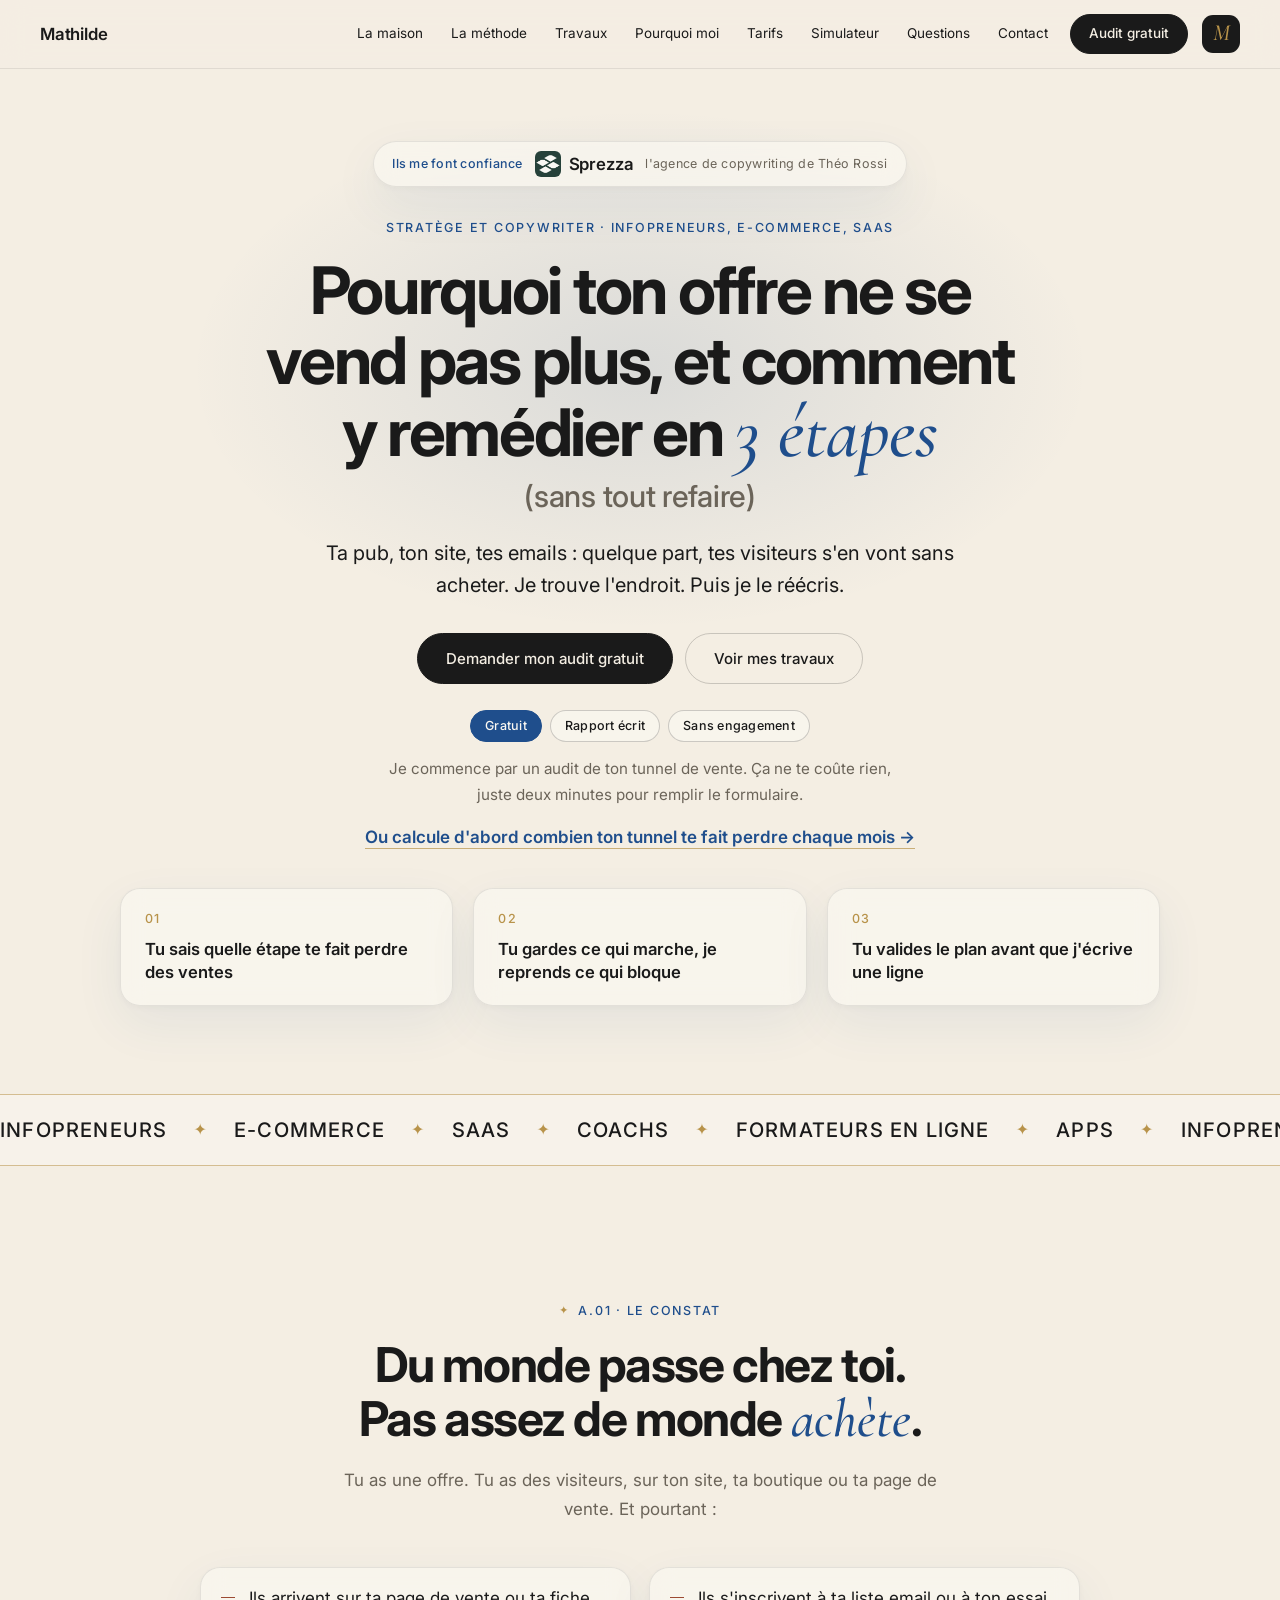
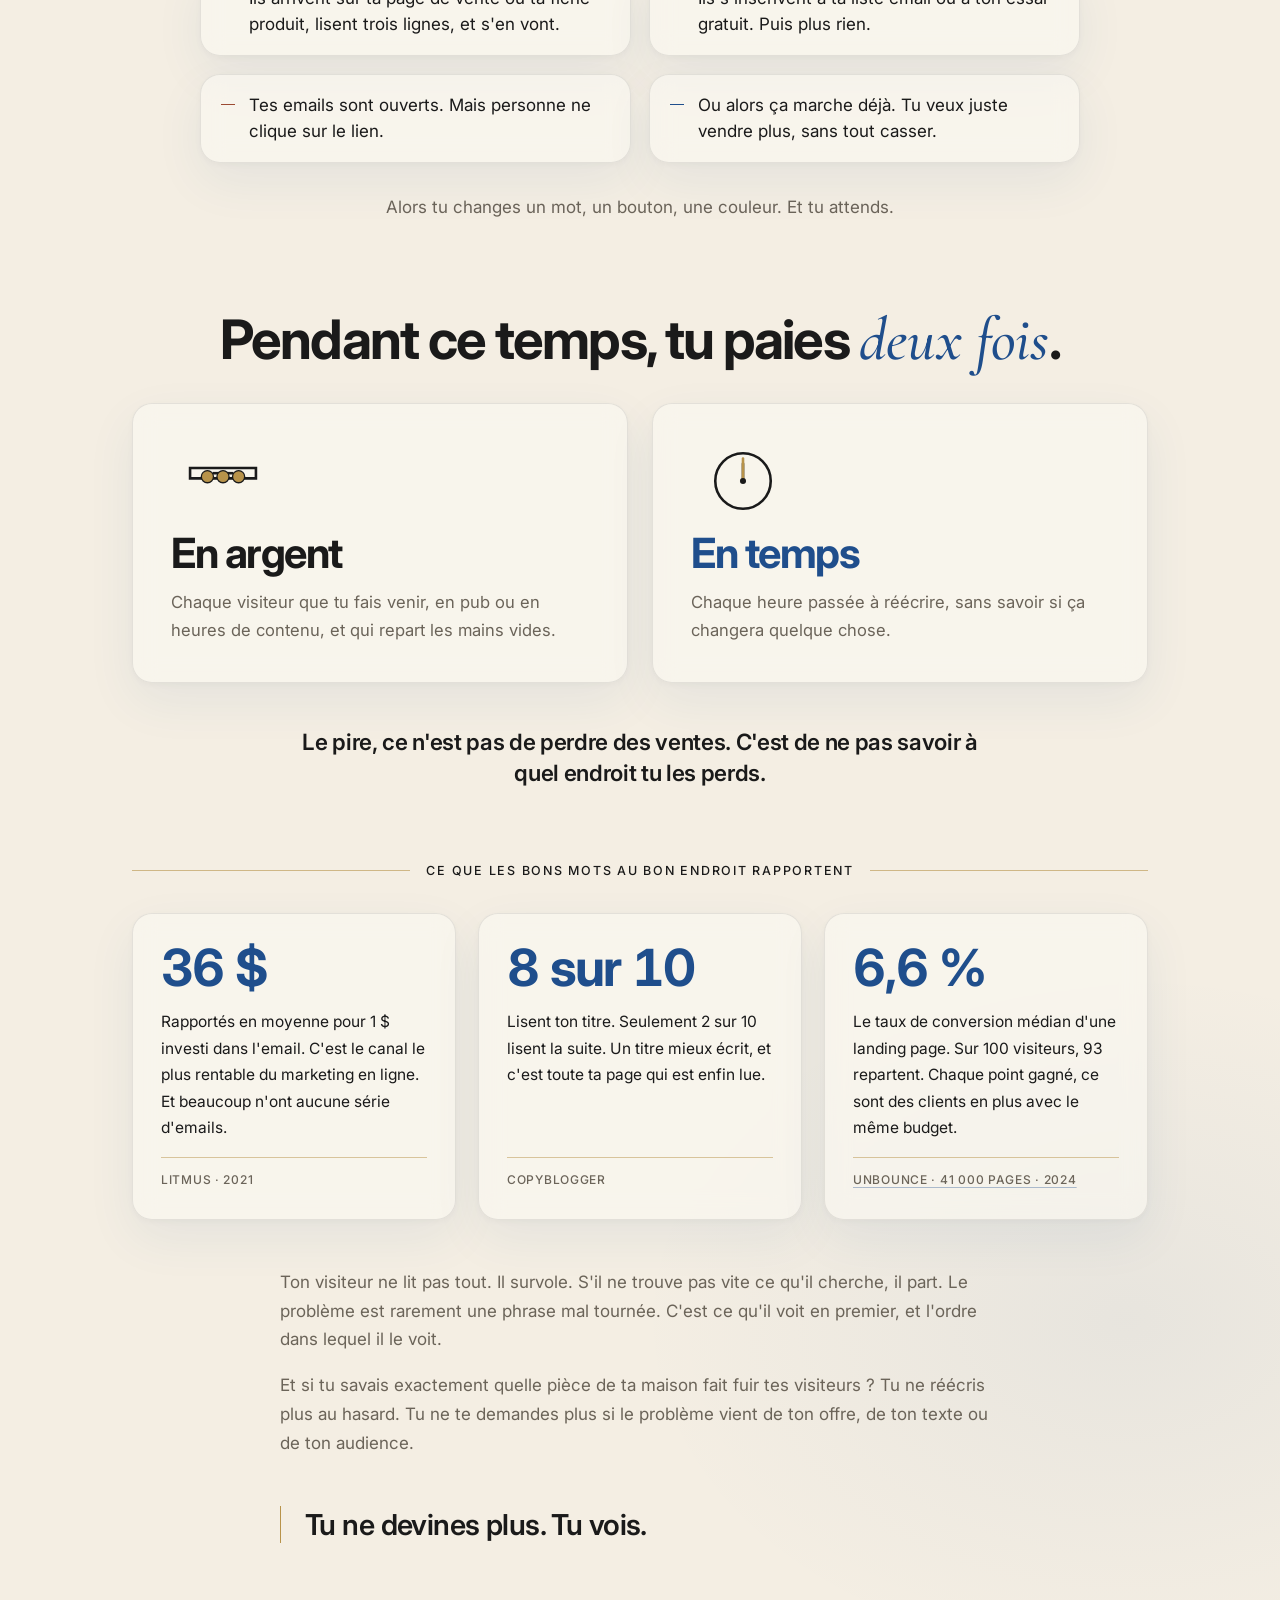
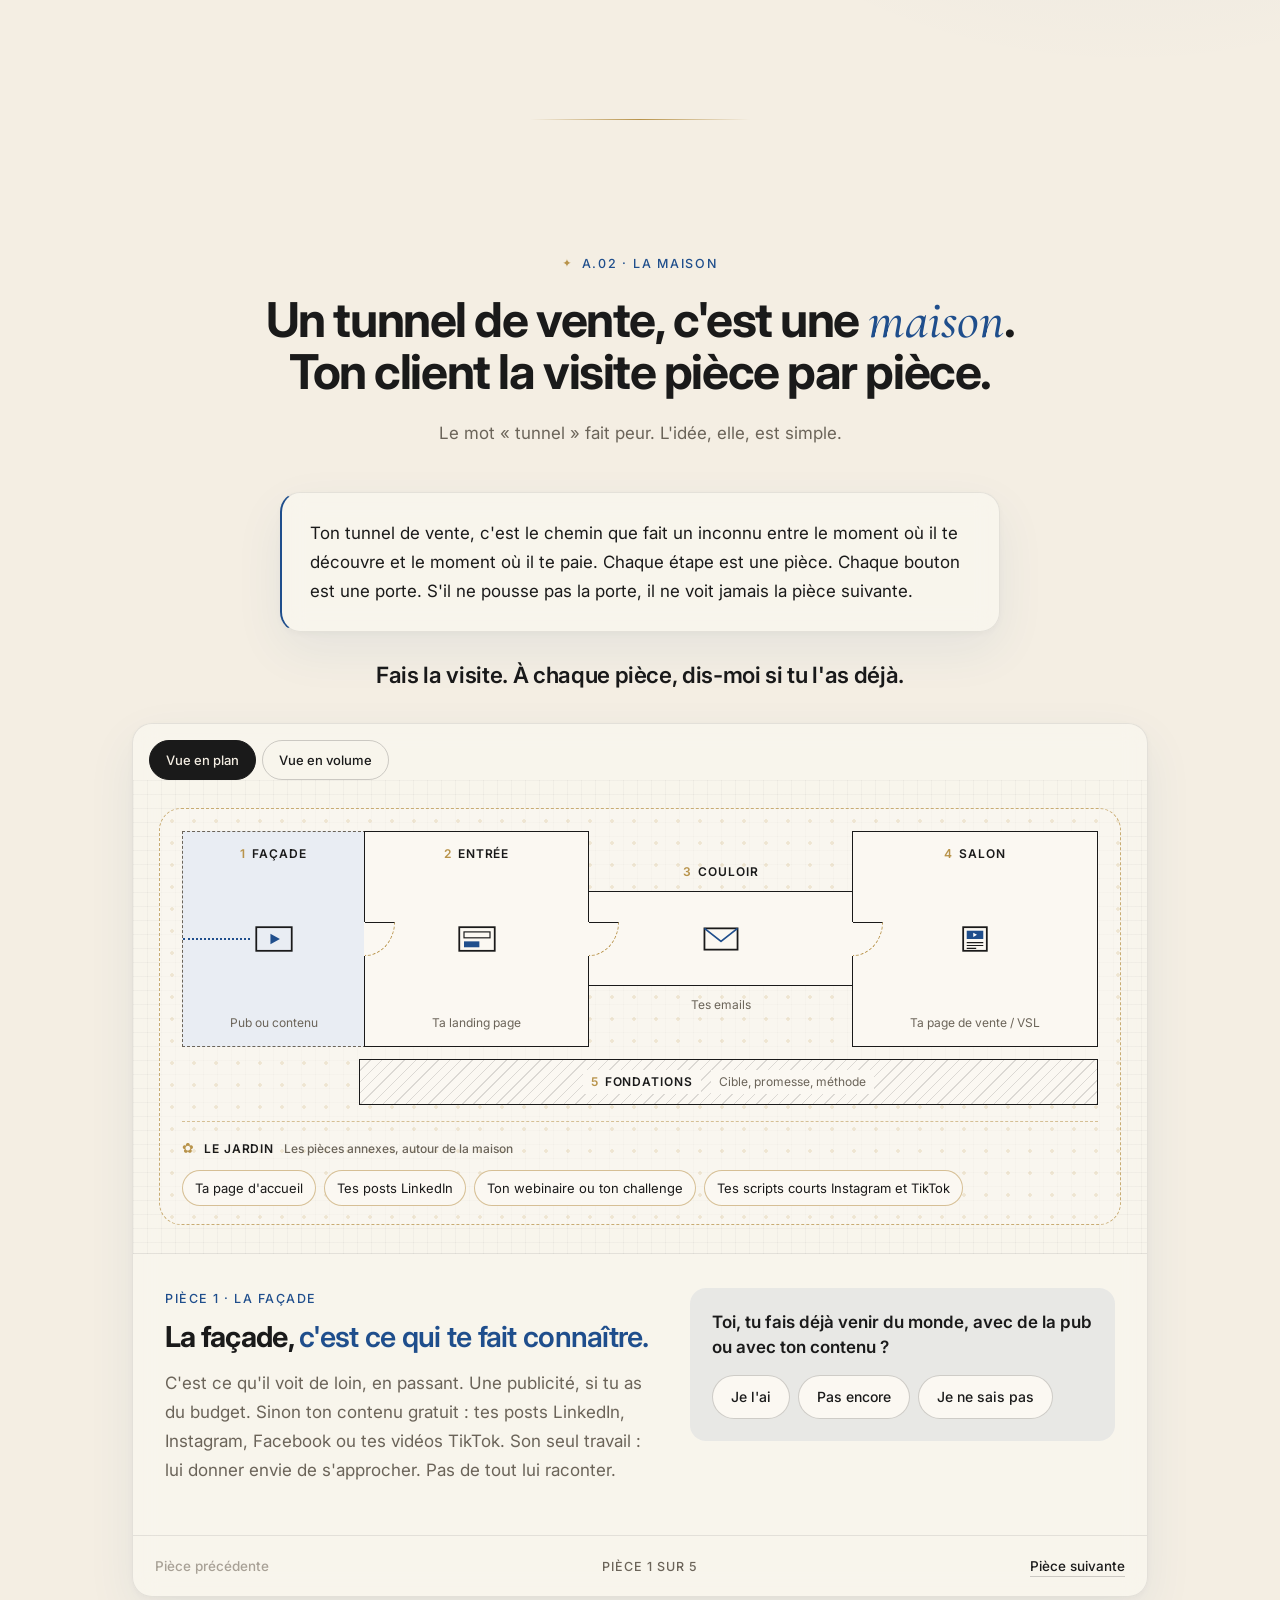
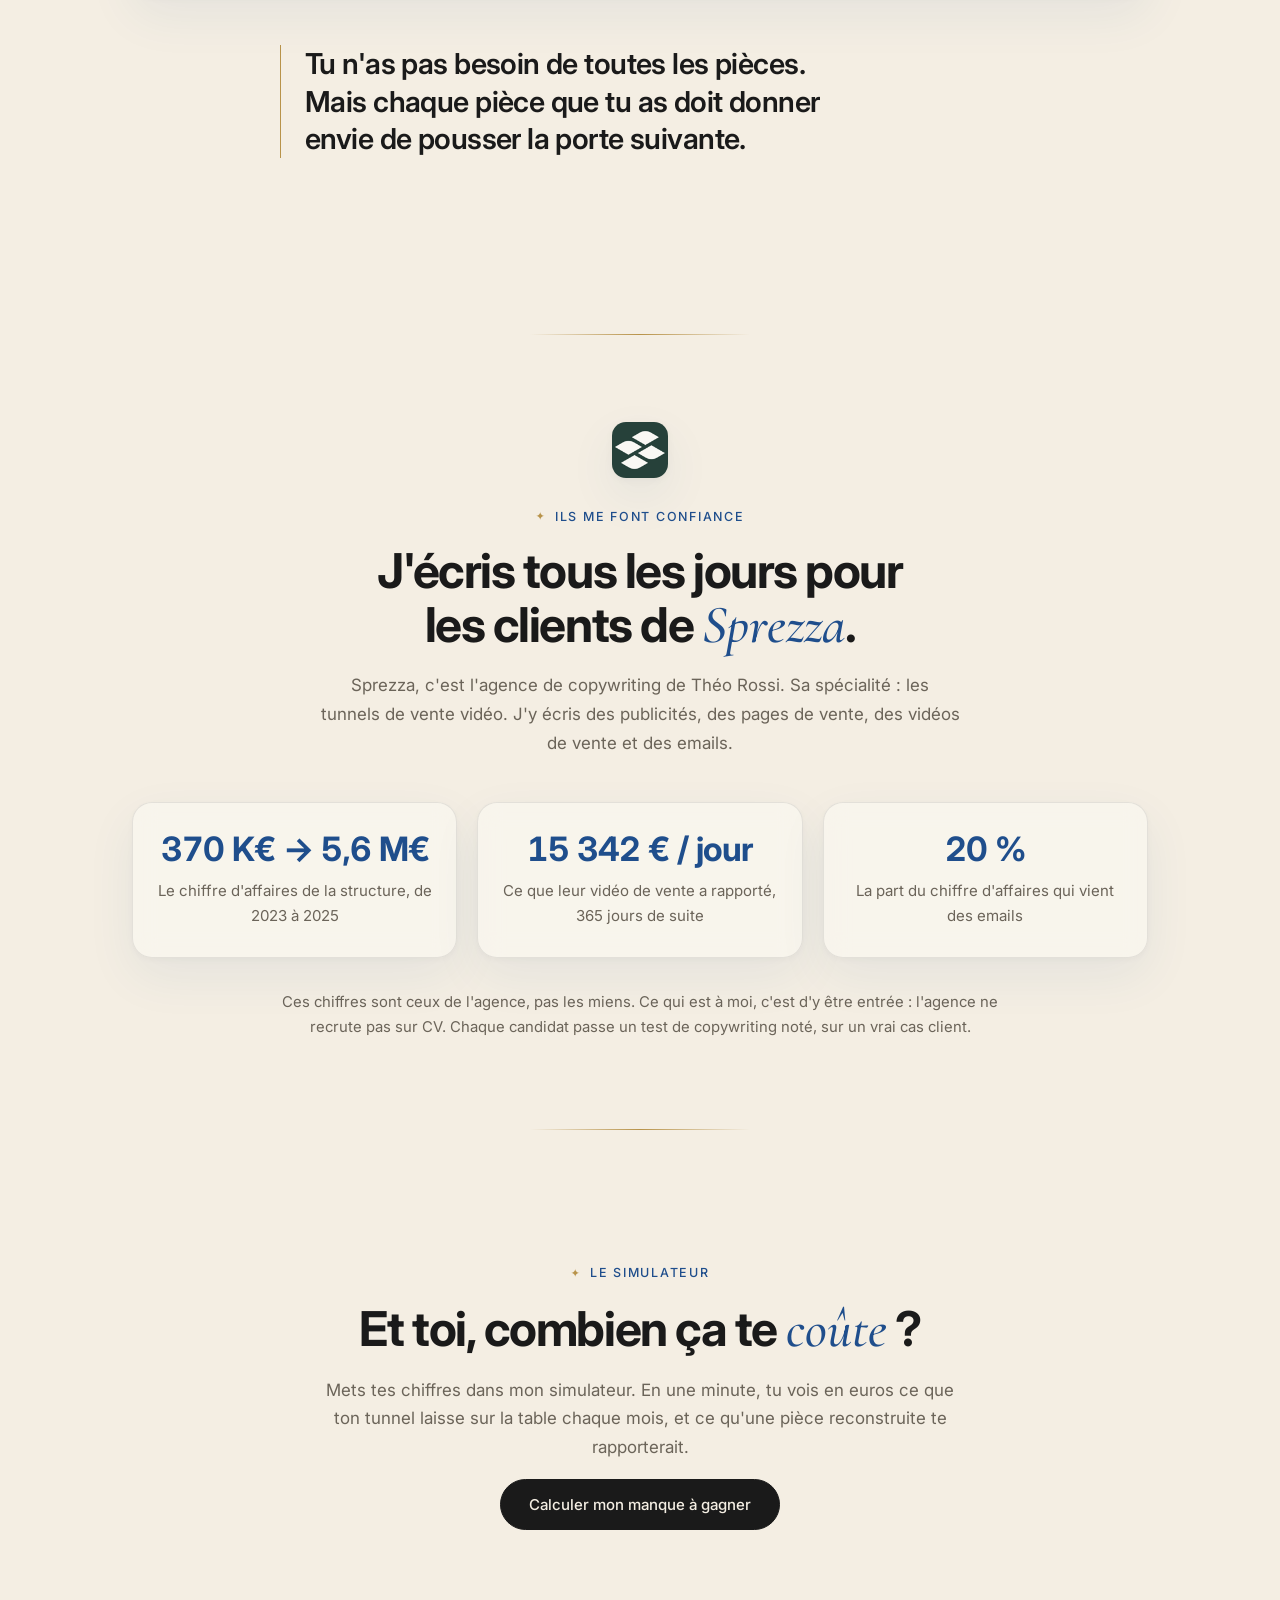
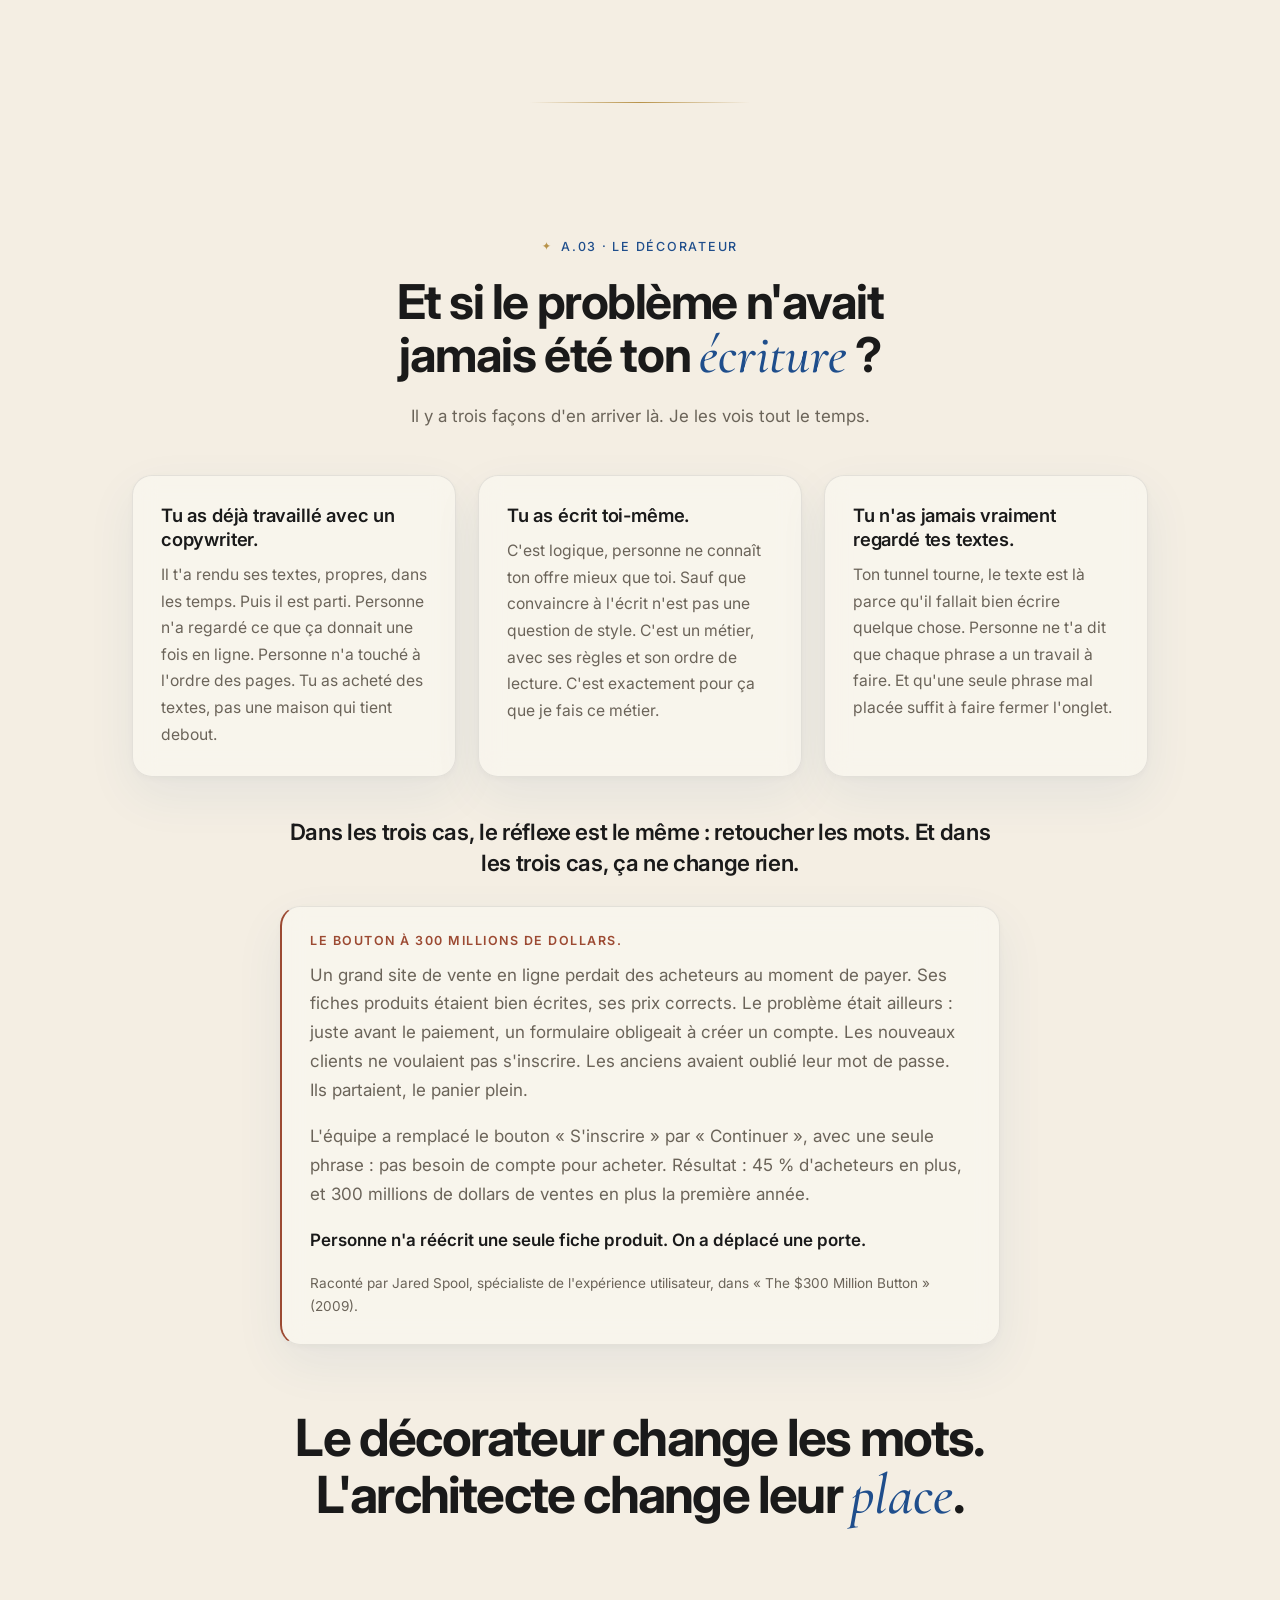
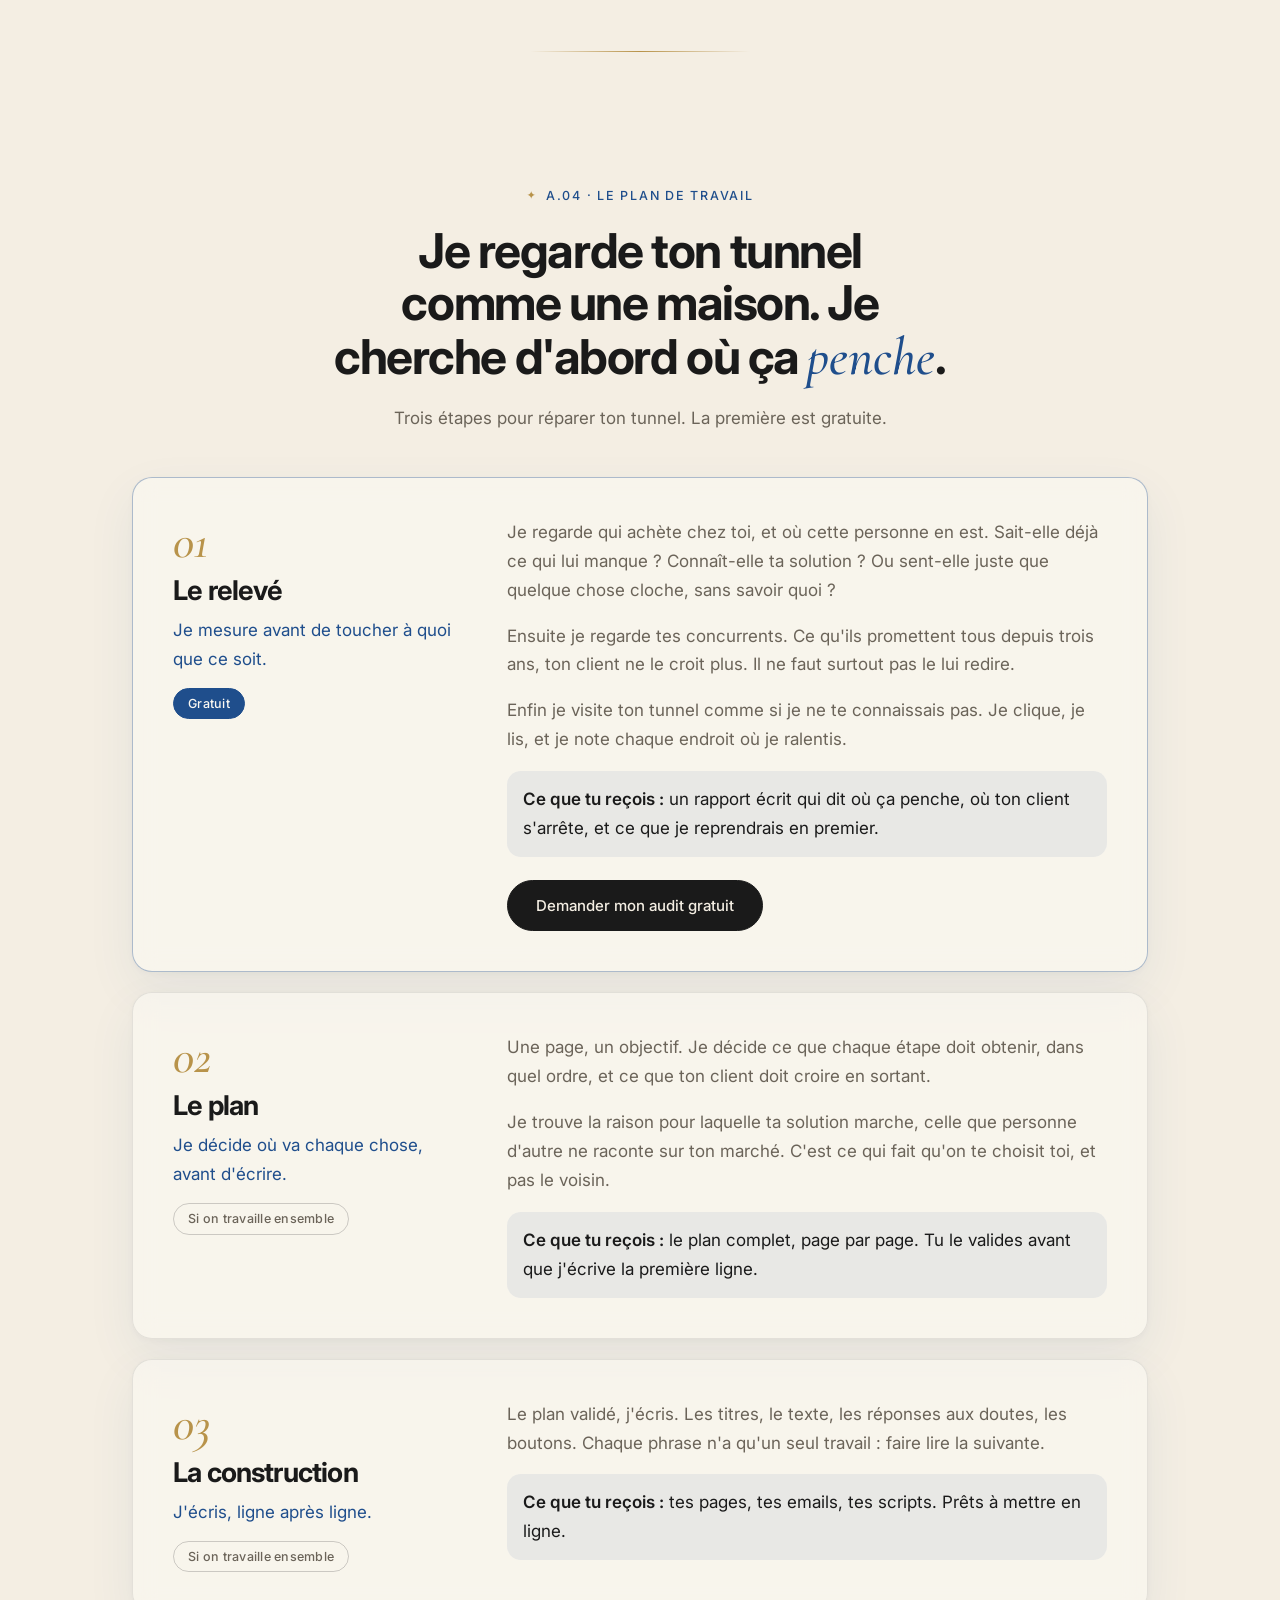
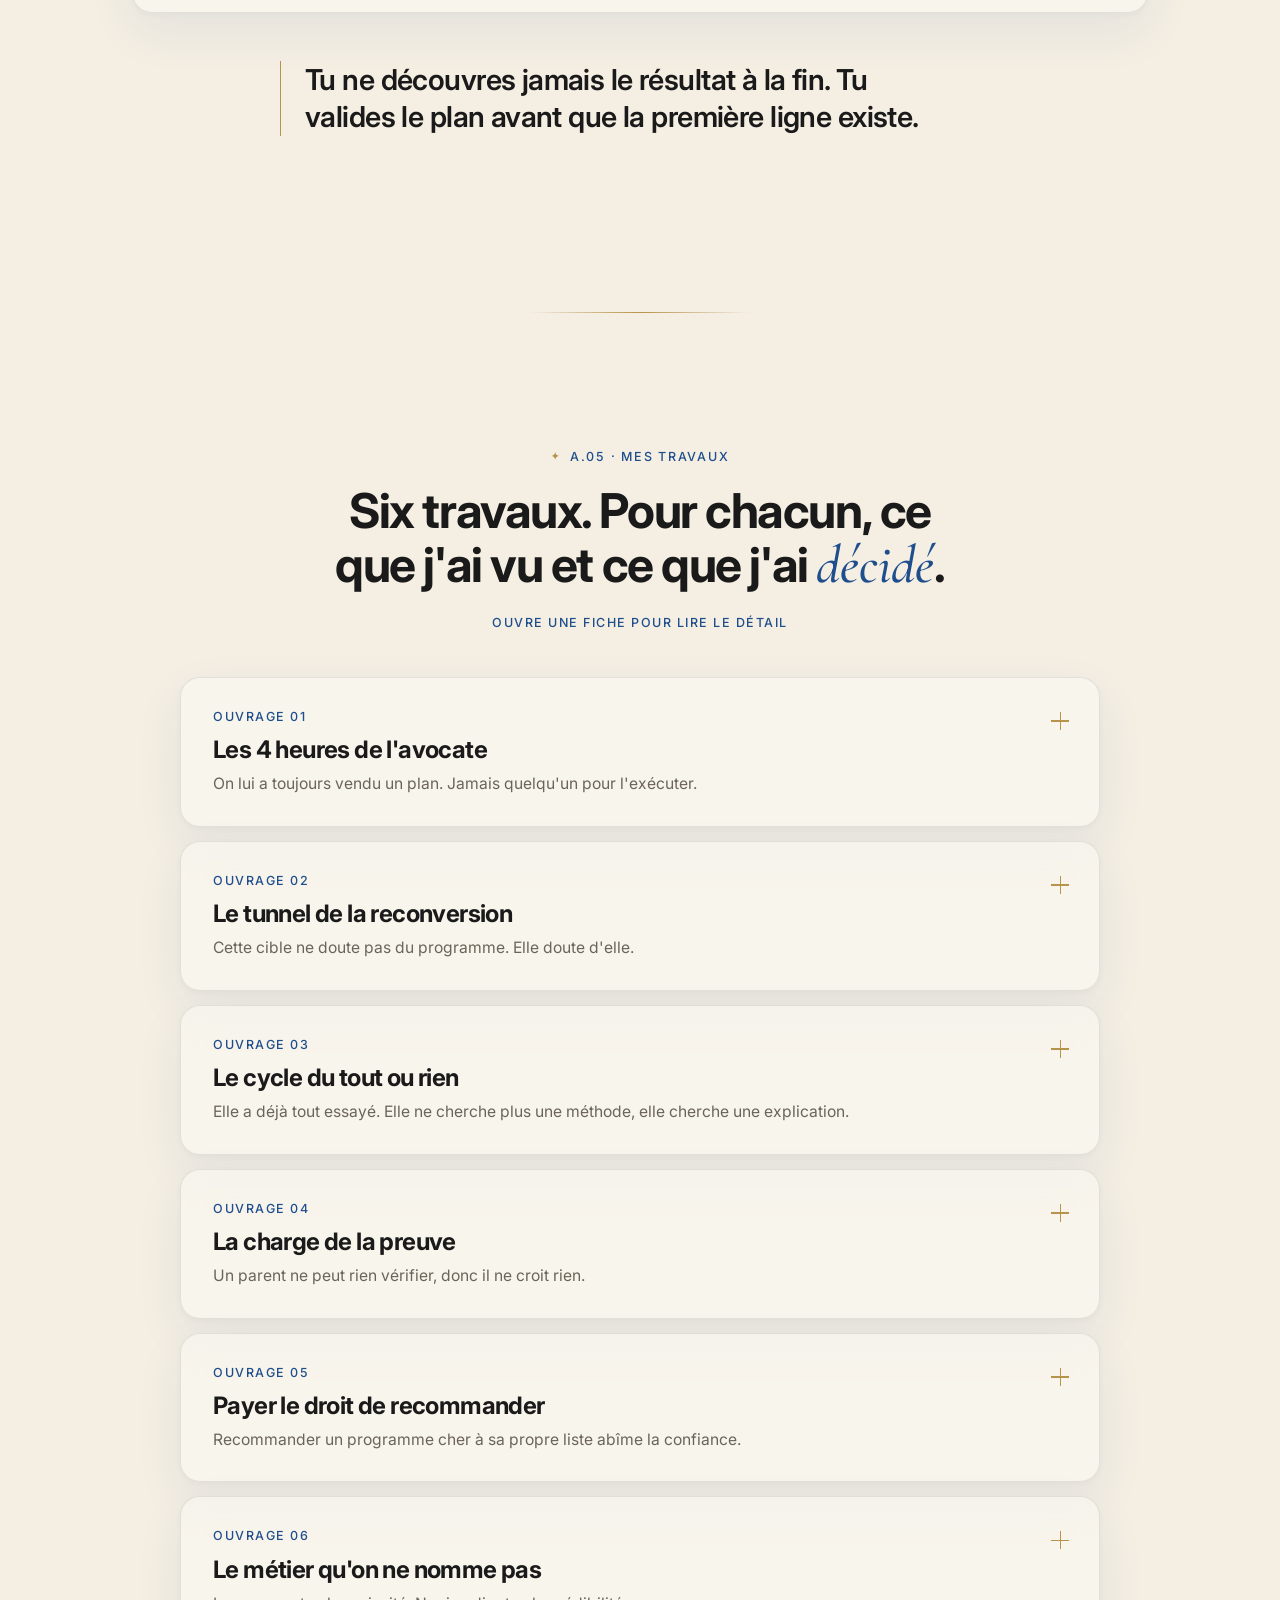
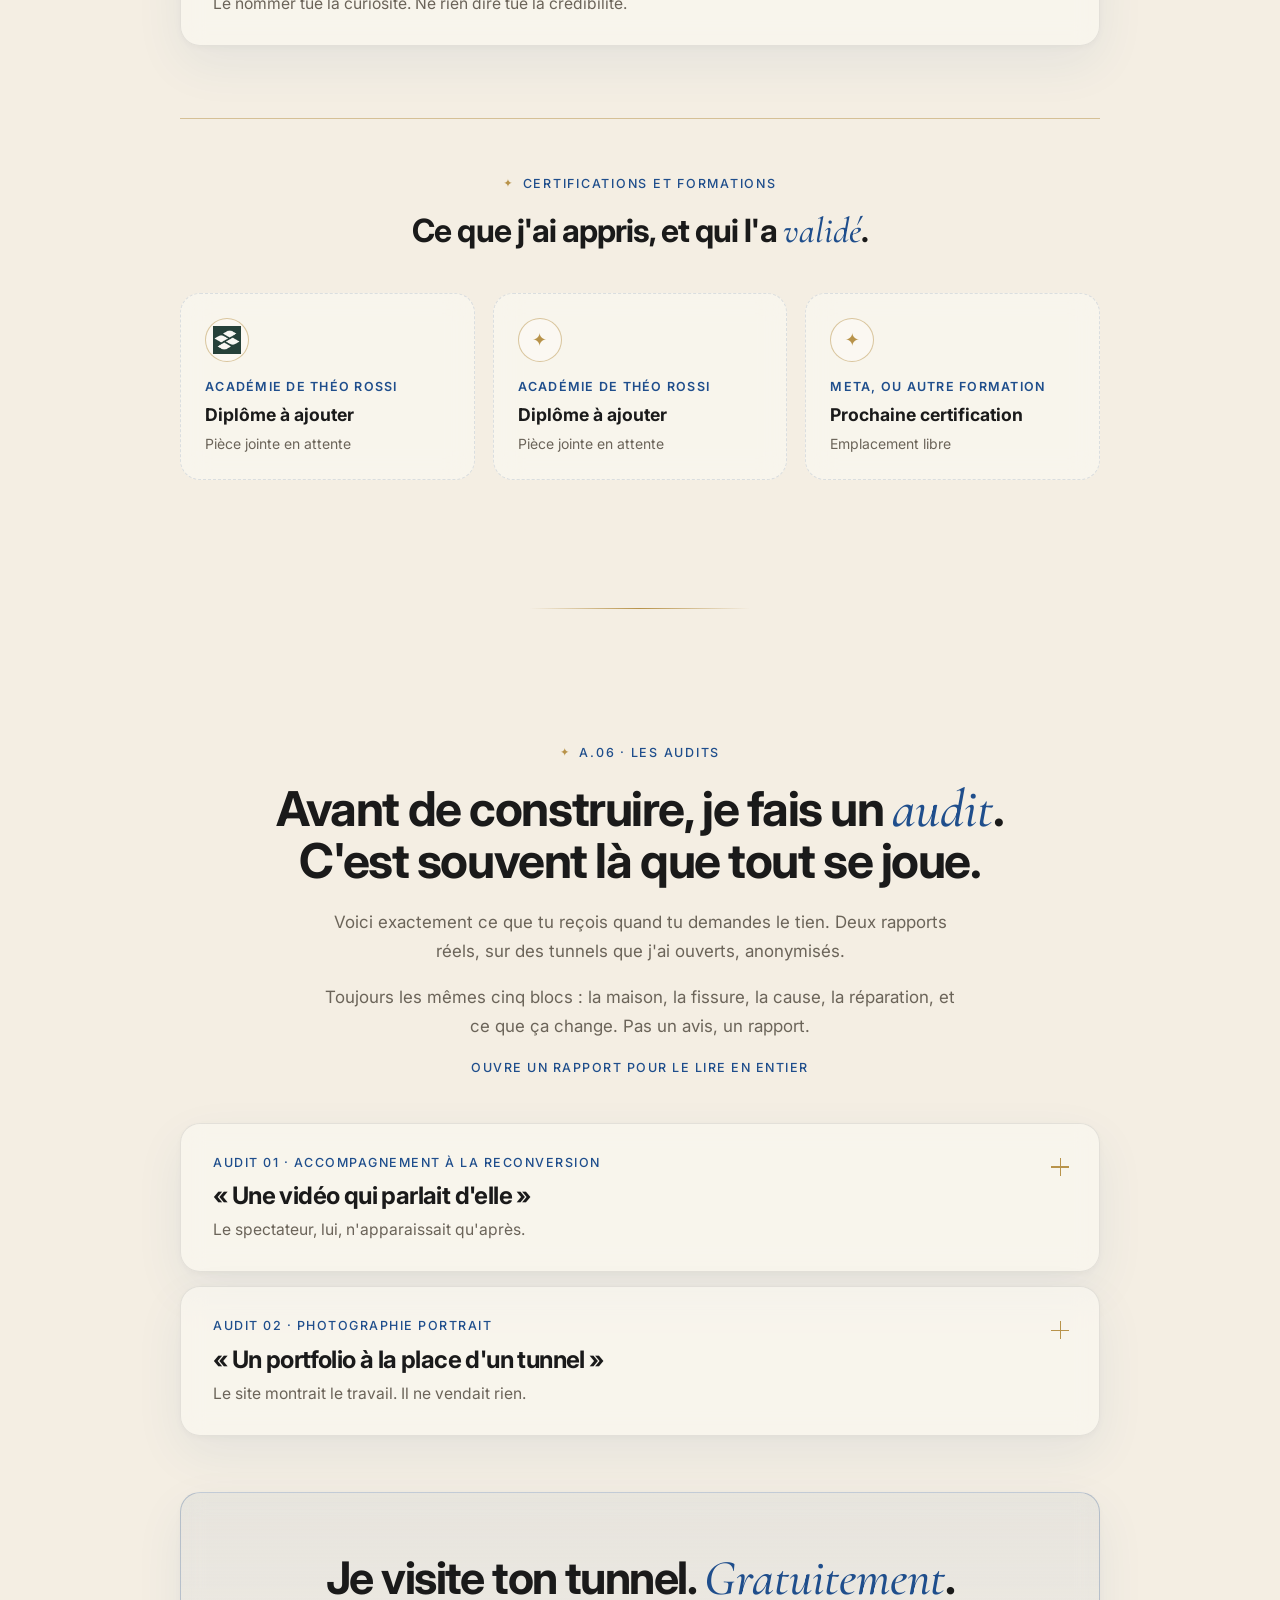
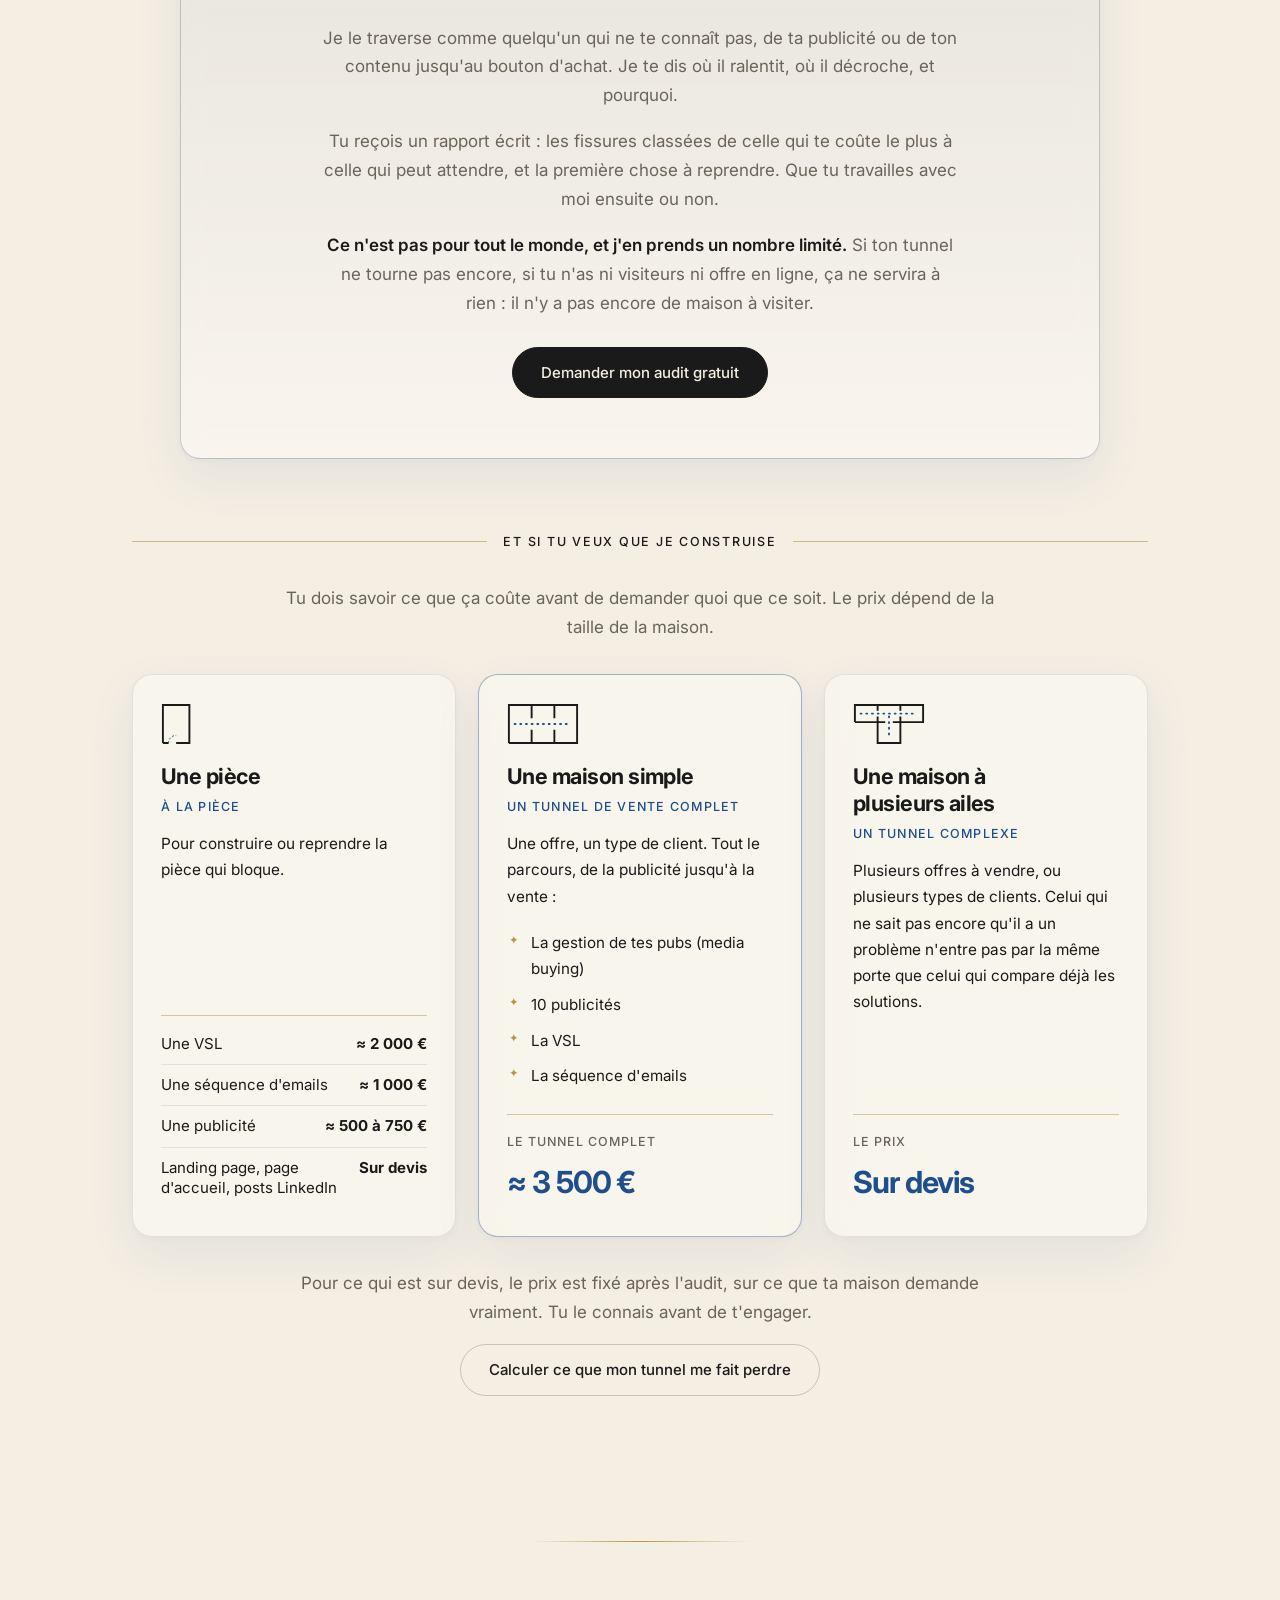
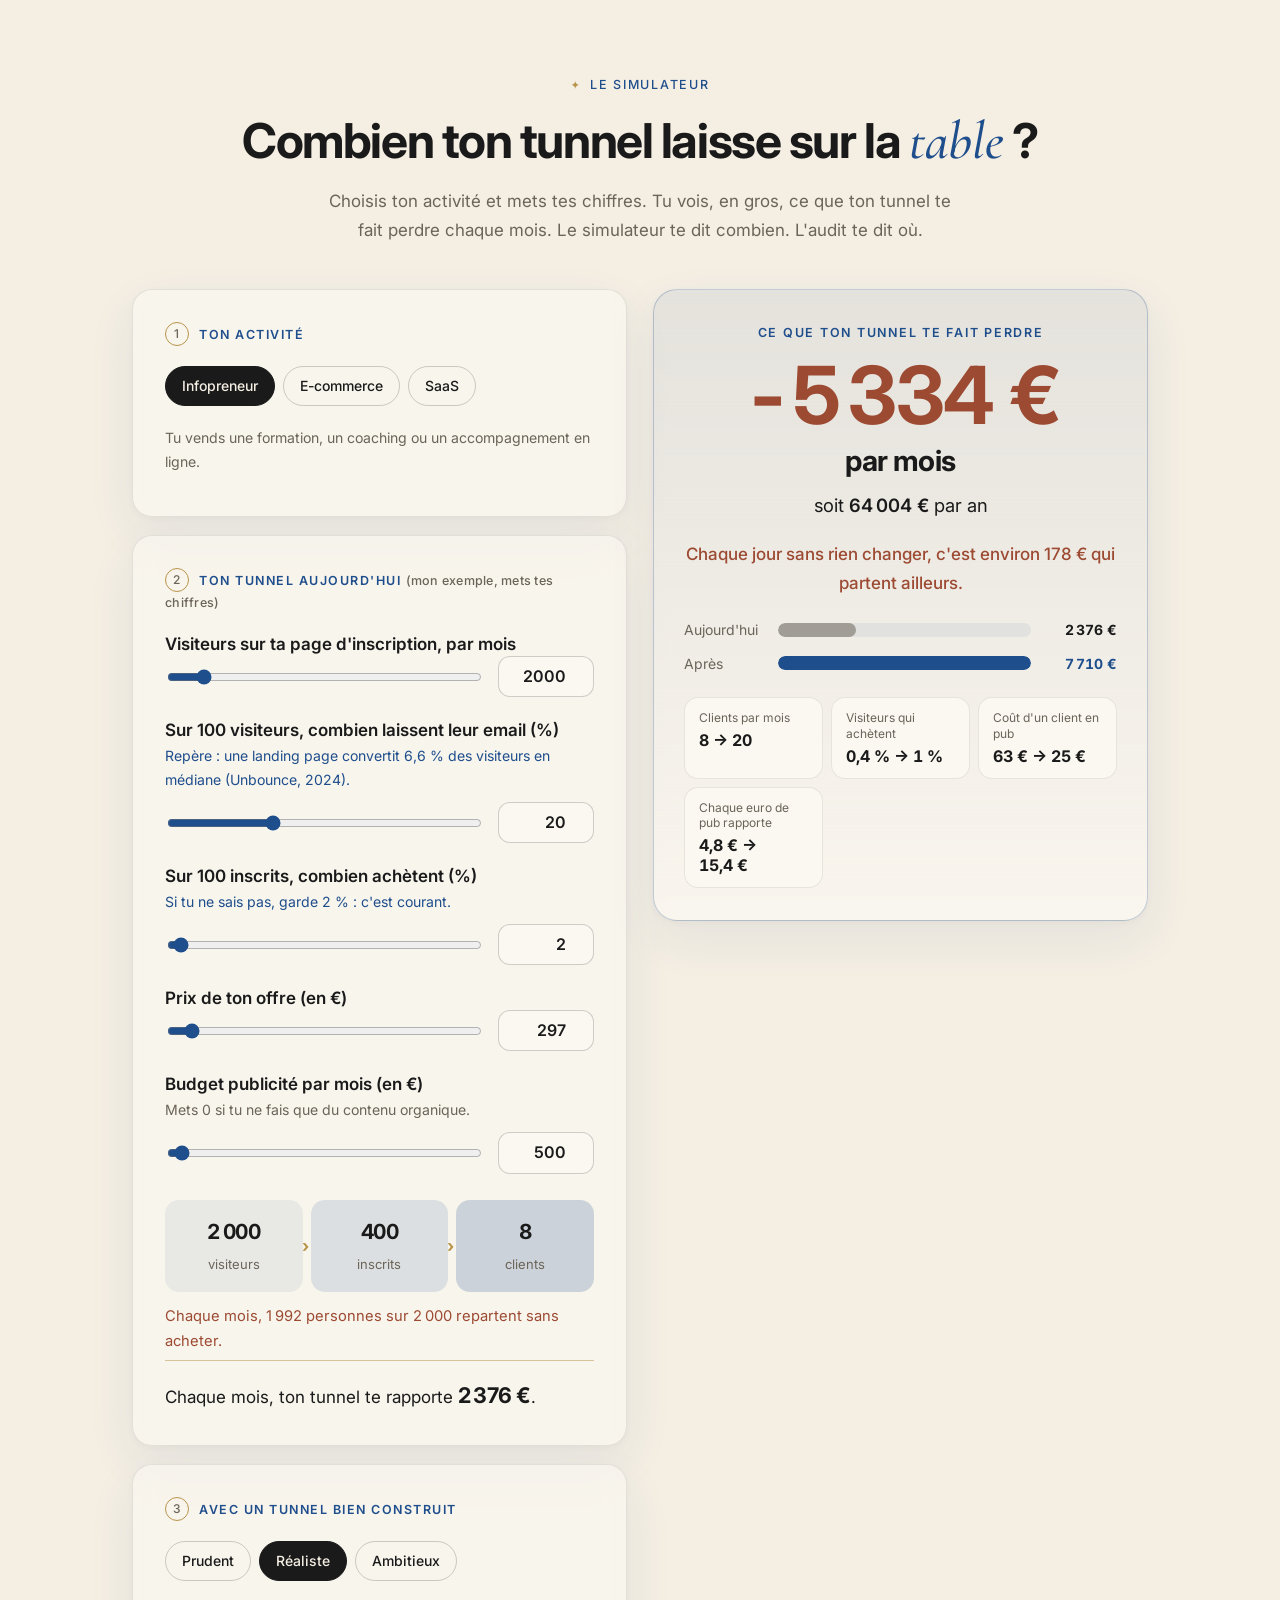
==== index.html @ 577a9fb9 "Retrait du dessin de maison en haut de page (doublon avec le plan) Co-Authored-By: Claude Opus 5.5 <" ====
<!doctype html>
<html lang="fr" class="no-js">
<head>
<meta charset="utf-8">
<meta name="viewport" content="width=device-width, initial-scale=1">
<title>Mathilde · Stratège et copywriter en tunnels de vente</title>
<meta name="description" content="Pourquoi ton offre ne se vend pas plus, et comment y remédier en 3 étapes, sans tout refaire. Je trouve l'endroit où ton tunnel de vente perd ses clients, puis je le réécris. Audit gratuit, sans engagement.">
<meta property="og:title" content="Pourquoi ton offre ne se vend pas plus, et comment y remédier en 3 étapes (sans tout refaire)">
<meta property="og:description" content="Audit gratuit de ton tunnel de vente. Pour les infopreneurs, les e-commerces et les SaaS.">
<meta property="og:type" content="website">
<meta name="theme-color" content="#F4EEE3">
<link rel="icon" href="data:image/svg+xml,%3Csvg xmlns='http://www.w3.org/2000/svg' viewBox='0 0 32 32'%3E%3Crect width='32' height='32' fill='%23FFD23F'/%3E%3Cpath d='M9 27V5h14v22' fill='none' stroke='%2312161D' stroke-width='2.5'/%3E%3Cpath d='M9 27h14' stroke='%231B54D8' stroke-width='2.5'/%3E%3Ccircle cx='19' cy='17' r='1.6' fill='%231B54D8'/%3E%3C/svg%3E">
<script>document.documentElement.className = "js";</script>
<link rel="preconnect" href="https://fonts.googleapis.com">
<link rel="preconnect" href="https://fonts.gstatic.com" crossorigin>
<link href="https://fonts.googleapis.com/css2?family=Inter:wght@400;500;600;700&family=Cormorant+Garamond:ital,wght@1,500&display=swap" rel="stylesheet">
<link rel="stylesheet" href="css/style.css?v=41">
</head>
<body>

<!-- Les mini-illustrations des pièces (aucun logo, aucune marque) -->
<svg width="0" height="0" style="position:absolute" aria-hidden="true" focusable="false">
  <symbol id="ico-pub" viewBox="0 0 32 22">
    <rect x="1" y="1" width="30" height="20" fill="none" stroke="currentColor" stroke-width="1.5"/>
    <path d="M13 6.5v9l8-4.5z" fill="#1F4E8C"/>
  </symbol>
  <symbol id="ico-form" viewBox="0 0 32 22">
    <rect x="1" y="1" width="30" height="20" fill="none" stroke="currentColor" stroke-width="1.5"/>
    <rect x="5" y="5" width="22" height="5" fill="none" stroke="currentColor" stroke-width="1"/>
    <rect x="5" y="13" width="13" height="5" fill="#1F4E8C"/>
  </symbol>
  <symbol id="ico-mail" viewBox="0 0 32 22">
    <rect x="2" y="2" width="28" height="18" fill="none" stroke="currentColor" stroke-width="1.5"/>
    <path d="M2 2l14 11L30 2" fill="none" stroke="#1F4E8C" stroke-width="1.5" stroke-linejoin="round"/>
  </symbol>
  <symbol id="ico-vente" viewBox="0 0 32 22">
    <rect x="6" y="1" width="20" height="20" fill="none" stroke="currentColor" stroke-width="1.5"/>
    <rect x="9" y="4" width="14" height="7" fill="#1F4E8C"/>
    <path d="M14.5 5.7v3.6l3.2-1.8z" fill="#fff"/>
    <path d="M9 14h14M9 16.5h14M9 19h8" stroke="currentColor" stroke-width="1"/>
  </symbol>
  <symbol id="ico-paiement" viewBox="0 0 32 22">
    <rect x="1" y="1" width="30" height="20" fill="none" stroke="currentColor" stroke-width="1.5"/>
    <path d="M5 6h12" stroke="currentColor" stroke-width="1"/>
    <rect x="5" y="10" width="22" height="7" rx="1" fill="#1F4E8C"/>
    <path d="M12 13.5h8" stroke="#fff" stroke-width="1.5"/>
  </symbol>
  <symbol id="ico-fondations" viewBox="0 0 32 22">
    <path d="M2 5h28" stroke="currentColor" stroke-width="1.5"/>
    <path d="M4 19l8-11M11 19l8-11M18 19l8-11" stroke="#1F4E8C" stroke-width="1.5"/>
    <path d="M2 19h28" stroke="currentColor" stroke-width="1"/>
  </symbol>
</svg>

<div class="progression" aria-hidden="true"><span></span></div>

<header class="entete">
  <a class="entete-nom" href="#top">Mathilde</a>
  <nav class="entete-nav" aria-label="Sections">
    <a href="#maison">La maison</a>
    <a href="#plan-de-travail">La méthode</a>
    <a href="#ouvrages">Travaux</a>
    <a href="#architecte">Pourquoi moi</a>
    <a href="#tarifs">Tarifs</a>
    <a href="#simulateur">Simulateur</a>
    <a href="#questions">Questions</a>
    <a href="#contact">Contact</a>
  </nav>
  <a class="btn btn-petit" href="https://docs.google.com/forms/d/e/1FAIpQLSe_-8tRlJAWZYybFKXNjkNFQKwHkvTZKSJkQWs8hOul3v4kxg/viewform" target="_blank" rel="noopener">Audit gratuit</a>
  <a class="monogramme" href="#top" aria-label="Mathilde, retour en haut de page"><span aria-hidden="true">M</span></a>
</header>

<main>

<!-- Hero -->
<section class="hero" id="top">
  <div class="hero-in">
    <p class="confiance-pastille">
      <span>Ils me font confiance</span>
      <b class="logo-mot"><img src="assets/logo-sprezza.png" alt="" width="28" height="28">Sprezza</b>
      <span>l'agence de copywriting de Théo Rossi</span>
    </p>
    <p class="surtitre">Stratège et copywriter · Infopreneurs, e-commerce, SaaS</p>
    <h1>Pourquoi ton offre ne se vend pas plus, et comment y remédier en <span class="accent">3 étapes</span> <span class="h1-fin">(sans tout refaire)</span></h1>
    <p class="chapo">Ta pub, ton site, tes emails : quelque part, tes visiteurs s'en vont sans acheter. Je trouve l'endroit. Puis je le réécris.</p>
    <div class="actions">
      <a class="btn" href="https://docs.google.com/forms/d/e/1FAIpQLSe_-8tRlJAWZYybFKXNjkNFQKwHkvTZKSJkQWs8hOul3v4kxg/viewform" target="_blank" rel="noopener">Demander mon audit gratuit</a>
      <a class="btn btn-ligne" href="#ouvrages">Voir mes travaux</a>
    </div>
    <ul class="etiquettes">
      <li class="etiq etiq-plein">Gratuit</li>
      <li class="etiq">Rapport écrit</li>
      <li class="etiq">Sans engagement</li>
    </ul>
    <p class="hero-note">Je commence par un audit de ton tunnel de vente. Ça ne te coûte rien, juste deux minutes pour remplir le formulaire.</p>
    <p class="hero-simu"><a href="#simulateur">Ou calcule d'abord combien ton tunnel te fait perdre chaque mois <span aria-hidden="true">→</span></a></p>
    <ul class="benefices stagger">
      <li><b>01</b>Tu sais quelle étape te fait perdre des ventes</li>
      <li><b>02</b>Tu gardes ce qui marche, je reprends ce qui bloque</li>
      <li><b>03</b>Tu valides le plan avant que j'écrive une ligne</li>
    </ul>
  </div>
</section>

<!-- Pour qui -->
<div class="defile" aria-label="Pour qui je travaille">
  <ul class="defile-piste">
    <li>Infopreneurs</li>
    <li>E-commerce</li>
    <li>SaaS</li>
    <li>Coachs</li>
    <li>Formateurs en ligne</li>
    <li>Apps</li>
  </ul>
</div>

<!-- A.01 · Le constat -->
<section class="feuille" id="constat">
  <div class="feuille-in">
    <div class="tete">
      <p class="ref">A.01 · Le constat</p>
      <h2>Du monde passe chez toi. Pas assez de monde <span class="accent">achète</span>.</h2>
      <p>Tu as une offre. Tu as des visiteurs, sur ton site, ta boutique ou ta page de vente. Et pourtant :</p>
    </div>
    <ul class="constats stagger">
      <li>Ils arrivent sur ta page de vente ou ta fiche produit, lisent trois lignes, et s'en vont.</li>
      <li>Ils s'inscrivent à ta liste email ou à ton essai gratuit. Puis plus rien.</li>
      <li>Tes emails sont ouverts. Mais personne ne clique sur le lien.</li>
      <li>Ou alors ça marche déjà. Tu veux juste vendre plus, sans tout casser.</li>
    </ul>
    <p class="centre col">Alors tu changes un mot, un bouton, une couleur. Et tu attends.</p>

    <h3 class="titre-geant">Pendant ce temps, tu paies <span class="accent">deux fois</span>.</h3>
    <ul class="double-peine stagger">
      <li class="peine peine-argent">
        <svg viewBox="0 0 120 90" aria-hidden="true">
          <path d="M22 30h76v12H22z" fill="none" stroke="currentColor" stroke-width="3"/>
          <path d="M48 36h24" stroke="currentColor" stroke-width="3"/>
          <circle class="sou s1" cx="42" cy="40" r="7"/><circle class="sou s2" cx="60" cy="40" r="7"/><circle class="sou s3" cx="78" cy="40" r="7"/>
        </svg>
        <strong>En argent</strong>
        <p>Chaque visiteur que tu fais venir, en pub ou en heures de contenu, et qui repart les mains vides.</p>
      </li>
      <li class="peine peine-temps">
        <svg viewBox="0 0 120 90" aria-hidden="true">
          <circle cx="60" cy="45" r="32" fill="none" stroke="currentColor" stroke-width="3"/>
          <path d="M60 45V25" stroke="currentColor" stroke-width="3" stroke-linecap="round"/>
          <path class="aiguille" d="M60 45V19" stroke-width="3" stroke-linecap="round"/>
          <circle cx="60" cy="45" r="3.5" fill="currentColor"/>
        </svg>
        <strong>En temps</strong>
        <p>Chaque heure passée à réécrire, sans savoir si ça changera quelque chose.</p>
      </li>
    </ul>
    <p class="fort centre col">Le pire, ce n'est pas de perdre des ventes. C'est de ne pas savoir à quel endroit tu les perds.</p>

    <p class="sep">Ce que les bons mots au bon endroit rapportent</p>
    <ul class="stats stagger">
      <li class="stat">
        <b><span data-compte="36">36</span> $</b>
        <p>rapportés en moyenne pour 1 $ investi dans l'email. C'est le canal le plus rentable du marketing en ligne. Et beaucoup n'ont aucune série d'emails.</p>
        <p class="source">Litmus · 2021</p>
      </li>
      <li class="stat">
        <b><span data-compte="8">8</span> sur 10</b>
        <p>lisent ton titre. Seulement 2 sur 10 lisent la suite. Un titre mieux écrit, et c'est toute ta page qui est enfin lue.</p>
        <p class="source">Copyblogger</p>
      </li>
      <li class="stat">
        <b><span data-compte="6.6" data-dec="1">6,6</span> %</b>
        <p>le taux de conversion médian d'une landing page. Sur 100 visiteurs, 93 repartent. Chaque point gagné, ce sont des clients en plus avec le même budget.</p>
        <p class="source"><a href="https://marketingprofs.com/charts/2024/52374/landing-page-conversion-benchmarks" target="_blank" rel="noopener">Unbounce · 41 000 pages · 2024</a></p>
      </li>
    </ul>

    <div class="col">
      <p>Ton visiteur ne lit pas tout. Il survole. S'il ne trouve pas vite ce qu'il cherche, il part. Le problème est rarement une phrase mal tournée. C'est ce qu'il voit en premier, et l'ordre dans lequel il le voit.</p>
      <p>Et si tu savais exactement quelle pièce de ta maison fait fuir tes visiteurs ? Tu ne réécris plus au hasard. Tu ne te demandes plus si le problème vient de ton offre, de ton texte ou de ton audience.</p>
      <blockquote class="citation">
        <p>Tu ne devines plus. Tu vois.</p>
      </blockquote>
    </div>
  </div>
</section>

<!-- A.02 · La maison -->
<section class="feuille t-bleu" id="maison">
  <div class="feuille-in">
    <div class="tete">
      <p class="ref">A.02 · La maison</p>
      <h2>Un tunnel de vente, c'est une <span class="accent">maison</span>. Ton client la visite pièce par pièce.</h2>
      <p>Le mot « tunnel » fait peur. L'idée, elle, est simple.</p>
    </div>
    <div class="encadre definition col">
      <p>Ton tunnel de vente, c'est le chemin que fait un inconnu entre le moment où il te découvre et le moment où il te paie. Chaque étape est une pièce. Chaque bouton est une porte. S'il ne pousse pas la porte, il ne voit jamais la pièce suivante.</p>
    </div>
    <p class="fort centre">Fais la visite. À chaque pièce, dis-moi si tu l'as déjà.</p>

    <div class="visite clair" id="visite" data-formulaire="https://docs.google.com/forms/d/e/1FAIpQLSe_-8tRlJAWZYybFKXNjkNFQKwHkvTZKSJkQWs8hOul3v4kxg/viewform">
      <div class="visite-vues" role="group" aria-label="Choisir la vue" hidden>
        <button type="button" class="vue-btn" data-vue="plan" aria-pressed="true">Vue en plan</button>
        <button type="button" class="vue-btn" data-vue="volume" aria-pressed="false">Vue en volume</button>
      </div>

      <div class="visite-cadre">
        <nav class="plan" aria-label="Plan de la maison">
          <div class="jardin">
          <div class="plan-maison">
            <a class="piece p-facade" href="#piece-1" data-piece="0">
              <span class="chemin"></span>
              <span class="p-nom"><b>1</b>Façade</span>
              <svg class="p-ico" viewBox="0 0 32 22" aria-hidden="true"><use href="#ico-pub"/></svg>
              <span class="p-sub">Pub ou contenu<span class="vh p-etat"></span></span>
              <span class="marque" aria-hidden="true"></span>
            </a>
            <a class="piece porte p-entree" href="#piece-2" data-piece="1">
              <span class="chemin"></span>
              <span class="p-nom"><b>2</b>Entrée</span>
              <svg class="p-ico" viewBox="0 0 32 22" aria-hidden="true"><use href="#ico-form"/></svg>
              <span class="p-sub">Ta landing page<span class="vh p-etat"></span></span>
              <span class="marque" aria-hidden="true"></span>
            </a>
            <a class="piece porte p-couloir" href="#piece-3" data-piece="2">
              <span class="chemin"></span>
              <span class="p-nom"><b>3</b>Couloir</span>
              <svg class="p-ico" viewBox="0 0 32 22" aria-hidden="true"><use href="#ico-mail"/></svg>
              <span class="p-sub">Tes emails<span class="vh p-etat"></span></span>
              <span class="marque" aria-hidden="true"></span>
            </a>
            <a class="piece porte p-salon" href="#piece-4" data-piece="3">
              <span class="chemin"></span>
              <span class="p-nom"><b>4</b>Salon</span>
              <svg class="p-ico" viewBox="0 0 32 22" aria-hidden="true"><use href="#ico-vente"/></svg>
              <span class="p-sub">Ta page de vente / VSL<span class="vh p-etat"></span></span>
              <span class="marque" aria-hidden="true"></span>
            </a>
          </div>
          <a class="piece p-fondations" href="#piece-5" data-piece="4">
            <span class="p-nom"><b>5</b>Fondations</span>
            <span class="p-sub">Cible, promesse, méthode<span class="vh p-etat"></span></span>
            <span class="marque" aria-hidden="true"></span>
          </a>
          <div class="jardin-annexes">
            <p class="jardin-titre"><span aria-hidden="true">✿</span> Le jardin <span>Les pièces annexes, autour de la maison</span></p>
            <ul class="jardin-liste">
              <li>Ta page d'accueil</li>
              <li>Tes posts LinkedIn</li>
              <li>Ton webinaire ou ton challenge</li>
              <li>Tes scripts courts Instagram et TikTok</li>
            </ul>
          </div>
          </div>
        </nav>
        <div class="volume" hidden></div>
      </div>

      <div class="panneaux">
        <article class="panneau actif" id="piece-1" data-panneau="0">
          <div class="panneau-grille">
            <div>
              <p class="panneau-kicker">Pièce 1 · La façade</p>
              <h3 tabindex="-1">La façade, <em>c'est ce qui te fait connaître.</em></h3>
              <p>C'est ce qu'il voit de loin, en passant. Une publicité, si tu as du budget. Sinon ton contenu gratuit : tes posts LinkedIn, Instagram, Facebook ou tes vidéos TikTok. Son seul travail : lui donner envie de s'approcher. Pas de tout lui raconter.</p>
            </div>
            <div class="panneau-q">
              <p class="question">Toi, tu fais déjà venir du monde, avec de la pub ou avec ton contenu ?</p>
              <div class="reponses">
                <button type="button" class="rep" data-rep="oui" aria-pressed="false">Je l'ai</button>
                <button type="button" class="rep" data-rep="non" aria-pressed="false">Pas encore</button>
                <button type="button" class="rep" data-rep="nsp" aria-pressed="false">Je ne sais pas</button>
              </div>
            </div>
          </div>
        </article>

        <article class="panneau" id="piece-2" data-panneau="1">
          <div class="panneau-grille">
            <div>
              <p class="panneau-kicker">Pièce 2 · L'entrée</p>
              <h3 tabindex="-1">L'entrée, <em>c'est ta landing page.</em></h3>
              <p>La première pièce où il met les pieds. Il y laisse son email en échange d'un cadeau : un guide, une vidéo, un quiz, un code promo, un essai gratuit. Beaucoup la confondent avec la page de vente. Elle ne vend rien. Elle fait entrer.</p>
            </div>
            <div class="panneau-q">
              <p class="question">Toi, tu as une page où on te laisse son email ?</p>
              <div class="reponses">
                <button type="button" class="rep" data-rep="oui" aria-pressed="false">Je l'ai</button>
                <button type="button" class="rep" data-rep="non" aria-pressed="false">Pas encore</button>
                <button type="button" class="rep" data-rep="nsp" aria-pressed="false">Je ne sais pas</button>
              </div>
            </div>
          </div>
        </article>

        <article class="panneau" id="piece-3" data-panneau="2">
          <div class="panneau-grille">
            <div>
              <p class="panneau-kicker">Pièce 3 · Le couloir</p>
              <h3 tabindex="-1">Le couloir, <em>ce sont tes emails.</em></h3>
              <p>Il t'a laissé son email. Tes emails l'emmènent vers la suite. Ils créent le lien, répondent à ses doutes, et le préparent à acheter. Beaucoup sautent cette pièce. Sans elle, il reste planté dans l'entrée.</p>
            </div>
            <div class="panneau-q">
              <p class="question">Toi, tu envoies une série d'emails automatique à chaque nouvel inscrit ?</p>
              <div class="reponses">
                <button type="button" class="rep" data-rep="oui" aria-pressed="false">Je l'ai</button>
                <button type="button" class="rep" data-rep="non" aria-pressed="false">Pas encore</button>
                <button type="button" class="rep" data-rep="nsp" aria-pressed="false">Je ne sais pas</button>
              </div>
            </div>
          </div>
        </article>

        <article class="panneau" id="piece-4" data-panneau="3">
          <div class="panneau-grille">
            <div>
              <p class="panneau-kicker">Pièce 4 · Le salon</p>
              <h3 tabindex="-1">Le salon, <em>c'est là qu'il décide.</em></h3>
              <p>Ça peut être une page de vente : une longue page qui présente ton offre. Ou une VSL : la même chose en vidéo, tu parles face caméra ou tes slides défilent. C'est là que tout se joue.</p>
            </div>
            <div class="panneau-q">
              <p class="question">Toi, tu as une page de vente ou une VSL ?</p>
              <div class="reponses">
                <button type="button" class="rep" data-rep="oui" aria-pressed="false">Je l'ai</button>
                <button type="button" class="rep" data-rep="non" aria-pressed="false">Pas encore</button>
                <button type="button" class="rep" data-rep="nsp" aria-pressed="false">Je ne sais pas</button>
              </div>
            </div>
          </div>
        </article>

        <article class="panneau" id="piece-5" data-panneau="4">
          <div class="panneau-grille">
            <div>
              <p class="panneau-kicker">Pièce 5 · Les fondations</p>
              <h3 tabindex="-1">Les fondations, <em>personne ne les voit.</em></h3>
              <p>À qui tu parles. Ce que tu lui promets. Et pourquoi ta méthode marche mieux qu'une autre. Si les fondations penchent, toutes les pièces penchent, même les plus jolies.</p>
            </div>
            <div class="panneau-q">
              <p class="question">Toi, tu sais dire en une phrase à qui tu t'adresses, et pourquoi on devrait te choisir toi ?</p>
              <div class="reponses">
                <button type="button" class="rep" data-rep="oui" aria-pressed="false">Oui</button>
                <button type="button" class="rep" data-rep="non" aria-pressed="false">Pas vraiment</button>
                <button type="button" class="rep" data-rep="nsp" aria-pressed="false">Je ne sais pas</button>
              </div>
            </div>
          </div>
        </article>

        <article class="panneau panneau-bilan" id="ma-maison" hidden>
          <div class="bilan-grille">
            <div class="bilan-dessin" aria-hidden="true"></div>
            <div>
              <p class="panneau-kicker">Fin de la visite</p>
              <h3 tabindex="-1">Ta maison, aujourd'hui.</h3>
              <div class="bilan-texte" aria-live="polite"></div>
            </div>
          </div>
        </article>
      </div>

      <div class="visite-nav" hidden>
        <button type="button" class="nav-btn" data-nav="prec">Pièce précédente</button>
        <span class="nav-compteur" aria-live="polite">Pièce 1 sur 5</span>
        <button type="button" class="nav-btn" data-nav="suiv">Pièce suivante</button>
      </div>
    </div>

    <blockquote class="citation col">
      <p>Tu n'as pas besoin de toutes les pièces. Mais chaque pièce que tu as doit donner envie de pousser la porte suivante.</p>
    </blockquote>
  </div>
</section>

<!-- Les chiffres de l'agence -->
<section class="feuille t-encre preuve" aria-labelledby="preuve-titre">
  <div class="feuille-in">
    <div class="tete">
      <img class="logo-preuve" src="assets/logo-sprezza.png" alt="Logo de Sprezza" width="64" height="64">
      <p class="ref">Ils me font confiance</p>
      <h2 id="preuve-titre">J'écris tous les jours pour les clients de <span class="accent">Sprezza</span>.</h2>
      <p>Sprezza, c'est l'agence de copywriting de Théo Rossi. Sa spécialité : les tunnels de vente vidéo. J'y écris des publicités, des pages de vente, des vidéos de vente et des emails.</p>
    </div>
    <ul class="chiffres stagger">
      <li><b>370 K€ → <span data-compte="5.6" data-dec="1">5,6</span> M€</b><span>le chiffre d'affaires de la structure, de 2023 à 2025</span></li>
      <li><b><span data-compte="15342">15 342</span> € / jour</b><span>ce que leur vidéo de vente a rapporté, 365 jours de suite</span></li>
      <li><b><span data-compte="20">20</span> %</b><span>la part du chiffre d'affaires qui vient des emails</span></li>
    </ul>
    <p class="note">Ces chiffres sont ceux de l'agence, pas les miens. Ce qui est à moi, c'est d'y être entrée : l'agence ne recrute pas sur CV. Chaque candidat passe un test de copywriting noté, sur un vrai cas client.</p>
  </div>
</section>

<!-- Aperçu du simulateur -->
<section class="feuille" id="simulateur-apercu">
  <div class="feuille-in">
    <div class="tete">
      <p class="ref">Le simulateur</p>
      <h2>Et toi, combien ça te <span class="accent">coûte</span> ?</h2>
      <p>Mets tes chiffres dans mon simulateur. En une minute, tu vois en euros ce que ton tunnel laisse sur la table chaque mois, et ce qu'une pièce reconstruite te rapporterait.</p>
      <p class="actions"><a class="btn" href="#simulateur">Calculer mon manque à gagner</a></p>
    </div>
  </div>
</section>

<!-- A.03 · Le décorateur -->
<section class="feuille t-rouge" id="decorateur">
  <div class="feuille-in">
    <div class="tete">
      <p class="ref">A.03 · Le décorateur</p>
      <h2>Et si le problème n'avait jamais été ton <span class="accent">écriture</span> ?</h2>
      <p>Il y a trois façons d'en arriver là. Je les vois tout le temps.</p>
    </div>
    <ul class="cas stagger clair">
      <li><strong>Tu as déjà travaillé avec un copywriter.</strong> Il t'a rendu ses textes, propres, dans les temps. Puis il est parti. Personne n'a regardé ce que ça donnait une fois en ligne. Personne n'a touché à l'ordre des pages. Tu as acheté des textes, pas une maison qui tient debout.</li>
      <li><strong>Tu as écrit toi-même.</strong> C'est logique, personne ne connaît ton offre mieux que toi. Sauf que convaincre à l'écrit n'est pas une question de style. C'est un métier, avec ses règles et son ordre de lecture. C'est exactement pour ça que je fais ce métier.</li>
      <li><strong>Tu n'as jamais vraiment regardé tes textes.</strong> Ton tunnel tourne, le texte est là parce qu'il fallait bien écrire quelque chose. Personne ne t'a dit que chaque phrase a un travail à faire. Et qu'une seule phrase mal placée suffit à faire fermer l'onglet.</li>
    </ul>
    <p class="fort centre col">Dans les trois cas, le réflexe est le même : retoucher les mots. Et dans les trois cas, ça ne change rien.</p>
    <div class="encadre exemple clair col">
      <h3>Le bouton à 300 millions de dollars.</h3>
      <p>Un grand site de vente en ligne perdait des acheteurs au moment de payer. Ses fiches produits étaient bien écrites, ses prix corrects. Le problème était ailleurs : juste avant le paiement, un formulaire obligeait à créer un compte. Les nouveaux clients ne voulaient pas s'inscrire. Les anciens avaient oublié leur mot de passe. Ils partaient, le panier plein.</p>
      <p>L'équipe a remplacé le bouton « S'inscrire » par « Continuer », avec une seule phrase : pas besoin de compte pour acheter. Résultat : 45 % d'acheteurs en plus, et 300 millions de dollars de ventes en plus la première année.</p>
      <p><strong>Personne n'a réécrit une seule fiche produit. On a déplacé une porte.</strong></p>
      <p class="source-exemple">Raconté par Jared Spool, spécialiste de l'expérience utilisateur, dans « The $300 Million Button » (2009).</p>
    </div>
    <blockquote class="citation geante">
      <p>Le décorateur change les mots.<br>L'architecte change leur <span class="accent">place</span>.</p>
    </blockquote>
  </div>
</section>

<!-- A.04 · Le plan de travail -->
<section class="feuille" id="plan-de-travail">
  <div class="feuille-in">
    <div class="tete">
      <p class="ref">A.04 · Le plan de travail</p>
      <h2>Je regarde ton tunnel comme une maison. Je cherche d'abord où ça <span class="accent">penche</span>.</h2>
      <p>Trois étapes pour réparer ton tunnel. La première est gratuite.</p>
    </div>

    <ol class="etapes">
      <li class="etape">
        <div>
          <span class="etape-num">01</span>
          <h3>Le relevé</h3>
          <p class="etape-sous">Je mesure avant de toucher à quoi que ce soit.</p>
          <span class="etiq etiq-plein">Gratuit</span>
        </div>
        <div class="etape-corps">
          <p>Je regarde qui achète chez toi, et où cette personne en est. Sait-elle déjà ce qui lui manque ? Connaît-elle ta solution ? Ou sent-elle juste que quelque chose cloche, sans savoir quoi ?</p>
          <p>Ensuite je regarde tes concurrents. Ce qu'ils promettent tous depuis trois ans, ton client ne le croit plus. Il ne faut surtout pas le lui redire.</p>
          <p>Enfin je visite ton tunnel comme si je ne te connaissais pas. Je clique, je lis, et je note chaque endroit où je ralentis.</p>
          <p class="recu"><strong>Ce que tu reçois :</strong> un rapport écrit qui dit où ça penche, où ton client s'arrête, et ce que je reprendrais en premier.</p>
          <p><a class="btn" href="https://docs.google.com/forms/d/e/1FAIpQLSe_-8tRlJAWZYybFKXNjkNFQKwHkvTZKSJkQWs8hOul3v4kxg/viewform" target="_blank" rel="noopener">Demander mon audit gratuit</a></p>
        </div>
      </li>
      <li class="etape">
        <div>
          <span class="etape-num">02</span>
          <h3>Le plan</h3>
          <p class="etape-sous">Je décide où va chaque chose, avant d'écrire.</p>
          <span class="etiq etiq-gris">Si on travaille ensemble</span>
        </div>
        <div class="etape-corps">
          <p>Une page, un objectif. Je décide ce que chaque étape doit obtenir, dans quel ordre, et ce que ton client doit croire en sortant.</p>
          <p>Je trouve la raison pour laquelle ta solution marche, celle que personne d'autre ne raconte sur ton marché. C'est ce qui fait qu'on te choisit toi, et pas le voisin.</p>
          <p class="recu"><strong>Ce que tu reçois :</strong> le plan complet, page par page. Tu le valides avant que j'écrive la première ligne.</p>
        </div>
      </li>
      <li class="etape">
        <div>
          <span class="etape-num">03</span>
          <h3>La construction</h3>
          <p class="etape-sous">J'écris, ligne après ligne.</p>
          <span class="etiq etiq-gris">Si on travaille ensemble</span>
        </div>
        <div class="etape-corps">
          <p>Le plan validé, j'écris. Les titres, le texte, les réponses aux doutes, les boutons. Chaque phrase n'a qu'un seul travail : faire lire la suivante.</p>
          <p class="recu"><strong>Ce que tu reçois :</strong> tes pages, tes emails, tes scripts. Prêts à mettre en ligne.</p>
        </div>
      </li>
    </ol>
    <blockquote class="citation col">
      <p>Tu ne découvres jamais le résultat à la fin. Tu valides le plan avant que la première ligne existe.</p>
    </blockquote>
  </div>
</section>

<!-- A.05 · Les ouvrages -->
<section class="feuille t-encre" id="ouvrages">
  <div class="feuille-in">
    <div class="tete">
      <p class="ref">A.05 · Mes travaux</p>
      <h2>Six travaux. Pour chacun, ce que j'ai vu et ce que j'ai <span class="accent">décidé</span>.</h2>
      <p class="indice">Ouvre une fiche pour lire le détail</p>
    </div>
    <div class="fiches clair">
      <details class="fiche">
        <summary>
          <span class="fiche-num">Ouvrage 01</span>
          <span class="fiche-titre">Les 4 heures de l'avocate</span>
          <span class="fiche-accroche">On lui a toujours vendu un plan. Jamais quelqu'un pour l'exécuter.</span>
          <span class="plus" aria-hidden="true"></span>
        </summary>
        <div class="fiche-corps">
          <p class="fiche-liens">
            <a class="btn btn-ligne" href="pieces/strategie-tunnel-acquisition.html">Lire la stratégie</a>
            <a class="btn btn-ligne" href="pieces/concepts-publicitaires-acquisition.html">Lire les publicités</a>
          </p>
          <dl class="blocs">
            <dt>Le contexte</dt>
            <dd>Une experte du service, autour de 300 000 euros de chiffre d'affaires, vend un accompagnement en acquisition à 30 000 euros. Un marché arrivé au stade où « plus de clients » et « un système d'acquisition » ne font plus réagir personne.</dd>
            <dt class="rouge">Le problème</dt>
            <dd class="rouge">Trois offres au catalogue, une seule qui se vend. Et les pages de capture ne parlent pas à la même personne que le site : l'une vise un lecteur de newsletter, l'autre des consultants, alors que la cliente type est avocate ou architecte. En organique, le contenu rattrape ce décalage. En publicité, c'est la page de capture qui encaisse chaque euro.</dd>
            <dt>La décision</dt>
            <dd>Ne mettre de budget que sur l'offre qui s'est déjà vendue et qui a produit ses preuves. En publicité on amplifie une preuve, on ne l'invente pas. L'offre haute reste en ancrage pendant l'appel, l'offre basse sort du tunnel : baisser le ticket ne baisse pas le coût d'acquisition, ça baisse la qualité du lead. Et un mécanisme nommé, parce qu'à ce stade de sophistication une promesse ne suffit plus : quatre heures de studio par trimestre, et une équipe produit tout le reste. Le problème de cette cliente n'a jamais été de savoir quoi faire. C'est de ne pas avoir une heure pour le faire.</dd>
            <dt>Ce que j'ai construit</dt>
            <dd>Le diagnostic, l'arbitrage des trois offres, le mécanisme, la croyance unique qui tient tout le tunnel, la big idea, et l'architecture complète étape par étape avec les relances placées sur chaque point de décrochage. Puis cinq concepts publicitaires déclinés de cette même croyance, et le concept retenu rédigé en entier : trois hooks, le corps, et deux appels à l'action à tester.</dd>
          </dl>
          <div class="cartouche">
            <div>Ouvrage n°</div><div>01</div>
            <div>Marché</div><div>Accompagnement B2B</div>
            <div>Pièces</div><div>Stratégie de tunnel &amp; ads</div>
          </div>
        </div>
      </details>

      <details class="fiche">
        <summary>
          <span class="fiche-num">Ouvrage 02</span>
          <span class="fiche-titre">Le tunnel de la reconversion</span>
          <span class="fiche-accroche">Cette cible ne doute pas du programme. Elle doute d'elle.</span>
          <span class="plus" aria-hidden="true"></span>
        </summary>
        <div class="fiche-corps">
          <p class="fiche-liens">
            <a class="btn btn-ligne" href="pieces/sequence-bienvenue-reconversion.html">Lire la séquence</a>
            <a class="btn btn-ligne" href="pieces/scripts-publicitaires-reconversion.html">Lire les scripts</a>
          </p>
          <dl class="blocs">
            <dt>Le contexte</dt>
            <dd>Un programme de reconversion vers les métiers du digital, pour des salariés de 30 à 45 ans. Entrée par un quiz d'orientation.</dd>
            <dt class="rouge">Le problème</dt>
            <dd class="rouge">Cette cible ne doute pas du programme. Elle doute d'elle. « Trop tard », « trop vieux », « j'ai déjà essayé et j'ai abandonné ». Une séquence qui pitche trop tôt se heurte à une croyance, pas à une objection de prix.</dd>
            <dt>La décision</dt>
            <dd>Couper la séquence en deux. Cinq emails pour déplacer les croyances avant qu'il soit question d'acheter : l'histoire, le mensonge sur l'âge, la peur de se reconvertir pour rien, la projection. Puis quatre emails de prévente à dates fixes. Le pitch arrive en sixième position, jamais en deuxième.</dd>
            <dt>Ce que j'ai construit</dt>
            <dd>Le plan des neuf emails avec objectif, angle et boucle ouverte pour chacun. L'email de bascule rédigé en entier. Et en amont du tunnel, trois scripts publicitaires plus dix concepts de déclinaison.</dd>
          </dl>
          <div class="cartouche">
            <div>Ouvrage n°</div><div>02</div>
            <div>Marché</div><div>Formation en ligne</div>
            <div>Pièces</div><div>Séquence email &amp; scripts</div>
          </div>
        </div>
      </details>

      <details class="fiche">
        <summary>
          <span class="fiche-num">Ouvrage 03</span>
          <span class="fiche-titre">Le cycle du tout ou rien</span>
          <span class="fiche-accroche">Elle a déjà tout essayé. Elle ne cherche plus une méthode, elle cherche une explication.</span>
          <span class="plus" aria-hidden="true"></span>
        </summary>
        <div class="fiche-corps">
          <p class="fiche-liens">
            <a class="btn btn-ligne" href="pieces/page-de-vente-meraki.html">Ouvrir la page de vente</a>
          </p>
          <dl class="blocs">
            <dt>Le contexte</dt>
            <dd>Un programme de perte de poids, pour des femmes qui ont enchaîné les régimes pendant des années.</dd>
            <dt class="rouge">Le problème</dt>
            <dd class="rouge">Sur ce marché, promettre une perte de poids ne convainc plus. La lectrice a déjà tout essayé. Elle ne cherche plus une méthode, elle cherche une explication à ses échecs.</dd>
            <dt>La décision</dt>
            <dd>Ne pas vendre la perte de poids. Nommer d'abord le mécanisme de l'échec, le cycle du tout ou rien : règles strictes, petit écart, culpabilité, craquage, abandon, reprise. La responsabilité change de camp. Ce n'est plus un manque de volonté, c'est un modèle mental. Le produit n'apparaît qu'une fois cette bascule faite.</dd>
            <dt>Ce que j'ai construit</dt>
            <dd>La page complète, du lead à la garantie : douleur, projection, démontage des croyances, mécanisme unique, offre, empilement de valeur, preuves, choix binaire final.</dd>
          </dl>
          <div class="cartouche">
            <div>Ouvrage n°</div><div>03</div>
            <div>Marché</div><div>Santé &amp; nutrition</div>
            <div>Pièces</div><div>Page de vente longue</div>
          </div>
        </div>
      </details>

      <details class="fiche">
        <summary>
          <span class="fiche-num">Ouvrage 04</span>
          <span class="fiche-titre">La charge de la preuve</span>
          <span class="fiche-accroche">Un parent ne peut rien vérifier, donc il ne croit rien.</span>
          <span class="plus" aria-hidden="true"></span>
        </summary>
        <div class="fiche-corps">
          <p class="fiche-liens">
            <a class="btn btn-ligne" href="pieces/email-prepa-sante.html">Ouvrir l'email</a>
          </p>
          <dl class="blocs">
            <dt>Le contexte</dt>
            <dd>Une prépa aux études de santé. Le lecteur n'est pas l'étudiant, c'est son parent.</dd>
            <dt class="rouge">Le problème</dt>
            <dd class="rouge">Toutes les prépas se ressemblent sur le papier, et toutes annoncent d'excellents résultats. Un parent ne peut rien vérifier, donc il ne croit rien.</dd>
            <dt>La décision</dt>
            <dd>Renverser la charge de la preuve. Au lieu de promettre, donner au parent les trois questions à poser à n'importe quelle prépa. Puis y répondre avec des chiffres sourcés, page par page, dans la brochure officielle. Aucun chiffre extrapolé.</dd>
            <dt>Ce que j'ai construit</dt>
            <dd>L'email complet, son tableau de preuves sourcées, et un post-scriptum écrit pour le parent plutôt que pour l'élève.</dd>
          </dl>
          <div class="cartouche">
            <div>Ouvrage n°</div><div>04</div>
            <div>Marché</div><div>Enseignement supérieur</div>
            <div>Pièces</div><div>Email d'acquisition</div>
          </div>
        </div>
      </details>

      <details class="fiche">
        <summary>
          <span class="fiche-num">Ouvrage 05</span>
          <span class="fiche-titre">Payer le droit de recommander</span>
          <span class="fiche-accroche">Recommander un programme cher à sa propre liste abîme la confiance.</span>
          <span class="plus" aria-hidden="true"></span>
        </summary>
        <div class="fiche-corps">
          <p class="fiche-liens">
            <a class="btn btn-ligne" href="pieces/email-cooptation.html">Ouvrir l'email</a>
          </p>
          <dl class="blocs">
            <dt>Le contexte</dt>
            <dd>Un email de recommandation vers un programme à 2 200 dollars par mois, envoyé à une liste qui n'attend aucune promotion.</dd>
            <dt class="rouge">Le problème</dt>
            <dd class="rouge">Recommander un programme cher à sa propre liste abîme la confiance dès qu'on le fait comme une promotion.</dd>
            <dt>La décision</dt>
            <dd>Payer le droit de recommander avant de recommander. L'email s'ouvre sur ce que l'expéditeur ne fait jamais, raconte une scène précise et datée, puis disqualifie ouvertement une partie des lecteurs avant de qualifier les autres. L'appel à l'action n'est pas un bouton d'achat, c'est une réponse en deux lignes.</dd>
            <dt>Ce que j'ai construit</dt>
            <dd>L'email complet, le double bloc « pas pour toi si » et « fait pour toi si », et le post-scriptum.</dd>
          </dl>
          <div class="cartouche">
            <div>Ouvrage n°</div><div>05</div>
            <div>Marché</div><div>Accompagnement haut de gamme</div>
            <div>Pièces</div><div>Email de cooptation</div>
          </div>
        </div>
      </details>

      <details class="fiche">
        <summary>
          <span class="fiche-num">Ouvrage 06</span>
          <span class="fiche-titre">Le métier qu'on ne nomme pas</span>
          <span class="fiche-accroche">Le nommer tue la curiosité. Ne rien dire tue la crédibilité.</span>
          <span class="plus" aria-hidden="true"></span>
        </summary>
        <div class="fiche-corps">
          <p class="fiche-liens">
            <a class="btn btn-ligne" href="pieces/landing-opt-in.html">Ouvrir la landing page</a>
          </p>
          <dl class="blocs">
            <dt>Le contexte</dt>
            <dd>Une page d'entrée vers un dossier gratuit sur un métier du digital.</dd>
            <dt class="rouge">Le problème</dt>
            <dd class="rouge">Le lecteur ignore que ce métier existe. Le nommer tout de suite tue la curiosité. Ne rien donner tue la crédibilité.</dd>
            <dt>La décision</dt>
            <dd>Ne jamais écrire le nom du métier. Le décrire par six caractéristiques assez précises pour qu'il devienne désirable, assez ouvertes pour qu'il reste introuvable. Le nom devient la récompense de l'inscription.</dd>
            <dt>Ce que j'ai construit</dt>
            <dd>La page complète, ses six arguments de curiosité, un témoignage court, et un encadré qui dit exactement ce que contient le dossier.</dd>
          </dl>
          <div class="cartouche">
            <div>Ouvrage n°</div><div>06</div>
            <div>Marché</div><div>Formation en ligne</div>
            <div>Pièces</div><div>Landing page d'opt-in</div>
          </div>
        </div>
      </details>
    </div>

    <div class="certifs" id="certifications">
      <div class="tete">
        <p class="ref">Certifications et formations</p>
        <h3 class="certifs-titre">Ce que j'ai appris, et qui l'a <span class="accent">validé</span>.</h3>
      </div>
      <ul class="certifs-liste stagger">
        <li class="certif a-venir">
          <span class="certif-icone" aria-hidden="true"><img src="assets/logo-sprezza.png" alt="" width="40" height="40"></span>
          <span class="certif-emetteur">Académie de Théo Rossi</span>
          <strong class="certif-titre">Diplôme à ajouter</strong>
          <span class="certif-detail">Pièce jointe en attente</span>
        </li>
        <li class="certif a-venir">
          <span class="certif-icone" aria-hidden="true">✦</span>
          <span class="certif-emetteur">Académie de Théo Rossi</span>
          <strong class="certif-titre">Diplôme à ajouter</strong>
          <span class="certif-detail">Pièce jointe en attente</span>
        </li>
        <li class="certif a-venir">
          <span class="certif-icone" aria-hidden="true">✦</span>
          <span class="certif-emetteur">Meta, ou autre formation</span>
          <strong class="certif-titre">Prochaine certification</strong>
          <span class="certif-detail">Emplacement libre</span>
        </li>
      </ul>
    </div>
  </div>
</section>

<!-- A.06 · Les audits -->
<section class="feuille" id="expertise">
  <div class="feuille-in">
    <div class="tete">
      <p class="ref">A.06 · Les audits</p>
      <h2>Avant de construire, je fais un <span class="accent">audit</span>. C'est souvent là que tout se joue.</h2>
      <p>Voici exactement ce que tu reçois quand tu demandes le tien. Deux rapports réels, sur des tunnels que j'ai ouverts, anonymisés.</p>
      <p>Toujours les mêmes cinq blocs : la maison, la fissure, la cause, la réparation, et ce que ça change. Pas un avis, un rapport.</p>
      <p class="indice">Ouvre un rapport pour le lire en entier</p>
    </div>
    <div class="fiches">
      <details class="fiche">
        <summary>
          <span class="fiche-num">Audit 01 · Accompagnement à la reconversion</span>
          <span class="fiche-titre">« Une vidéo qui parlait d'elle »</span>
          <span class="fiche-accroche">Le spectateur, lui, n'apparaissait qu'après.</span>
          <span class="plus" aria-hidden="true"></span>
        </summary>
        <div class="fiche-corps">
          <dl class="blocs">
            <dt>La maison</dt>
            <dd>Un programme pour des enseignants qui veulent quitter l'Éducation nationale. Une vidéo de vente, puis une page de vente.</dd>
            <dt class="rouge">La fissure</dt>
            <dd class="rouge">La vidéo s'ouvre sur elle. Son parcours, sa légitimité, son histoire. Le spectateur n'apparaît qu'après. Et la production ne rattrape rien : l'image, le son et le débit trahissent une lecture de script.</dd>
            <dt>La cause</dt>
            <dd>Les deux problèmes n'en font qu'un. Une vidéo qui commence par la personne qui vend demande au spectateur d'être déjà intéressé par elle à la seconde zéro. Le trafic froid ne l'est jamais. Et une production imparfaite ne se pardonne que si le script a donné une raison de rester : on accepte une image moyenne quand on veut savoir la suite. Ici, rien ne retenait, donc chaque défaut devenait visible.</dd>
            <dt>La réparation</dt>
            <dd>Inverser les trente premières secondes. Ouvrir sur ce que le prof vit un dimanche soir, pas sur le parcours de celle qui vend. La légitimité vient après, quand elle sert à rendre la solution crédible, pas avant, quand elle ne sert qu'à se présenter. Puis reconstruire la page de vente dans l'ordre du doute : ce qu'il croit, ce qui l'a déjà fait renoncer, pourquoi cette fois c'est différent, et seulement là ce que contient l'offre.</dd>
            <dt>Ce que ça change</dt>
            <dd>Le spectateur reste au-delà des premières secondes parce qu'on lui parle de lui. Et la production cesse d'être un problème : on ne juge pas l'image d'une vidéo qu'on a envie de finir.</dd>
          </dl>
        </div>
      </details>

      <details class="fiche">
        <summary>
          <span class="fiche-num">Audit 02 · Photographie portrait</span>
          <span class="fiche-titre">« Un portfolio à la place d'un tunnel »</span>
          <span class="fiche-accroche">Le site montrait le travail. Il ne vendait rien.</span>
          <span class="plus" aria-hidden="true"></span>
        </summary>
        <div class="fiche-corps">
          <dl class="blocs">
            <dt>La maison</dt>
            <dd>Une photographe portrait. Un site vitrine soigné, un compte Instagram actif, des demandes qui arrivent en message privé.</dd>
            <dt class="rouge">La fissure</dt>
            <dd class="rouge">Aucune page ne s'adresse aux particulières. Le site parle aux professionnels, et la cliente qui veut un portrait d'elle n'a nulle part où atterrir. Nulle part non plus la promesse ni le déroulé d'une séance. Et aucun avant/après.</dd>
            <dt>La cause</dt>
            <dd>Le site a été construit comme un portfolio, pas comme un tunnel. Il montre le travail, il ne vend pas une transformation. Or ce qu'une cliente achète, dans un portrait, ce n'est pas une photo : c'est de se voir autrement. Rien sur le site ne le nomme.</dd>
            <dt>La réparation</dt>
            <dd>Une page dédiée aux particulières, dans cet ordre : la promesse, le déroulé de la séance, les avant/après, la prise de contact. Le déroulé avant la preuve, parce que la peur d'être mal à l'aise devant l'objectif arrive avant le doute sur le résultat.</dd>
            <dt>Ce que ça change</dt>
            <dd>La demande cesse d'arriver en message privé sans cadre. Elle arrive sur une page qui a déjà répondu au prix, au déroulé et à la gêne.</dd>
          </dl>
        </div>
      </details>
    </div>

    <div class="offre t-bleu">
      <h3>Je visite ton tunnel. <span class="accent">Gratuitement</span>.</h3>
      <p>Je le traverse comme quelqu'un qui ne te connaît pas, de ta publicité ou de ton contenu jusqu'au bouton d'achat. Je te dis où il ralentit, où il décroche, et pourquoi.</p>
      <p>Tu reçois un rapport écrit : les fissures classées de celle qui te coûte le plus à celle qui peut attendre, et la première chose à reprendre. Que tu travailles avec moi ensuite ou non.</p>
      <p><strong>Ce n'est pas pour tout le monde, et j'en prends un nombre limité.</strong> Si ton tunnel ne tourne pas encore, si tu n'as ni visiteurs ni offre en ligne, ça ne servira à rien : il n'y a pas encore de maison à visiter.</p>
      <a class="btn" href="https://docs.google.com/forms/d/e/1FAIpQLSe_-8tRlJAWZYybFKXNjkNFQKwHkvTZKSJkQWs8hOul3v4kxg/viewform" target="_blank" rel="noopener">Demander mon audit gratuit</a>
    </div>

    <div id="tarifs">
      <p class="sep">Et si tu veux que je construise</p>
      <p class="centre col">Tu dois savoir ce que ça coûte avant de demander quoi que ce soit. Le prix dépend de la taille de la maison.</p>
      <ul class="tarifs stagger">
        <li class="tarif">
          <svg viewBox="0 0 76 44" fill="none" stroke="currentColor" stroke-width="2" aria-hidden="true"><path d="M2 42V2h28v40H16M2 42h6"/><path d="M8 42a8 8 0 0 1 8-8" stroke="#1F4E8C" stroke-width="1" stroke-dasharray="2 2"/></svg>
          <h3>Une pièce</h3>
          <p class="tarif-sous">À la pièce</p>
          <p class="tarif-texte">Pour construire ou reprendre la pièce qui bloque.</p>
          <ul class="tarif-liste">
            <li><span>Une VSL</span><strong data-prix="vsl">≈ 2 000 €</strong></li>
            <li><span>Une séquence d'emails</span><strong data-prix="emails">≈ 1 000 €</strong></li>
            <li><span>Une publicité</span><strong data-prix="ads">≈ 500 à 750 €</strong></li>
            <li><span>Landing page, page d'accueil, posts LinkedIn</span><strong>Sur devis</strong></li>
          </ul>
        </li>
        <li class="tarif tarif-milieu">
          <svg viewBox="0 0 76 44" fill="none" stroke="currentColor" stroke-width="2" aria-hidden="true"><path d="M2 42V2h72v40H2"/><path d="M26 2v14M26 28v14M50 2v14M50 28v14"/><path d="M8 22h60" stroke="#1F4E8C" stroke-width="2" stroke-dasharray="1 5" stroke-linecap="round"/></svg>
          <h3>Une maison simple</h3>
          <p class="tarif-sous">Un tunnel de vente complet</p>
          <p class="tarif-texte">Une offre, un type de client. Tout le parcours, de la publicité jusqu'à la vente :</p>
          <ul class="tarif-inclus">
            <li>La gestion de tes pubs (media buying)</li>
            <li>10 publicités</li>
            <li>La VSL</li>
            <li>La séquence d'emails</li>
          </ul>
          <p class="tarif-prix">Le tunnel complet <strong data-prix="maisonSimple">≈ 3 500 €</strong></p>
        </li>
        <li class="tarif">
          <svg viewBox="0 0 76 44" fill="none" stroke="currentColor" stroke-width="2" aria-hidden="true"><path d="M2 20V2h72v18H50v22H26V20H2"/><path d="M26 2v6M26 14v6M50 2v6M50 14v6M26 20h8M42 20h8"/><path d="M8 11h60M38 14v24" stroke="#1F4E8C" stroke-width="2" stroke-dasharray="1 5" stroke-linecap="round"/></svg>
          <h3>Une maison à plusieurs ailes</h3>
          <p class="tarif-sous">Un tunnel complexe</p>
          <p class="tarif-texte">Plusieurs offres à vendre, ou plusieurs types de clients. Celui qui ne sait pas encore qu'il a un problème n'entre pas par la même porte que celui qui compare déjà les solutions.</p>
          <p class="tarif-prix">Le prix <strong data-prix="maisonAiles">Sur devis</strong></p>
        </li>
      </ul>
      <p class="centre col">Pour ce qui est sur devis, le prix est fixé après l'audit, sur ce que ta maison demande vraiment. Tu le connais avant de t'engager.</p>
      <p class="centre"><a class="btn btn-ligne" href="#simulateur">Calculer ce que mon tunnel me fait perdre</a></p>
    </div>
  </div>
</section>

<!-- Le simulateur -->
<section class="feuille" id="simulateur">
  <div class="feuille-in">
    <div class="tete">
      <p class="ref">Le simulateur</p>
      <h2>Combien ton tunnel laisse sur la <span class="accent">table</span> ?</h2>
      <p>Choisis ton activité et mets tes chiffres. Tu vois, en gros, ce que ton tunnel te fait perdre chaque mois. Le simulateur te dit combien. L'audit te dit où.</p>
    </div>

    <div class="simx">
      <div class="simx-reglages">

        <div class="sim-bloc">
          <p class="sim-titre"><span class="simx-num">1</span>Ton activité</p>
          <div class="sim-scenarios" role="group" aria-label="Ton activité">
            <button type="button" class="sim-scenario" data-profil="info" aria-pressed="true">Infopreneur</button>
            <button type="button" class="sim-scenario" data-profil="ecom" aria-pressed="false">E-commerce</button>
            <button type="button" class="sim-scenario" data-profil="saas" aria-pressed="false">SaaS</button>
          </div>
          <p class="sim-aide" data-texte="profil-aide">Tu vends une formation, un coaching ou un accompagnement en ligne.</p>
        </div>

        <div class="sim-bloc">
          <p class="sim-titre"><span class="simx-num">2</span>Ton tunnel aujourd'hui <span>(mon exemple, mets tes chiffres)</span></p>
          <div class="sim-champ">
            <label for="sim-visiteurs" data-texte="l-visiteurs">Visiteurs sur ta page d'entrée, par mois</label>
            <div class="sim-saisie">
              <input type="range" data-curseur="visiteurs" min="100" max="20000" step="100" value="2000" aria-label="Visiteurs par mois, curseur">
              <input type="number" id="sim-visiteurs" data-champ="visiteurs" min="10" max="1000000" step="10" value="2000" inputmode="numeric">
            </div>
          </div>
          <div class="sim-champ">
            <label for="sim-etape1" data-texte="l-etape1">Sur 100 visiteurs, combien laissent leur email (%)</label>
            <p class="sim-aide simx-repere" data-texte="r-etape1">Repère : une landing page convertit 6,6 % des visiteurs en médiane (Unbounce, 2024).</p>
            <div class="sim-saisie">
              <input type="range" data-curseur="etape1" min="0.5" max="60" step="0.5" value="20" aria-label="Première étape, curseur">
              <input type="number" id="sim-etape1" data-champ="etape1" min="0.1" max="100" step="0.1" value="20" inputmode="decimal">
            </div>
          </div>
          <div class="sim-champ">
            <label for="sim-etape2" data-texte="l-etape2">Sur 100 inscrits, combien achètent (%)</label>
            <p class="sim-aide simx-repere" data-texte="r-etape2">Si tu ne sais pas, garde 2 % : c'est courant.</p>
            <div class="sim-saisie">
              <input type="range" data-curseur="etape2" min="0.5" max="80" step="0.5" value="2" aria-label="Deuxième étape, curseur">
              <input type="number" id="sim-etape2" data-champ="etape2" min="0.1" max="100" step="0.1" value="2" inputmode="decimal">
            </div>
          </div>
          <div class="sim-champ">
            <label for="sim-panier" data-texte="l-panier">Prix de ton offre (en €)</label>
            <div class="sim-saisie">
              <input type="range" data-curseur="panier" min="5" max="5000" step="1" value="297" aria-label="Prix, curseur">
              <input type="number" id="sim-panier" data-champ="panier" min="1" max="100000" step="1" value="297" inputmode="numeric">
            </div>
          </div>
          <div class="sim-champ">
            <label for="sim-pub">Budget publicité par mois (en €)</label>
            <p class="sim-aide">Mets 0 si tu ne fais que du contenu organique.</p>
            <div class="sim-saisie">
              <input type="range" data-curseur="pub" min="0" max="20000" step="50" value="500" aria-label="Budget publicité, curseur">
              <input type="number" id="sim-pub" data-champ="pub" min="0" max="1000000" step="10" value="500" inputmode="numeric">
            </div>
          </div>

          <ol class="simx-entonnoir" aria-label="Ton tunnel aujourd'hui">
            <li><strong data-sortie="f-visiteurs">2 000</strong><span data-texte="n-visiteurs">visiteurs</span></li>
            <li><strong data-sortie="f-prospects">400</strong><span data-texte="n-prospects">inscrits</span></li>
            <li><strong data-sortie="f-clients">8</strong><span data-texte="n-clients">clients</span></li>
          </ol>
          <p class="simx-perte" data-sortie="perte"></p>
          <p class="sim-total">Chaque mois, ton tunnel te rapporte <strong data-sortie="auj">2 376 €</strong>.</p>
        </div>

        <div class="sim-bloc">
          <p class="sim-titre"><span class="simx-num">3</span>Avec un tunnel bien construit</p>
          <div class="sim-scenarios" role="group" aria-label="Choisir un scénario">
            <button type="button" class="sim-scenario" data-scenario="prudent" aria-pressed="false">Prudent</button>
            <button type="button" class="sim-scenario" data-scenario="realiste" aria-pressed="true">Réaliste</button>
            <button type="button" class="sim-scenario" data-scenario="ambitieux" aria-pressed="false">Ambitieux</button>
          </div>
          <p class="sim-aide" data-texte="scenario-aide">Le milieu des fourchettes publiées.</p>
          <ol class="simx-leviers">
            <li><span class="simx-levier-nom" data-texte="v-etape1">Plus de visiteurs laissent leur email</span><span class="simx-levier-val"><span data-sortie="e1-avant">20 %</span> → <strong data-sortie="e1-apres">26 %</strong></span></li>
            <li><span class="simx-levier-nom" data-texte="v-etape2">Plus d'inscrits achètent</span><span class="simx-levier-val"><span data-sortie="e2-avant">2 %</span> → <strong data-sortie="e2-apres">3,8 %</strong></span></li>
            <li><span class="simx-levier-nom" data-texte="v-panier">Chaque vente rapporte un peu plus</span><span class="simx-levier-val"><span data-sortie="p-avant">297 €</span> → <strong data-sortie="p-apres">386 €</strong></span></li>
          </ol>
          <p class="sim-aide">À trafic égal : je ne compte aucun visiteur en plus.</p>
        </div>

        <a class="simx-mini" href="#simx-resultat"><span>Ce que ton tunnel te fait perdre</span><strong data-sortie="gain-mois">+5 037 €</strong><em>par mois · voir le détail ↓</em></a>
      </div>

      <div class="simx-resultats" id="simx-resultat" aria-live="polite">
        <div class="sim-resultat">
          <p class="sim-resultat-label">Ce que ton tunnel te fait perdre</p>
          <p class="sim-resultat-chiffre"><span data-sortie="gain-mois">+5 037 €</span> par mois</p>
          <p class="sim-resultat-an">soit <strong data-sortie="gain-an">60 444 €</strong> par an</p>
          <p class="simx-jour" data-sortie="jour"></p>

          <div class="simx-barres">
            <div class="simx-barre"><span>Aujourd'hui</span><i><em data-barre="avant"></em></i><b data-sortie="auj">2 376 €</b></div>
            <div class="simx-barre simx-barre-apres"><span>Après</span><i><em data-barre="apres"></em></i><b data-sortie="avec">7 413 €</b></div>
          </div>

          <dl class="simx-kpis">
            <div><dt data-texte="k-clients">Clients par mois</dt><dd data-sortie="k-clients">8 → 20</dd></div>
            <div><dt>Visiteurs qui achètent</dt><dd data-sortie="k-taux">0,4 % → 1 %</dd></div>
            <div data-si-pub><dt>Coût d'un client en pub</dt><dd data-sortie="k-cac">63 € → 25 €</dd></div>
            <div data-si-pub><dt>Chaque euro de pub rapporte</dt><dd data-sortie="k-roas">4,8 € → 15,4 €</dd></div>
          </dl>

        </div>
      </div>
    </div>

    <div class="simx-suite">
      <figure class="simx-courbe">
        <figcaption data-legende-courbe>Ce que tu perds, mois après mois, si rien ne change</figcaption>
        <svg data-courbe viewBox="0 0 600 220" role="img" aria-label="Courbe des pertes cumulées sur 12 mois"></svg>
      </figure>
      <div class="simx-suite-texte">
        <p class="simx-reco" data-sortie="reco"></p>
        <p class="simx-eco">Ce chiffre est une estimation. Il ne te dit pas quelle pièce répare quoi, ni par où commencer. C'est exactement le travail de l'audit.</p>
        <div class="actions">
          <a class="btn" href="https://docs.google.com/forms/d/e/1FAIpQLSe_-8tRlJAWZYybFKXNjkNFQKwHkvTZKSJkQWs8hOul3v4kxg/viewform" target="_blank" rel="noopener">Savoir où je perds ces ventes</a>
          <a class="btn btn-ligne" href="#simx-calcul">Comment tu calcules ?</a>
        </div>
      </div>
    </div>

    <details class="fiche simx-calcul" id="simx-calcul">
      <summary>
        <span class="fiche-titre">Comment je calcule</span>
        <span class="fiche-accroche">Et pourquoi je ne promets jamais 100 %.</span>
        <span class="plus" aria-hidden="true"></span>
      </summary>
      <div class="fiche-corps">
        <p><strong>Ton chiffre d'aujourd'hui.</strong> Visiteurs × première étape × deuxième étape × panier. Avec l'exemple : 2 000 visiteurs × 20 % qui laissent leur email × 2 % qui achètent × 297 € = 2 376 € par mois.</p>
        <p><strong>Le tunnel bien construit.</strong> Je n'ajoute aucun visiteur. Je multiplie seulement tes taux par les fourchettes publiées : la page d'inscription (Leadpages), la série d'emails (Mailchimp et Experian), l'offre au moment de l'achat (systeme.io), la relance de panier (Klaviyo). Prudent prend le bas de la fourchette, Réaliste le milieu, Ambitieux le haut.</p>
        <p><strong>Pourquoi jamais 100 %.</strong> Personne ne convertit tout le monde. Alors j'ai mis deux freins :</p>
        <ul class="simx-calcul-liste">
          <li>Plus ton taux est déjà bon, moins il reste à gagner. À 2 %, le scénario Réaliste te fait presque doubler. À 10 %, beaucoup moins.</li>
          <li>Chaque étape a un plafond. Au-delà, je ne compte plus aucun gain. Par exemple, sur 100 inscrits, je ne compte jamais plus de 25 acheteurs.</li>
        </ul>
        <p>Si 100 personnes découvrent ton offre et que 10 achètent déjà, le simulateur ne te dira jamais que tu passeras à 100. Il te montrera quelques ventes de plus, pas un miracle.</p>
      </div>
    </details>

    <div class="simx-stats">
      <div class="tete">
        <p class="ref">Les chiffres derrière le simulateur</p>
        <h3 class="certifs-titre">Ce que disent les <span class="accent">études</span>.</h3>
        <p class="sim-aide">Ceux qui concernent ton activité sont mis en avant.</p>
      </div>
      <ul class="simx-stats-liste">
        <li data-profils="ecom"><strong>70,22 %</strong><p>des paniers en ligne sont abandonnés avant le paiement.</p><cite>Baymard Institute, moyenne de 50 études, 2025</cite></li>
        <li data-profils="ecom"><strong>3,33 %</strong><p>des personnes qui reçoivent une relance de panier abandonné finissent par commander. 7,69 % chez les meilleures marques.</p><cite>Klaviyo, 143 000 séquences, 2023</cite></li>
        <li data-profils="ecom info"><strong>41 %</strong><p>du chiffre d'affaires des emails vient des emails automatiques. Ils ne pèsent que 5,3 % des envois.</p><cite>Klaviyo, benchmarks email</cite></li>
        <li data-profils="info saas"><strong>6,6 %</strong><p>des visiteurs passent à l'action sur une landing page, en médiane. 3,8 % en SaaS.</p><cite>Unbounce, 41 000 pages, 2024</cite></li>
        <li data-profils="ecom"><strong>1,4 %</strong><p>des visiteurs d'une boutique Shopify achètent, en moyenne. Le top 20 % dépasse 3,2 %.</p><cite>Littledata, environ 2 800 boutiques</cite></li>
        <li data-profils="info saas"><strong>84 %</strong><p>des marketeurs qui utilisent la vidéo disent qu'elle a directement augmenté leurs ventes.</p><cite>Wyzowl, 2025</cite></li>
        <li data-profils="ecom info"><strong>+270 %</strong><p>de probabilité d'achat quand un produit affiche des avis, par rapport à aucun avis.</p><cite>Spiegel Research Center, Northwestern, 2017</cite></li>
        <li data-profils="info saas"><strong>27,66 $</strong><p>coût moyen d'un prospect en publicité Facebook. +21 % en un an.</p><cite>WordStream et LocaliQ, 2025</cite></li>
        <li data-profils="info ecom saas"><strong>20 %</strong><p>du texte d'une page web est réellement lu, en moyenne. Le reste est survolé.</p><cite>Nielsen Norman Group, 2008</cite></li>
      </ul>
    </div>

    <p class="sim-note">Ce sont des estimations, pas des promesses. Leviers sourcés : séquence de bienvenue (Mailchimp et Experian), page d'inscription (Leadpages), offre au moment de l'achat (systeme.io), relance de panier (Klaviyo). Pour les emails en SaaS et pour les plafonds, il n'existe pas d'étude publique fiable : j'ai pris des hypothèses prudentes. Rien de ce que tu tapes n'est envoyé : tout reste dans ton navigateur.</p>
  </div>
</section>

<!-- A.07 · L'architecte -->
<section class="feuille t-jaune" id="architecte">
  <div class="feuille-in">
    <div class="tete">
      <p class="ref">A.07 · L'architecte</p>
      <h2 class="h2-geant">Pourquoi <span class="accent">me payer</span>, alors qu'une IA écrit gratuitement ?</h2>
      <p>Parce qu'un texte qui vend, ce n'est pas une suite de jolies phrases. C'est une science. Avant d'écrire un seul mot, il faut répondre à des questions qu'aucune IA ne se pose.</p>
    </div>

    <ul class="sciences stagger" aria-label="Ce qu'il faut maîtriser avant d'écrire">
      <li>Psychologie de l'acheteur</li>
      <li>Niveau de conscience</li>
      <li>Sophistication du marché</li>
      <li>Mécanisme unique</li>
      <li>Ordre de lecture</li>
      <li>Parcours du client</li>
    </ul>

    <p class="sep">Mon métier : la stratégie, puis les mots</p>
    <ol class="raisons stagger">
      <li><b>01</b><div><span class="raison-tag">Niveau de conscience</span><strong>Je sais où en est ton client.</strong><p>Certains ne savent même pas qu'ils ont un problème. D'autres comparent déjà les offres. On ne leur parle pas du tout pareil. Une page qui se trompe de niveau parle dans le vide, même bien écrite.</p></div></li>
      <li><b>02</b><div><span class="raison-tag">Sophistication du marché</span><strong>Je sais ce que ton marché a déjà entendu.</strong><p>Si tes concurrents promettent tous la même chose depuis trois ans, ton client ne les croit plus. Il ne te croira pas non plus si tu lui redis pareil. Je trouve l'angle que personne n'a encore pris.</p></div></li>
      <li><b>03</b><div><span class="raison-tag">Mécanisme unique</span><strong>Je trouve ce qui rend ton offre différente.</strong><p>La raison précise pour laquelle ta méthode, ton produit ou ton logiciel marche. Celle que personne d'autre ne raconte. C'est ce qui fait qu'on te choisit toi, et pas le voisin.</p></div></li>
      <li><b>04</b><div><span class="raison-tag">Stratégie de tunnel</span><strong>Je pense le parcours entier, pas une page.</strong><p>Ce que ta pub promet, ta page doit le tenir. Ce que ta page ne dit pas, tes emails le rattrapent. Je décide ce que chaque pièce doit obtenir avant d'écrire la première ligne.</p></div></li>
      <li><b>05</b><div><span class="raison-tag">Parcours du client</span><strong>Je lis ton tunnel comme ton client le lit.</strong><p>Quand j'ouvre un tunnel pour la première fois, je ne lis pas le texte. Je le traverse comme ton prospect : je note où je ralentis, où j'hésite, où j'aurais fermé l'onglet. Le texte, je le lis après.</p></div></li>
      <li><b>06</b><div><span class="raison-tag">Suivi</span><strong>Je reste après la mise en ligne.</strong><p>Un tunnel n'est jamais fini. Ton offre évolue, ton marché bouge, il y a toujours une pièce à ajouter. Je ne pose pas une page avant de disparaître. Je reste pour la suite du chantier.</p></div></li>
    </ol>

    <p class="sep">Une IA ou une stratège ?</p>
    <div class="versus clair" role="table" aria-label="Ce que fait une IA, ce que je fais">
      <div class="versus-tete" role="row"><span role="columnheader">Une IA</span><span role="columnheader">Moi</span></div>
      <div class="versus-ligne" role="row"><span role="cell">Elle écrit ce qu'elle a lu ailleurs.</span><span role="cell">J'écris à partir de ton client : ses mots, ses doutes, ce qu'il a déjà essayé.</span></div>
      <div class="versus-ligne" role="row"><span role="cell">Elle ne sait pas où en est ton lecteur.</span><span role="cell">Je sais s'il découvre son problème ou s'il compare déjà les offres.</span></div>
      <div class="versus-ligne" role="row"><span role="cell">Elle répète ce que tes concurrents disent déjà.</span><span role="cell">Je cherche l'angle que personne n'a encore pris sur ton marché.</span></div>
      <div class="versus-ligne" role="row"><span role="cell">Elle écrit une page.</span><span role="cell">Je construis un parcours, de la pub jusqu'à l'achat.</span></div>
      <div class="versus-ligne" role="row"><span role="cell">Elle ne voit pas où ton visiteur ferme l'onglet.</span><span role="cell">Je traverse ton tunnel pour trouver cet endroit.</span></div>
    </div>
    <blockquote class="citation geante">
      <p>Une IA écrit vite. Elle ne décide pas où va chaque pièce de ta maison. C'est ce travail-là que tu me confies.</p>
    </blockquote>

    <div class="archi">
      <figure class="portrait">
        <!-- La photo : déposer le fichier assets/portrait.jpg (format portrait 4/5, 800 px de large suffit) -->
        <div class="portrait-cadre" role="img" aria-label="Portrait de Mathilde">
          <span style="background-image:url('assets/portrait.jpg')"></span>
        </div>
        <figcaption>Mathilde · Stratège et copywriter</figcaption>
      </figure>
      <div>
        <div class="encadre clair agence">
          <h3>Formée au rythme d'une agence</h3>
          <p>Je travaille au quotidien avec <strong>Sprezza</strong>, l'agence de copywriting de Théo Rossi, spécialisée dans les tunnels de vente vidéo.</p>
          <p>L'agence applique chez ses clients le système qu'elle fait tourner sur ses propres offres.</p>
          <p>Je suis de près les dernières techniques de vente en ligne, en particulier celles du marché américain, qui a souvent une longueur d'avance sur le nôtre. Et je les applique au quotidien chez les clients de l'agence.</p>
        </div>
        <p><a class="btn" href="https://docs.google.com/forms/d/e/1FAIpQLSe_-8tRlJAWZYybFKXNjkNFQKwHkvTZKSJkQWs8hOul3v4kxg/viewform" target="_blank" rel="noopener">Demander mon audit gratuit</a></p>
        <!-- Signature manuscrite : déposer le fichier signature.png à la racine du site (fond transparent, environ 280 px de large) -->
        <img class="signature" src="/signature.png" alt="Signature de Mathilde" width="140" loading="lazy" onerror="this.hidden=true">
      </div>
    </div>
  </div>
</section>

<!-- A.08 · Les questions -->
<section class="feuille" id="questions">
  <div class="feuille-in">
    <div class="tete">
      <p class="ref">A.08 · Les questions</p>
      <h2>Les <span class="accent">questions</span> qu'on me pose</h2>
    </div>
    <div class="fiches faq">
      <details class="fiche">
        <summary><span class="fiche-titre">« Tu es déjà en agence, pourquoi tu cherches des clients ? »</span><span class="plus" aria-hidden="true"></span></summary>
        <div class="fiche-corps"><p>Parce que l'agence ne prend que des entreprises qui font déjà 20 à 30 000 € par mois, et uniquement pour des accompagnements complets. En direct, je travaille avec des structures plus petites, sur une seule page ou un seul tunnel. Ce ne sont ni les mêmes budgets, ni les mêmes besoins.</p></div>
      </details>
      <details class="fiche">
        <summary><span class="fiche-titre">« Tu travailles avec qui ? »</span><span class="plus" aria-hidden="true"></span></summary>
        <div class="fiche-corps"><p>Surtout avec des infopreneurs, des boutiques en ligne et des SaaS. Des gens qui ont déjà une offre et des visiteurs, et qui veulent en faire plus de clients.</p></div>
      </details>
      <details class="fiche">
        <summary><span class="fiche-titre">« Tu ne fais que de la stratégie ? »</span><span class="plus" aria-hidden="true"></span></summary>
        <div class="fiche-corps"><p>Non. Je dessine le plan, et je construis : titres, pages, emails, scripts. Un architecte qui ne sait pas ce qu'une phrase peut porter dessine des plans qui ne tiennent pas.</p></div>
      </details>
      <details class="fiche">
        <summary><span class="fiche-titre">« Il faut tout refaire ? »</span><span class="plus" aria-hidden="true"></span></summary>
        <div class="fiche-corps"><p>Presque jamais. La plupart du temps, deux ou trois changements déplacent l'essentiel. C'est précisément ce que l'audit sert à trouver.</p></div>
      </details>
      <details class="fiche">
        <summary><span class="fiche-titre">« Combien de temps avant de voir quelque chose ? »</span><span class="plus" aria-hidden="true"></span></summary>
        <div class="fiche-corps"><p>Dès que je reçois ta demande, je te donne la date à laquelle tu recevras ton audit. Pour la construction, la date de remise est fixée noir sur blanc avant de commencer, selon le nombre de pièces à reprendre.</p></div>
      </details>
      <details class="fiche">
        <summary><span class="fiche-titre">« C'est combien ? »</span><span class="plus" aria-hidden="true"></span></summary>
        <div class="fiche-corps"><p>Les prix sont affichés <a href="#tarifs">plus haut</a> : environ 500 € pour une publicité, environ 3 500 € pour un tunnel complet. Pour un tunnel à plusieurs offres ou une pièce sur devis, je te donne le prix après l'audit, avant que tu t'engages.</p></div>
      </details>
      <details class="fiche">
        <summary><span class="fiche-titre">« Pourquoi c'est gratuit ? »</span><span class="plus" aria-hidden="true"></span></summary>
        <div class="fiche-corps"><p>Parce que c'est la garantie de l'honnêteté de mon travail. Tu juges sur pièces, avant de payer quoi que ce soit. Et si je ne trouve rien à réparer, je te le dis : tu n'auras aucune raison de me payer.</p></div>
      </details>
      <details class="fiche">
        <summary><span class="fiche-titre">« C'est une façon de récupérer mon email ? »</span><span class="plus" aria-hidden="true"></span></summary>
        <div class="fiche-corps"><p>Non. Tu reçois ton rapport, et c'est toi qui décides si tu veux aller plus loin. Je ne t'inscris à aucune newsletter.</p></div>
      </details>
    </div>
  </div>
</section>

<!-- Imagine -->
<section class="feuille t-bleu final" id="imagine">
  <div class="feuille-in">
    <div class="tete">
      <h2 class="h2-geant">Imagine.</h2>
    </div>
    <ol class="escalier stagger clair">
      <li class="marche"><strong>Dans une semaine</strong><span>tu lis ton audit et tu vois, noir sur blanc, la page où tes visiteurs repartent. Le paragraphe. La phrase. Le dimanche soir, tu ne te demandes plus ce qui cloche : tu le sais.</span></li>
      <li class="marche"><strong>Dans un mois</strong><span>la pièce qui bloquait est reconstruite. Ton téléphone vibre : une vente. Puis une autre. Ce jour-là, tu n'as rien posté et tu n'as pas mis un euro de plus en publicité.</span></li>
      <li class="marche"><strong>Dans six mois</strong><span>tu lances ta prochaine offre sans repartir de zéro. La page, les emails et les pubs existent déjà : tu ajoutes une pièce. Et quand tu fermes ton ordinateur pour une semaine, ton tunnel, lui, continue de vendre.</span></li>
    </ol>
    <div class="col centre">
      <p class="libre">Tu es <span class="accent">libre</span>.</p>
      <div class="choix-duo">
        <div class="choix-carte">
          <p class="choix-label">Option 1 · Tu continues seul</p>
          <p>Tu changes encore un titre. Tu relances une pub. Tu attends la fin du mois en espérant que ce soit le bon. Et dans six mois, tu regardes les mêmes chiffres en te demandant ce qui cloche.</p>
        </div>
        <div class="choix-carte choix-oui">
          <p class="choix-label">Option 2 · Tu me laisses visiter ta maison</p>
          <p>Je parcours ton tunnel en entier, pièce par pièce. Tu reçois un plan écrit : la pièce à reprendre en premier, ce qu'elle te fait perdre aujourd'hui, et ce que tu peux y gagner. Ça ne te coûte rien.</p>
        </div>
      </div>
      <p><a class="btn btn-grand" href="https://docs.google.com/forms/d/e/1FAIpQLSe_-8tRlJAWZYybFKXNjkNFQKwHkvTZKSJkQWs8hOul3v4kxg/viewform" target="_blank" rel="noopener">Demander mon audit gratuit</a></p>
      <p class="ps"><strong>P.S.</strong> L'audit est gratuit et sans engagement. Le nombre que j'en prends, lui, est limité : chacun demande de visiter ton tunnel en entier avant d'écrire la première ligne.</p>
      <p class="contact-renvoi"><a href="#contact">Une question avant l'audit ? Écris-moi <span aria-hidden="true">↓</span></a></p>
    </div>
  </div>
</section>

<!-- Me contacter -->
<section class="feuille" id="contact">
  <div class="feuille-in">
    <div class="tete">
      <p class="ref">Me contacter</p>
      <h2>Une question ? <span class="accent">Écris-moi</span>.</h2>
      <p>Par email, ou là où tu me suis déjà. Je réponds moi-même à chaque message.</p>
    </div>
    <ul class="contact-liste stagger">
        <li><a class="contact-carte" href="mailto:m.romani.contact@gmail.com"><span class="contact-ico" aria-hidden="true"><svg viewBox="0 0 24 24" width="22" height="22" fill="none" stroke="currentColor" stroke-width="1.8" stroke-linecap="round" stroke-linejoin="round"><rect x="3" y="5" width="18" height="14" rx="2.5"/><path d="M4 7l8 6 8-6"/></svg></span><span class="contact-texte"><strong>Email</strong><span>m.romani.contact@gmail.com</span></span><span class="contact-fleche" aria-hidden="true">↗</span></a></li>
        <li><a class="contact-carte" href="https://www.instagram.com/mathildecopy/" target="_blank" rel="noopener"><span class="contact-ico" aria-hidden="true"><svg viewBox="0 0 24 24" width="22" height="22" fill="none" stroke="currentColor" stroke-width="1.8" stroke-linecap="round" stroke-linejoin="round"><rect x="3.5" y="3.5" width="17" height="17" rx="5"/><circle cx="12" cy="12" r="4"/><circle cx="17.2" cy="6.8" r=".6" fill="currentColor"/></svg></span><span class="contact-texte"><strong>Instagram</strong><span>@mathildecopy</span></span><span class="contact-fleche" aria-hidden="true">↗</span></a></li>
        <li><a class="contact-carte" href="https://www.linkedin.com/in/mathilde-romani83000/" target="_blank" rel="noopener"><span class="contact-ico" aria-hidden="true"><svg viewBox="0 0 24 24" width="22" height="22" fill="none" stroke="currentColor" stroke-width="1.8" stroke-linecap="round" stroke-linejoin="round"><rect x="3.5" y="3.5" width="17" height="17" rx="3"/><path d="M8 10.5V16M8 7.8v.1M11.5 16v-5.5M11.5 12.8c0-1.4 1-2.4 2.3-2.4s2.2.9 2.2 2.4V16"/></svg></span><span class="contact-texte"><strong>LinkedIn</strong><span>Mathilde Romani</span></span><span class="contact-fleche" aria-hidden="true">↗</span></a></li>
        <li><a class="contact-carte" href="https://www.youtube.com/@mathilderomani" target="_blank" rel="noopener"><span class="contact-ico" aria-hidden="true"><svg viewBox="0 0 24 24" width="22" height="22" fill="none" stroke="currentColor" stroke-width="1.8" stroke-linecap="round" stroke-linejoin="round"><rect x="2.5" y="5.5" width="19" height="13" rx="4"/><path d="M10 9.2v5.6l4.8-2.8z" fill="currentColor"/></svg></span><span class="contact-texte"><strong>YouTube</strong><span>@mathilderomani</span></span><span class="contact-fleche" aria-hidden="true">↗</span></a></li>
        <li><a class="contact-carte" href="https://www.facebook.com/profile.php?id=61596089023900" target="_blank" rel="noopener"><span class="contact-ico" aria-hidden="true"><svg viewBox="0 0 24 24" width="22" height="22" fill="none" stroke="currentColor" stroke-width="1.8" stroke-linecap="round" stroke-linejoin="round"><circle cx="12" cy="12" r="9"/><path d="M13.2 20.8v-7.3h2.4l.4-2.8h-2.8V9c0-.8.3-1.4 1.4-1.4H16V5.2c-.3 0-1.1-.1-2-.1-2 0-3.4 1.2-3.4 3.5v2.1H8.3v2.8h2.3v7.3"/></svg></span><span class="contact-texte"><strong>Facebook</strong><span>Ma page Facebook</span></span><span class="contact-fleche" aria-hidden="true">↗</span></a></li>
        <li><a class="contact-carte" href="https://www.tiktok.com/@mathilderomani" target="_blank" rel="noopener"><span class="contact-ico" aria-hidden="true"><svg viewBox="0 0 24 24" width="22" height="22" fill="none" stroke="currentColor" stroke-width="1.8" stroke-linecap="round" stroke-linejoin="round"><path d="M14 3.5v11.2a3.7 3.7 0 1 1-3.2-3.7"/><path d="M14 3.5c.4 2.6 2.2 4.4 5 4.6"/></svg></span><span class="contact-texte"><strong>TikTok</strong><span>@mathilderomani</span></span><span class="contact-fleche" aria-hidden="true">↗</span></a></li>
    </ul>
    <p class="contact-copier"><button type="button" class="btn btn-ligne" data-copier="m.romani.contact@gmail.com">Copier mon adresse email</button></p>
  </div>
</section>

</main>

<footer class="pied">
  <span>Mathilde · Architecte de tunnels de vente</span>
  <span>Plan A · Feuille 1/1</span>
</footer>

<script src="js/maison.js?v=41"></script>
<script src="js/site.js?v=41"></script>
<script src="js/visite.js?v=41"></script>
<script src="js/simulateur.js?v=41"></script>
</body>
</html>
---- css/style.css ----
/* Mathilde · Direction artistique « Cléopâtre moderne »
   Old money, lumineux, épuré. Le bleu lapis porte l'identité, l'or reste rare.
   Toutes les couleurs et les typos sont définies ici, puis utilisées partout. */

:root {
  /* La palette */
  --creme: #F4EEE3;        /* fond principal */
  --blanc: #FBF8F2;        /* cartes, surfaces */
  --lapis: #1F4E8C;        /* couleur signature, liens, mots accentués */
  --or: #B8934A;           /* accents fins uniquement : filets, icônes, soulignés, hover */
  --noir: #1A1A1A;         /* texte principal */
  --gris: #6B6459;         /* texte secondaire */

  /* Nuances dérivées de la palette */
  --lapis-voile: rgba(31, 78, 140, .07);
  --lapis-clair: rgba(31, 78, 140, .14);
  --verre: rgba(251, 248, 242, .62);
  --trait: rgba(26, 26, 26, .09);
  --trait-fort: rgba(26, 26, 26, .2);
  --terre: #9C4A32;        /* repère discret pour « le problème » et « pas encore » */

  /* Les typos */
  --f-sans: "Inter", system-ui, -apple-system, "Segoe UI", sans-serif;
  --f-serif: "Cormorant Garamond", "Times New Roman", serif;

  /* Formes et ombres */
  --rayon: 20px;
  --ombre: 0 18px 50px rgba(31, 78, 140, .07), 0 2px 8px rgba(26, 26, 26, .04);
  --ombre-hover: 0 24px 60px rgba(31, 78, 140, .12), 0 2px 8px rgba(26, 26, 26, .05);

  /* Alias utilisés par les composants de la visite */
  --ink: var(--noir); --sheet: var(--blanc); --blue: var(--lapis); --blue-ink: var(--lapis);
  --wash: var(--lapis-voile); --graphite: var(--gris); --rule: var(--trait-fort); --rule-soft: #EAE3D6;
  --red: var(--terre); --red-ink: var(--terre); --grid: rgba(26, 26, 26, .035);
  --f-mono: var(--f-sans); --f-titre: var(--f-sans); --f-texte: var(--f-sans);
}

*, *::before, *::after { box-sizing: border-box; }
[hidden] { display: none !important; }

html { scroll-behavior: smooth; -webkit-text-size-adjust: 100%; scroll-padding-top: 84px; }
body {
  margin: 0;
  background-color: var(--creme);
  background-image:
    radial-gradient(1100px 700px at 50% -8%, rgba(31, 78, 140, .13), transparent 68%),
    radial-gradient(700px 500px at 88% 12%, rgba(31, 78, 140, .06), transparent 70%);
  background-repeat: no-repeat;
  color: var(--gris);
  font-family: var(--f-sans);
  font-size: 17px;
  line-height: 1.7;
  -webkit-font-smoothing: antialiased;
  overflow-x: hidden;
}

h1, h2, h3, h4 { font-family: var(--f-sans); color: var(--noir); margin: 0; text-wrap: balance; }
p { margin: 0 0 1em; }
strong { color: var(--noir); font-weight: 600; }
a { color: var(--lapis); text-decoration-color: rgba(31, 78, 140, .35); text-underline-offset: 3px; }
a:hover { text-decoration-color: var(--or); }
ul, ol { margin: 0; padding: 0; list-style: none; }
svg { display: block; }

:focus-visible { outline: 2px solid var(--lapis); outline-offset: 3px; border-radius: 6px; }
::selection { background: var(--lapis); color: var(--blanc); }

.vh { position: absolute; width: 1px; height: 1px; overflow: hidden; clip: rect(0 0 0 0); white-space: nowrap; }
.centre { text-align: center; }
.col { max-width: 720px; margin-left: auto; margin-right: auto; }

/* Mots d'accent : 1 ou 2 mots par titre, jamais un titre entier */
.accent {
  font-family: var(--f-serif); font-style: italic; font-weight: 500; color: var(--lapis);
  letter-spacing: 0; font-size: 1.12em; line-height: 1;
}

/* Les anciens thèmes de section deviennent tous clairs */
.t-bleu, .t-encre, .t-rouge, .t-jaune, .clair { color: var(--gris); }

/* Barre de progression */
.progression { position: fixed; inset: 0 0 auto 0; height: 2px; z-index: 60; }
.progression span {
  display: block; height: 100%; background: linear-gradient(90deg, var(--lapis), var(--or));
  transform: scaleX(0); transform-origin: left;
}

/* En-tête */
.entete {
  position: sticky; top: 0; z-index: 50;
  display: flex; align-items: center; gap: 14px;
  padding: 12px 20px; background: rgba(244, 238, 227, .78);
  -webkit-backdrop-filter: blur(14px); backdrop-filter: blur(14px);
  border-bottom: 1px solid var(--trait);
}
.entete-nom { font-weight: 600; font-size: 1.05rem; letter-spacing: -.01em; color: var(--noir); text-decoration: none; margin-right: auto; }
.entete-nav { display: none; gap: 28px; margin-right: 8px; }
.entete-nav a { font-size: 13.5px; color: var(--noir); text-decoration: none; padding: 6px 0; border-bottom: 1px solid transparent; transition: border-color .25s; }
.entete-nav a:hover { border-color: var(--or); }
.monogramme {
  display: grid; place-items: center; flex: none; width: 38px; height: 38px; border-radius: 11px;
  background: var(--noir); color: var(--or); text-decoration: none;
  font-family: var(--f-serif); font-style: italic; font-weight: 500; font-size: 1.45rem; line-height: 1;
}
@media (min-width: 960px) { .entete { padding: 14px 40px; } .entete-nav { display: flex; } }

/* Boutons en pilule : un plein noir doux, un clair */
.btn {
  display: inline-flex; align-items: center; justify-content: center; gap: 8px;
  padding: 15px 28px; border: 1px solid var(--noir); border-radius: 999px;
  background: var(--noir); color: var(--creme);
  font-family: var(--f-sans); font-size: 15px; font-weight: 500; letter-spacing: 0; line-height: 1.3;
  text-decoration: none; text-align: center; cursor: pointer;
  transition: transform .3s ease, box-shadow .3s ease, background .3s ease, border-color .3s ease;
}
.btn:hover { transform: translateY(-2px); box-shadow: 0 12px 28px rgba(26, 26, 26, .16); }
.btn:active { transform: none; }
.btn-ligne { background: transparent; color: var(--noir); border-color: var(--trait-fort); }
.btn-ligne:hover { border-color: var(--or); box-shadow: none; }
.btn-petit { padding: 10px 18px; font-size: 13.5px; white-space: nowrap; }
.btn-grand { padding: 18px 34px; font-size: 16px; }

/* Étiquettes */
.etiq {
  display: inline-block; padding: 6px 14px; border: 1px solid var(--trait-fort); border-radius: 999px;
  background: var(--verre); color: var(--noir);
  font-size: 12.5px; font-weight: 500; letter-spacing: .02em; line-height: 1.4;
}
.etiq-plein { background: var(--lapis); border-color: var(--lapis); color: var(--blanc); }
.etiq-gris { background: transparent; color: var(--gris); }

/* Cartes en verre dépoli */
.benefices li, .confiance-pastille, .encadre, .fiche, .stat, .cas li, .etape, .tarif, .raisons li, .versus,
.marche, .visite, .constats li, .chiffres li, .peine, .offre, .sciences li {
  background: var(--verre);
  -webkit-backdrop-filter: blur(12px); backdrop-filter: blur(12px);
  border: 1px solid var(--trait); border-radius: var(--rayon); box-shadow: var(--ombre);
}

/* Hero */
.hero { padding: 48px 0 64px; text-align: center; position: relative; }
.hero::before {
  content: ""; position: absolute; left: 50%; top: 40px; width: min(900px, 120vw); height: 520px; transform: translateX(-50%);
  background: radial-gradient(closest-side, rgba(31, 78, 140, .12), transparent); pointer-events: none; z-index: -1;
}
.hero-in { max-width: 1080px; margin: 0 auto; padding: 0 20px; }
.confiance-pastille {
  display: inline-flex; flex-wrap: wrap; align-items: center; justify-content: center; gap: 6px 12px;
  padding: 8px 18px; margin-bottom: 30px; border-radius: 999px;
  font-size: 12.5px; letter-spacing: .02em; color: var(--gris);
}
.confiance-pastille span:first-child { color: var(--lapis); font-weight: 500; }
.logo-mot { display: inline-flex; align-items: center; gap: 8px; font-weight: 600; font-size: 1.05rem; color: var(--noir); letter-spacing: -.01em; }
.logo-mot img { width: 26px; height: 26px; border-radius: 6px; }
.surtitre { font-size: 12.5px; font-weight: 500; letter-spacing: .14em; text-transform: uppercase; color: var(--lapis); margin-bottom: 18px; }
h1 {
  font-size: clamp(2.15rem, 5.6vw, 4.1rem); font-weight: 700; line-height: 1.06; letter-spacing: -.035em;
  max-width: 940px; margin: 0 auto 24px;
}
h1 .accent { font-size: 1.14em; }
.h1-fin { display: block; margin-top: .35em; font-size: .46em; font-weight: 500; letter-spacing: -.01em; color: var(--gris); }
.chapo { font-size: clamp(1.08rem, 2vw, 1.25rem); line-height: 1.6; color: var(--noir); max-width: 640px; margin: 0 auto 32px; }
.actions { display: flex; flex-wrap: wrap; justify-content: center; gap: 12px; margin-bottom: 26px; }
.etiquettes { display: flex; flex-wrap: wrap; justify-content: center; gap: 8px; margin-bottom: 14px; }
.hero-note { font-size: .95rem; max-width: 520px; margin: 0 auto; }
.hero-dessin { max-width: 700px; margin: 36px auto 0; }
.no-js .hero-dessin { display: none; }
.benefices { display: grid; gap: 16px; margin-top: 36px; text-align: left; }
.benefices li { padding: 22px 24px; font-weight: 600; font-size: 1.04rem; line-height: 1.35; color: var(--noir); }
.benefices b { display: block; font-weight: 500; font-size: 12.5px; letter-spacing: .1em; color: var(--or); margin-bottom: 10px; }
@media (min-width: 820px) {
  .hero { padding: 72px 0 88px; }
  .benefices { grid-template-columns: repeat(3, 1fr); gap: 20px; }
}

/* Bandeau défilant : pour qui */
.defile { overflow: hidden; border-top: 1px solid rgba(184, 147, 74, .55); border-bottom: 1px solid rgba(184, 147, 74, .55); padding: 18px 0; background: rgba(251, 248, 242, .5); }
.defile-piste { display: flex; flex-wrap: wrap; justify-content: center; gap: 8px 0; }
.defile-piste li { display: flex; align-items: center; white-space: nowrap; font-size: clamp(1rem, 2.2vw, 1.25rem); font-weight: 500; letter-spacing: .06em; text-transform: uppercase; color: var(--noir); }
.defile-piste li::after { content: "✦"; margin: 0 26px; color: var(--or); font-size: .8em; }
.defile.anime .defile-piste { flex-wrap: nowrap; justify-content: flex-start; width: max-content; animation: defiler 40s linear infinite; }
.defile.anime:hover .defile-piste { animation-play-state: paused; }
@keyframes defiler { to { transform: translateX(-50%); } }

/* Sections */
.feuille { padding: 88px 0; position: relative; }
.feuille + .feuille::before {
  content: ""; position: absolute; top: 0; left: 50%; width: min(220px, 50vw); height: 1px; transform: translateX(-50%);
  background: linear-gradient(90deg, transparent, var(--or), transparent);
}
.feuille-in { max-width: 1080px; margin: 0 auto; padding: 0 20px; }
.tete { max-width: 820px; margin: 0 auto 44px; text-align: center; }
.tete > p:not(.ref):not(.indice) { max-width: 640px; margin-left: auto; margin-right: auto; font-size: 1.06rem; }
.tete > :last-child { margin-bottom: 0; }
.ref { display: inline-flex; align-items: center; gap: 10px; font-size: 12.5px; font-weight: 500; letter-spacing: .14em; text-transform: uppercase; color: var(--lapis); margin-bottom: 18px; }
.ref::before { content: "✦"; color: var(--or); font-size: .9em; letter-spacing: 0; }
h2 { font-size: clamp(1.85rem, 4.2vw, 3rem); font-weight: 700; line-height: 1.1; letter-spacing: -.03em; margin-bottom: 20px; }
.h2-geant { font-size: clamp(2.4rem, 7vw, 4.8rem); line-height: 1.02; letter-spacing: -.04em; }
h3 { font-size: 1.25rem; font-weight: 600; line-height: 1.25; letter-spacing: -.01em; }
@media (min-width: 900px) { .feuille { padding: 128px 0; } .feuille-in { padding: 0 32px; } }

/* Apparitions douces au défilement */
.js .reveal { opacity: 0; transform: translateY(18px); transition: opacity .8s ease, transform .8s ease; }
.js .reveal.vu { opacity: 1; transform: none; }
.js .stagger > * { opacity: 0; transform: translateY(18px); transition: opacity .7s ease, transform .7s ease; transition-delay: calc(var(--i, 0) * 90ms); }
.js .stagger.vu > * { opacity: 1; transform: none; }

/* Encadrés, citations, séparateurs */
.encadre { padding: 26px 28px; margin: 28px 0; }
.encadre.col { margin-left: auto; margin-right: auto; }
.encadre > :last-child { margin-bottom: 0; }
.definition { color: var(--noir); font-size: 1.06rem; border-left: 2px solid var(--lapis); }
.exemple { border-left: 2px solid var(--terre); }
.exemple h3, .sombre h3, .agence h3 { font-size: 12.5px; font-weight: 600; letter-spacing: .12em; text-transform: uppercase; margin-bottom: 12px; }
.exemple h3 { color: var(--terre); }
.agence h3, .sombre h3 { color: var(--lapis); }
.sombre { background: var(--verre); color: var(--gris); }
.citation { margin: 48px auto; padding: 0 0 0 24px; border-left: 1px solid var(--or); }
.citation p { margin: 0; font-weight: 600; color: var(--noir); font-size: clamp(1.3rem, 2.8vw, 1.8rem); line-height: 1.3; letter-spacing: -.02em; text-wrap: balance; }
.citation.geante { border: 0; padding: 0; margin: 64px auto 0; text-align: center; max-width: 860px; }
.citation.geante p { font-weight: 700; font-size: clamp(1.8rem, 4.8vw, 3.2rem); line-height: 1.12; letter-spacing: -.035em; }
.sep { display: flex; align-items: center; gap: 16px; margin: 72px 0 32px; font-size: 12.5px; font-weight: 500; letter-spacing: .14em; text-transform: uppercase; color: var(--noir); text-align: center; }
.sep::before, .sep::after { content: ""; flex: 1; height: 1px; background: rgba(184, 147, 74, .6); }
.indice { font-size: 12.5px; font-weight: 500; letter-spacing: .12em; text-transform: uppercase; color: var(--lapis); }
.fort { font-weight: 600; color: var(--noir); font-size: clamp(1.15rem, 2.4vw, 1.4rem); line-height: 1.35; letter-spacing: -.015em; }
.note { font-size: .93rem; max-width: 760px; margin: 0 auto; text-align: center; }

/* Les chiffres de l'agence */
.preuve { padding-top: 88px; padding-bottom: 88px; }
.logo-preuve { display: block; width: 56px; height: 56px; margin: 0 auto 22px; border-radius: 14px; box-shadow: var(--ombre); }
.chiffres { display: grid; gap: 16px; margin: 0 0 32px; }
.chiffres li { padding: 28px 22px; text-align: center; }
.chiffres b { display: block; font-weight: 700; color: var(--lapis); font-size: clamp(1.5rem, 2.9vw, 2.1rem); line-height: 1.1; letter-spacing: -.03em; margin-bottom: 10px; font-variant-numeric: tabular-nums; white-space: nowrap; }
.chiffres li > span { display: block; font-size: .94rem; }
.chiffres li > span::first-letter { text-transform: uppercase; }
@media (min-width: 820px) { .chiffres { grid-template-columns: repeat(3, 1fr); gap: 20px; } }

/* A.01 · La visite */
.visite { margin: 32px 0 8px; overflow: hidden; }
.visite-vues { display: flex; gap: 6px; padding: 16px 16px 0; }
.vue-btn {
  font-family: var(--f-sans); font-size: 13px; font-weight: 500;
  padding: 9px 16px; min-height: 40px; border: 1px solid var(--trait-fort); border-radius: 999px;
  background: transparent; color: var(--noir); cursor: pointer; transition: border-color .25s, background .25s;
}
.vue-btn:hover { border-color: var(--or); }
.vue-btn[aria-pressed="true"] { background: var(--noir); border-color: var(--noir); color: var(--creme); }
.visite-cadre {
  border-bottom: 1px solid var(--trait);
  background-image:
    linear-gradient(var(--grid) 1px, transparent 1px),
    linear-gradient(90deg, var(--grid) 1px, transparent 1px);
  background-size: 14px 14px;
  padding: 18px 14px;
}
.volume svg { width: 100%; height: auto; max-width: 620px; margin: 0 auto; }

/* Le plan vu de dessus : empilé sur mobile, en enfilade sur grand écran */
.plan-maison { display: flex; flex-direction: column; align-items: center; }
.piece {
  position: relative; display: flex; align-items: center; justify-content: space-between;
  width: 100%; height: 74px; padding: 0 14px; margin-top: -1.5px;
  border: 1.5px solid var(--noir); background: var(--blanc);
  color: var(--noir); text-decoration: none; transition: background .3s;
}
.piece:focus-visible { z-index: 5; border-radius: 0; }
.piece:hover { background: #fff; }
.piece.actif { background: #E9EDF3; }
.p-facade { margin-top: 0; border: 1.5px dashed var(--gris); background: transparent; }
.p-couloir { width: 46%; }
.p-nom { font-size: 12px; font-weight: 600; letter-spacing: .08em; text-transform: uppercase; position: relative; z-index: 3; }
.p-nom b { color: var(--or); font-weight: 600; margin-right: 6px; }
.p-sub { font-size: 12px; color: var(--gris); position: relative; z-index: 3; }
.p-couloir .p-nom { position: absolute; right: calc(100% + 10px); white-space: nowrap; }
.p-couloir .p-sub { position: absolute; left: calc(100% + 10px); white-space: nowrap; }
.p-ico {
  position: absolute; left: 50%; top: 50%; width: 46px; height: 32px; padding: 3px;
  transform: translate(-50%, -50%); background: var(--blanc); z-index: 3;
}
.piece.actif .p-ico { background: #E9EDF3; }
.chemin {
  position: absolute; left: 50%; top: 0; bottom: 0; margin-left: -1px;
  border-left: 2px dotted var(--lapis); opacity: 0; z-index: 1; transition: opacity .4s;
}
.piece.passe .chemin { opacity: 1; }
.piece.actif .chemin { opacity: 1; bottom: 50%; }
/* Les portes : un vide dans le mur, le battant et son arc d'ouverture */
.porte::before {
  content: ""; position: absolute; left: calc(50% - 17px); top: -1.5px; width: 34px; height: 1.5px;
  background: var(--blanc); z-index: 2;
}
.porte::after {
  content: ""; position: absolute; left: calc(50% - 17px); top: 0; width: 34px; height: 30px;
  border-left: 1.5px solid var(--noir); border-right: 1px dashed var(--or); border-bottom: 1px dashed var(--or);
  border-bottom-right-radius: 100%; z-index: 2; pointer-events: none;
}
.p-fondations {
  justify-content: center; gap: 10px; height: 52px; margin-top: 10px;
  background: repeating-linear-gradient(135deg, transparent 0 7px, rgba(26, 26, 26, .14) 7px 8px), var(--blanc);
}
.p-fondations .p-nom, .p-fondations .p-sub { background: var(--blanc); padding: 2px 8px; }
.p-fondations.actif { background: repeating-linear-gradient(135deg, transparent 0 7px, rgba(31, 78, 140, .3) 7px 8px), #E9EDF3; }
.p-fondations.actif .p-nom, .p-fondations.actif .p-sub { background: #E9EDF3; }
.marque {
  position: absolute; top: 6px; right: 6px; width: 20px; height: 20px; border-radius: 50%;
  display: grid; place-items: center; z-index: 4;
  font-size: 12px; font-weight: 600; line-height: 1; color: #fff;
  transform: scale(0); transition: transform .3s;
}
.r-oui .marque { background: var(--lapis); transform: scale(1); }
.r-oui .marque::before { content: "✓"; }
.r-non .marque { background: var(--terre); transform: scale(1); }
.r-non .marque::before { content: "×"; font-size: 15px; }
.r-nsp .marque { background: var(--gris); transform: scale(1); }
.r-nsp .marque::before { content: "?"; }
.piece.r-non { border-color: var(--terre); border-style: dashed; }

@media (min-width: 760px) {
  .visite-cadre { padding: 28px 26px; }
  .plan-maison { flex-direction: row; height: 216px; }
  .piece {
    flex: 1 1 0; width: auto; height: 100%; margin: 0 0 0 -1.5px; padding: 12px 8px;
    flex-direction: column; justify-content: space-between;
  }
  .p-facade { flex-grow: .8; margin-left: 0; }
  .p-entree { flex-grow: 1; }
  .p-couloir { flex-grow: 1.2; width: auto; height: 44%; }
  .p-salon { flex-grow: 1.1; }
  .p-couloir .p-nom { right: auto; bottom: calc(100% + 10px); }
  .p-couloir .p-sub { left: auto; top: calc(100% + 10px); }
  .chemin { left: 0; right: 0; top: 50%; bottom: auto; margin: -1px 0 0; border-left: 0; border-top: 2px dotted var(--lapis); }
  .piece.actif .chemin { bottom: auto; right: 50%; }
  .porte::before { left: -1.5px; top: calc(50% - 17px); width: 1.5px; height: 34px; }
  .porte::after { left: 0; top: calc(50% - 17px); width: 30px; height: 34px; border-left: 0; border-top: 1.5px solid var(--noir); }
  .p-fondations { flex: none; flex-direction: row; justify-content: center; height: 46px; margin: 12px 0 0 19.3%; width: auto; }
}

/* Les panneaux de la visite */
.panneau { padding: 26px 20px; }
.js .panneau:not(.actif) { display: none; }
.panneau-kicker { font-size: 12.5px; font-weight: 500; letter-spacing: .12em; text-transform: uppercase; color: var(--lapis); margin-bottom: 10px; }
.panneau h3 { font-size: clamp(1.4rem, 3vw, 1.8rem); font-weight: 700; letter-spacing: -.025em; margin-bottom: 14px; }
.panneau h3:focus { outline: none; }
.panneau h3 em { font-style: normal; font-weight: 600; color: var(--lapis); }
.panneau-q { background: var(--lapis-voile); border-radius: 16px; padding: 18px; }
.question { color: var(--noir); font-weight: 600; margin-bottom: 14px; line-height: 1.5; }
.reponses { display: flex; flex-wrap: wrap; gap: 8px; }
.no-js .reponses { display: none; }
.rep {
  font-family: var(--f-sans); font-size: 14px; font-weight: 500;
  min-height: 44px; padding: 10px 18px; border: 1px solid var(--trait-fort); border-radius: 999px;
  background: var(--blanc); color: var(--noir); cursor: pointer; transition: border-color .25s, background .25s, color .25s;
}
.rep:hover { border-color: var(--or); }
.rep[aria-pressed="true"][data-rep="oui"] { background: var(--lapis); border-color: var(--lapis); color: var(--blanc); }
.rep[aria-pressed="true"][data-rep="non"] { background: var(--terre); border-color: var(--terre); color: var(--blanc); }
.rep[aria-pressed="true"][data-rep="nsp"] { background: var(--gris); border-color: var(--gris); color: var(--blanc); }
.bilan-texte p { margin-bottom: .7em; }
.bilan-texte .btn { margin-top: 10px; }
.panneau-bilan { background: var(--lapis-voile); }
.bilan-dessin svg { width: 100%; height: auto; }
.visite-nav { display: flex; align-items: center; justify-content: space-between; gap: 8px; border-top: 1px solid var(--trait); padding: 10px 12px; }
.nav-btn {
  font-family: var(--f-sans); font-size: 13.5px; font-weight: 500;
  min-height: 40px; padding: 8px 10px; border: 0; background: transparent; color: var(--noir); cursor: pointer;
  text-decoration: underline; text-underline-offset: 5px; text-decoration-color: var(--trait-fort);
}
.nav-btn:hover { color: var(--lapis); text-decoration-color: var(--or); }
.nav-btn:disabled { color: #A8A196; cursor: default; text-decoration: none; }
.nav-compteur { font-size: 12.5px; font-weight: 500; letter-spacing: .08em; text-transform: uppercase; color: var(--gris); text-align: center; }
@media (min-width: 860px) {
  .panneau { padding: 34px 32px; }
  .panneau-grille { display: grid; grid-template-columns: 1.15fr 1fr; gap: 36px; align-items: start; }
  .panneau-q { padding: 22px; }
  .bilan-grille { display: grid; grid-template-columns: 1fr 1fr; gap: 36px; align-items: center; }
}

/* La maison en volume (SVG généré par js/maison.js) */
.iso { overflow: visible; }
.iso .dalle { fill: #EAE3D6; stroke: var(--trait-fort); stroke-width: 1; }
.iso .sol { fill: var(--blanc); stroke: var(--noir); stroke-width: 1.3; stroke-linejoin: round; }
.iso .mur { fill: rgba(251, 248, 242, .9); stroke: var(--noir); stroke-width: 1.3; stroke-linejoin: round; }
.iso .terrain { fill: rgba(251, 248, 242, .5); stroke: var(--gris); stroke-width: 1.1; stroke-dasharray: 5 5; }
.iso .fond-face { fill: var(--blanc); stroke: var(--noir); stroke-width: 1.3; stroke-linejoin: round; }
.iso .hach { stroke: var(--or); stroke-width: 1; }
.iso .ch { fill: none; stroke: var(--lapis); stroke-width: 3; stroke-dasharray: .1 7; stroke-linecap: round; opacity: 0; transition: opacity .4s; }
.iso.complet .ch, .iso .passe .ch, .iso .actif .ch.a { opacity: 1; }
.iso .pin { stroke: var(--or); stroke-width: 1; }
.iso .carte { color: var(--noir); }
.iso .carte rect { fill: var(--blanc); stroke: var(--noir); stroke-width: 1.1; }
.iso .mk { opacity: 0; }
.iso .mk text { font-family: var(--f-sans); font-size: 11px; font-weight: 600; fill: #fff; text-anchor: middle; }
.iso .r-oui .mk, .iso .r-non .mk, .iso .r-nsp .mk { opacity: 1; }
.iso .r-oui .mk circle { fill: var(--lapis); }
.iso .r-non .mk circle { fill: var(--terre); }
.iso .r-nsp .mk circle { fill: var(--gris); }
.iso .actif .sol, .iso .actif .fond-face { fill: #E9EDF3; stroke: var(--lapis); }
.iso .actif .mur { stroke: var(--lapis); }
.iso .carte.actif rect { fill: #E9EDF3; stroke: var(--lapis); stroke-width: 1.8; }
.iso .r-oui .sol, .iso .r-oui .fond-face { fill: #E9EDF3; }
.iso .r-non .sol, .iso .r-non .mur, .iso .r-non .fond-face, .iso .r-non .terrain { fill: rgba(156, 74, 50, .05); stroke: var(--terre); stroke-dasharray: 6 5; }
.iso .r-non .hach { stroke: var(--terre); }
.iso .r-nsp .sol, .iso .r-nsp .fond-face { fill: #EAE3D6; }
.iso .r-nsp .sol, .iso .r-nsp .mur { stroke: var(--gris); }
.iso.interactif .carte { cursor: pointer; outline: none; }
.iso.interactif .carte:focus-visible rect { stroke: var(--lapis); stroke-width: 3; }
.iso.interactif [data-piece] { cursor: pointer; }
.iso.trace .t {
  stroke-dasharray: 1; stroke-dashoffset: 1; fill-opacity: 0;
  animation: trace 1.1s ease forwards, remplir .8s ease forwards;
  animation-delay: calc(var(--d) * 90ms), calc(var(--d) * 90ms + 650ms);
}
.iso.trace .f { opacity: 0; animation: apparaitre .7s ease forwards; animation-delay: calc(var(--d) * 90ms); }
@keyframes trace { to { stroke-dashoffset: 0; } }
@keyframes remplir { to { fill-opacity: 1; } }
@keyframes apparaitre { to { opacity: 1; } }

/* A.02 · Le constat */
.constats { display: grid; gap: 14px; max-width: 880px; margin: 0 auto 30px; }
.constats li { position: relative; padding: 18px 20px 18px 48px; color: var(--noir); line-height: 1.5; }
.constats li::before { content: ""; position: absolute; left: 20px; top: 29px; width: 14px; height: 1px; background: var(--terre); }
.constats li:last-child::before { background: var(--lapis); }
@media (min-width: 720px) { .constats { grid-template-columns: 1fr 1fr; gap: 18px; } }
.titre-geant { font-size: clamp(1.9rem, 5vw, 3.4rem); font-weight: 700; line-height: 1.1; letter-spacing: -.035em; text-align: center; margin: 88px 0 32px; }
.double-peine { display: grid; gap: 18px; margin: 0 0 44px; }
.peine { padding: 30px 28px; }
.peine svg { width: 104px; height: 78px; margin-bottom: 12px; color: var(--noir); }
.peine strong { display: block; font-weight: 700; font-size: clamp(1.8rem, 4.2vw, 2.6rem); line-height: 1.05; letter-spacing: -.035em; margin-bottom: 12px; }
.peine p { margin: 0; font-size: 1.04rem; }
.peine-argent strong { color: var(--noir); }
.peine-temps strong { color: var(--lapis); }
.sou { fill: var(--or); stroke: var(--noir); stroke-width: 1.5; animation: tomber 3s ease-in infinite; }
.sou.s2 { animation-delay: .7s; } .sou.s3 { animation-delay: 1.4s; }
@keyframes tomber { 0% { transform: translateY(-4px); opacity: 0; } 15% { opacity: 1; } 80% { transform: translateY(44px); opacity: 1; } 100% { transform: translateY(48px); opacity: 0; } }
.aiguille { stroke: var(--or); transform-origin: 60px 45px; animation: tourner 8s linear infinite; }
@keyframes tourner { to { transform: rotate(360deg); } }
@media (min-width: 760px) { .double-peine { grid-template-columns: 1fr 1fr; gap: 24px; } .peine { padding: 38px; } }

.stats { display: grid; gap: 18px; margin: 0 0 48px; }
.stat { padding: 28px; display: flex; flex-direction: column; }
.stat b { display: block; font-weight: 700; color: var(--lapis); font-size: clamp(2.4rem, 4.6vw, 3.2rem); line-height: 1; letter-spacing: -.04em; margin-bottom: 16px; font-variant-numeric: tabular-nums; }
.stat p { font-size: .97rem; margin-bottom: 16px; color: var(--noir); }
.stat p::first-letter { text-transform: uppercase; }
.stat .source { margin: auto 0 0; padding-top: 12px; border-top: 1px solid rgba(184, 147, 74, .5); font-size: 12px; font-weight: 500; letter-spacing: .06em; text-transform: uppercase; color: var(--gris); }
.source a { color: var(--gris); }
@media (min-width: 820px) { .stats { grid-template-columns: repeat(3, 1fr); gap: 22px; } }

/* A.03 · Les trois cas */
.cas { display: grid; gap: 18px; margin: 0 0 40px; }
.cas li { padding: 28px; font-size: .98rem; }
.cas strong { display: block; font-weight: 600; font-size: 1.15rem; line-height: 1.3; margin-bottom: 10px; letter-spacing: -.01em; }
@media (min-width: 900px) { .cas { grid-template-columns: repeat(3, 1fr); gap: 22px; } }

/* A.04 · Les étapes */
.etapes { margin: 0 0 40px; display: grid; gap: 20px; }
.etape { padding: 28px 24px; }
.etape:first-child { border-color: rgba(31, 78, 140, .35); }
.etape-num { font-family: var(--f-serif); font-style: italic; font-weight: 500; font-size: 3rem; line-height: 1; color: var(--or); }
.etape h3 { font-size: 1.7rem; font-weight: 700; letter-spacing: -.03em; margin: 8px 0; }
.etape-sous { color: var(--lapis); margin-bottom: 14px; }
.etape-corps p:last-child { margin-bottom: 0; }
.recu { background: var(--lapis-voile); border-radius: 14px; padding: 14px 16px; color: var(--noir); }
.etape .btn { margin-top: 6px; }
@media (min-width: 860px) { .etape { display: grid; grid-template-columns: 290px minmax(0, 1fr); gap: 44px; padding: 40px; } }

/* Fiches dépliables (ouvrages, audits, questions) */
.fiches { max-width: 920px; margin: 0 auto; }
.fiche { margin-bottom: 14px; transition: transform .35s ease, box-shadow .35s ease, border-color .35s ease; }
.fiche:not([open]):hover { transform: translateY(-2px); box-shadow: var(--ombre-hover); border-color: rgba(184, 147, 74, .5); }
.fiche[open] { border-color: rgba(31, 78, 140, .3); }
.fiche summary { list-style: none; cursor: pointer; padding: 22px 60px 22px 22px; position: relative; border-radius: var(--rayon); }
.fiche summary::-webkit-details-marker { display: none; }
.fiche-num { display: block; font-size: 12.5px; font-weight: 500; letter-spacing: .12em; text-transform: uppercase; color: var(--lapis); margin-bottom: 8px; }
.fiche-titre { display: block; font-weight: 700; color: var(--noir); font-size: clamp(1.2rem, 2.6vw, 1.5rem); line-height: 1.25; letter-spacing: -.025em; }
.fiche-accroche { display: block; margin-top: 6px; font-size: .98rem; }
.plus { position: absolute; right: 22px; top: 26px; width: 18px; height: 18px; transition: transform .35s ease; }
.plus::before, .plus::after { content: ""; position: absolute; background: var(--or); }
.plus::before { left: 0; right: 0; top: 8.5px; height: 1.5px; }
.plus::after { top: 0; bottom: 0; left: 8.5px; width: 1.5px; }
.fiche[open] .plus { transform: rotate(45deg); }
.fiche-corps { padding: 4px 22px 0; border-top: 1px solid var(--trait); }
.fiche-liens { display: flex; flex-wrap: wrap; gap: 10px; padding: 20px 0 6px; margin: 0; }
.fiche-liens .btn { padding: 11px 20px; font-size: 14px; }
.blocs { margin: 0; }
.blocs:last-child { padding-bottom: 26px; }
.blocs dt { font-size: 12.5px; font-weight: 600; letter-spacing: .1em; text-transform: uppercase; color: var(--noir); margin: 20px 0 6px; }
.blocs dd { margin: 0; font-size: .98rem; }
.blocs .rouge { color: var(--terre); }
.blocs dd.rouge { color: var(--gris); padding-left: 14px; border-left: 1px solid var(--terre); }
.cartouche { display: grid; grid-template-columns: auto 1fr; margin: 24px -22px 0; border-top: 1px solid var(--trait); font-size: 12px; font-weight: 500; letter-spacing: .05em; text-transform: uppercase; }
.cartouche div { padding: 10px 22px; border-bottom: 1px solid var(--trait); }
.cartouche div:nth-child(odd) { color: var(--gris); border-right: 1px solid var(--trait); }
.cartouche div:nth-child(even) { color: var(--noir); }
.cartouche div:nth-last-child(-n+2) { border-bottom: 0; }
@media (min-width: 760px) {
  .fiche summary { padding: 28px 70px 28px 32px; }
  .plus { right: 30px; top: 34px; }
  .fiche-corps { padding: 4px 32px 0; }
  .blocs { display: grid; grid-template-columns: 190px minmax(0, 1fr); gap: 0 28px; }
  .blocs dt { margin: 20px 0 0; padding-top: 3px; }
  .blocs dd { margin: 20px 0 0; }
  .cartouche { margin: 28px -32px 0; grid-template-columns: auto auto auto auto auto 1fr; }
  .cartouche div { padding: 12px 16px; border-bottom: 0; border-right: 1px solid var(--trait); }
  .cartouche div:first-child { padding-left: 32px; }
  .cartouche div:last-child { border-right: 0; }
}
.faq { max-width: 820px; }
.faq .fiche-titre { font-size: 1.1rem; font-weight: 600; letter-spacing: -.01em; }
.faq .fiche-corps { padding-top: 18px; padding-bottom: 6px; }
.faq .plus { top: 24px; }
@media (min-width: 760px) { .faq .plus { top: 31px; } }

/* A.06 · Offre et tarifs */
.offre { padding: 36px 24px; margin: 56px auto 0; max-width: 920px; text-align: center; border-color: rgba(31, 78, 140, .25); background: linear-gradient(180deg, rgba(31, 78, 140, .06), rgba(251, 248, 242, .7)); }
.offre h3 { font-size: clamp(1.8rem, 4.4vw, 2.8rem); font-weight: 700; letter-spacing: -.035em; line-height: 1.1; margin-bottom: 20px; }
.offre p { max-width: 640px; margin-left: auto; margin-right: auto; }
.offre .btn { margin-top: 12px; }
@media (min-width: 760px) { .offre { padding: 60px 56px; } }
.tarifs { display: grid; gap: 18px; margin: 32px 0; }
.tarif { padding: 28px; display: flex; flex-direction: column; transition: transform .35s ease, box-shadow .35s ease; }
.tarif:hover { transform: translateY(-3px); box-shadow: var(--ombre-hover); }
.tarif-milieu { border-color: rgba(31, 78, 140, .4); }
.tarif svg { width: 72px; height: 42px; margin-bottom: 18px; color: var(--noir); }
.tarif h3 { font-size: 1.35rem; font-weight: 700; letter-spacing: -.025em; }
.tarif-sous { font-size: 12.5px; font-weight: 500; letter-spacing: .1em; text-transform: uppercase; color: var(--lapis); margin: 6px 0 14px; }
.tarif-texte { font-size: .96rem; color: var(--noir); }
.tarif-liste { margin-top: auto; padding-top: 8px; border-top: 1px solid rgba(184, 147, 74, .5); }
.tarif-liste li { display: flex; justify-content: space-between; align-items: baseline; gap: 12px; padding: 10px 0; border-bottom: 1px solid var(--trait); color: var(--noir); font-size: .94rem; line-height: 1.35; }
.tarif-liste li:last-child { border-bottom: 0; }
.tarif-liste strong { font-weight: 700; white-space: nowrap; }
.tarif-inclus { margin: 0 0 20px; }
.tarif-inclus li { position: relative; padding: 5px 0 5px 24px; color: var(--noir); font-size: .95rem; }
.tarif-inclus li::before { content: "✦"; position: absolute; left: 2px; top: 6px; color: var(--or); font-size: .75em; }
.tarif-prix { margin: auto 0 0; padding-top: 16px; border-top: 1px solid rgba(184, 147, 74, .5); font-size: 12.5px; font-weight: 500; letter-spacing: .08em; text-transform: uppercase; color: var(--gris); }
.tarif-prix strong { display: block; font-size: 1.9rem; font-weight: 700; letter-spacing: -.035em; text-transform: none; color: var(--lapis); margin-top: 4px; }
@media (min-width: 900px) { .tarifs { grid-template-columns: repeat(3, 1fr); gap: 22px; } }

/* A.07 · Pourquoi moi */
.sciences { display: flex; flex-wrap: wrap; justify-content: center; gap: 10px; max-width: 860px; margin: 0 auto; }
.sciences li { padding: 9px 18px; border-radius: 999px; color: var(--noir); font-size: 13.5px; font-weight: 500; box-shadow: none; }
.raisons { display: grid; gap: 18px; margin-bottom: 44px; }
.raisons li { display: flex; gap: 18px; padding: 26px; color: var(--gris); transition: transform .35s ease, box-shadow .35s ease; }
.raisons li:hover { transform: translateY(-2px); box-shadow: var(--ombre-hover); }
.raisons b { font-family: var(--f-serif); font-style: italic; font-weight: 500; font-size: 2.6rem; line-height: .9; color: var(--or); }
.raison-tag { display: inline-block; margin-bottom: 10px; padding: 4px 12px; border-radius: 999px; background: var(--lapis-voile); color: var(--lapis); font-size: 12px; font-weight: 500; letter-spacing: .04em; }
.raisons strong { display: block; font-weight: 700; font-size: 1.2rem; line-height: 1.25; letter-spacing: -.02em; margin-bottom: 8px; }
.raisons p { margin: 0; font-size: .97rem; }
@media (min-width: 820px) { .raisons { grid-template-columns: 1fr 1fr; gap: 22px; } .raisons li { padding: 32px; } }
@media (min-width: 1000px) { .raisons { grid-template-columns: repeat(3, 1fr); } .raisons li { flex-direction: column; gap: 12px; } }
.versus { max-width: 920px; margin: 0 auto; overflow: hidden; padding: 0; }
.versus-tete, .versus-ligne { display: grid; grid-template-columns: 1fr 1fr; }
.versus-tete span { padding: 18px 22px; font-weight: 700; font-size: clamp(1.15rem, 2.6vw, 1.5rem); letter-spacing: -.025em; }
.versus-tete span:first-child { color: var(--gris); }
.versus-tete span:last-child { color: var(--lapis); background: var(--lapis-voile); }
.versus-ligne span { padding: 16px 22px; border-top: 1px solid var(--trait); font-size: .96rem; line-height: 1.5; }
.versus-ligne span:first-child { color: var(--gris); text-decoration: line-through; text-decoration-color: rgba(156, 74, 50, .5); text-decoration-thickness: 1px; }
.versus-ligne span:last-child { color: var(--noir); font-weight: 500; background: var(--lapis-voile); }
.versus-tete span + span, .versus-ligne span + span { border-left: 1px solid var(--trait); }
#architecte .citation.geante { margin: 64px auto 72px; }
.archi { display: grid; gap: 32px; }
.archi .encadre { margin: 0 0 24px; }
.portrait { margin: 0 auto; width: 100%; max-width: 380px; }
.portrait-cadre { position: relative; aspect-ratio: 4 / 5; border-radius: 24px; overflow: hidden; background: var(--blanc); border: 1px solid var(--trait); box-shadow: var(--ombre); }
.portrait-cadre span { position: absolute; inset: 0; background-size: cover; background-position: center 30%; }
.portrait figcaption { font-size: 12.5px; font-weight: 500; letter-spacing: .1em; text-transform: uppercase; padding: 16px 0 0; color: var(--gris); text-align: center; }
.signature { display: block; width: 140px; height: auto; margin: 8px 0 0; opacity: .82; }
@media (min-width: 900px) { .archi { grid-template-columns: 360px minmax(0, 1fr); gap: 56px; align-items: start; } }

/* Imagine */
.escalier { display: grid; gap: 14px; margin: 0 0 64px; }
.marche { padding: 26px; }
.marche strong { display: block; font-weight: 700; font-size: 1.6rem; line-height: 1.1; letter-spacing: -.03em; margin-bottom: 10px; }
.marche span { display: block; }
.marche span::first-letter { text-transform: uppercase; }
.marche:nth-child(2) { margin-left: 16px; }
.marche:nth-child(3) { margin-left: 32px; border-color: rgba(31, 78, 140, .35); }
.marche:nth-child(3) strong { color: var(--lapis); }
@media (min-width: 860px) {
  .escalier { grid-template-columns: repeat(3, 1fr); align-items: end; gap: 22px; }
  .marche { margin: 0 !important; padding: 30px; }
  .marche:nth-child(1) { min-height: 170px; }
  .marche:nth-child(2) { min-height: 235px; }
  .marche:nth-child(3) { min-height: 300px; }
}
.libre { font-weight: 700; color: var(--noir); font-size: clamp(2rem, 5vw, 3.2rem); letter-spacing: -.04em; line-height: 1.05; margin-bottom: 26px; }
.choix { padding: 28px 26px; margin: 0 0 36px; text-align: left; }
.choix p { font-weight: 500; font-size: clamp(1.1rem, 2.4vw, 1.35rem); line-height: 1.4; color: var(--gris); margin: 0; }
.choix p + p { color: var(--noir); font-weight: 600; margin-top: 14px; padding-top: 14px; border-top: 1px solid rgba(184, 147, 74, .5); }
.ps { margin-top: 40px; font-size: .97rem; text-align: left; }
.contact { margin-top: 32px; padding-top: 20px; border-top: 1px solid var(--trait); font-size: 14px; display: grid; gap: 6px; }
.contact strong { font-weight: 600; user-select: all; overflow-wrap: anywhere; }

/* Pied de page */
.pied {
  position: relative; padding: 26px 20px 34px; display: flex; flex-wrap: wrap; justify-content: space-between; gap: 6px 20px;
  font-size: 12.5px; letter-spacing: .06em; text-transform: uppercase; color: var(--gris); border-top: 1px solid rgba(184, 147, 74, .5);
}
@media (min-width: 900px) { .pied { padding: 28px 40px 36px; } }

/* Pages de travaux (dossier pieces/) */
.retour { display: inline-block; margin: 24px 20px; font-size: 13px; }
.page-piece { max-width: 760px; margin: 0 auto; padding: 0 20px 80px; }
.page-piece h1 { font-size: clamp(2rem, 5vw, 3rem); margin-left: 0; }

@media (prefers-reduced-motion: reduce) {
  html { scroll-behavior: auto; }
  .js .reveal, .js .stagger > * { opacity: 1; transform: none; transition: none; }
  .sou, .aiguille, .defile.anime .defile-piste { animation: none; }
  .defile.anime .defile-piste { flex-wrap: wrap; justify-content: center; width: auto; }
  .iso.trace .t { animation: none; stroke-dasharray: none; fill-opacity: 1; }
  .iso.trace .f { animation: none; opacity: 1; }
  .btn, .fiche, .tarif, .raisons li, .plus, .marque, .chemin, .iso .ch { transition: none; }
}

/* Le simulateur */
.sim { display: grid; gap: 18px; }
.sim-bloc { background: var(--verre); -webkit-backdrop-filter: blur(12px); backdrop-filter: blur(12px); border: 1px solid var(--trait); border-radius: var(--rayon); box-shadow: var(--ombre); padding: 26px 22px; display: flex; flex-direction: column; }
.sim-leviers { border-color: rgba(31, 78, 140, .3); }
.sim-titre { font-size: 12.5px; font-weight: 600; letter-spacing: .12em; text-transform: uppercase; color: var(--lapis); margin-bottom: 20px; }
.sim-titre span { font-weight: 500; letter-spacing: .02em; text-transform: none; color: var(--gris); }
.sim-champ { margin-bottom: 22px; }
.sim-champ label { display: block; font-weight: 600; color: var(--noir); line-height: 1.35; }
.sim-aide { font-size: .88rem; margin: 2px 0 10px; }
.sim-saisie { display: flex; align-items: center; gap: 14px; }
.sim-saisie input[type="number"] {
  width: 96px; flex: none; padding: 10px 12px; border: 1px solid var(--trait-fort); border-radius: 12px;
  background: var(--blanc); color: var(--noir); font: 600 16px/1.2 var(--f-sans); text-align: right;
}
.sim-saisie input[type="number"]:focus { outline: 2px solid var(--lapis); outline-offset: 1px; }
.sim input[type="range"] { flex: 1; min-width: 0; height: 32px; accent-color: var(--lapis); cursor: pointer; }
.sim-total { margin: auto 0 0; padding-top: 16px; border-top: 1px solid rgba(184, 147, 74, .5); color: var(--noir); }
.sim-total strong { font-size: 1.35rem; font-weight: 700; letter-spacing: -.02em; }
.sim-leviers .sim-total strong { color: var(--lapis); }
.sim-scenarios { display: flex; flex-wrap: wrap; gap: 8px; margin-bottom: 18px; }
.sim-scenario {
  min-height: 40px; padding: 8px 16px; border: 1px solid var(--trait-fort); border-radius: 999px;
  background: transparent; color: var(--noir); font: 500 14px/1.2 var(--f-sans); cursor: pointer; transition: border-color .25s, background .25s;
}
.sim-scenario:hover { border-color: var(--or); }
.sim-scenario[aria-pressed="true"] { background: var(--noir); border-color: var(--noir); color: var(--creme); }
.sim-liste { display: grid; gap: 14px; margin-bottom: 18px; }
.sim-liste li { padding: 16px; border-radius: 14px; background: var(--lapis-voile); }
.sim-liste p { margin: 0; font-size: .92rem; }
.sim-levier { display: flex; align-items: center; gap: 10px; font-weight: 600; color: var(--noir); font-size: 1rem !important; }
.sim-levier span { display: grid; place-items: center; width: 24px; height: 24px; border-radius: 50%; border: 1px solid var(--or); color: var(--or); font-size: 12px; flex: none; }
.sim-levier b { margin-left: auto; font-weight: 700; color: var(--lapis); }
.sim-chiffres { color: var(--noir); margin: 4px 0 8px !important; font-variant-numeric: tabular-nums; }
.sim-chiffres strong { color: var(--lapis); }
.sim-resultat {
  margin-top: 22px; padding: 34px 22px; text-align: center; border-radius: 24px;
  background: linear-gradient(180deg, rgba(31, 78, 140, .07), rgba(251, 248, 242, .75));
  border: 1px solid rgba(31, 78, 140, .25); box-shadow: var(--ombre);
}
.sim-resultat-label { font-size: 12.5px; font-weight: 600; letter-spacing: .14em; text-transform: uppercase; color: var(--lapis); margin-bottom: 10px; }
.sim-resultat-chiffre { font-weight: 700; color: var(--noir); font-size: clamp(1.4rem, 3vw, 1.8rem); letter-spacing: -.02em; margin-bottom: 4px; }
.sim-resultat-chiffre span { display: block; font-size: clamp(2.8rem, 9vw, 5rem); line-height: 1.05; letter-spacing: -.045em; color: var(--lapis); font-variant-numeric: tabular-nums; }
.sim-resultat-an { font-size: 1.15rem; color: var(--noir); }
.sim-rembourse { max-width: 560px; margin: 0 auto 24px; }
.sim-note { max-width: 760px; margin: 22px auto 0; font-size: .86rem; text-align: center; }
@media (min-width: 900px) {
  .sim { grid-template-columns: 1fr 1.15fr; gap: 22px; }
  .sim-bloc { padding: 32px; }
  .sim-resultat { padding: 48px 40px; }
}

/* Certifications et formations (dans Mes travaux) */
.certifs { max-width: 920px; margin: 72px auto 0; padding-top: 48px; border-top: 1px solid rgba(184, 147, 74, .5); }
.certifs-titre { font-weight: 700; font-size: clamp(1.4rem, 3.4vw, 2rem); line-height: 1.15; letter-spacing: -.03em; }
.certifs-liste { list-style: none; padding: 0; margin: 28px 0 0; display: grid; gap: 14px; }
@media (min-width: 760px) { .certifs-liste { grid-template-columns: repeat(3, 1fr); gap: 18px; } }
.certif {
  display: flex; flex-direction: column; gap: 6px; padding: 24px; text-align: left;
  background: var(--verre); border: 1px solid rgba(31, 78, 140, .14); border-radius: var(--rayon);
  -webkit-backdrop-filter: blur(14px); backdrop-filter: blur(14px); box-shadow: var(--ombre);
}
.certif-icone { width: 44px; height: 44px; display: grid; place-items: center; border-radius: 50%; background: var(--blanc); border: 1px solid rgba(184, 147, 74, .5); color: var(--or); font-size: 18px; margin-bottom: 8px; overflow: hidden; }
.certif-icone img { width: 28px; height: 28px; object-fit: contain; }
.certif-emetteur { font-size: 12.5px; font-weight: 600; letter-spacing: .1em; text-transform: uppercase; color: var(--lapis); }
.certif-titre { font-size: 1.1rem; font-weight: 700; color: var(--noir); line-height: 1.25; }
.certif-detail { font-size: 14px; color: var(--gris); }
.certif.a-venir { border-style: dashed; box-shadow: none; }

/* Imagine : les deux options */
.choix-duo { display: grid; gap: 14px; margin: 0 0 36px; text-align: left; }
@media (min-width: 760px) { .choix-duo { grid-template-columns: 1fr 1fr; gap: 18px; } }
.choix-carte { padding: 26px; border-radius: var(--rayon); background: var(--verre); border: 1px solid rgba(107, 100, 89, .2); }
.choix-carte p { margin: 0; line-height: 1.55; color: var(--gris); }
.choix-carte .choix-label { font-size: 12.5px; font-weight: 600; letter-spacing: .1em; text-transform: uppercase; margin-bottom: 12px; color: var(--gris); }
.choix-oui { background: var(--blanc); border-color: rgba(184, 147, 74, .6); box-shadow: var(--ombre); }
.choix-oui p { color: var(--noir); }
.choix-oui .choix-label { color: var(--lapis); }

/* Le simulateur complet */
.simx { display: grid; gap: 22px; align-items: start; }
.simx-reglages { display: grid; gap: 18px; min-width: 0; }
.simx-resultats { min-width: 0; scroll-margin-top: 80px; }
.simx-resultats .sim-resultat { margin-top: 0; }
@media (min-width: 1000px) {
  .simx { grid-template-columns: minmax(0, 1fr) minmax(0, 1fr); gap: 26px; }
  .simx-resultats { position: sticky; top: 84px; }
  .simx-resultats .sim-resultat { padding: 32px 30px; }
}
.simx-num {
  display: inline-grid; place-items: center; width: 24px; height: 24px; margin-right: 10px; border-radius: 50%;
  border: 1px solid var(--or); color: var(--or); font-size: 12px; letter-spacing: 0; vertical-align: 1px;
}
.simx-titre-scenario { margin: 26px 0 14px; padding-top: 22px; border-top: 1px solid rgba(184, 147, 74, .5); }
.simx-repere { color: var(--lapis); }

/* Le tunnel d'aujourd'hui */
.simx-entonnoir { list-style: none; padding: 0; margin: 4px 0 12px; display: grid; grid-template-columns: repeat(3, 1fr); gap: 8px; counter-reset: none; }
.simx-entonnoir li { position: relative; padding: 14px 8px; text-align: center; border-radius: 14px; background: var(--lapis-voile); }
.simx-entonnoir li:nth-child(2) { background: rgba(31, 78, 140, .12); }
.simx-entonnoir li:nth-child(3) { background: rgba(31, 78, 140, .2); }
.simx-entonnoir li + li::before { content: "›"; position: absolute; left: -9px; top: 50%; transform: translateY(-50%); color: var(--or); font-weight: 700; }
.simx-entonnoir strong { display: block; font-size: 1.3rem; font-weight: 700; color: var(--noir); letter-spacing: -.02em; font-variant-numeric: tabular-nums; }
.simx-entonnoir span { font-size: 13px; color: var(--gris); }
.simx-perte { font-size: .92rem; color: var(--terre); margin: 0 0 6px; }

/* Les pièces */
.simx-pieces { list-style: none; padding: 0; margin: 0; display: grid; gap: 10px; }
.simx-piece {
  display: grid; grid-template-columns: auto 1fr auto; gap: 12px; align-items: start; padding: 14px 16px;
  border: 1px solid var(--trait-fort); border-radius: 14px; background: var(--blanc); cursor: pointer;
  transition: border-color .25s, background .25s, box-shadow .25s;
}
.simx-piece:hover { border-color: var(--or); }
.simx-piece:has(input:checked) { border-color: var(--lapis); background: rgba(31, 78, 140, .05); }
.simx-piece input[type="checkbox"] { width: 20px; height: 20px; margin: 2px 0 0; accent-color: var(--lapis); cursor: pointer; }
.simx-piece-corps strong { display: block; color: var(--noir); font-weight: 600; line-height: 1.3; }
.simx-piece-corps > span { display: block; font-size: .88rem; color: var(--gris); line-height: 1.4; margin-top: 2px; }
.simx-piece b { font-weight: 700; color: var(--lapis); white-space: nowrap; font-size: .95rem; text-align: right; }
.simx-piece-complet { border-color: rgba(184, 147, 74, .7); box-shadow: var(--ombre); }
.simx-piece-complet strong::after { content: " ✦"; color: var(--or); font-size: .8em; }
.simx-inclus { opacity: .55; cursor: default; }
.simx-inclus b { text-decoration: line-through; text-decoration-color: var(--or); }
.simx-nb { display: flex !important; align-items: center; gap: 8px; margin-top: 8px !important; }
.simx-nb select {
  padding: 6px 10px; border: 1px solid var(--trait-fort); border-radius: 10px; background: var(--blanc);
  font: 600 15px/1.2 var(--f-sans); color: var(--noir);
}
@media (max-width: 420px) {
  .simx-piece { grid-template-columns: auto 1fr; }
  .simx-piece b { grid-column: 2; text-align: left; }
}

/* La barre de résultat qui suit sur mobile */
.simx-mini {
  position: sticky; bottom: 12px; z-index: 5; display: flex; flex-wrap: wrap; align-items: baseline; justify-content: center; gap: 2px 10px;
  padding: 12px 18px; border-radius: 18px; text-decoration: none; text-align: center;
  background: rgba(26, 26, 26, .92); color: var(--creme); box-shadow: 0 10px 30px rgba(26, 26, 26, .25);
  -webkit-backdrop-filter: blur(10px); backdrop-filter: blur(10px);
}
.simx-mini span { width: 100%; font-size: 11.5px; letter-spacing: .12em; text-transform: uppercase; opacity: .75; }
.simx-mini strong { font-size: 1.35rem; font-weight: 700; letter-spacing: -.02em; }
.simx-mini em { font-style: normal; font-size: 13px; opacity: .8; }
@media (min-width: 1000px) { .simx-mini { display: none; } }

/* Les résultats */
.simx-jour { margin: 8px auto 20px; max-width: 460px; color: var(--terre); font-weight: 500; }
.simx-barres { display: grid; gap: 10px; margin: 0 0 22px; text-align: left; }
.simx-barre { display: grid; grid-template-columns: 84px 1fr auto; gap: 10px; align-items: center; font-size: 14px; }
.simx-barre i { display: block; height: 14px; border-radius: 999px; background: var(--lapis-voile); overflow: hidden; }
.simx-barre em { display: block; height: 100%; border-radius: 999px; background: var(--gris); opacity: .55; transition: width .5s ease; }
.simx-barre-apres em { background: var(--lapis); opacity: 1; }
.simx-barre b { font-weight: 700; color: var(--noir); font-variant-numeric: tabular-nums; min-width: 76px; text-align: right; }
.simx-barre-apres b { color: var(--lapis); }
.simx-kpis { display: grid; grid-template-columns: repeat(2, 1fr); gap: 8px; margin: 0 0 22px; text-align: left; }
@media (min-width: 560px) { .simx-kpis { grid-template-columns: repeat(3, 1fr); } }
.simx-kpis > div { padding: 12px 14px; border-radius: 14px; background: var(--blanc); border: 1px solid var(--trait); }
.simx-kpis dt { font-size: 12px; color: var(--gris); line-height: 1.3; margin-bottom: 4px; }
.simx-kpis dd { margin: 0; font-weight: 700; color: var(--noir); font-size: 1rem; line-height: 1.25; font-variant-numeric: tabular-nums; }
.simx-courbe { margin: 0 0 18px; padding: 14px 12px 6px; border-radius: 16px; background: var(--blanc); border: 1px solid var(--trait); }
.simx-courbe figcaption { font-size: 13px; color: var(--gris); text-align: left; margin: 0 4px 6px; }
.simx-courbe svg { display: block; width: 100%; height: auto; font-family: var(--f-sans); }
.simx-reco { font-weight: 600; color: var(--noir); max-width: 520px; margin: 0 auto 8px; }
.simx-reco:empty, .simx-eco:empty { display: none; }
.simx-eco { font-size: .92rem; max-width: 520px; margin: 0 auto 22px; }

/* Les chiffres derrière le simulateur */
.simx-stats { margin-top: 64px; padding-top: 48px; border-top: 1px solid rgba(184, 147, 74, .5); }
.simx-stats-liste { list-style: none; padding: 0; margin: 28px 0 0; display: grid; gap: 12px; }
@media (min-width: 700px) { .simx-stats-liste { grid-template-columns: repeat(2, 1fr); } }
@media (min-width: 1000px) { .simx-stats-liste { grid-template-columns: repeat(3, 1fr); gap: 16px; } }
.simx-stats-liste li {
  padding: 22px; border-radius: var(--rayon); background: var(--verre); border: 1px solid var(--trait);
  transition: opacity .35s, border-color .35s, box-shadow .35s; opacity: .55;
}
.simx-stats-liste li.simx-stat-active { opacity: 1; border-color: rgba(31, 78, 140, .3); box-shadow: var(--ombre); }
.simx-stats-liste strong { display: block; font-size: 2rem; font-weight: 700; letter-spacing: -.04em; color: var(--lapis); line-height: 1.1; margin-bottom: 6px; font-variant-numeric: tabular-nums; }
.simx-stats-liste p { margin: 0 0 10px; color: var(--noir); line-height: 1.45; font-size: .95rem; }
.simx-stats-liste cite { font-style: normal; font-size: 12.5px; color: var(--gris); }
.simx input[type="range"] { flex: 1; min-width: 0; height: 32px; accent-color: var(--lapis); cursor: pointer; }
.simx-mini strong, .simx-mini span, .simx-mini em { color: var(--creme); }
.simx-kpis { margin-bottom: 0; }
.simx-suite {
  display: grid; gap: 22px; align-items: center; margin-top: 22px; padding: 26px 22px; border-radius: 24px;
  background: var(--verre); border: 1px solid rgba(31, 78, 140, .2); box-shadow: var(--ombre);
}
.simx-suite .simx-courbe { margin: 0; }
.simx-suite-texte { text-align: center; }
.simx-suite-texte .simx-reco { font-size: 1.1rem; line-height: 1.45; }
@media (min-width: 1000px) {
  .simx-suite { grid-template-columns: 1.2fr 1fr; padding: 32px; gap: 34px; }
  .simx-suite-texte { text-align: left; }
  .simx-suite-texte .simx-reco, .simx-suite-texte .simx-eco { margin-left: 0; }
  .simx-suite-texte .actions { justify-content: flex-start; }
}
.hero-simu { margin: 16px 0 0; }
.hero-simu a { color: var(--lapis); font-weight: 600; text-decoration: underline; text-underline-offset: 5px; text-decoration-color: rgba(184, 147, 74, .7); }
.hero-simu a:hover { text-decoration-color: var(--lapis); }

/* Me contacter */
.contact-renvoi { margin-top: 28px; }
.contact-renvoi a { color: var(--lapis); font-weight: 600; text-decoration: underline; text-underline-offset: 5px; text-decoration-color: rgba(184, 147, 74, .7); }
.contact-liste { list-style: none; padding: 0; margin: 0 auto; max-width: 920px; display: grid; gap: 12px; }
@media (min-width: 640px) { .contact-liste { grid-template-columns: repeat(2, 1fr); } }
@media (min-width: 960px) { .contact-liste { grid-template-columns: repeat(3, 1fr); gap: 16px; } }
.contact-carte {
  display: flex; align-items: center; gap: 14px; padding: 18px 20px; border-radius: var(--rayon); text-decoration: none; color: var(--noir);
  background: var(--verre); border: 1px solid var(--trait); box-shadow: var(--ombre);
  -webkit-backdrop-filter: blur(12px); backdrop-filter: blur(12px);
  transition: transform .3s ease, border-color .3s ease;
}
.contact-carte:hover { transform: translateY(-3px); border-color: var(--or); }
.contact-carte:focus-visible { outline: 2px solid var(--lapis); outline-offset: 3px; }
.contact-ico { flex: none; width: 46px; height: 46px; display: grid; place-items: center; border-radius: 50%; background: var(--blanc); border: 1px solid rgba(184, 147, 74, .55); color: var(--lapis); }
.contact-texte { min-width: 0; display: flex; flex-direction: column; }
.contact-texte strong { font-weight: 700; font-size: 1.02rem; }
.contact-texte span { font-size: 14px; color: var(--gris); overflow-wrap: anywhere; }
.contact-fleche { margin-left: auto; color: var(--or); font-size: 18px; }
.contact-copier { text-align: center; margin: 26px 0 0; }

/* Le jardin autour de la maison : les pièces annexes */
.jardin {
  position: relative; padding: 16px 14px 14px; border: 1.5px dashed rgba(184, 147, 74, .75); border-radius: 22px;
  background: radial-gradient(circle at 12px 12px, rgba(184, 147, 74, .18) 1.5px, transparent 2px) 0 0 / 22px 22px, rgba(251, 248, 242, .5);
}
.jardin-annexes { margin-top: 16px; padding-top: 14px; border-top: 1px dashed rgba(184, 147, 74, .55); }
.jardin-titre { display: flex; flex-wrap: wrap; align-items: baseline; gap: 4px 10px; margin: 0 0 10px; font-size: 12px; font-weight: 600; letter-spacing: .08em; text-transform: uppercase; color: var(--noir); }
.jardin-titre > span:first-child { color: var(--or); font-size: 14px; letter-spacing: 0; }
.jardin-titre span + span, .jardin-titre > span:last-child { font-size: 12px; font-weight: 500; letter-spacing: 0; text-transform: none; color: var(--gris); }
.jardin-liste { list-style: none; padding: 0; margin: 0; display: flex; flex-wrap: wrap; gap: 8px; }
.jardin-liste li { padding: 6px 12px; border-radius: 999px; font-size: 13px; color: var(--noir); background: var(--blanc); border: 1px solid rgba(184, 147, 74, .55); }
@media (min-width: 760px) { .jardin { padding: 22px 22px 18px; } }
.source-exemple { font-size: .85rem; color: var(--gris); margin-top: 10px; }

/* Simulateur : les trois leviers et l'explication du calcul */
.simx-leviers { list-style: none; padding: 0; margin: 16px 0 10px; display: grid; gap: 8px; }
.simx-leviers li { display: flex; flex-wrap: wrap; align-items: baseline; justify-content: space-between; gap: 4px 12px; padding: 12px 14px; border-radius: 14px; background: var(--lapis-voile); }
.simx-levier-nom { font-weight: 600; color: var(--noir); font-size: .95rem; }
.simx-levier-val { font-variant-numeric: tabular-nums; color: var(--gris); white-space: nowrap; }
.simx-levier-val strong { color: var(--lapis); }
.simx-resultats .sim-resultat-chiffre span { color: var(--terre); }
.simx-calcul { max-width: 920px; margin: 18px auto 0; }
.simx-calcul .fiche-corps p { margin: 14px 0; }
.simx-calcul-liste { margin: 0 0 14px; padding-left: 20px; display: grid; gap: 8px; }
/* Le halo du haut de page ne doit jamais dépasser l'écran sur mobile */
.hero { overflow-x: hidden; overflow-x: clip; }
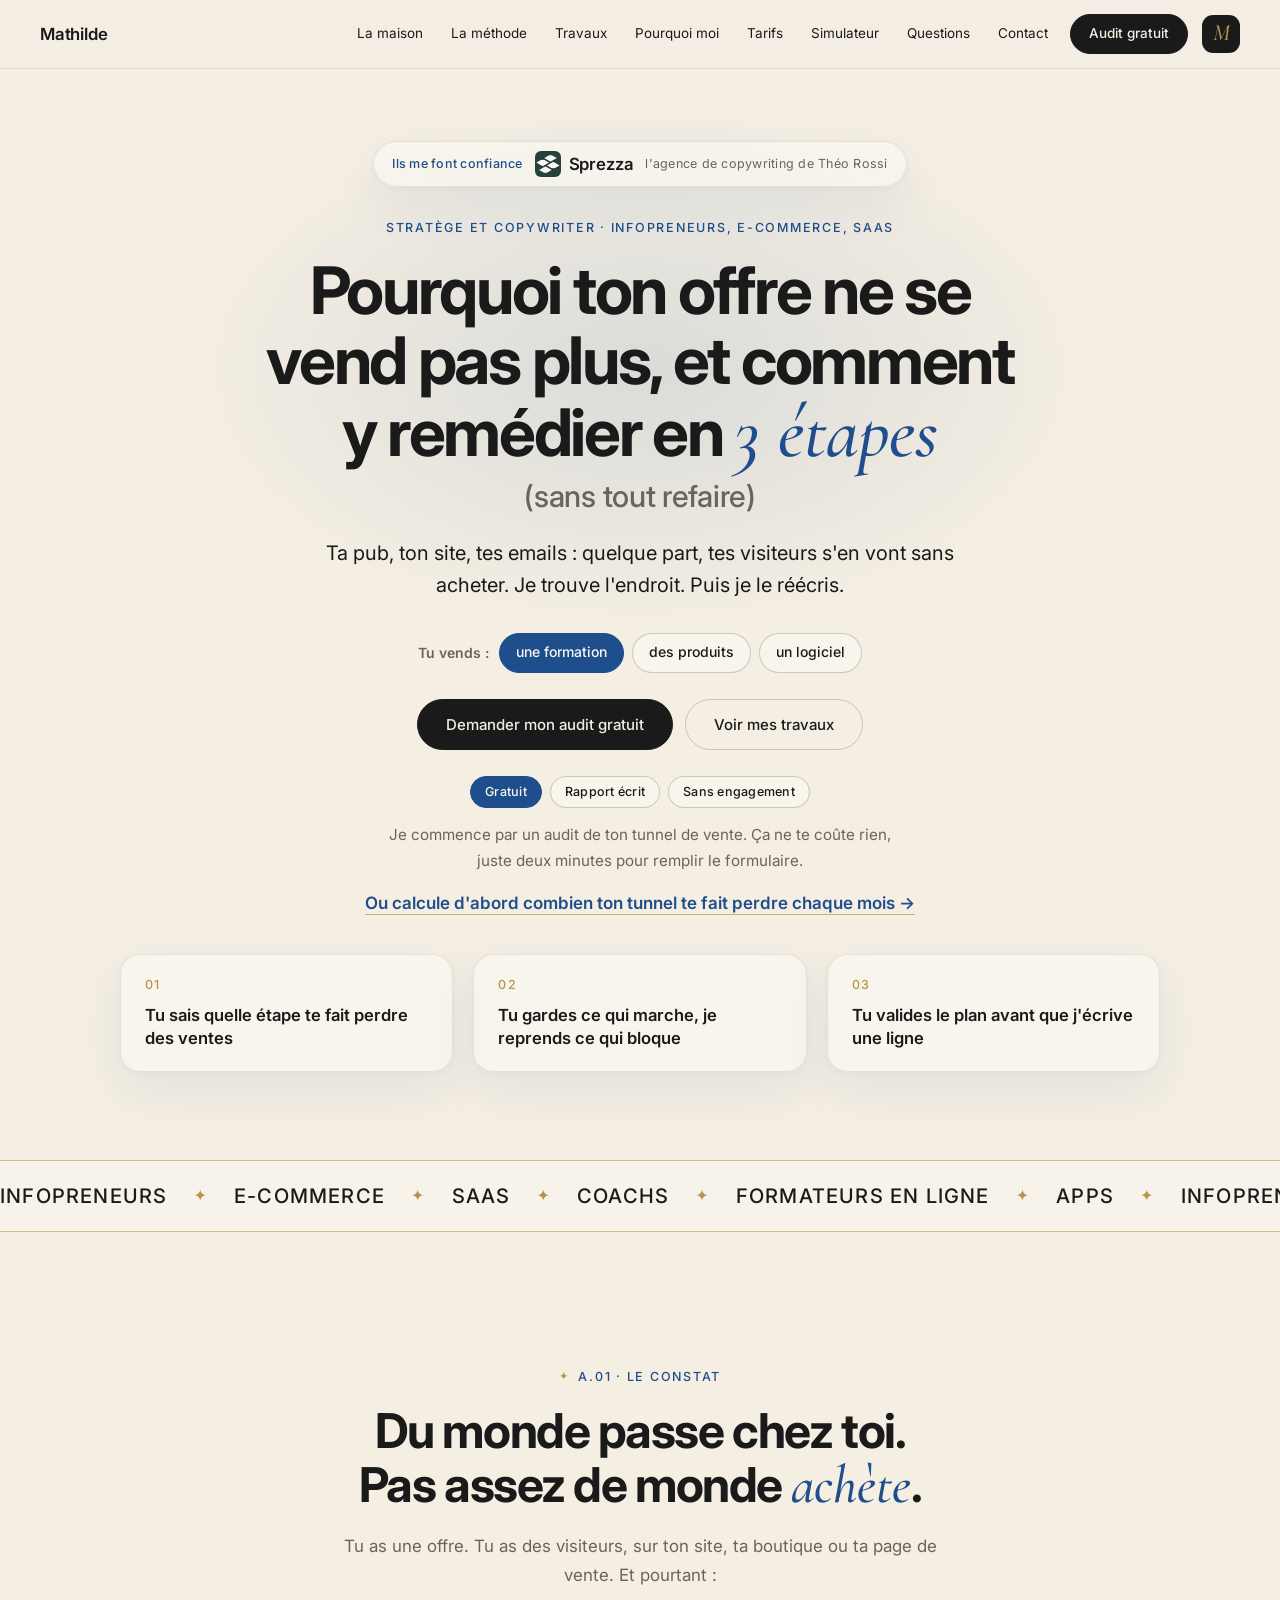
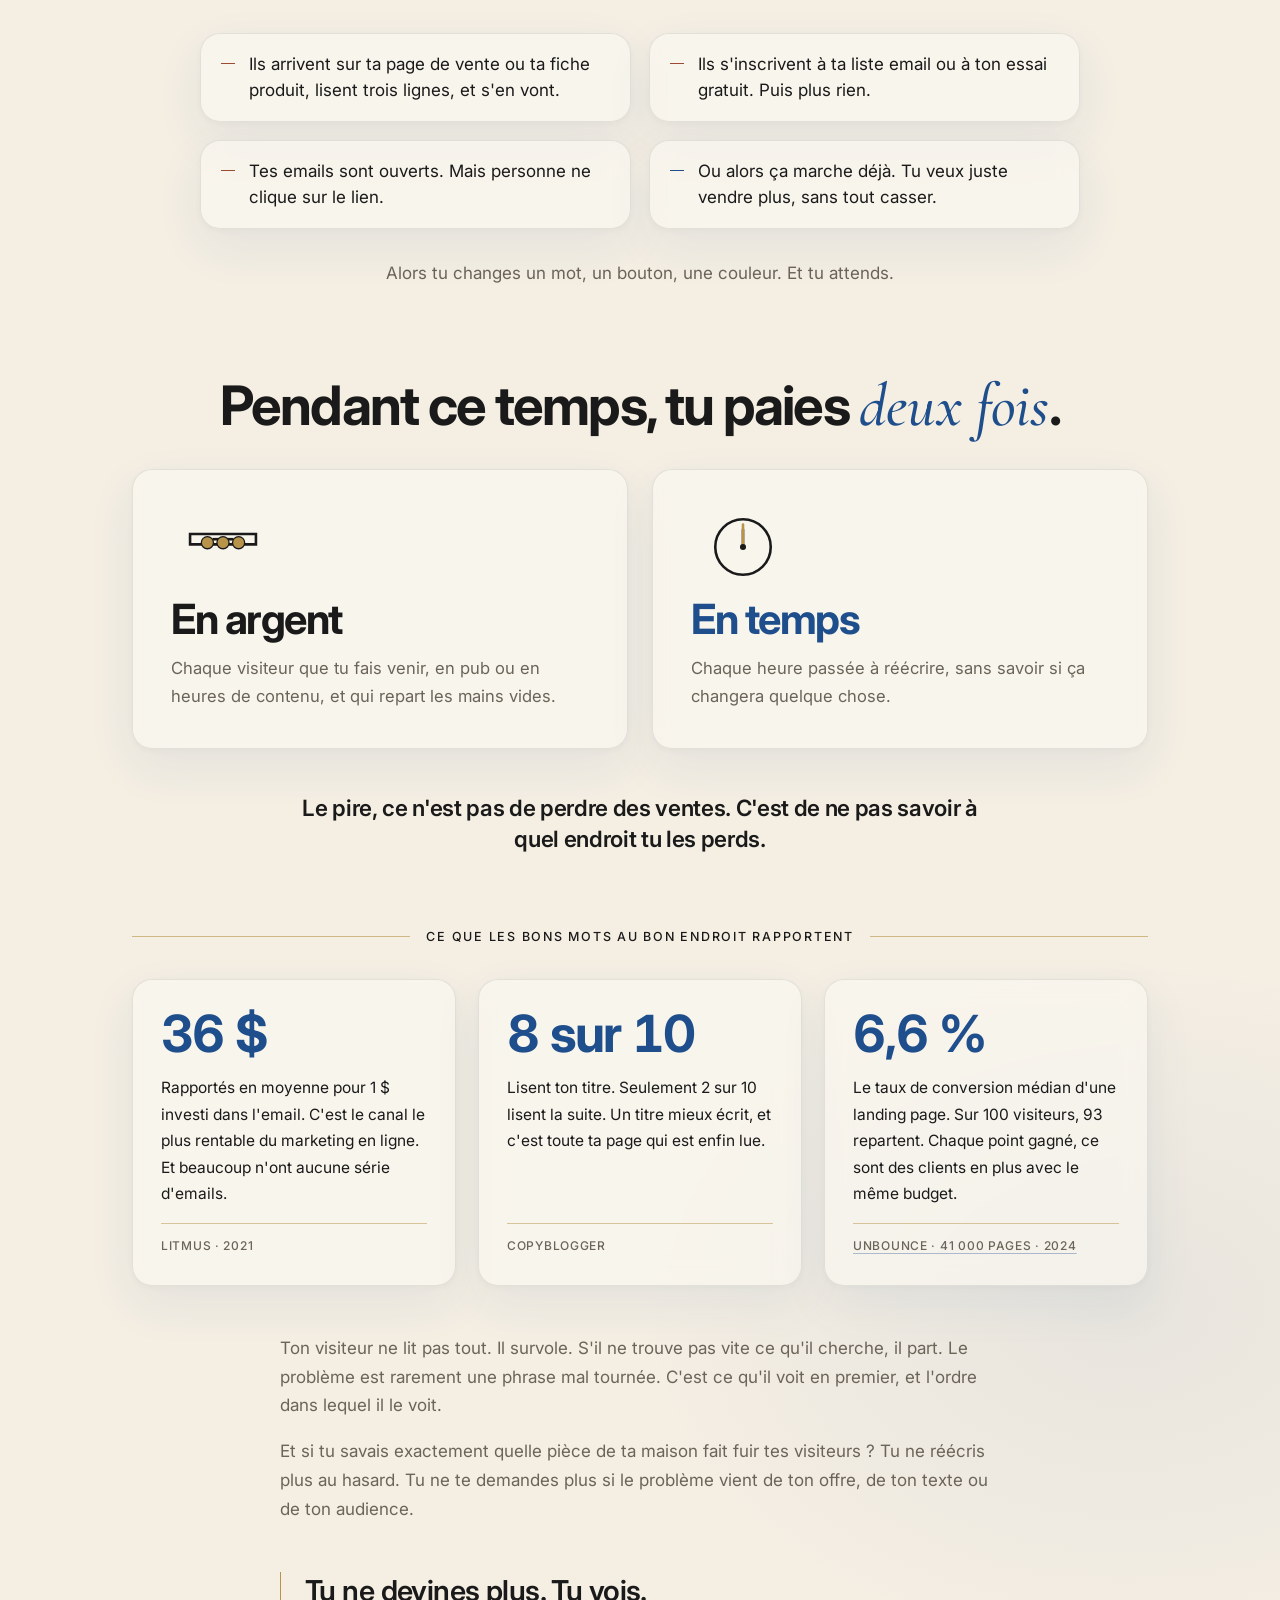
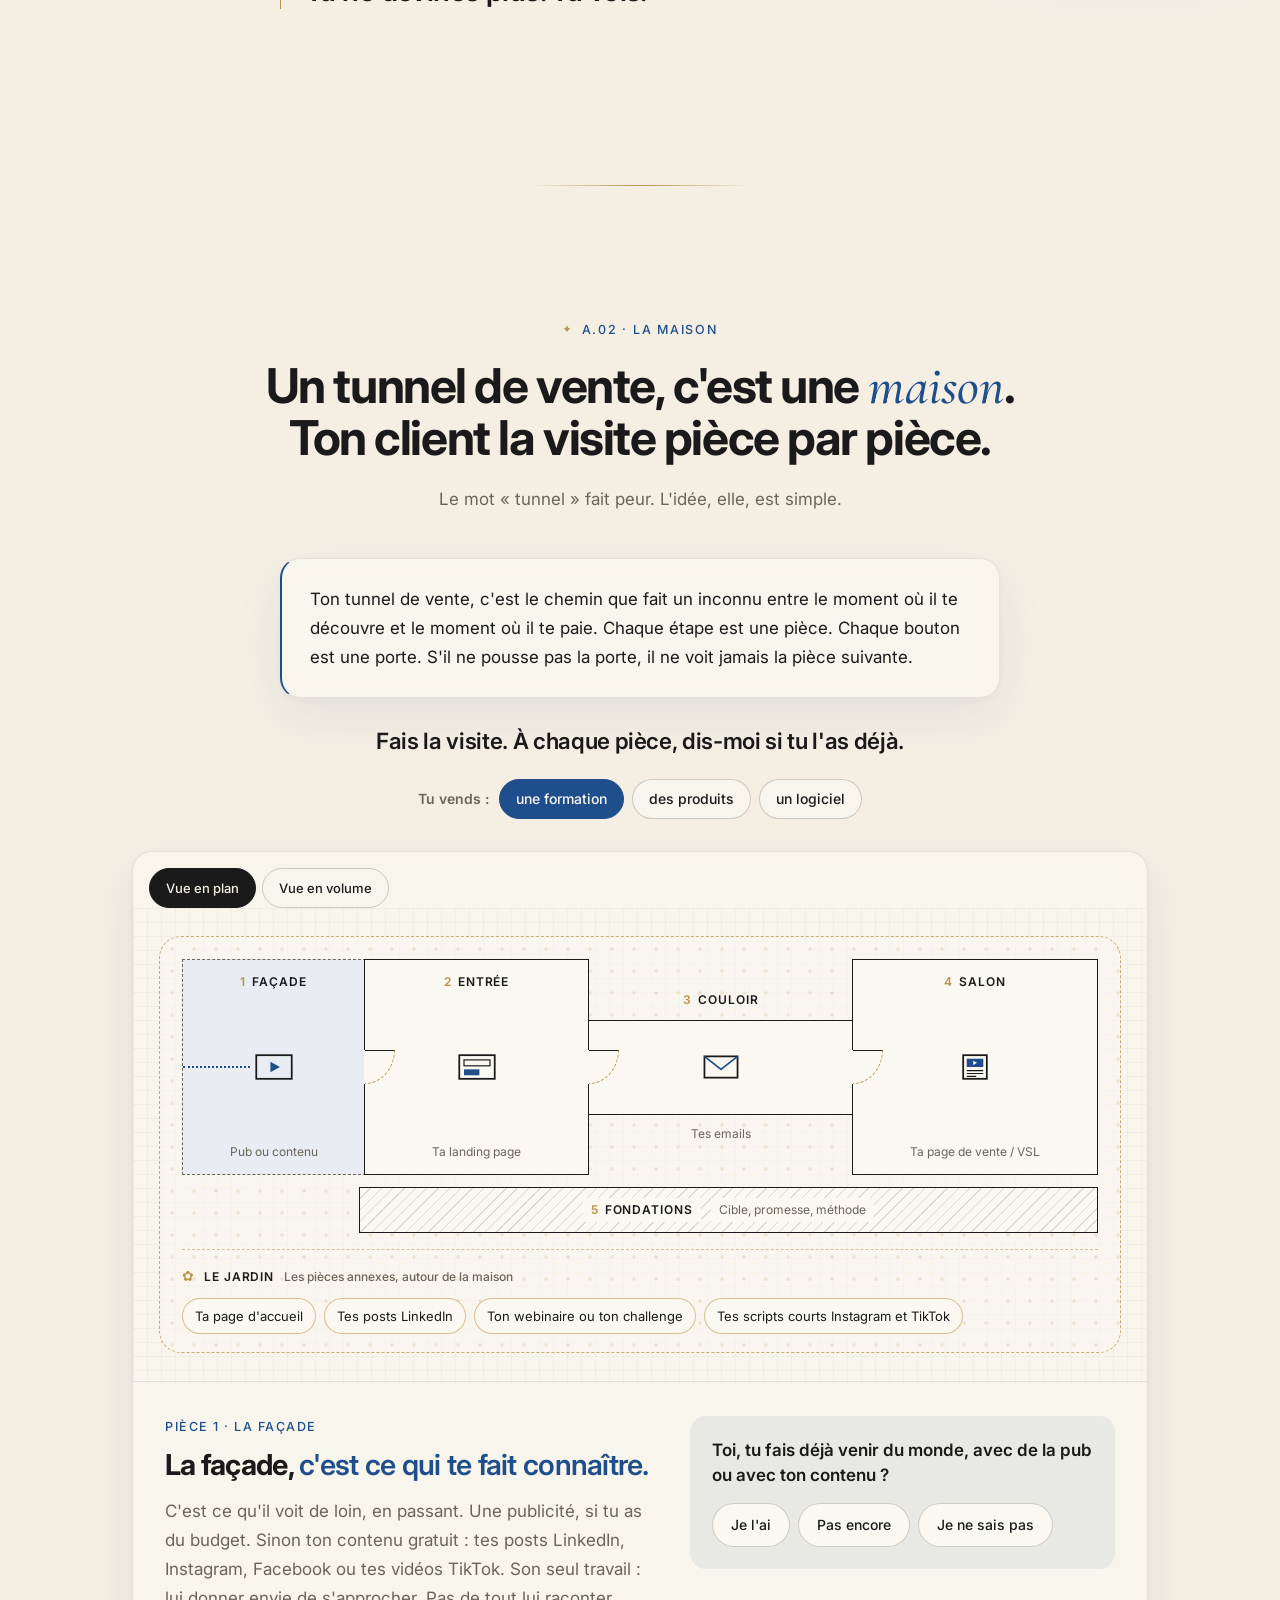
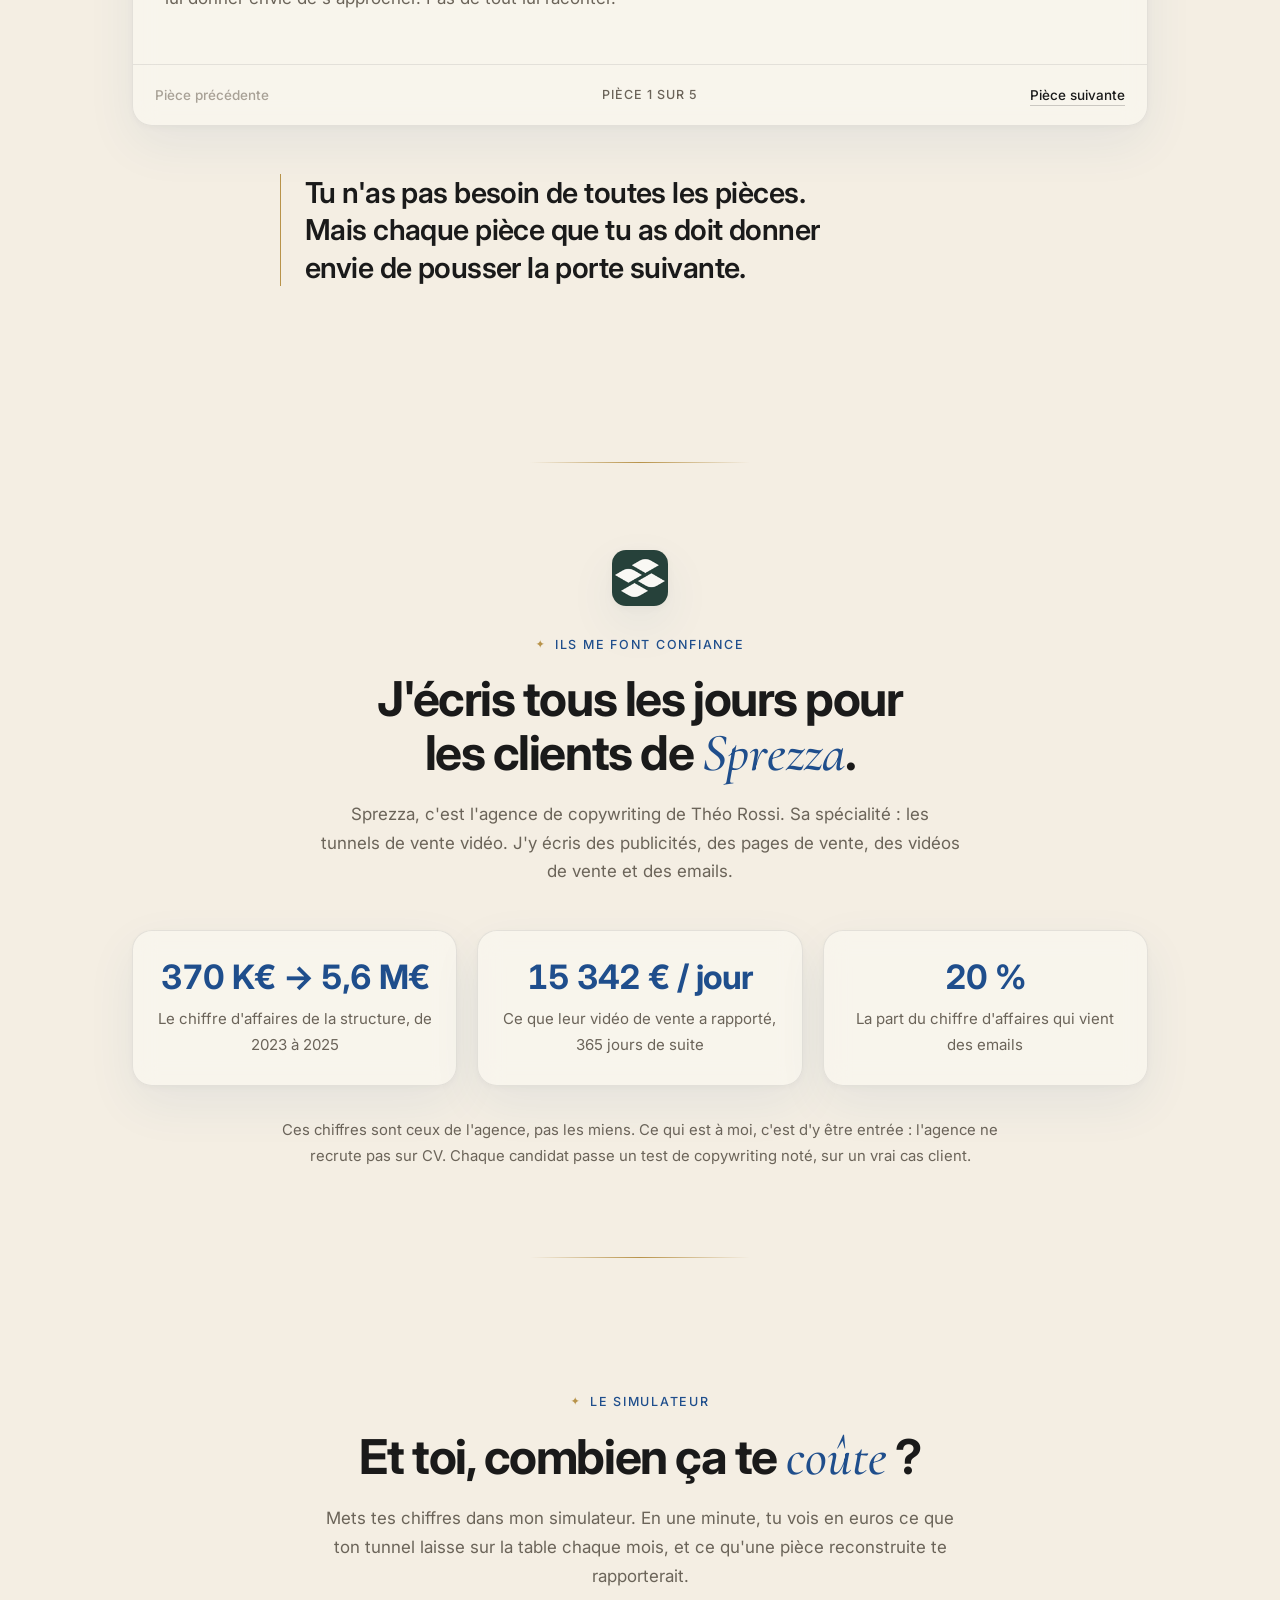
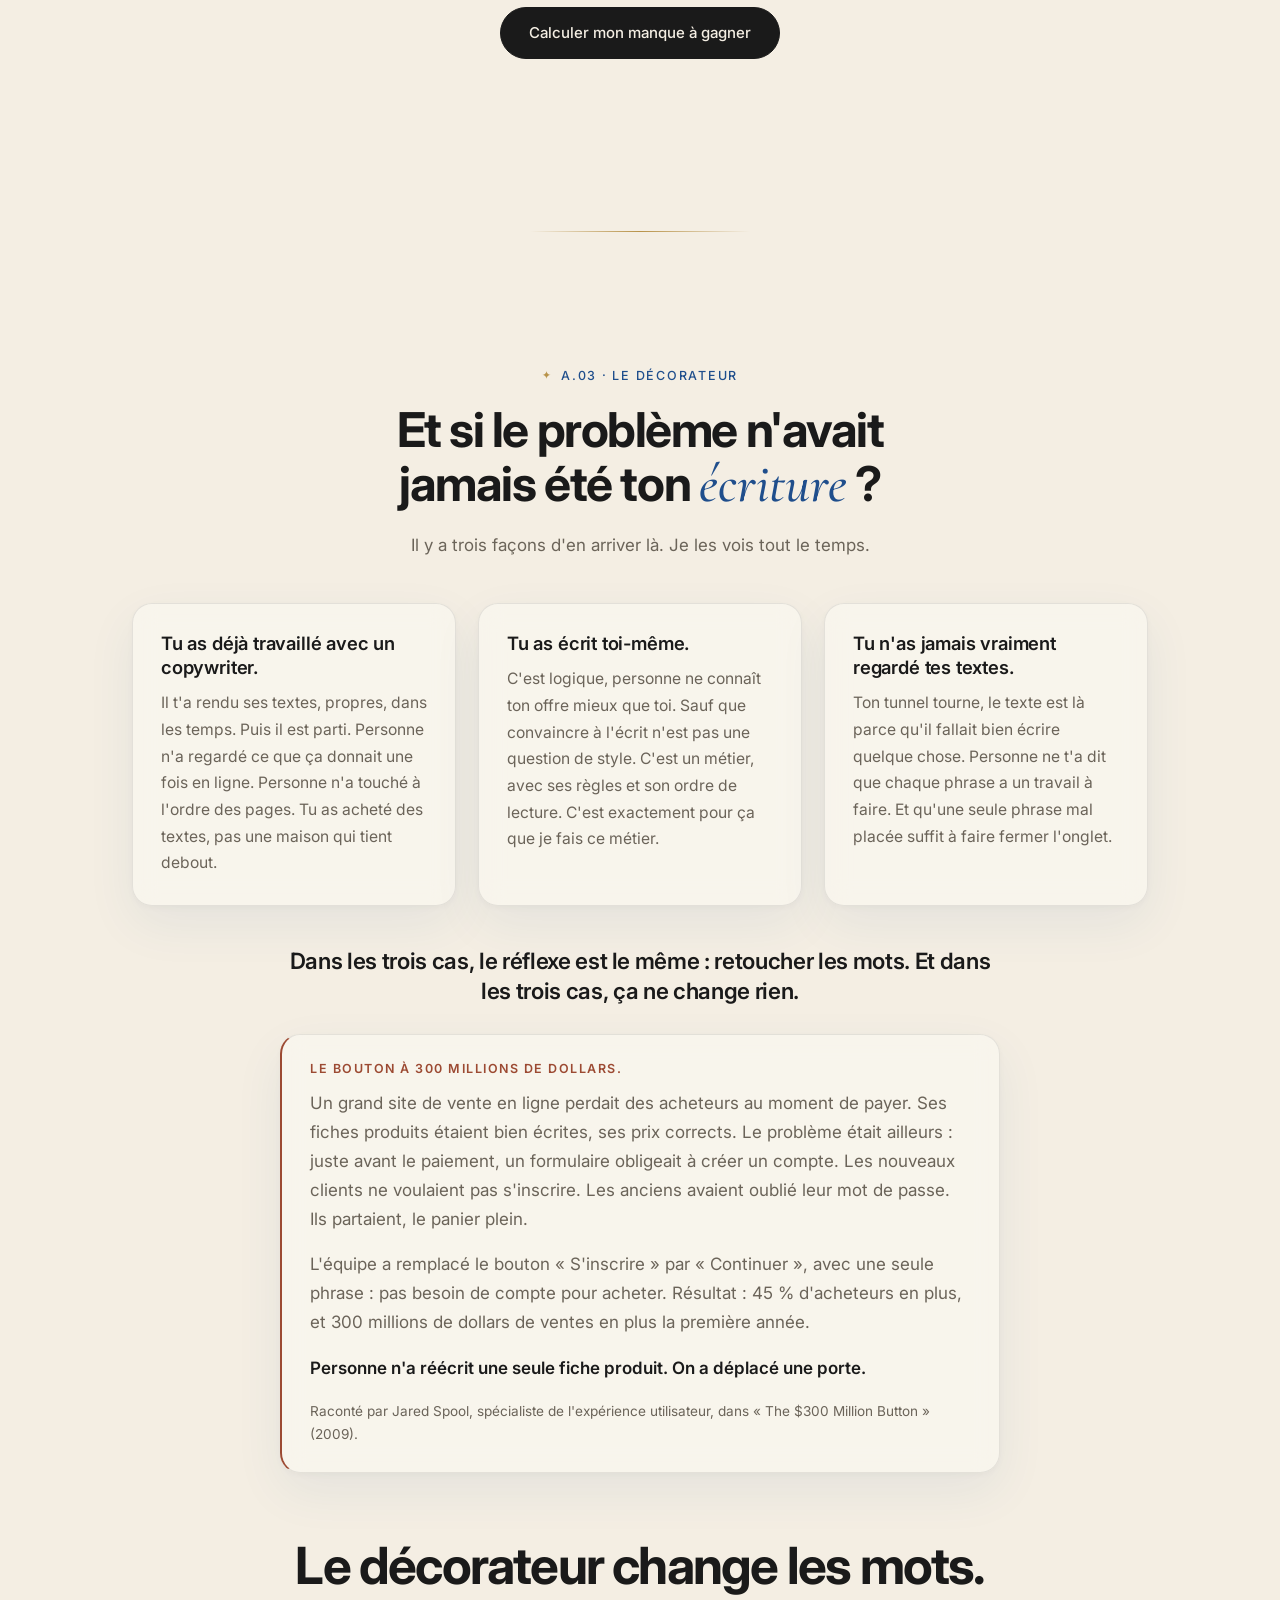
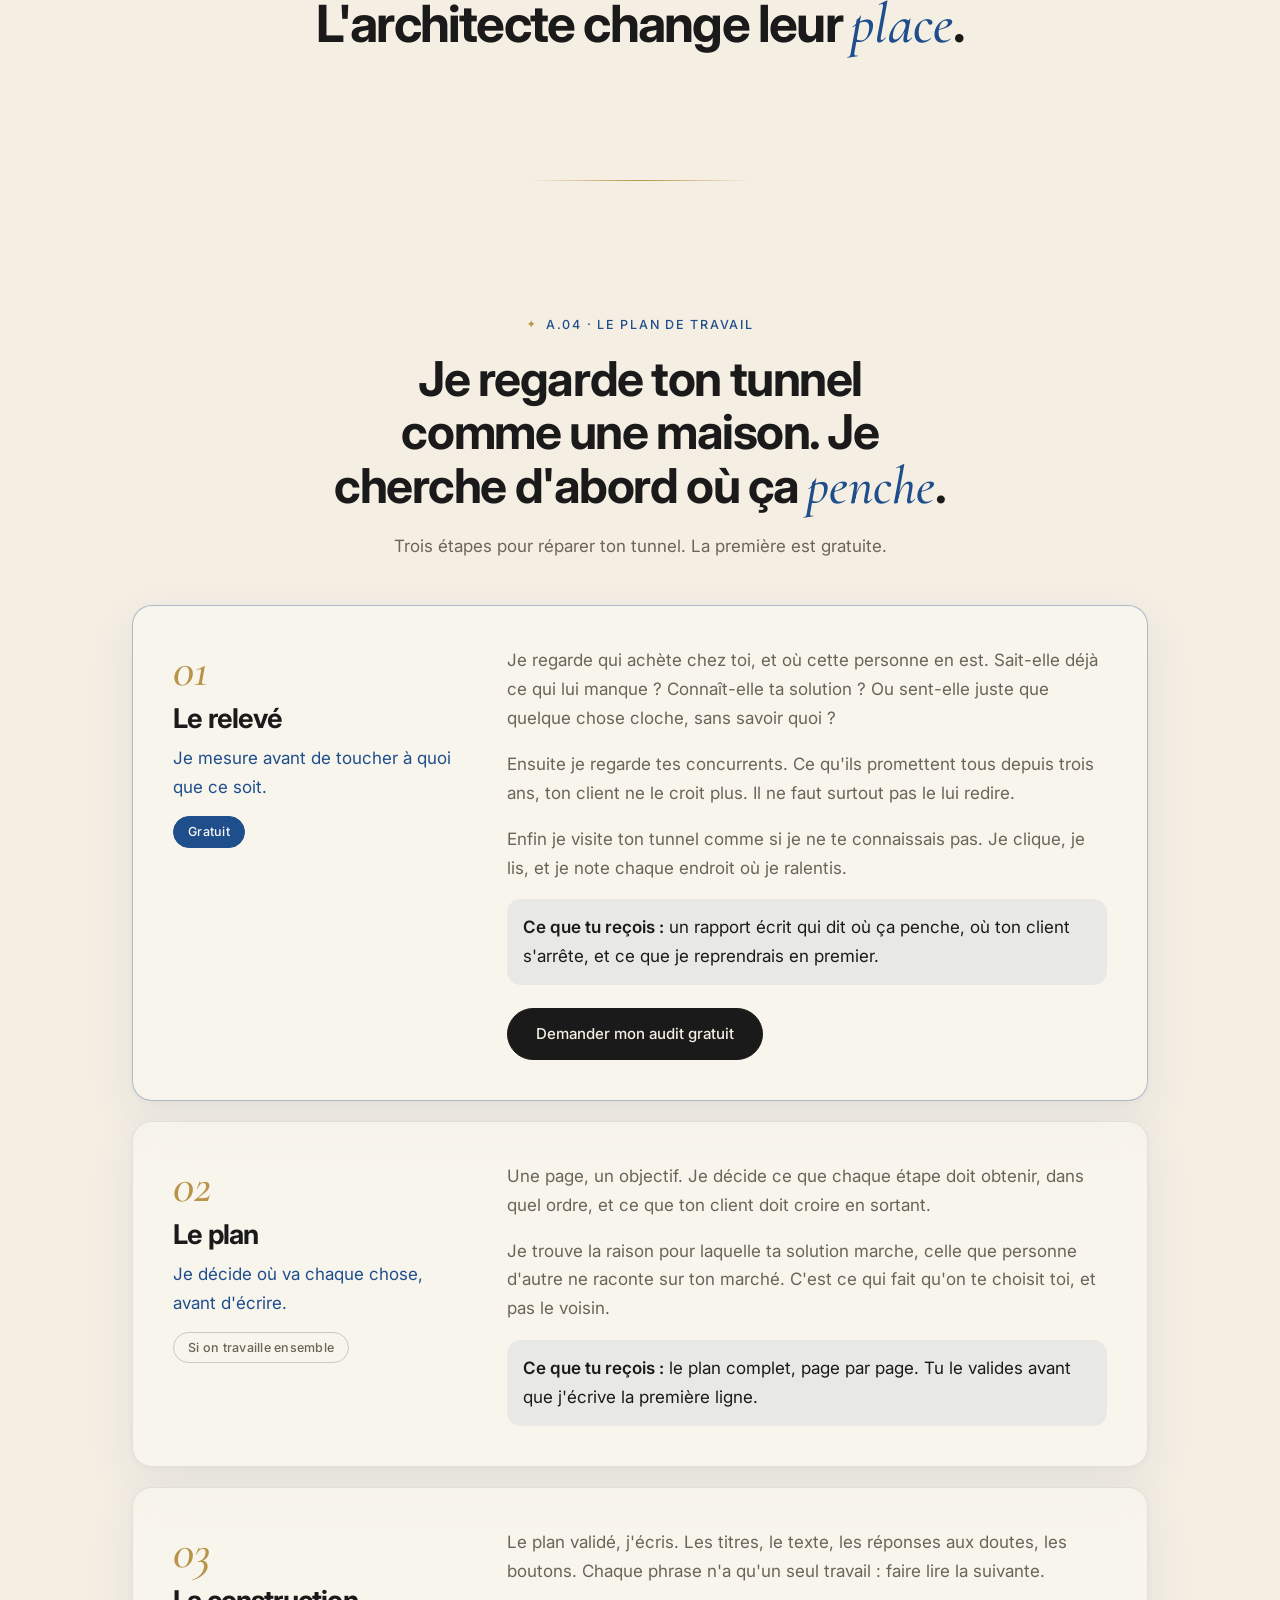
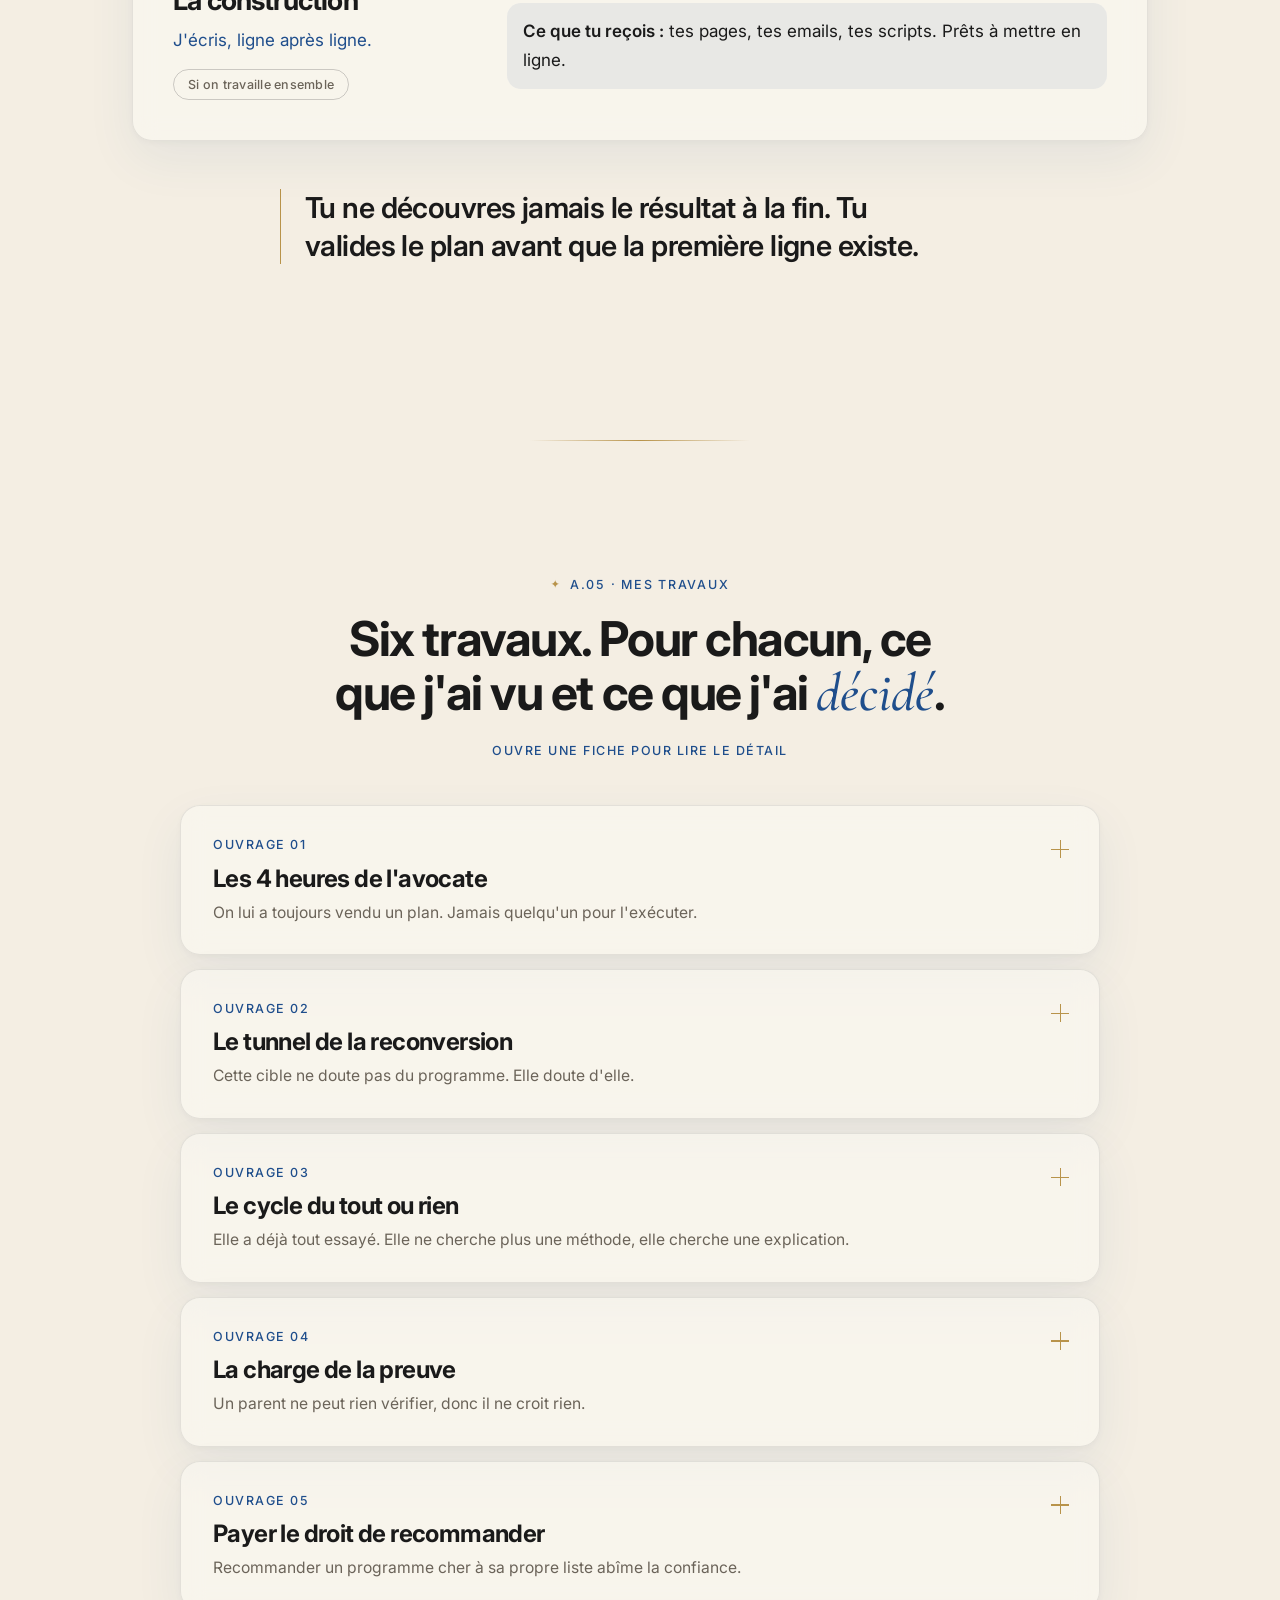
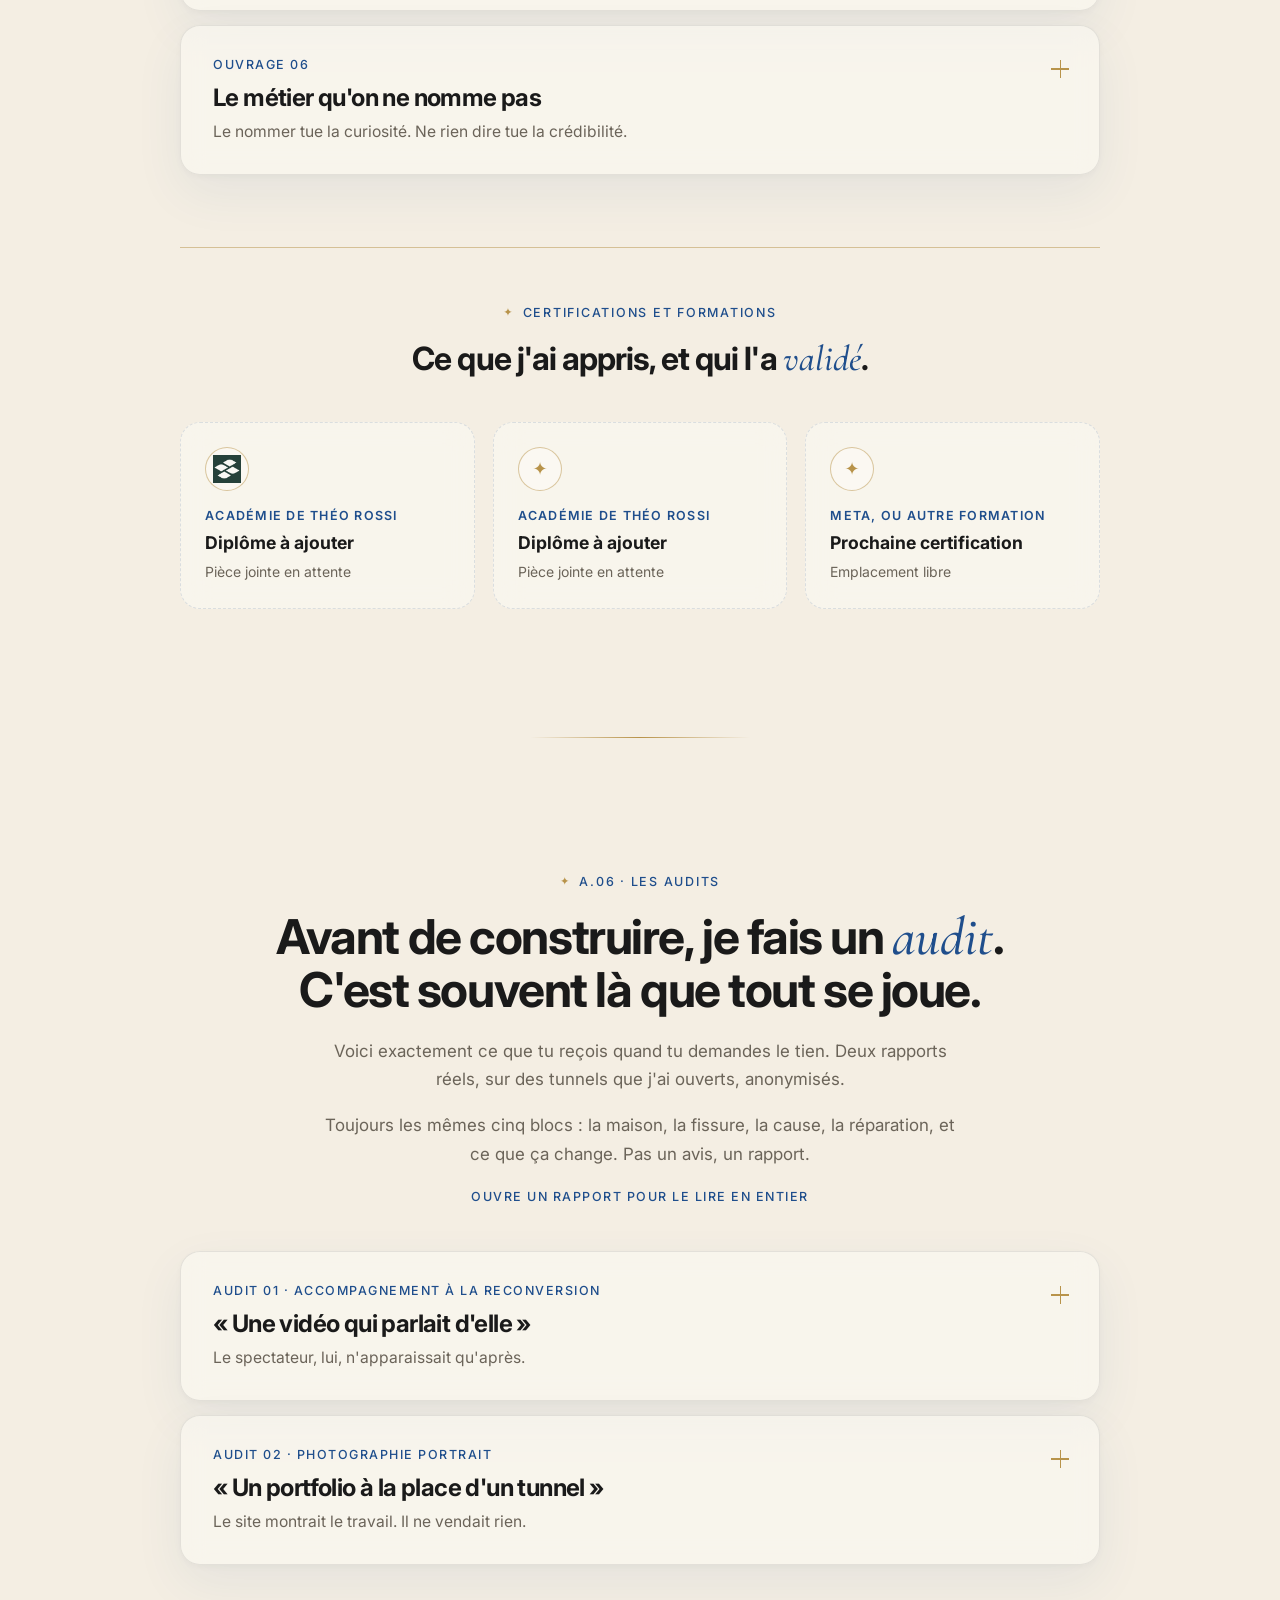
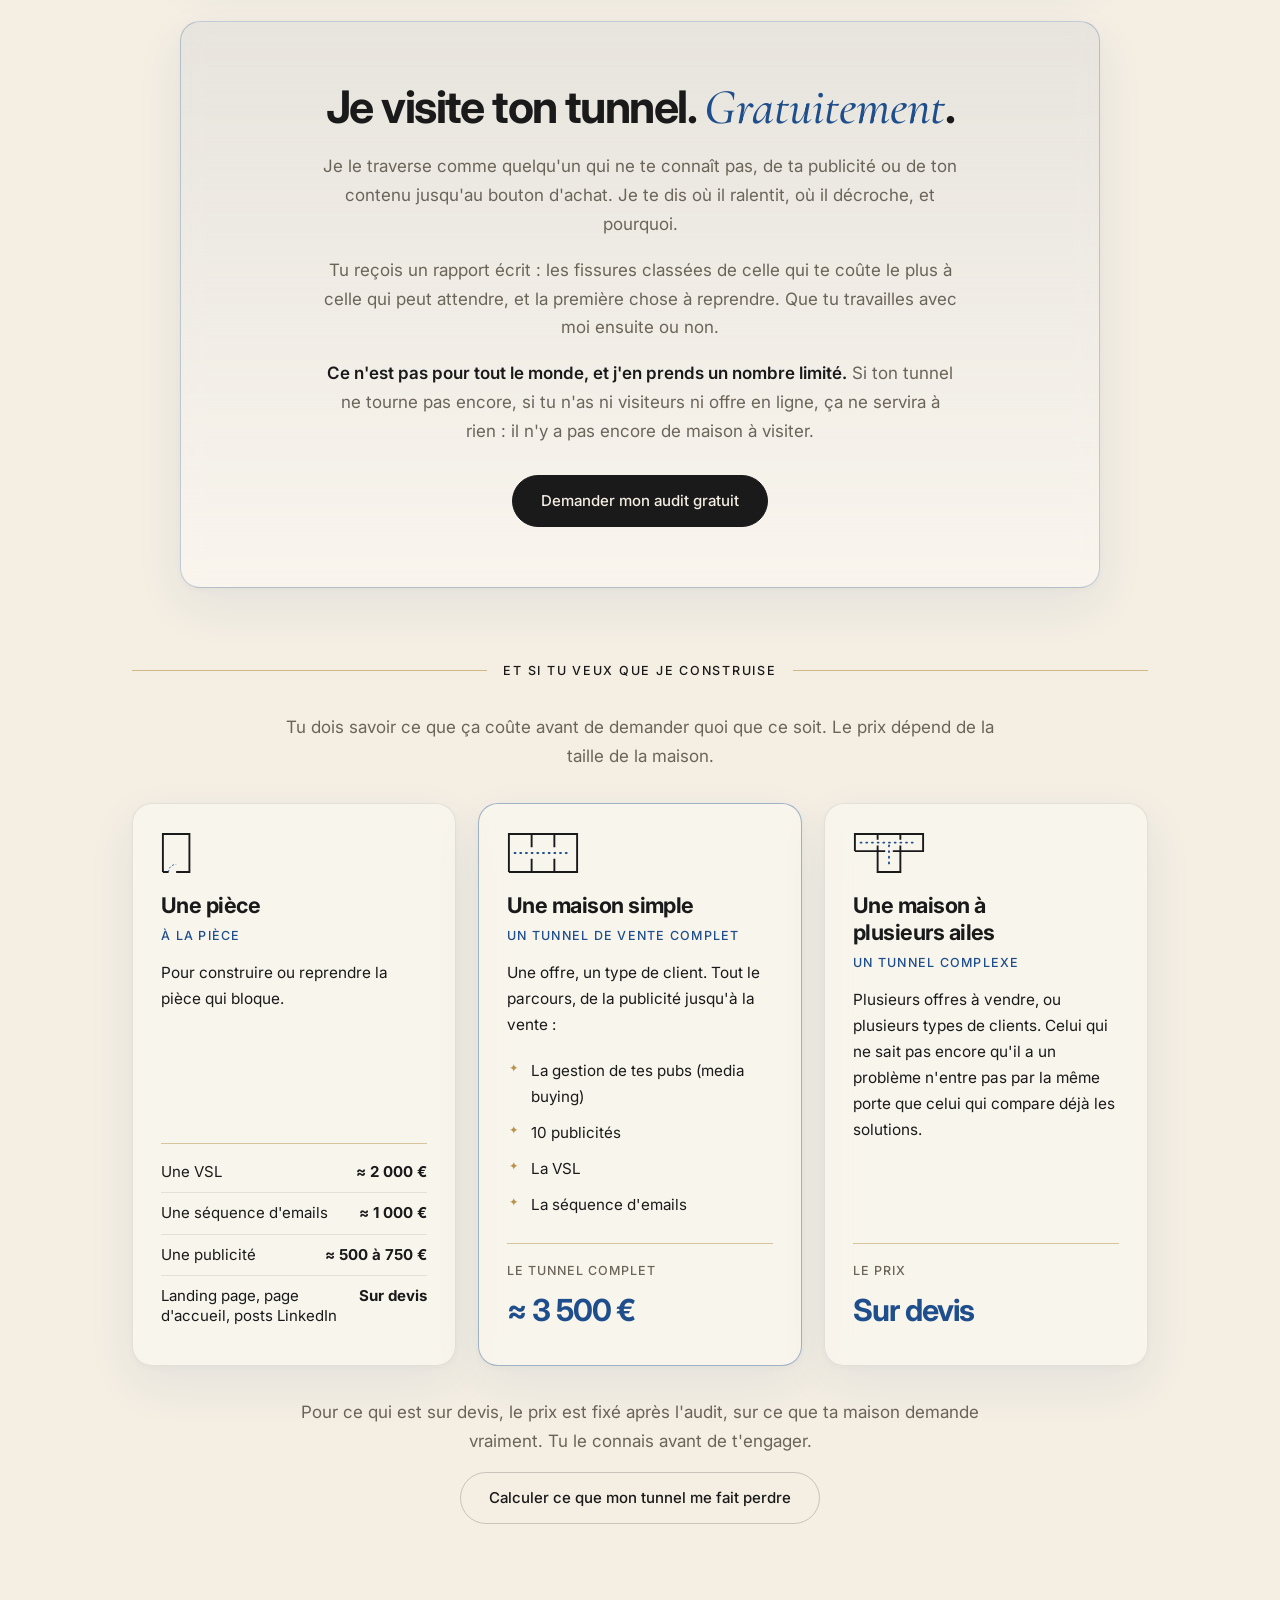
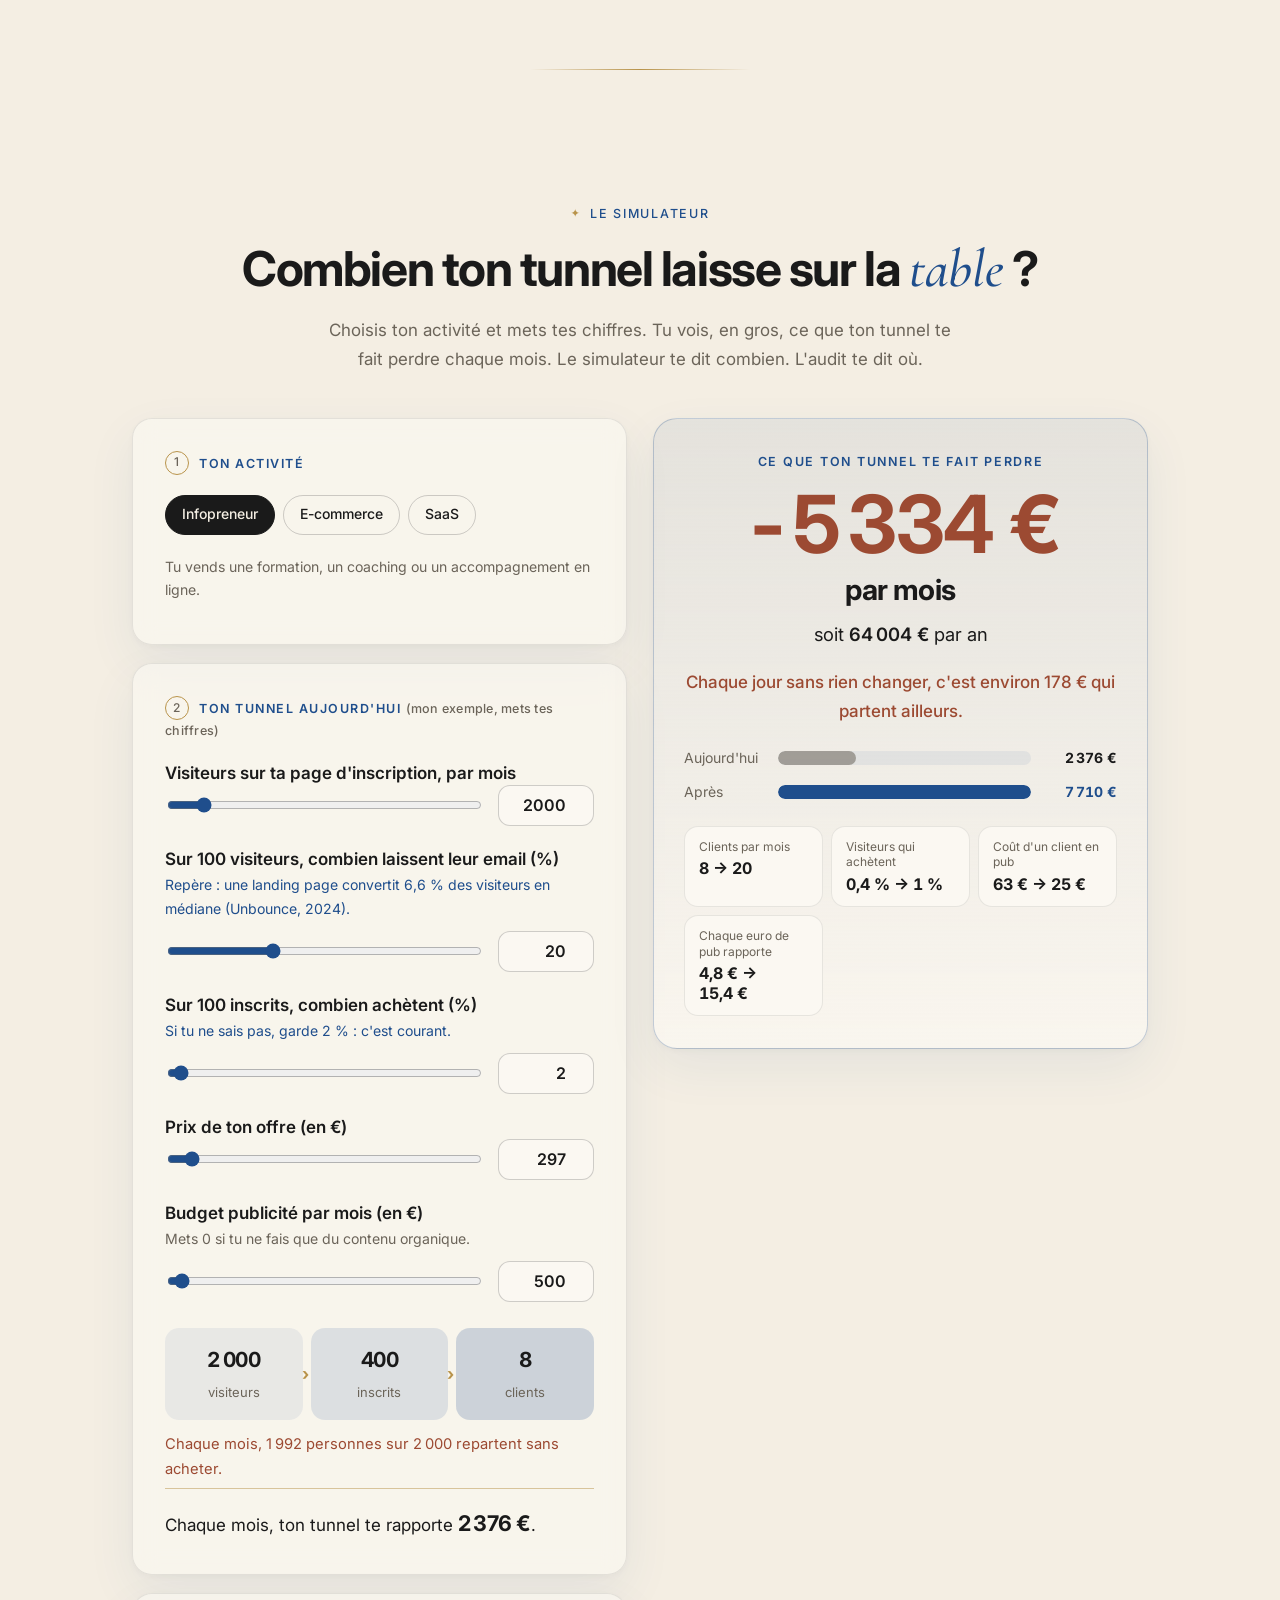
==== commit 61de34f5: "Choix du profil (formation, produits, logiciel) : maison, jardin, simulateur et statistiques adaptés" ====
--- a/index.html
+++ b/index.html
@@ -14,7 +14,7 @@
 <link rel="preconnect" href="https://fonts.googleapis.com">
 <link rel="preconnect" href="https://fonts.gstatic.com" crossorigin>
 <link href="https://fonts.googleapis.com/css2?family=Inter:wght@400;500;600;700&family=Cormorant+Garamond:ital,wght@1,500&display=swap" rel="stylesheet">
-<link rel="stylesheet" href="css/style.css?v=41">
+<link rel="stylesheet" href="css/style.css?v=45">
 </head>
 <body>
 
@@ -83,6 +83,12 @@
     <p class="surtitre">Stratège et copywriter · Infopreneurs, e-commerce, SaaS</p>
     <h1>Pourquoi ton offre ne se vend pas plus, et comment y remédier en <span class="accent">3 étapes</span> <span class="h1-fin">(sans tout refaire)</span></h1>
     <p class="chapo">Ta pub, ton site, tes emails : quelque part, tes visiteurs s'en vont sans acheter. Je trouve l'endroit. Puis je le réécris.</p>
+    <div class="profil-choix" role="group" aria-label="Ce que tu vends">
+      <span class="profil-label">Tu vends :</span>
+      <button type="button" class="profil-btn" data-choix-profil="info" aria-pressed="true">une formation</button>
+      <button type="button" class="profil-btn" data-choix-profil="ecom" aria-pressed="false">des produits</button>
+      <button type="button" class="profil-btn" data-choix-profil="saas" aria-pressed="false">un logiciel</button>
+    </div>
     <div class="actions">
       <a class="btn" href="https://docs.google.com/forms/d/e/1FAIpQLSe_-8tRlJAWZYybFKXNjkNFQKwHkvTZKSJkQWs8hOul3v4kxg/viewform" target="_blank" rel="noopener">Demander mon audit gratuit</a>
       <a class="btn btn-ligne" href="#ouvrages">Voir mes travaux</a>
@@ -195,6 +201,12 @@
       <p>Ton tunnel de vente, c'est le chemin que fait un inconnu entre le moment où il te découvre et le moment où il te paie. Chaque étape est une pièce. Chaque bouton est une porte. S'il ne pousse pas la porte, il ne voit jamais la pièce suivante.</p>
     </div>
     <p class="fort centre">Fais la visite. À chaque pièce, dis-moi si tu l'as déjà.</p>
+    <div class="centre profil-maison"><div class="profil-choix" role="group" aria-label="Ta maison selon ce que tu vends">
+      <span class="profil-label">Tu vends :</span>
+      <button type="button" class="profil-btn" data-choix-profil="info" aria-pressed="true">une formation</button>
+      <button type="button" class="profil-btn" data-choix-profil="ecom" aria-pressed="false">des produits</button>
+      <button type="button" class="profil-btn" data-choix-profil="saas" aria-pressed="false">un logiciel</button>
+    </div></div>
 
     <div class="visite clair" id="visite" data-formulaire="https://docs.google.com/forms/d/e/1FAIpQLSe_-8tRlJAWZYybFKXNjkNFQKwHkvTZKSJkQWs8hOul3v4kxg/viewform">
       <div class="visite-vues" role="group" aria-label="Choisir la vue" hidden>
@@ -210,43 +222,43 @@
               <span class="chemin"></span>
               <span class="p-nom"><b>1</b>Façade</span>
               <svg class="p-ico" viewBox="0 0 32 22" aria-hidden="true"><use href="#ico-pub"/></svg>
-              <span class="p-sub">Pub ou contenu<span class="vh p-etat"></span></span>
+              <span class="p-sub"><span data-p="sub0">Pub ou contenu</span><span class="vh p-etat"></span></span>
               <span class="marque" aria-hidden="true"></span>
             </a>
             <a class="piece porte p-entree" href="#piece-2" data-piece="1">
               <span class="chemin"></span>
               <span class="p-nom"><b>2</b>Entrée</span>
               <svg class="p-ico" viewBox="0 0 32 22" aria-hidden="true"><use href="#ico-form"/></svg>
-              <span class="p-sub">Ta landing page<span class="vh p-etat"></span></span>
+              <span class="p-sub"><span data-p="sub1">Ta landing page</span><span class="vh p-etat"></span></span>
               <span class="marque" aria-hidden="true"></span>
             </a>
             <a class="piece porte p-couloir" href="#piece-3" data-piece="2">
               <span class="chemin"></span>
               <span class="p-nom"><b>3</b>Couloir</span>
               <svg class="p-ico" viewBox="0 0 32 22" aria-hidden="true"><use href="#ico-mail"/></svg>
-              <span class="p-sub">Tes emails<span class="vh p-etat"></span></span>
+              <span class="p-sub"><span data-p="sub2">Tes emails</span><span class="vh p-etat"></span></span>
               <span class="marque" aria-hidden="true"></span>
             </a>
             <a class="piece porte p-salon" href="#piece-4" data-piece="3">
               <span class="chemin"></span>
               <span class="p-nom"><b>4</b>Salon</span>
               <svg class="p-ico" viewBox="0 0 32 22" aria-hidden="true"><use href="#ico-vente"/></svg>
-              <span class="p-sub">Ta page de vente / VSL<span class="vh p-etat"></span></span>
+              <span class="p-sub"><span data-p="sub3">Ta page de vente / VSL</span><span class="vh p-etat"></span></span>
               <span class="marque" aria-hidden="true"></span>
             </a>
           </div>
           <a class="piece p-fondations" href="#piece-5" data-piece="4">
             <span class="p-nom"><b>5</b>Fondations</span>
-            <span class="p-sub">Cible, promesse, méthode<span class="vh p-etat"></span></span>
+            <span class="p-sub"><span data-p="sub4">Cible, promesse, méthode</span><span class="vh p-etat"></span></span>
             <span class="marque" aria-hidden="true"></span>
           </a>
           <div class="jardin-annexes">
             <p class="jardin-titre"><span aria-hidden="true">✿</span> Le jardin <span>Les pièces annexes, autour de la maison</span></p>
             <ul class="jardin-liste">
-              <li>Ta page d'accueil</li>
-              <li>Tes posts LinkedIn</li>
-              <li>Ton webinaire ou ton challenge</li>
-              <li>Tes scripts courts Instagram et TikTok</li>
+              <li data-p="j0">Ta page d'accueil</li>
+              <li data-p="j1">Tes posts LinkedIn</li>
+              <li data-p="j2">Ton webinaire ou ton challenge</li>
+              <li data-p="j3">Tes scripts courts Instagram et TikTok</li>
             </ul>
           </div>
           </div>
@@ -259,11 +271,11 @@
           <div class="panneau-grille">
             <div>
               <p class="panneau-kicker">Pièce 1 · La façade</p>
-              <h3 tabindex="-1">La façade, <em>c'est ce qui te fait connaître.</em></h3>
-              <p>C'est ce qu'il voit de loin, en passant. Une publicité, si tu as du budget. Sinon ton contenu gratuit : tes posts LinkedIn, Instagram, Facebook ou tes vidéos TikTok. Son seul travail : lui donner envie de s'approcher. Pas de tout lui raconter.</p>
+              <h3 tabindex="-1">La façade, <em data-p="em0">c'est ce qui te fait connaître.</em></h3>
+              <p data-p="desc0">C'est ce qu'il voit de loin, en passant. Une publicité, si tu as du budget. Sinon ton contenu gratuit : tes posts LinkedIn, Instagram, Facebook ou tes vidéos TikTok. Son seul travail : lui donner envie de s'approcher. Pas de tout lui raconter.</p>
             </div>
             <div class="panneau-q">
-              <p class="question">Toi, tu fais déjà venir du monde, avec de la pub ou avec ton contenu ?</p>
+              <p class="question" data-p="q0">Toi, tu fais déjà venir du monde, avec de la pub ou avec ton contenu ?</p>
               <div class="reponses">
                 <button type="button" class="rep" data-rep="oui" aria-pressed="false">Je l'ai</button>
                 <button type="button" class="rep" data-rep="non" aria-pressed="false">Pas encore</button>
@@ -277,11 +289,11 @@
           <div class="panneau-grille">
             <div>
               <p class="panneau-kicker">Pièce 2 · L'entrée</p>
-              <h3 tabindex="-1">L'entrée, <em>c'est ta landing page.</em></h3>
-              <p>La première pièce où il met les pieds. Il y laisse son email en échange d'un cadeau : un guide, une vidéo, un quiz, un code promo, un essai gratuit. Beaucoup la confondent avec la page de vente. Elle ne vend rien. Elle fait entrer.</p>
+              <h3 tabindex="-1">L'entrée, <em data-p="em1">c'est ta landing page.</em></h3>
+              <p data-p="desc1">La première pièce où il met les pieds. Il y laisse son email en échange d'un cadeau : un guide, une vidéo, un quiz, un code promo, un essai gratuit. Beaucoup la confondent avec la page de vente. Elle ne vend rien. Elle fait entrer.</p>
             </div>
             <div class="panneau-q">
-              <p class="question">Toi, tu as une page où on te laisse son email ?</p>
+              <p class="question" data-p="q1">Toi, tu as une page où on te laisse son email ?</p>
               <div class="reponses">
                 <button type="button" class="rep" data-rep="oui" aria-pressed="false">Je l'ai</button>
                 <button type="button" class="rep" data-rep="non" aria-pressed="false">Pas encore</button>
@@ -295,11 +307,11 @@
           <div class="panneau-grille">
             <div>
               <p class="panneau-kicker">Pièce 3 · Le couloir</p>
-              <h3 tabindex="-1">Le couloir, <em>ce sont tes emails.</em></h3>
-              <p>Il t'a laissé son email. Tes emails l'emmènent vers la suite. Ils créent le lien, répondent à ses doutes, et le préparent à acheter. Beaucoup sautent cette pièce. Sans elle, il reste planté dans l'entrée.</p>
+              <h3 tabindex="-1">Le couloir, <em data-p="em2">ce sont tes emails.</em></h3>
+              <p data-p="desc2">Il t'a laissé son email. Tes emails l'emmènent vers la suite. Ils créent le lien, répondent à ses doutes, et le préparent à acheter. Beaucoup sautent cette pièce. Sans elle, il reste planté dans l'entrée.</p>
             </div>
             <div class="panneau-q">
-              <p class="question">Toi, tu envoies une série d'emails automatique à chaque nouvel inscrit ?</p>
+              <p class="question" data-p="q2">Toi, tu envoies une série d'emails automatique à chaque nouvel inscrit ?</p>
               <div class="reponses">
                 <button type="button" class="rep" data-rep="oui" aria-pressed="false">Je l'ai</button>
                 <button type="button" class="rep" data-rep="non" aria-pressed="false">Pas encore</button>
@@ -313,11 +325,11 @@
           <div class="panneau-grille">
             <div>
               <p class="panneau-kicker">Pièce 4 · Le salon</p>
-              <h3 tabindex="-1">Le salon, <em>c'est là qu'il décide.</em></h3>
-              <p>Ça peut être une page de vente : une longue page qui présente ton offre. Ou une VSL : la même chose en vidéo, tu parles face caméra ou tes slides défilent. C'est là que tout se joue.</p>
+              <h3 tabindex="-1">Le salon, <em data-p="em3">c'est là qu'il décide.</em></h3>
+              <p data-p="desc3">Ça peut être une page de vente : une longue page qui présente ton offre. Ou une VSL : la même chose en vidéo, tu parles face caméra ou tes slides défilent. C'est là que tout se joue.</p>
             </div>
             <div class="panneau-q">
-              <p class="question">Toi, tu as une page de vente ou une VSL ?</p>
+              <p class="question" data-p="q3">Toi, tu as une page de vente ou une VSL ?</p>
               <div class="reponses">
                 <button type="button" class="rep" data-rep="oui" aria-pressed="false">Je l'ai</button>
                 <button type="button" class="rep" data-rep="non" aria-pressed="false">Pas encore</button>
@@ -331,11 +343,11 @@
           <div class="panneau-grille">
             <div>
               <p class="panneau-kicker">Pièce 5 · Les fondations</p>
-              <h3 tabindex="-1">Les fondations, <em>personne ne les voit.</em></h3>
-              <p>À qui tu parles. Ce que tu lui promets. Et pourquoi ta méthode marche mieux qu'une autre. Si les fondations penchent, toutes les pièces penchent, même les plus jolies.</p>
+              <h3 tabindex="-1">Les fondations, <em data-p="em4">personne ne les voit.</em></h3>
+              <p data-p="desc4">À qui tu parles. Ce que tu lui promets. Et pourquoi ta méthode marche mieux qu'une autre. Si les fondations penchent, toutes les pièces penchent, même les plus jolies.</p>
             </div>
             <div class="panneau-q">
-              <p class="question">Toi, tu sais dire en une phrase à qui tu t'adresses, et pourquoi on devrait te choisir toi ?</p>
+              <p class="question" data-p="q4">Toi, tu sais dire en une phrase à qui tu t'adresses, et pourquoi on devrait te choisir toi ?</p>
               <div class="reponses">
                 <button type="button" class="rep" data-rep="oui" aria-pressed="false">Oui</button>
                 <button type="button" class="rep" data-rep="non" aria-pressed="false">Pas vraiment</button>
@@ -959,17 +971,21 @@
       <div class="tete">
         <p class="ref">Les chiffres derrière le simulateur</p>
         <h3 class="certifs-titre">Ce que disent les <span class="accent">études</span>.</h3>
-        <p class="sim-aide">Ceux qui concernent ton activité sont mis en avant.</p>
+        <p class="sim-aide">Seulement ceux qui concernent ton activité.</p>
       </div>
       <ul class="simx-stats-liste">
         <li data-profils="ecom"><strong>70,22 %</strong><p>des paniers en ligne sont abandonnés avant le paiement.</p><cite>Baymard Institute, moyenne de 50 études, 2025</cite></li>
         <li data-profils="ecom"><strong>3,33 %</strong><p>des personnes qui reçoivent une relance de panier abandonné finissent par commander. 7,69 % chez les meilleures marques.</p><cite>Klaviyo, 143 000 séquences, 2023</cite></li>
-        <li data-profils="ecom info"><strong>41 %</strong><p>du chiffre d'affaires des emails vient des emails automatiques. Ils ne pèsent que 5,3 % des envois.</p><cite>Klaviyo, benchmarks email</cite></li>
-        <li data-profils="info saas"><strong>6,6 %</strong><p>des visiteurs passent à l'action sur une landing page, en médiane. 3,8 % en SaaS.</p><cite>Unbounce, 41 000 pages, 2024</cite></li>
+        <li data-profils="ecom"><strong>41 %</strong><p>du chiffre d'affaires des emails vient des emails automatiques. Ils ne pèsent que 5,3 % des envois.</p><cite>Klaviyo, benchmarks email</cite></li>
+        <li data-profils="info"><strong>6,6 %</strong><p>des visiteurs passent à l'action sur une landing page, en médiane. Sur 100 visiteurs, 93 repartent.</p><cite>Unbounce, 41 000 pages, 2024</cite></li>
+        <li data-profils="saas"><strong>3,8 %</strong><p>des visiteurs passent à l'action sur la page d'un logiciel, en médiane. C'est presque deux fois moins que la moyenne tous secteurs (6,6 %).</p><cite>Unbounce, 41 000 pages, 2024</cite></li>
         <li data-profils="ecom"><strong>1,4 %</strong><p>des visiteurs d'une boutique Shopify achètent, en moyenne. Le top 20 % dépasse 3,2 %.</p><cite>Littledata, environ 2 800 boutiques</cite></li>
         <li data-profils="info saas"><strong>84 %</strong><p>des marketeurs qui utilisent la vidéo disent qu'elle a directement augmenté leurs ventes.</p><cite>Wyzowl, 2025</cite></li>
-        <li data-profils="ecom info"><strong>+270 %</strong><p>de probabilité d'achat quand un produit affiche des avis, par rapport à aucun avis.</p><cite>Spiegel Research Center, Northwestern, 2017</cite></li>
+        <li data-profils="ecom"><strong>+270 %</strong><p>de probabilité d'achat quand un produit affiche des avis, par rapport à aucun avis.</p><cite>Spiegel Research Center, Northwestern, 2017</cite></li>
         <li data-profils="info saas"><strong>27,66 $</strong><p>coût moyen d'un prospect en publicité Facebook. +21 % en un an.</p><cite>WordStream et LocaliQ, 2025</cite></li>
+        <li data-profils="ecom"><strong>78 %</strong><p>des visites sur les boutiques en ligne viennent d'un téléphone. Ta page produit se juge d'abord sur un petit écran.</p><cite>Salesforce Shopping Index, 2024</cite></li>
+        <li data-profils="ecom"><strong>3,09 %</strong><p>des visiteurs laissent leur email dans un popup, en moyenne. 9,28 % pour les meilleurs.</p><cite>Sumo, 1,7 milliard de popups, 2016</cite></li>
+        <li data-profils="info saas"><strong>13,5 %</strong><p>de conversion pour une landing page avec un seul appel à l'action, contre 10,5 % quand il y en a trois.</p><cite>Unbounce, 18 639 pages</cite></li>
         <li data-profils="info ecom saas"><strong>20 %</strong><p>du texte d'une page web est réellement lu, en moyenne. Le reste est survolé.</p><cite>Nielsen Norman Group, 2008</cite></li>
       </ul>
     </div>
@@ -1143,9 +1159,10 @@
   <span>Plan A · Feuille 1/1</span>
 </footer>
 
-<script src="js/maison.js?v=41"></script>
-<script src="js/site.js?v=41"></script>
-<script src="js/visite.js?v=41"></script>
-<script src="js/simulateur.js?v=41"></script>
+<script src="js/maison.js?v=45"></script>
+<script src="js/site.js?v=45"></script>
+<script src="js/visite.js?v=45"></script>
+<script src="js/simulateur.js?v=45"></script>
+<script src="js/profil.js?v=45"></script>
 </body>
 </html>
--- a/css/style.css
+++ b/css/style.css
@@ -857,3 +857,16 @@
 .simx-calcul-liste { margin: 0 0 14px; padding-left: 20px; display: grid; gap: 8px; }
 /* Le halo du haut de page ne doit jamais dépasser l'écran sur mobile */
 .hero { overflow-x: hidden; overflow-x: clip; }
+
+/* « Tu vends : une formation · des produits · un logiciel » */
+.profil-choix { display: flex; flex-wrap: wrap; align-items: center; justify-content: center; gap: 8px; margin: 4px 0 26px; }
+.profil-label { font-size: 14px; font-weight: 600; color: var(--gris); margin-right: 2px; }
+.profil-btn {
+  min-height: 40px; padding: 8px 16px; border-radius: 999px; border: 1px solid var(--trait-fort);
+  background: var(--verre); color: var(--noir); font: 500 14px/1.2 var(--f-sans); cursor: pointer;
+  transition: border-color .25s, background .25s, color .25s;
+}
+.profil-btn:hover { border-color: var(--or); }
+.profil-btn[aria-pressed="true"] { background: var(--lapis); border-color: var(--lapis); color: var(--blanc); }
+.profil-btn:focus-visible { outline: 2px solid var(--lapis); outline-offset: 2px; }
+.profil-maison .profil-choix { margin: 0 0 22px; }
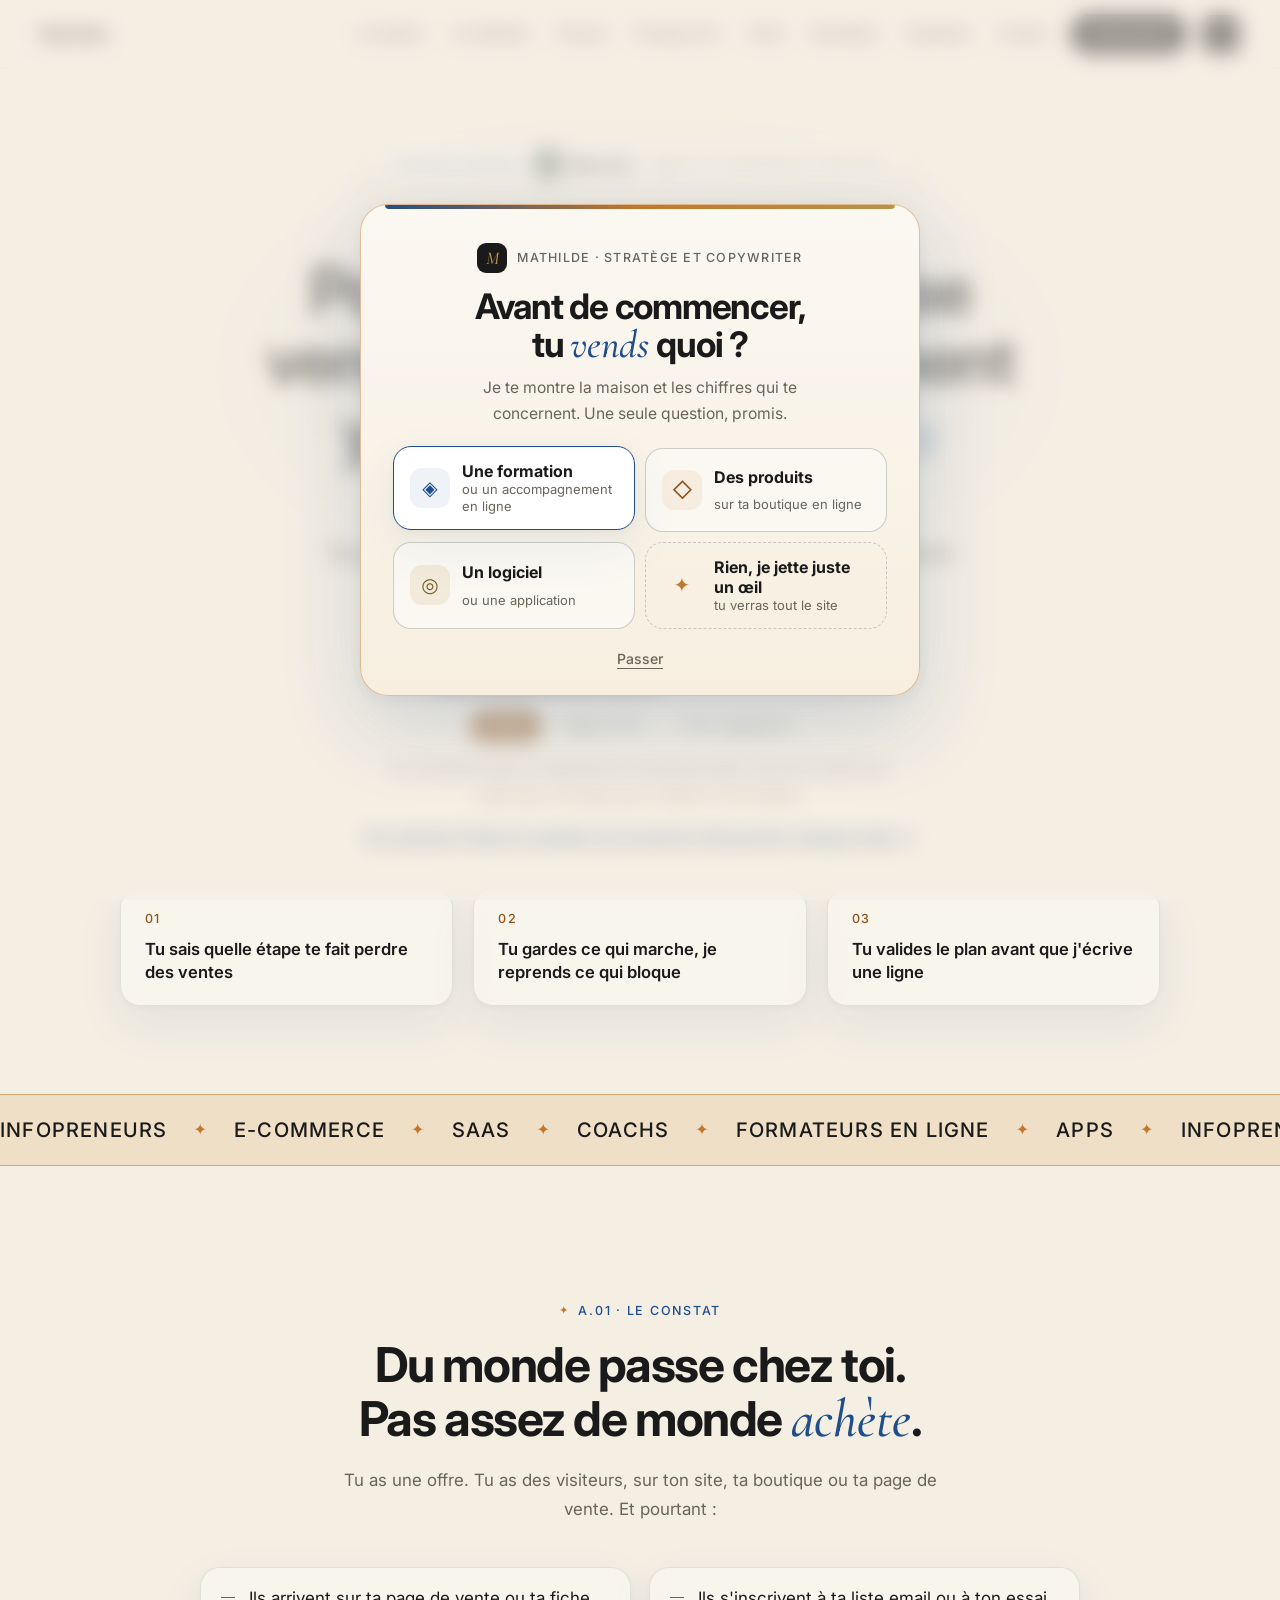
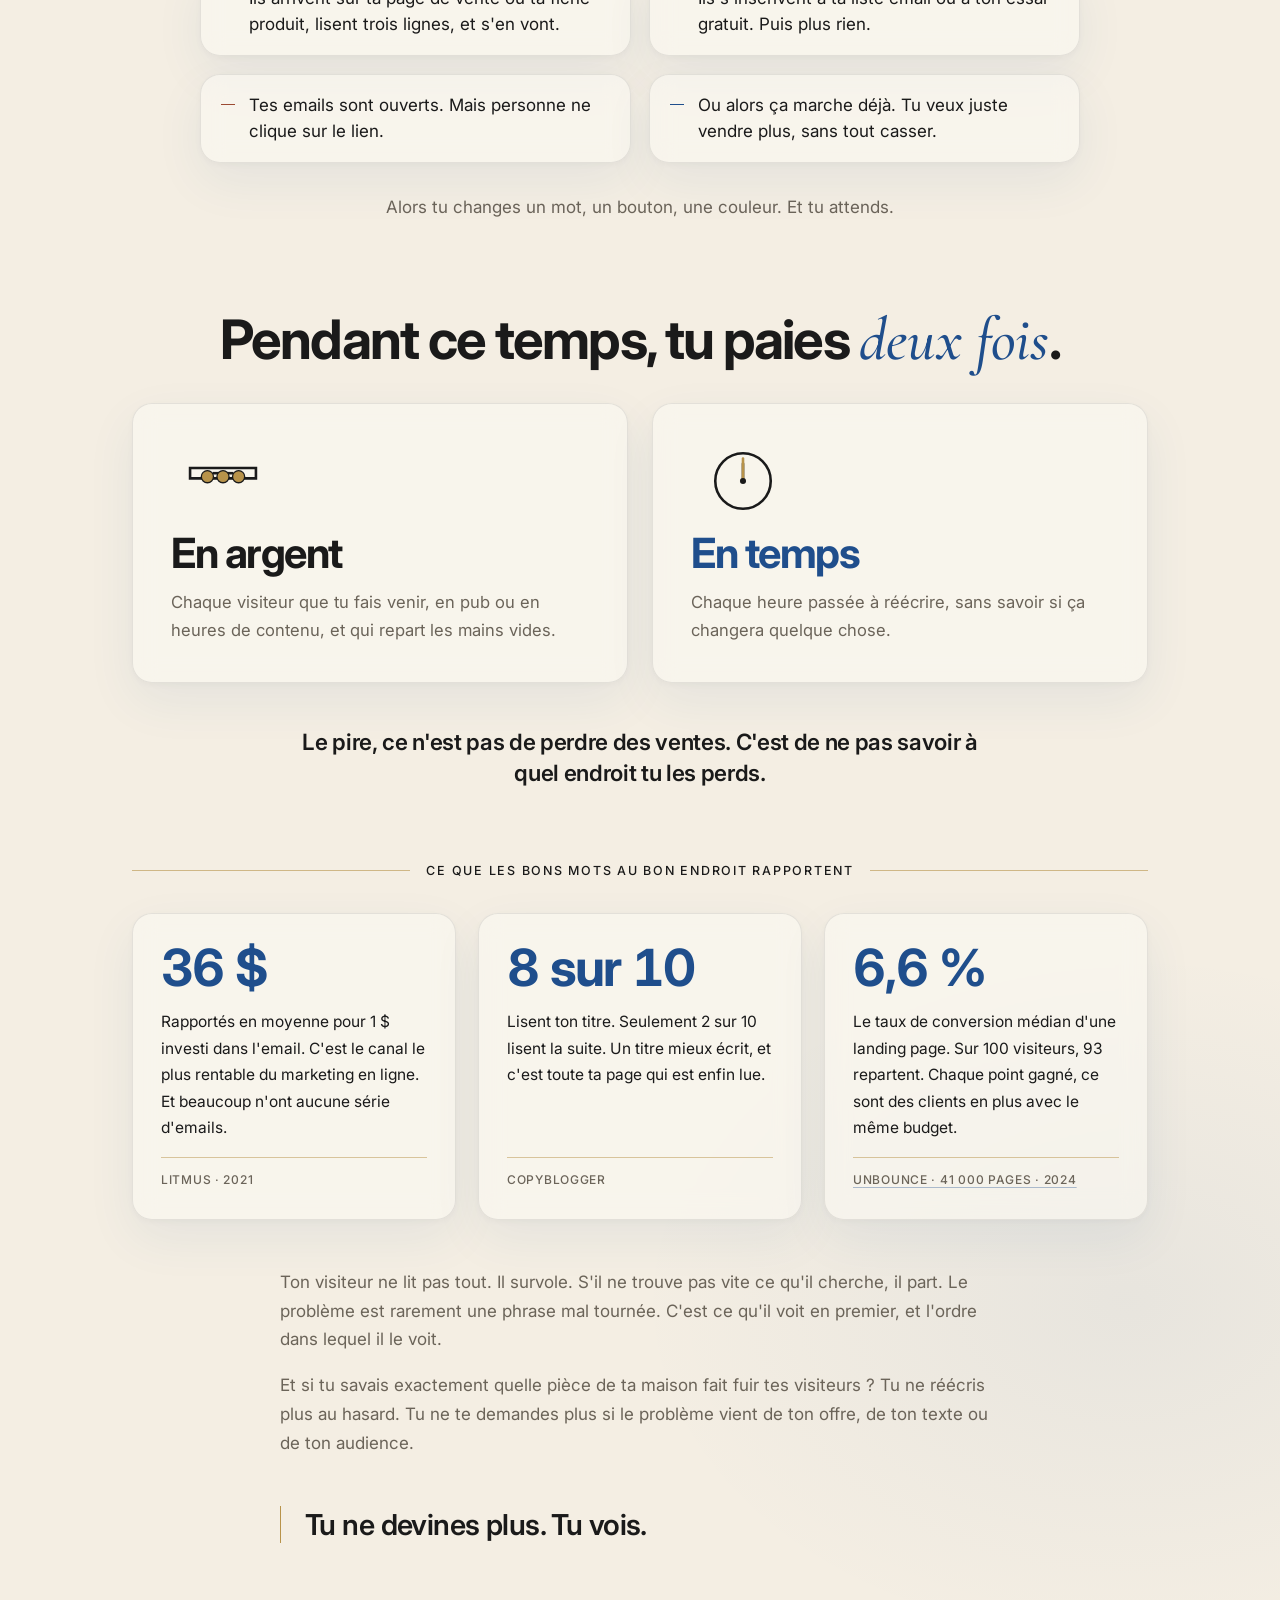
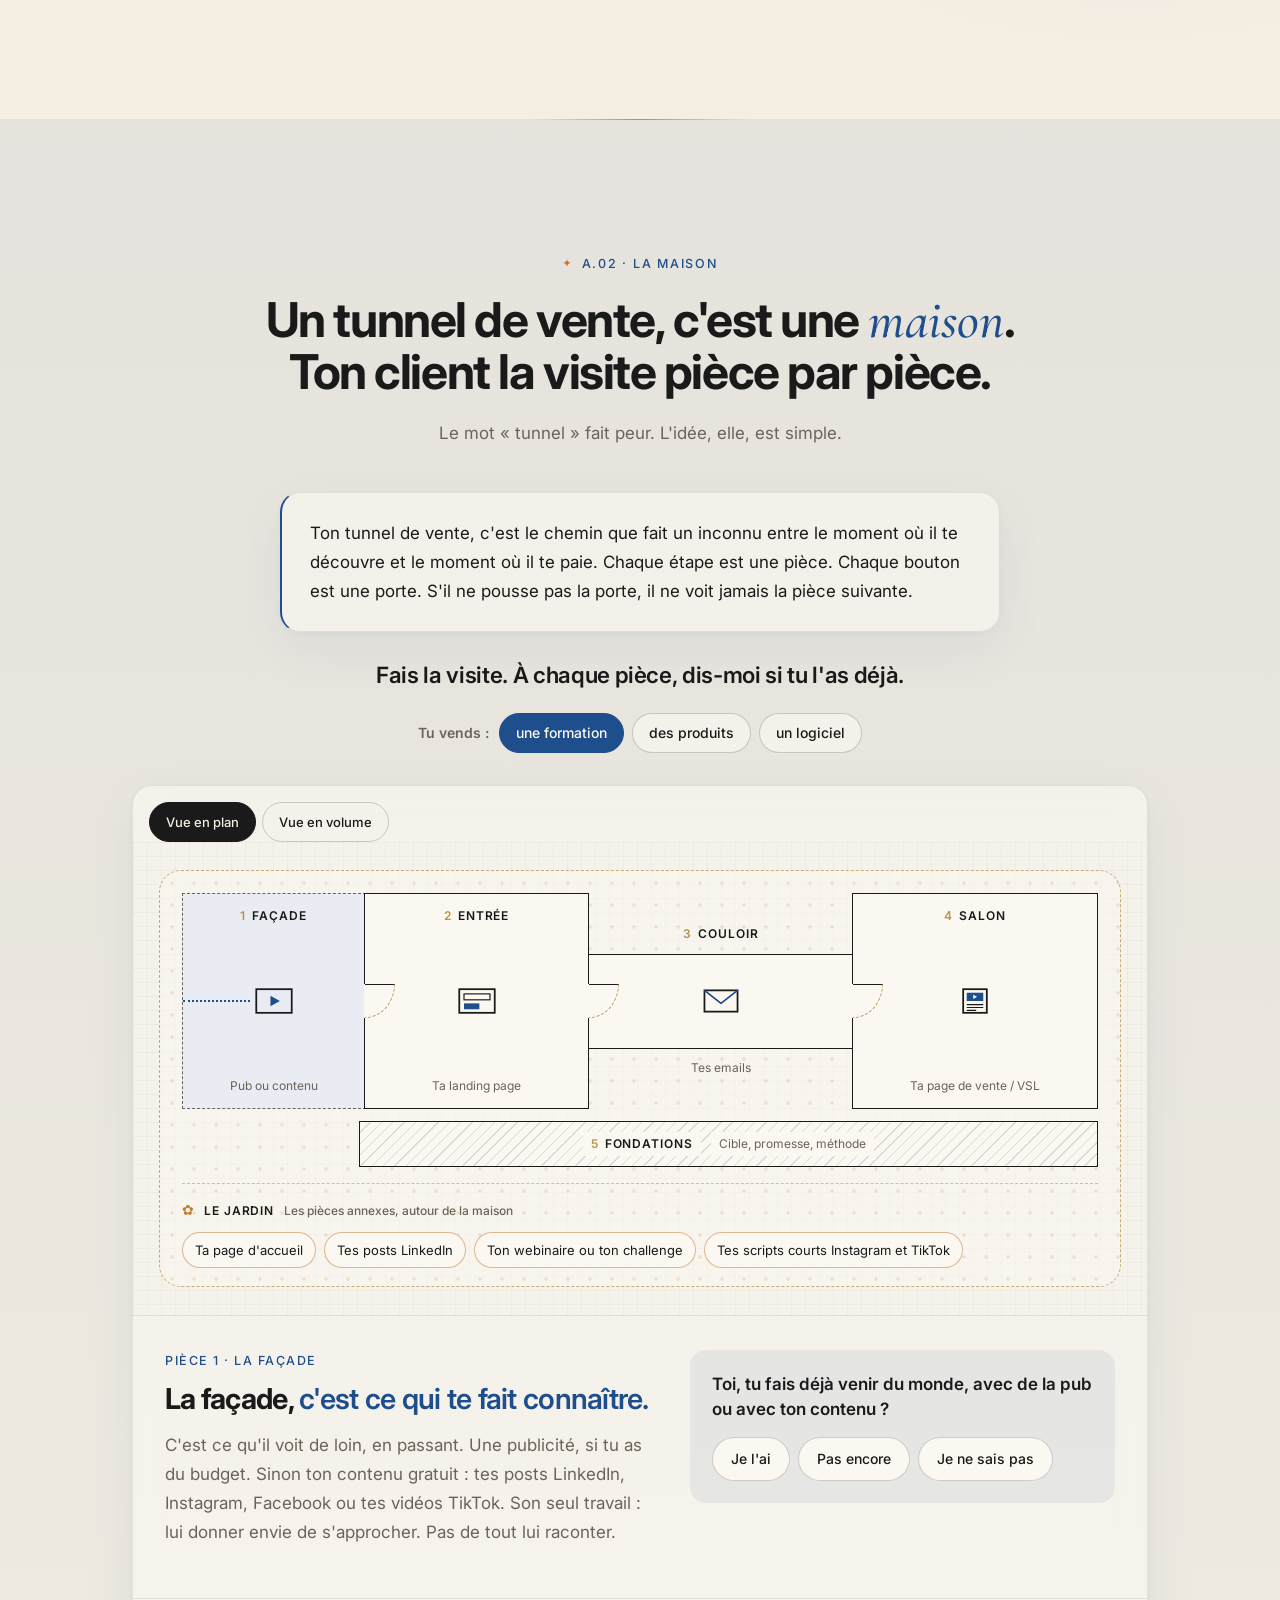
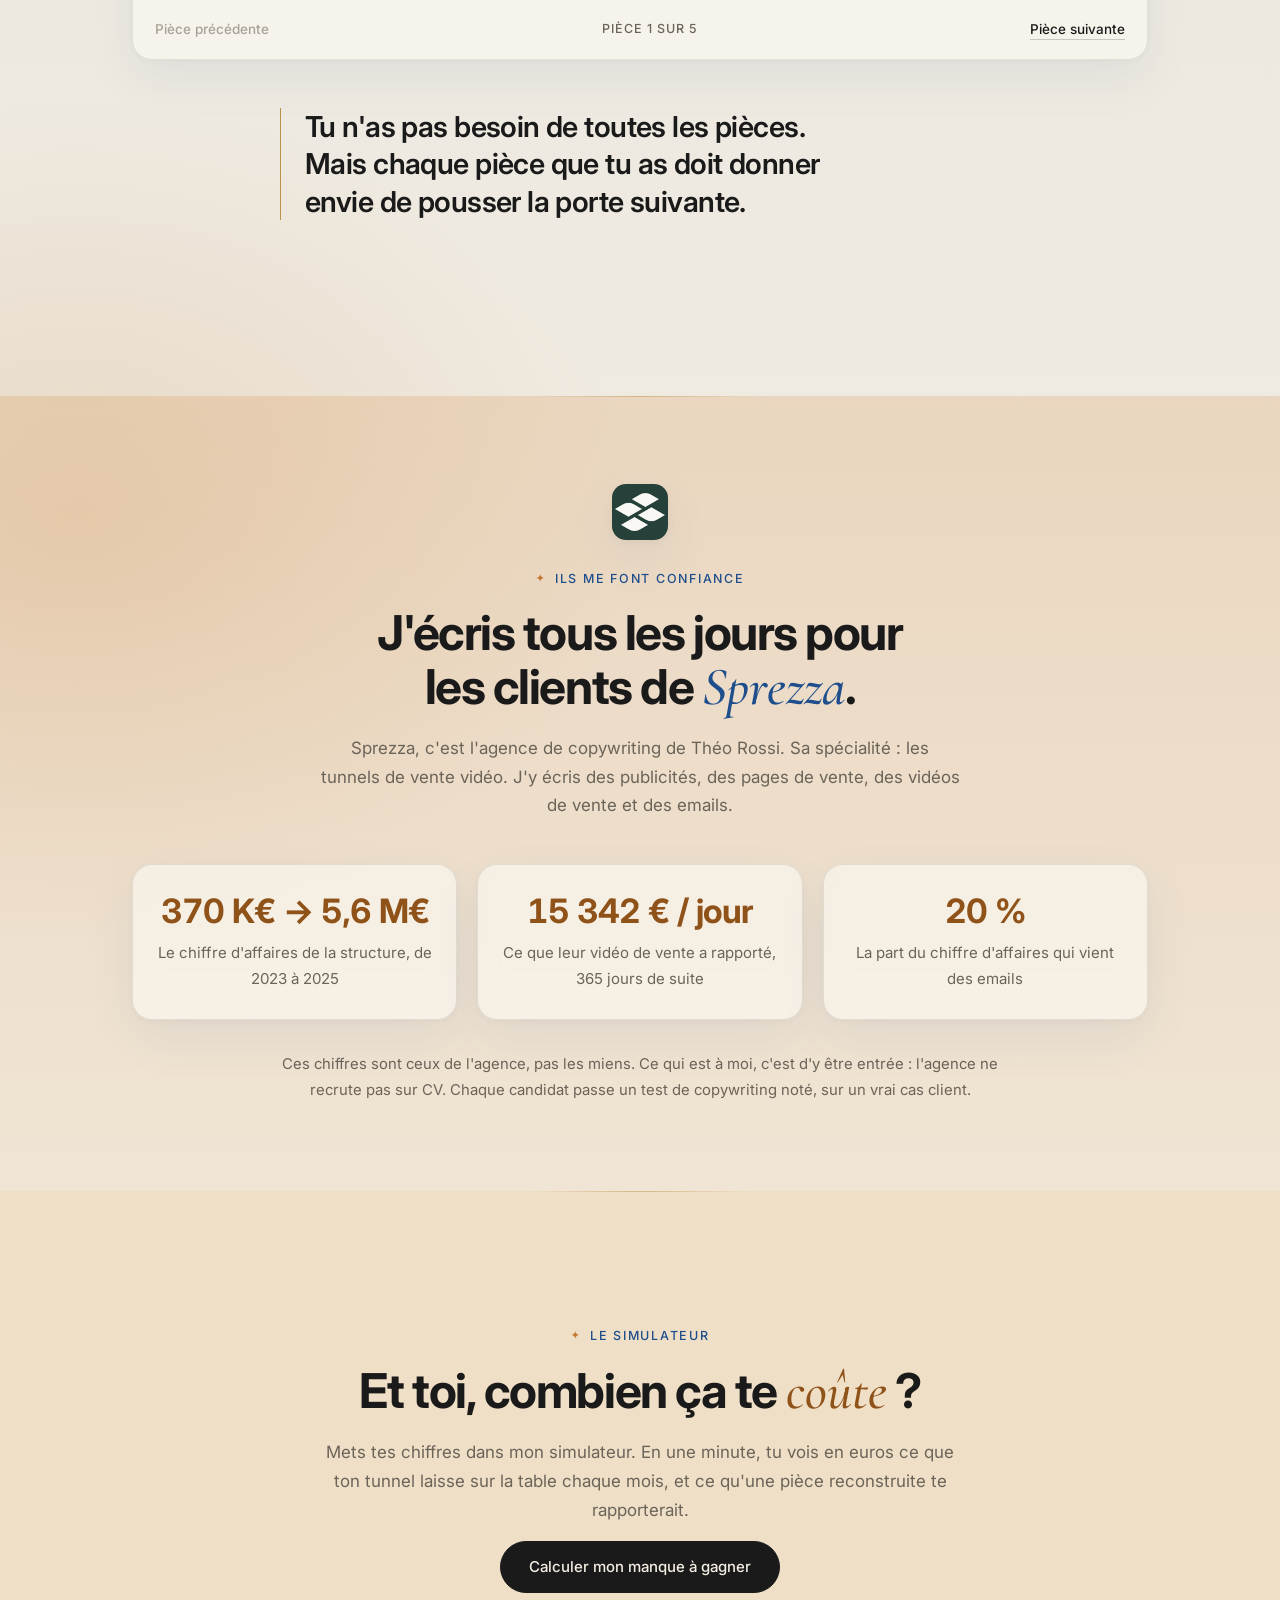
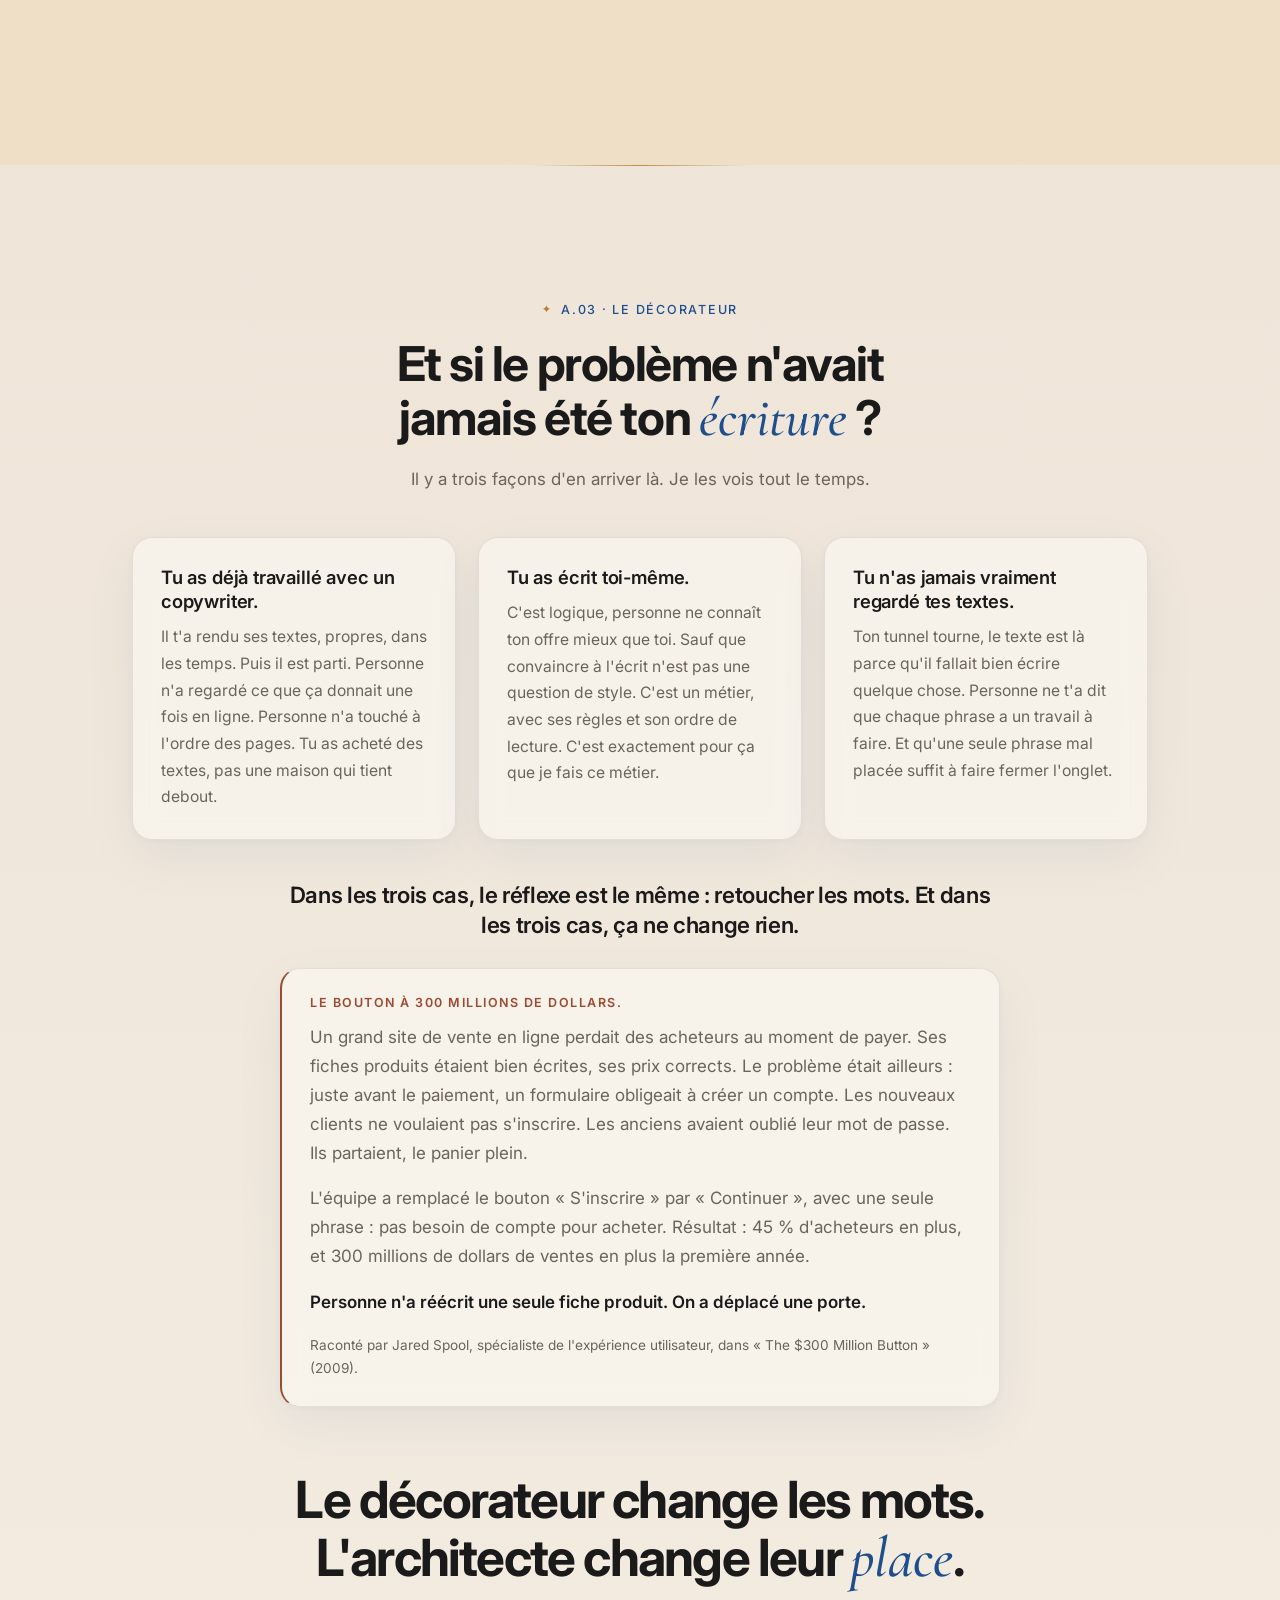
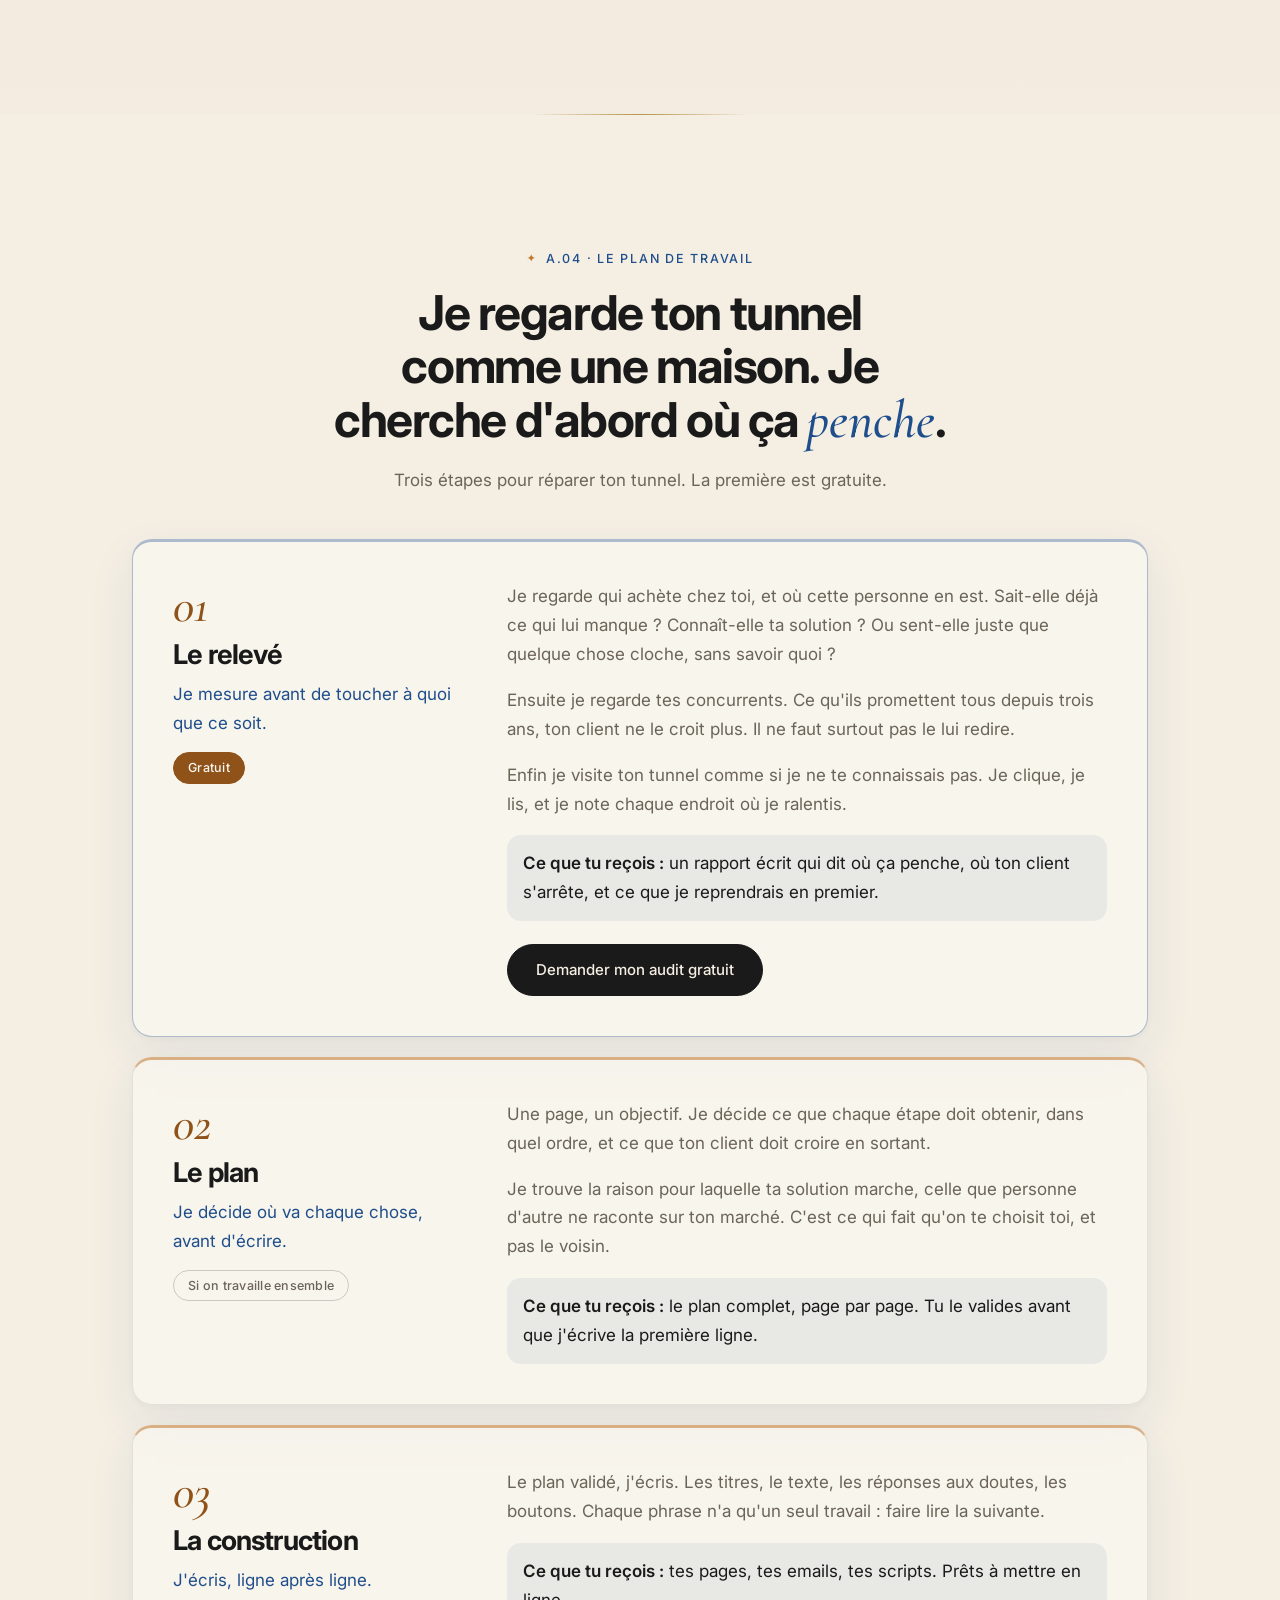
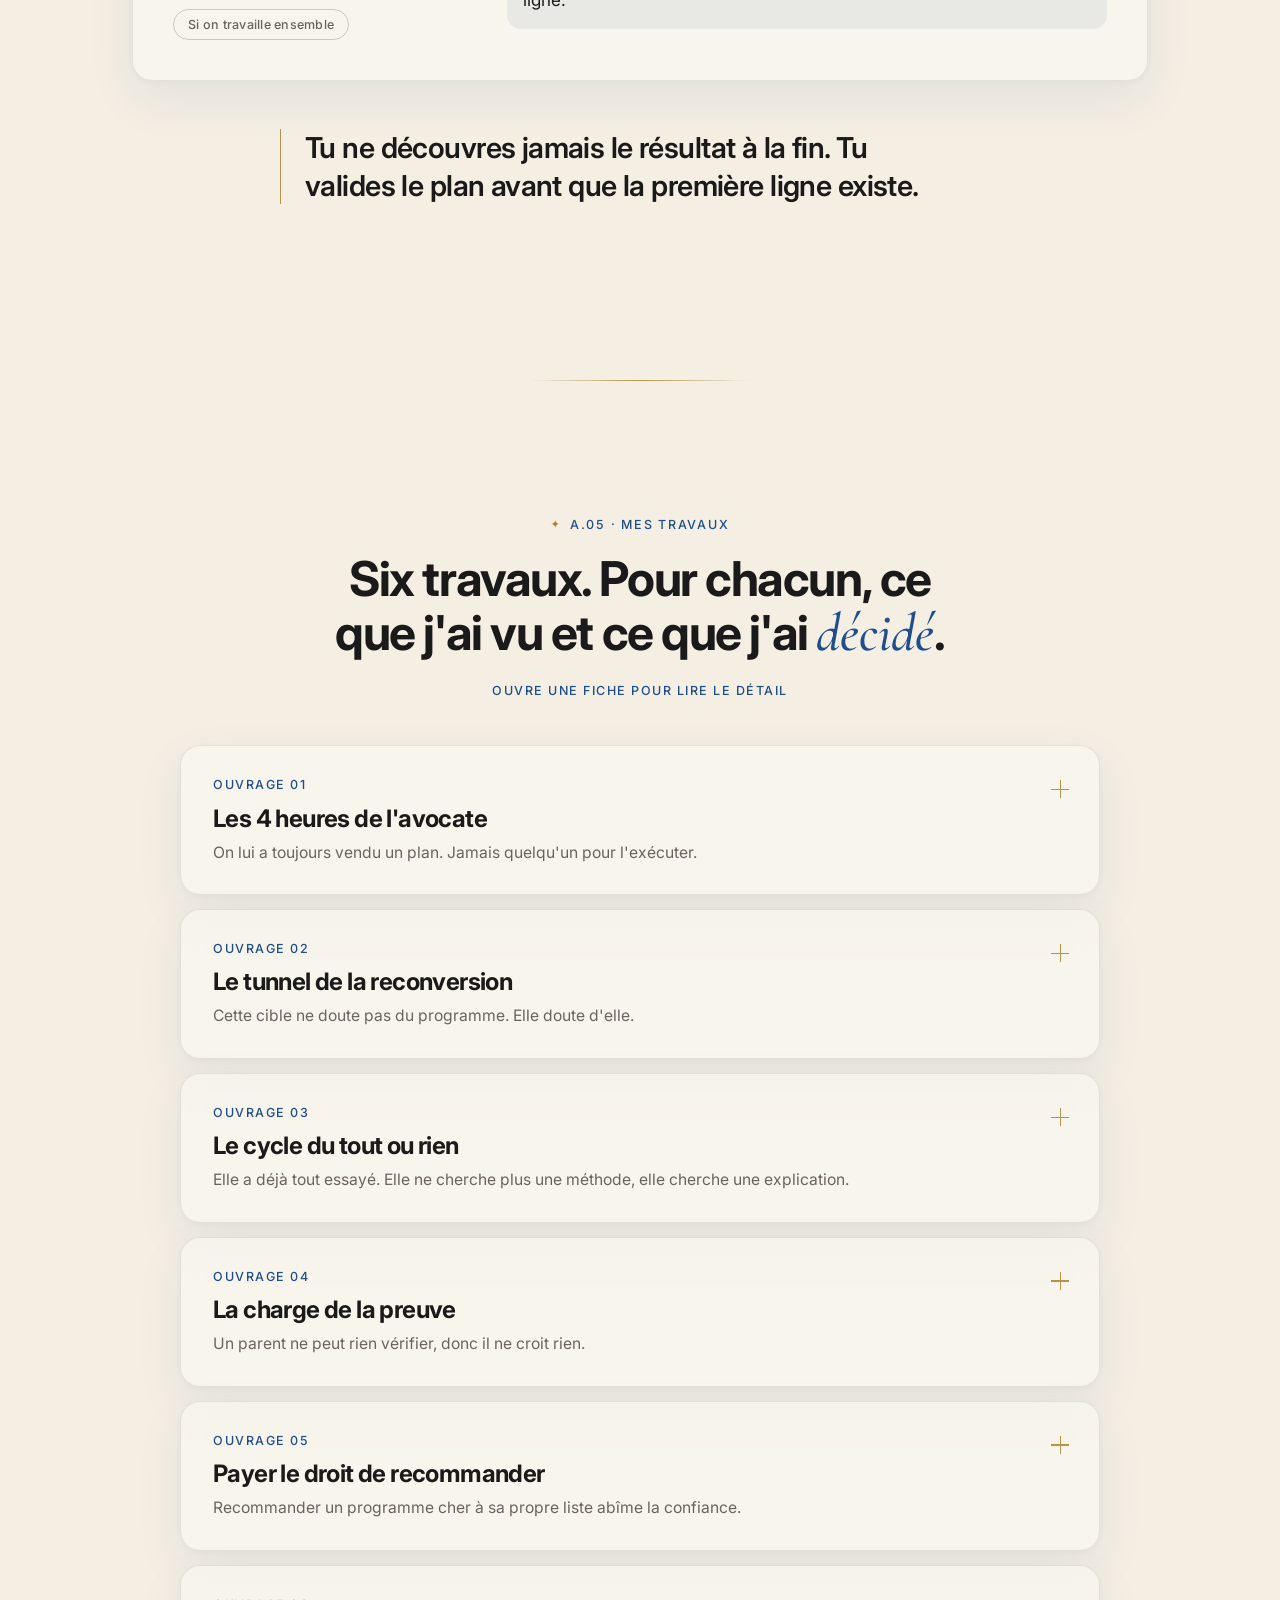
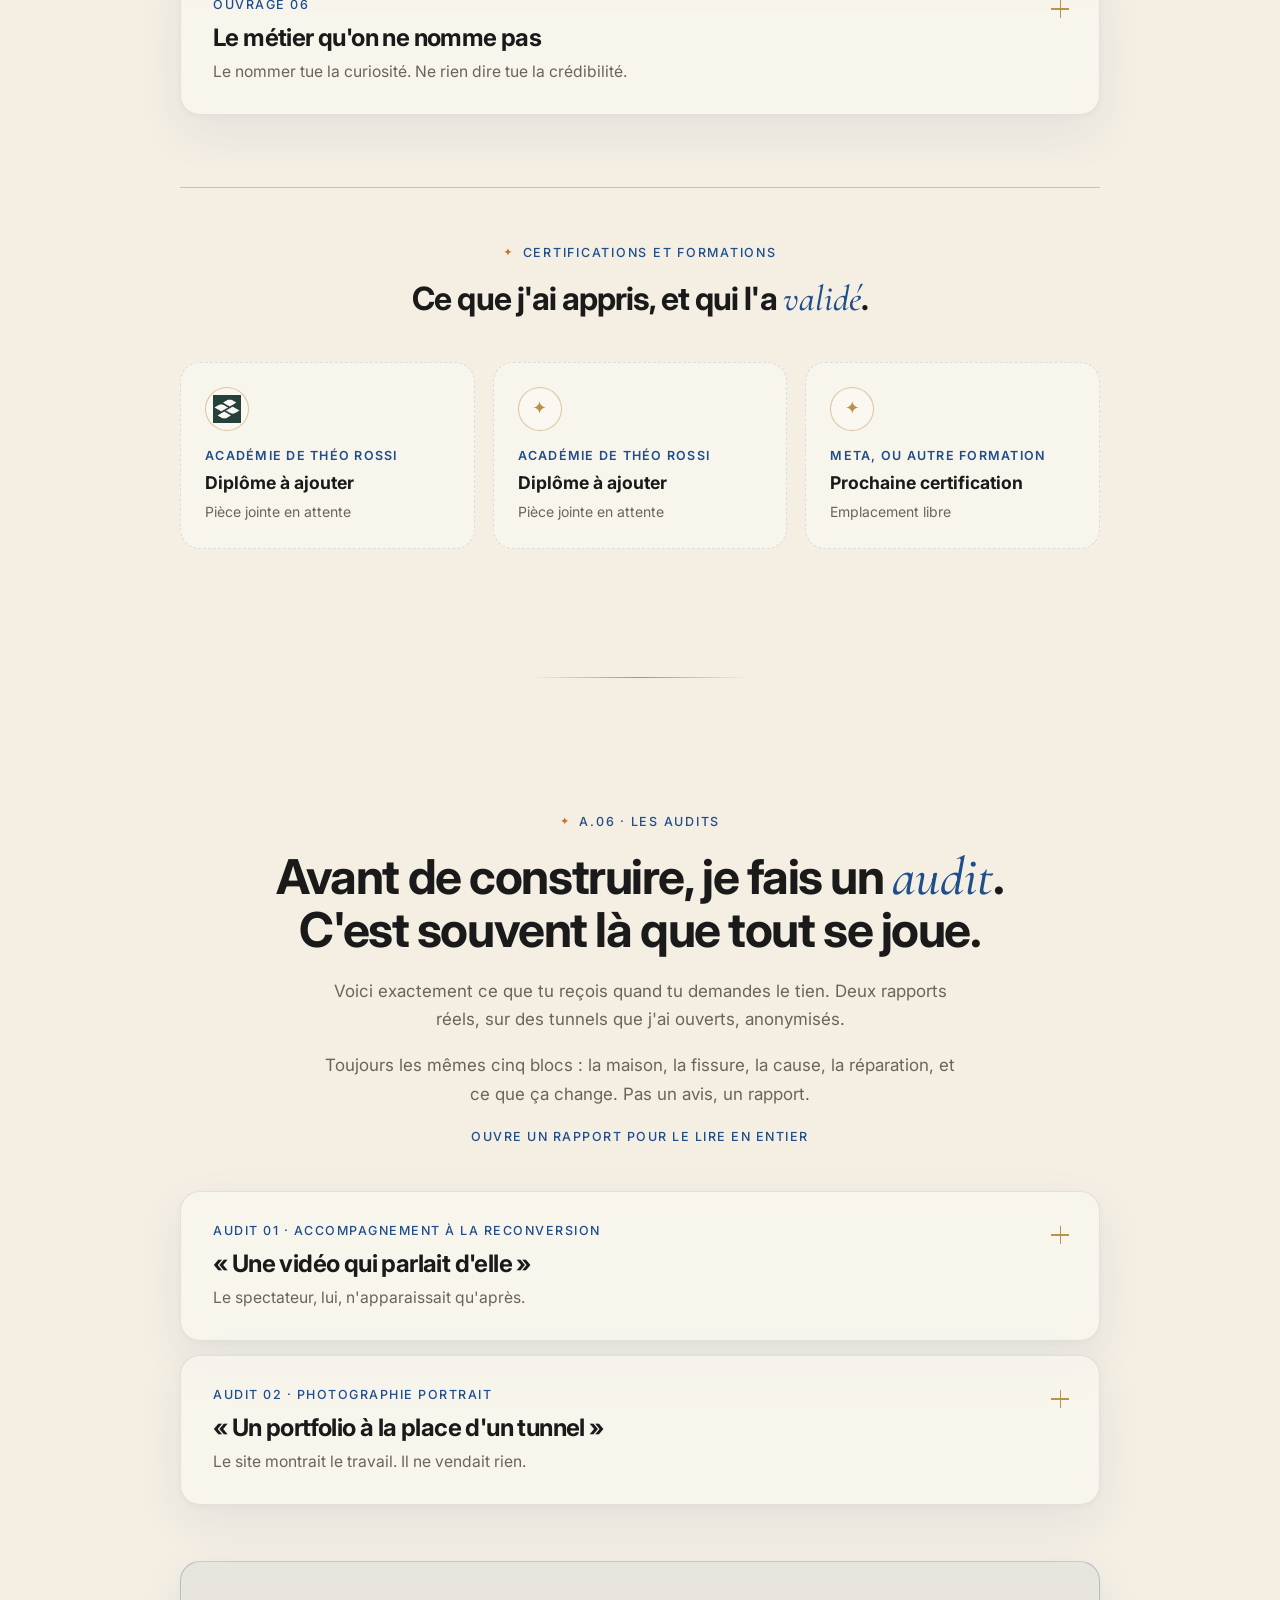
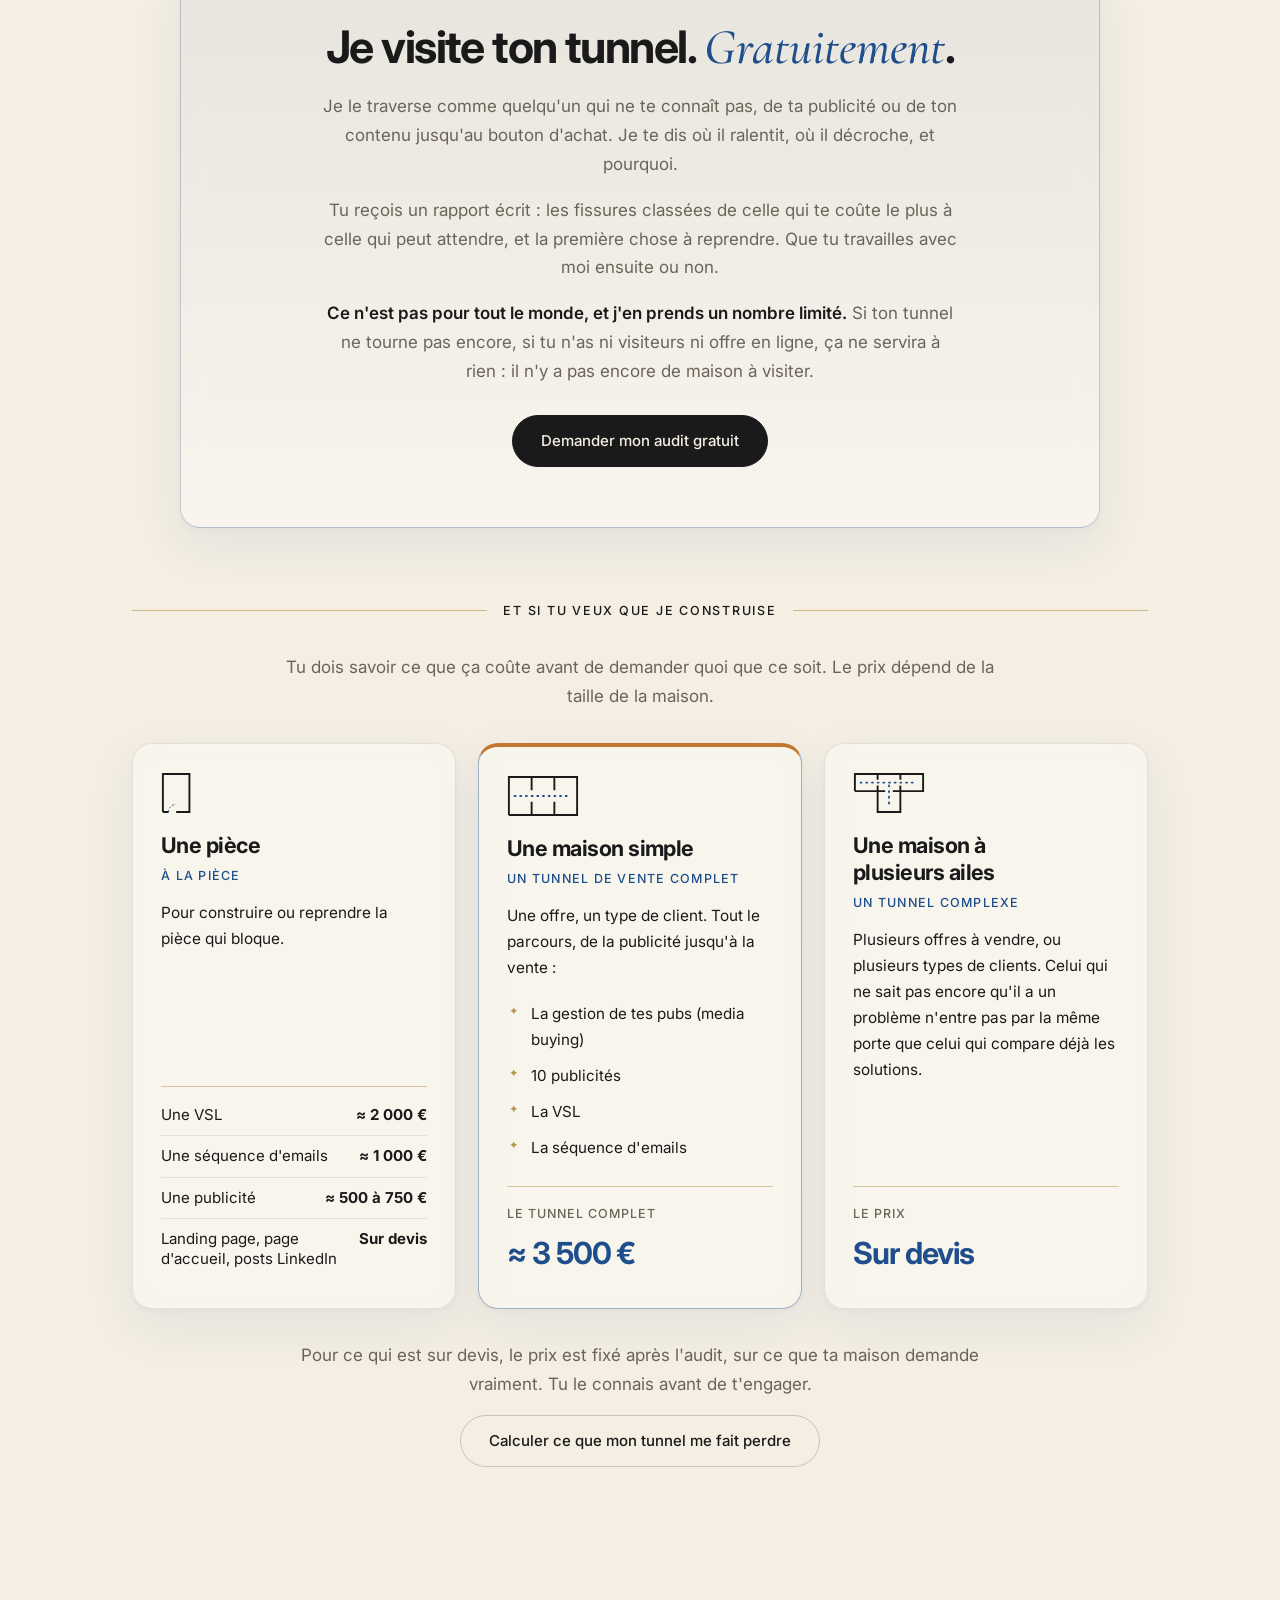
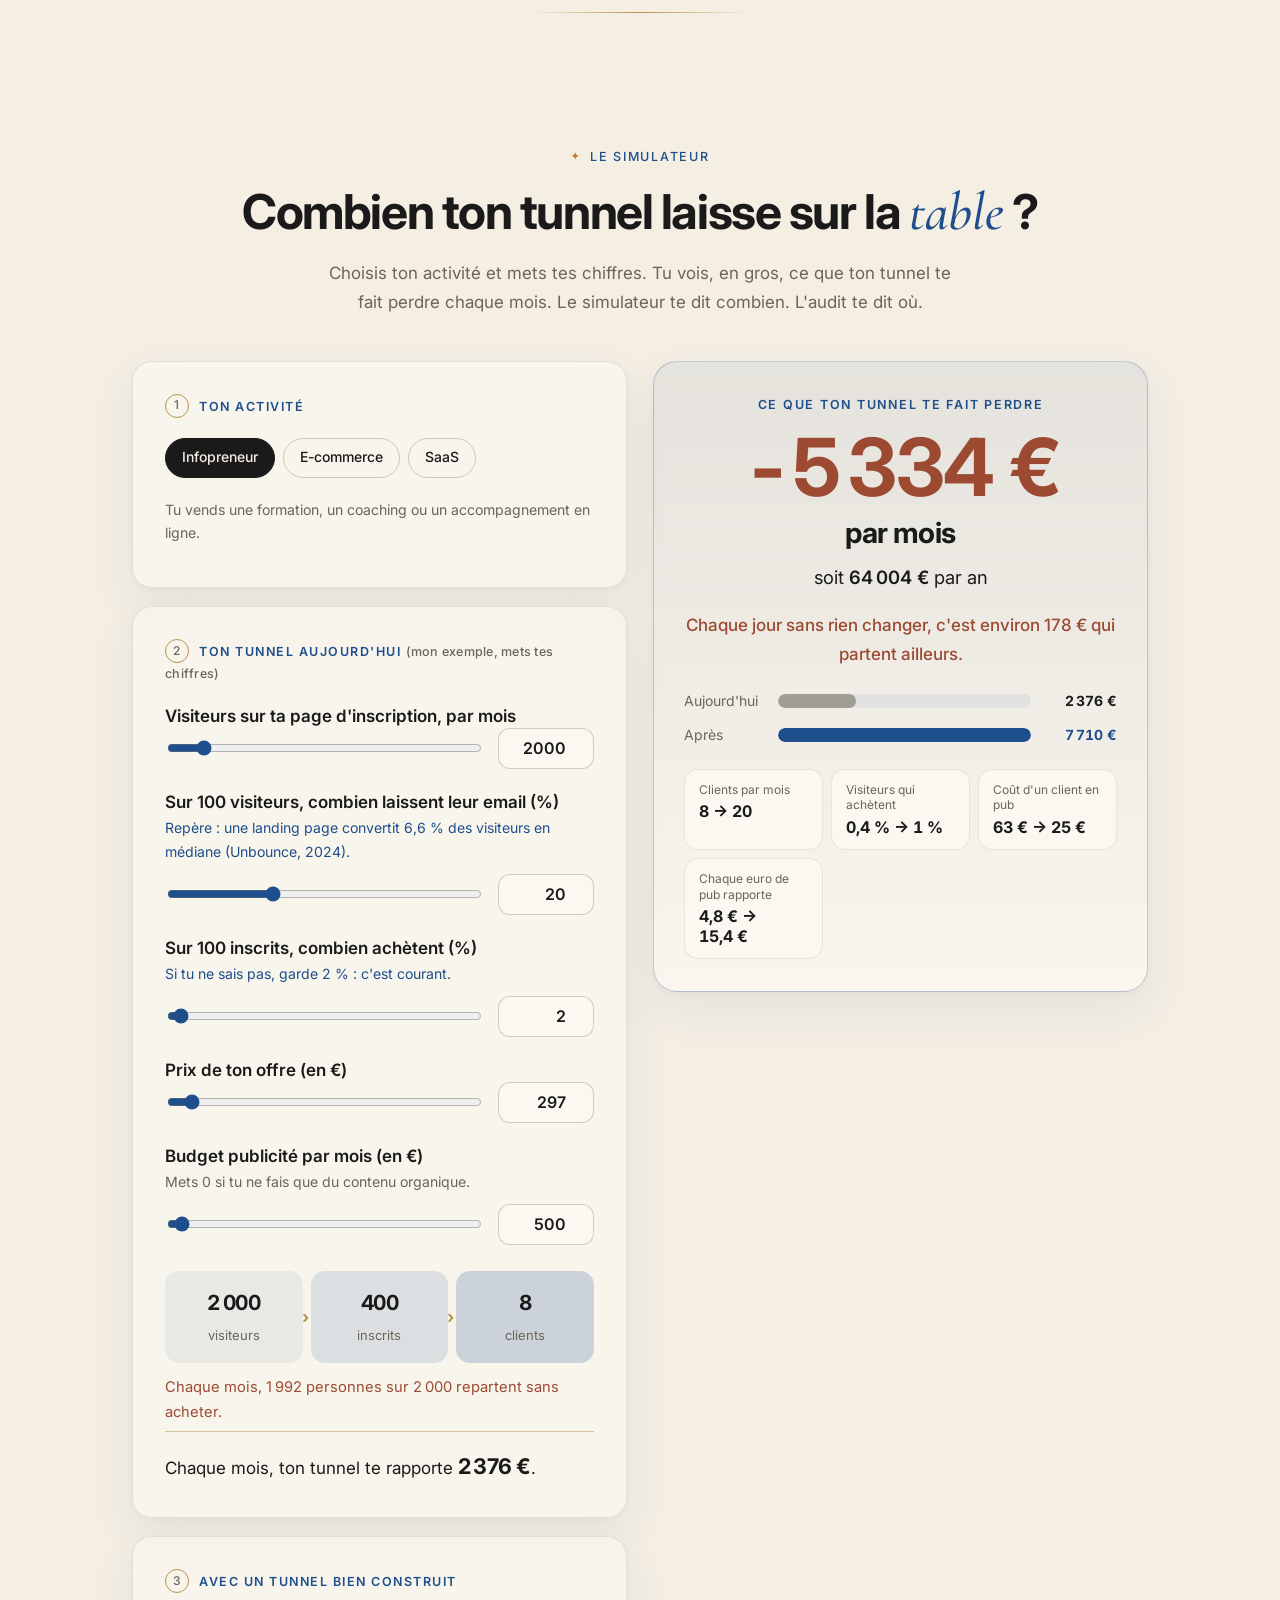
==== commit 04560e47: "Question d'accueil (tu vends quoi ?), mode un seul profil, et ocre égyptienne dans la palette Co-Aut" ====
--- a/index.html
+++ b/index.html
@@ -14,9 +14,24 @@
 <link rel="preconnect" href="https://fonts.googleapis.com">
 <link rel="preconnect" href="https://fonts.gstatic.com" crossorigin>
 <link href="https://fonts.googleapis.com/css2?family=Inter:wght@400;500;600;700&family=Cormorant+Garamond:ital,wght@1,500&display=swap" rel="stylesheet">
-<link rel="stylesheet" href="css/style.css?v=45">
+<link rel="stylesheet" href="css/style.css?v=49">
 </head>
 <body>
+<div class="accueil" id="accueil" role="dialog" aria-modal="true" aria-labelledby="accueil-titre" hidden>
+  <div class="accueil-carte">
+    <p class="accueil-signe"><span aria-hidden="true">M</span> Mathilde · Stratège et copywriter</p>
+    <h2 id="accueil-titre">Avant de commencer, tu <span class="accent">vends</span> quoi ?</h2>
+    <p class="accueil-sous">Je te montre la maison et les chiffres qui te concernent. Une seule question, promis.</p>
+    <div class="accueil-choix">
+      <button type="button" data-accueil="info"><span class="accueil-ico" aria-hidden="true">◈</span><strong>Une formation</strong><span>ou un accompagnement en ligne</span></button>
+      <button type="button" data-accueil="ecom"><span class="accueil-ico" aria-hidden="true">◇</span><strong>Des produits</strong><span>sur ta boutique en ligne</span></button>
+      <button type="button" data-accueil="saas"><span class="accueil-ico" aria-hidden="true">◎</span><strong>Un logiciel</strong><span>ou une application</span></button>
+      <button type="button" data-accueil="curieux" class="accueil-curieux"><span class="accueil-ico" aria-hidden="true">✦</span><strong>Rien, je jette juste un œil</strong><span>tu verras tout le site</span></button>
+    </div>
+    <button type="button" class="accueil-passer" data-accueil="passer">Passer</button>
+  </div>
+</div>
+
 
 <!-- Les mini-illustrations des pièces (aucun logo, aucune marque) -->
 <svg width="0" height="0" style="position:absolute" aria-hidden="true" focusable="false">
@@ -83,12 +98,6 @@
     <p class="surtitre">Stratège et copywriter · Infopreneurs, e-commerce, SaaS</p>
     <h1>Pourquoi ton offre ne se vend pas plus, et comment y remédier en <span class="accent">3 étapes</span> <span class="h1-fin">(sans tout refaire)</span></h1>
     <p class="chapo">Ta pub, ton site, tes emails : quelque part, tes visiteurs s'en vont sans acheter. Je trouve l'endroit. Puis je le réécris.</p>
-    <div class="profil-choix" role="group" aria-label="Ce que tu vends">
-      <span class="profil-label">Tu vends :</span>
-      <button type="button" class="profil-btn" data-choix-profil="info" aria-pressed="true">une formation</button>
-      <button type="button" class="profil-btn" data-choix-profil="ecom" aria-pressed="false">des produits</button>
-      <button type="button" class="profil-btn" data-choix-profil="saas" aria-pressed="false">un logiciel</button>
-    </div>
     <div class="actions">
       <a class="btn" href="https://docs.google.com/forms/d/e/1FAIpQLSe_-8tRlJAWZYybFKXNjkNFQKwHkvTZKSJkQWs8hOul3v4kxg/viewform" target="_blank" rel="noopener">Demander mon audit gratuit</a>
       <a class="btn btn-ligne" href="#ouvrages">Voir mes travaux</a>
@@ -201,7 +210,7 @@
       <p>Ton tunnel de vente, c'est le chemin que fait un inconnu entre le moment où il te découvre et le moment où il te paie. Chaque étape est une pièce. Chaque bouton est une porte. S'il ne pousse pas la porte, il ne voit jamais la pièce suivante.</p>
     </div>
     <p class="fort centre">Fais la visite. À chaque pièce, dis-moi si tu l'as déjà.</p>
-    <div class="centre profil-maison"><div class="profil-choix" role="group" aria-label="Ta maison selon ce que tu vends">
+    <div class="centre profil-maison"><p class="profil-fixe" data-profil-fixe hidden></p><div class="profil-choix" data-profil-libre role="group" aria-label="Ta maison selon ce que tu vends">
       <span class="profil-label">Tu vends :</span>
       <button type="button" class="profil-btn" data-choix-profil="info" aria-pressed="true">une formation</button>
       <button type="button" class="profil-btn" data-choix-profil="ecom" aria-pressed="false">des produits</button>
@@ -834,7 +843,8 @@
 
         <div class="sim-bloc">
           <p class="sim-titre"><span class="simx-num">1</span>Ton activité</p>
-          <div class="sim-scenarios" role="group" aria-label="Ton activité">
+          <p class="profil-fixe profil-fixe-sim" data-profil-fixe hidden></p>
+          <div class="sim-scenarios" role="group" aria-label="Ton activité" data-profil-libre>
             <button type="button" class="sim-scenario" data-profil="info" aria-pressed="true">Infopreneur</button>
             <button type="button" class="sim-scenario" data-profil="ecom" aria-pressed="false">E-commerce</button>
             <button type="button" class="sim-scenario" data-profil="saas" aria-pressed="false">SaaS</button>
@@ -1159,10 +1169,10 @@
   <span>Plan A · Feuille 1/1</span>
 </footer>
 
-<script src="js/maison.js?v=45"></script>
-<script src="js/site.js?v=45"></script>
-<script src="js/visite.js?v=45"></script>
-<script src="js/simulateur.js?v=45"></script>
-<script src="js/profil.js?v=45"></script>
+<script src="js/maison.js?v=49"></script>
+<script src="js/site.js?v=49"></script>
+<script src="js/visite.js?v=49"></script>
+<script src="js/simulateur.js?v=49"></script>
+<script src="js/profil.js?v=49"></script>
 </body>
 </html>
--- a/css/style.css
+++ b/css/style.css
@@ -1,5 +1,5 @@
 /* Mathilde · Direction artistique « Cléopâtre moderne »
-   Old money, lumineux, épuré. Le bleu lapis porte l'identité, l'or reste rare.
+   Old money, lumineux, épuré. Le bleu lapis porte l'identité, l'ocre réchauffe, l'or reste rare.
    Toutes les couleurs et les typos sont définies ici, puis utilisées partout. */
 
 :root {
@@ -18,6 +18,10 @@
   --trait: rgba(26, 26, 26, .09);
   --trait-fort: rgba(26, 26, 26, .2);
   --terre: #9C4A32;        /* repère discret pour « le problème » et « pas encore » */
+  --ocre: #C2772E;         /* ocre égyptienne : chaleur, fonds de section, chiffres, symboles */
+  --ocre-fonce: #8F5219;   /* ocre lisible pour du texte sur fond clair */
+  --ocre-voile: rgba(194, 119, 46, .09);
+  --ocre-sable: #EFDFC6;   /* sable chaud pour les bandeaux */
 
   /* Les typos */
   --f-sans: "Inter", system-ui, -apple-system, "Segoe UI", sans-serif;
@@ -44,7 +48,8 @@
   background-color: var(--creme);
   background-image:
     radial-gradient(1100px 700px at 50% -8%, rgba(31, 78, 140, .13), transparent 68%),
-    radial-gradient(700px 500px at 88% 12%, rgba(31, 78, 140, .06), transparent 70%);
+    radial-gradient(700px 500px at 88% 12%, rgba(31, 78, 140, .06), transparent 70%),
+    radial-gradient(800px 600px at 6% 22%, rgba(194, 119, 46, .16), transparent 70%);
   background-repeat: no-repeat;
   color: var(--gris);
   font-family: var(--f-sans);
@@ -870,3 +875,95 @@
 .profil-btn[aria-pressed="true"] { background: var(--lapis); border-color: var(--lapis); color: var(--blanc); }
 .profil-btn:focus-visible { outline: 2px solid var(--lapis); outline-offset: 2px; }
 .profil-maison .profil-choix { margin: 0 0 22px; }
+
+/* ============================================================
+   L'ocre égyptienne : de la chaleur à côté du lapis
+   ============================================================ */
+/* Des sections teintées, en alternance avec le crème */
+.feuille.preuve { background: linear-gradient(180deg, rgba(194, 119, 46, .2), rgba(194, 119, 46, .08)); }
+.feuille.t-bleu { background: linear-gradient(180deg, rgba(31, 78, 140, .07), rgba(31, 78, 140, .02)); }
+.feuille.t-jaune { background: linear-gradient(180deg, rgba(194, 119, 46, .18), rgba(239, 223, 198, .45)); }
+.feuille.t-rouge { background: linear-gradient(180deg, rgba(156, 74, 50, .06), rgba(156, 74, 50, .015)); }
+#simulateur-apercu { background: var(--ocre-sable); }
+#contact { background: linear-gradient(180deg, rgba(194, 119, 46, .08), transparent); }
+.feuille.preuve + .feuille::before, .feuille + .feuille.preuve::before { opacity: .5; }
+
+/* Le bandeau qui défile : un ruban ocre */
+.defile { background: var(--ocre-sable); border-color: rgba(194, 119, 46, .55); }
+.defile-piste li::after { color: var(--ocre); }
+
+/* Symboles et numéros */
+.ref::before { color: var(--ocre); }
+.benefices b, .etape-num { color: var(--ocre-fonce); }
+.preuve .chiffres b, #simulateur-apercu .accent, .t-jaune .accent { color: var(--ocre-fonce); }
+.raisons li:nth-child(even) .raison-tag { background: var(--ocre-voile); color: var(--ocre-fonce); }
+.sciences li:nth-child(even) { background: var(--ocre-voile); border-color: rgba(194, 119, 46, .35); }
+.simx-stats-liste li:nth-child(3n+2) strong { color: var(--ocre-fonce); }
+.tarif-milieu { border-top: 4px solid var(--ocre); }
+.etape { border-top: 3px solid rgba(194, 119, 46, .55); }
+.jardin-liste li { border-color: rgba(194, 119, 46, .5); }
+.jardin-titre > span:first-child { color: var(--ocre); }
+.pied { border-top-color: rgba(194, 119, 46, .6); }
+.fiche:hover, .contact-carte:hover, .simx-piece:hover { border-color: var(--ocre); }
+.btn-ligne:hover { border-color: var(--ocre); }
+
+/* ============================================================
+   La question d'accueil : « Avant de commencer, tu vends quoi ? »
+   ============================================================ */
+html.accueil-ouvert, html.accueil-ouvert body { overflow: hidden; }
+.accueil {
+  position: fixed; inset: 0; z-index: 100; display: grid; place-items: center; padding: 16px;
+  background: rgba(244, 238, 227, .55); -webkit-backdrop-filter: blur(10px); backdrop-filter: blur(10px);
+  opacity: 0; transition: opacity .25s ease;
+}
+.accueil.visible { opacity: 1; }
+.accueil-carte {
+  width: 100%; max-width: 560px; max-height: calc(100vh - 32px); overflow-y: auto;
+  padding: 30px 22px 18px; border-radius: 28px; text-align: center;
+  background: linear-gradient(180deg, var(--blanc), #F7EEDF);
+  border: 1px solid rgba(194, 119, 46, .45);
+  box-shadow: 0 30px 80px rgba(31, 78, 140, .18), 0 4px 14px rgba(26, 26, 26, .06);
+  transform: translateY(12px) scale(.98); transition: transform .3s ease;
+  position: relative;
+}
+.accueil-carte::before {
+  content: ""; position: absolute; left: 24px; right: 24px; top: 0; height: 4px; border-radius: 0 0 4px 4px;
+  background: linear-gradient(90deg, var(--lapis), var(--ocre), var(--or));
+}
+.accueil.visible .accueil-carte { transform: none; }
+.accueil-signe { display: inline-flex; align-items: center; gap: 10px; margin: 0 0 14px; font-size: 12.5px; font-weight: 500; letter-spacing: .1em; text-transform: uppercase; color: var(--gris); }
+.accueil-signe span { display: grid; place-items: center; width: 30px; height: 30px; border-radius: 9px; background: var(--noir); color: var(--or); font-family: var(--f-serif); font-style: italic; font-size: 18px; letter-spacing: 0; text-transform: none; }
+.accueil h2 { font-size: clamp(1.6rem, 6vw, 2.2rem); line-height: 1.1; letter-spacing: -.035em; margin-bottom: 10px; }
+.accueil-sous { font-size: .98rem; margin: 0 auto 20px; max-width: 400px; }
+.accueil-choix { display: grid; gap: 10px; }
+@media (min-width: 520px) { .accueil-choix { grid-template-columns: 1fr 1fr; } .accueil-carte { padding: 38px 32px 20px; } }
+.accueil-choix button {
+  display: grid; grid-template-columns: auto 1fr; grid-template-rows: auto auto; column-gap: 12px; align-items: center;
+  min-height: 64px; padding: 14px 16px; text-align: left; cursor: pointer;
+  border-radius: 18px; border: 1px solid var(--trait-fort); background: var(--blanc); color: var(--noir);
+  font: inherit; transition: border-color .2s, transform .2s, box-shadow .2s, background .2s;
+}
+.accueil-choix button:hover, .accueil-choix button:focus-visible { border-color: var(--lapis); background: #fff; transform: translateY(-2px); box-shadow: var(--ombre); outline: none; }
+.accueil-ico { grid-row: span 2; display: grid; place-items: center; width: 40px; height: 40px; border-radius: 12px; background: var(--lapis-voile); color: var(--lapis); font-size: 20px; }
+.accueil-choix button:nth-child(2) .accueil-ico { background: var(--ocre-voile); color: var(--ocre-fonce); }
+.accueil-choix button:nth-child(3) .accueil-ico { background: rgba(184, 147, 74, .14); color: #7A5F27; }
+.accueil-choix strong { font-size: 1rem; font-weight: 700; line-height: 1.25; }
+.accueil-choix button > span:last-child { font-size: 13px; color: var(--gris); line-height: 1.3; }
+.accueil-curieux { background: transparent !important; border-style: dashed !important; }
+.accueil-curieux .accueil-ico { background: transparent; color: var(--ocre); }
+.accueil-passer { margin: 14px auto 0; padding: 8px 14px; border: 0; background: none; color: var(--gris); font: 500 14px/1.2 var(--f-sans); text-decoration: underline; text-underline-offset: 4px; cursor: pointer; }
+.accueil-passer:hover { color: var(--noir); }
+@media (prefers-reduced-motion: reduce) { .accueil, .accueil-carte { transition: none; } }
+
+/* « Tu vends des produits. Changer » */
+.profil-fixe { margin: 0 0 22px; font-weight: 600; color: var(--noir); }
+.profil-fixe-sim { margin: 0 0 12px; text-align: left; }
+.profil-changer { margin-left: 6px; padding: 4px 12px; border-radius: 999px; border: 1px solid rgba(194, 119, 46, .6); background: var(--ocre-voile); color: var(--ocre-fonce); font: 600 13px/1.2 var(--f-sans); cursor: pointer; }
+.profil-changer:hover { background: rgba(194, 119, 46, .16); }
+.raisons li > b, .raisons b { color: var(--ocre); }
+.confiance-pastille { border-color: rgba(194, 119, 46, .4); }
+.etiq-plein { background: var(--ocre-fonce); border-color: var(--ocre-fonce); color: var(--blanc); }
+/* Sur téléphone, l'étiquette d'une pièce ne passe jamais sous l'icône : elle va à la ligne */
+@media (max-width: 759px) {
+  .piece:not(.p-couloir):not(.p-fondations) .p-sub { max-width: calc(50% - 32px); text-align: right; line-height: 1.25; }
+}
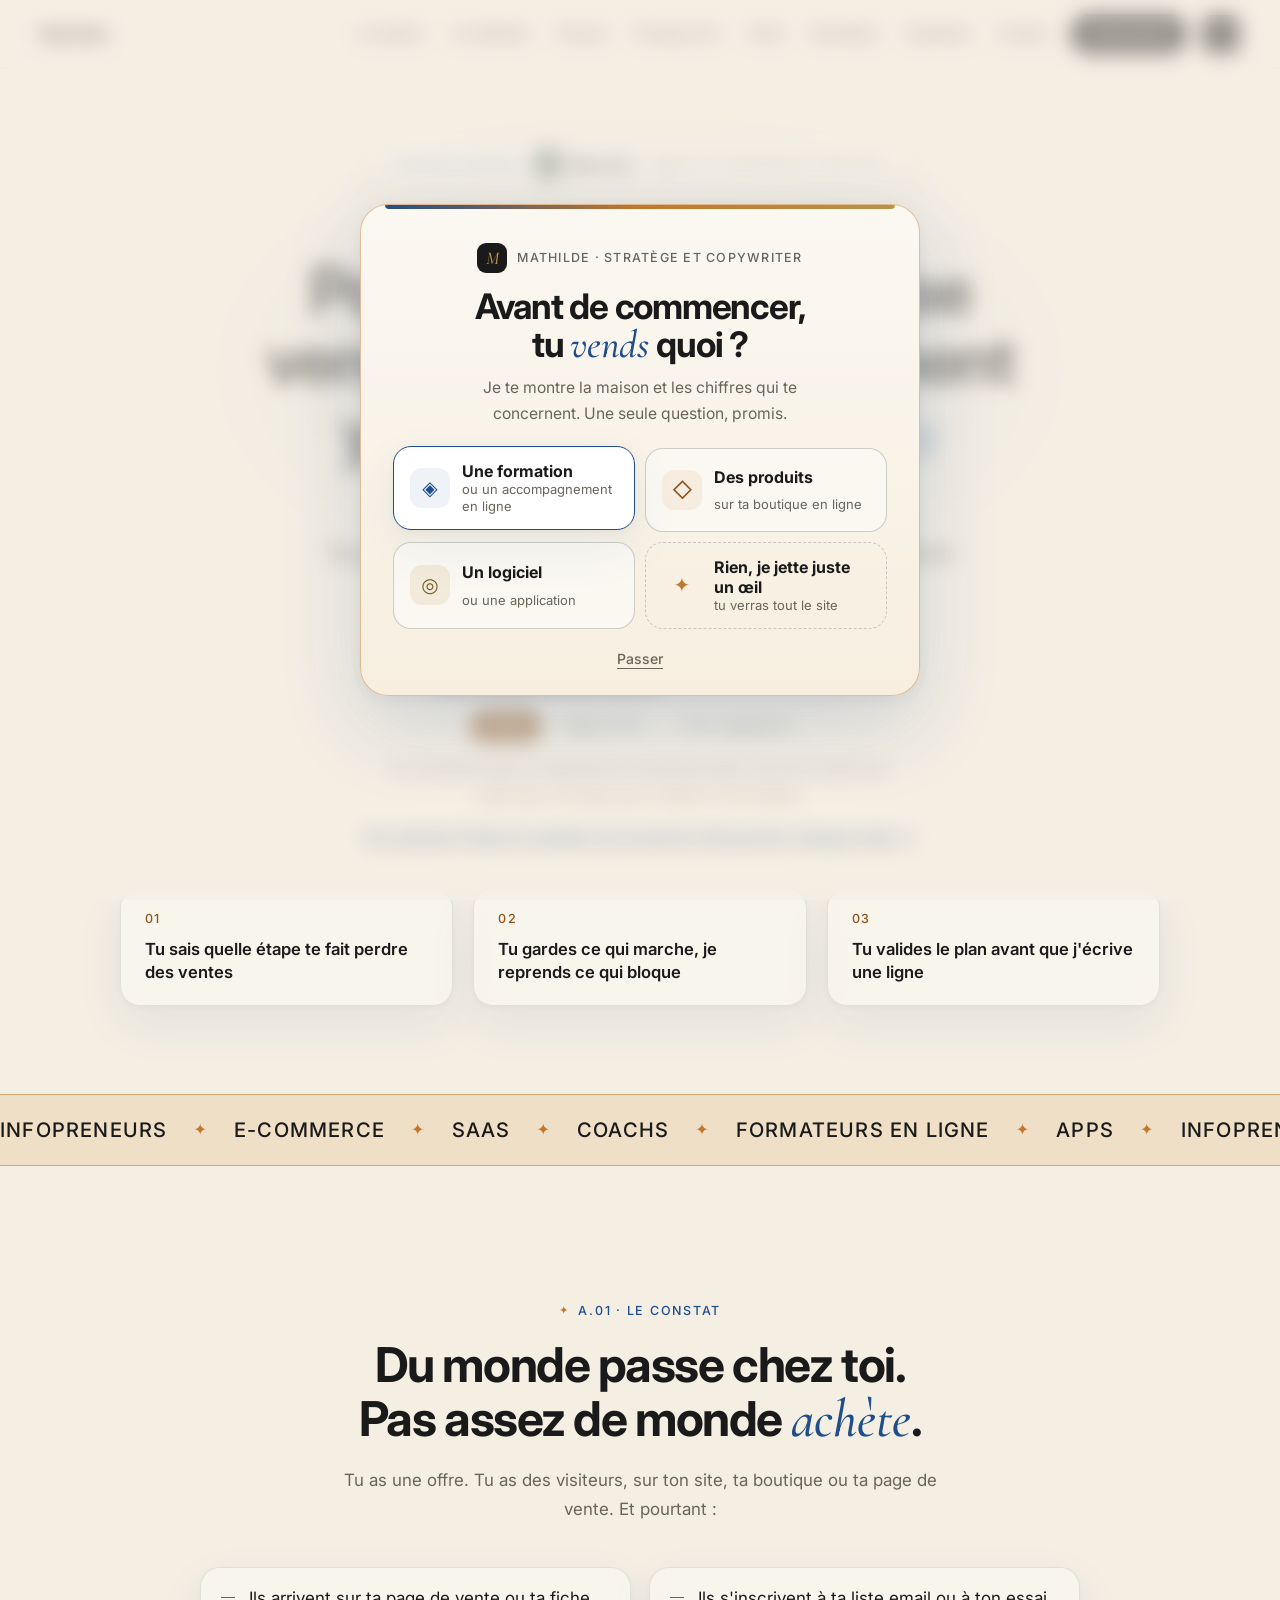
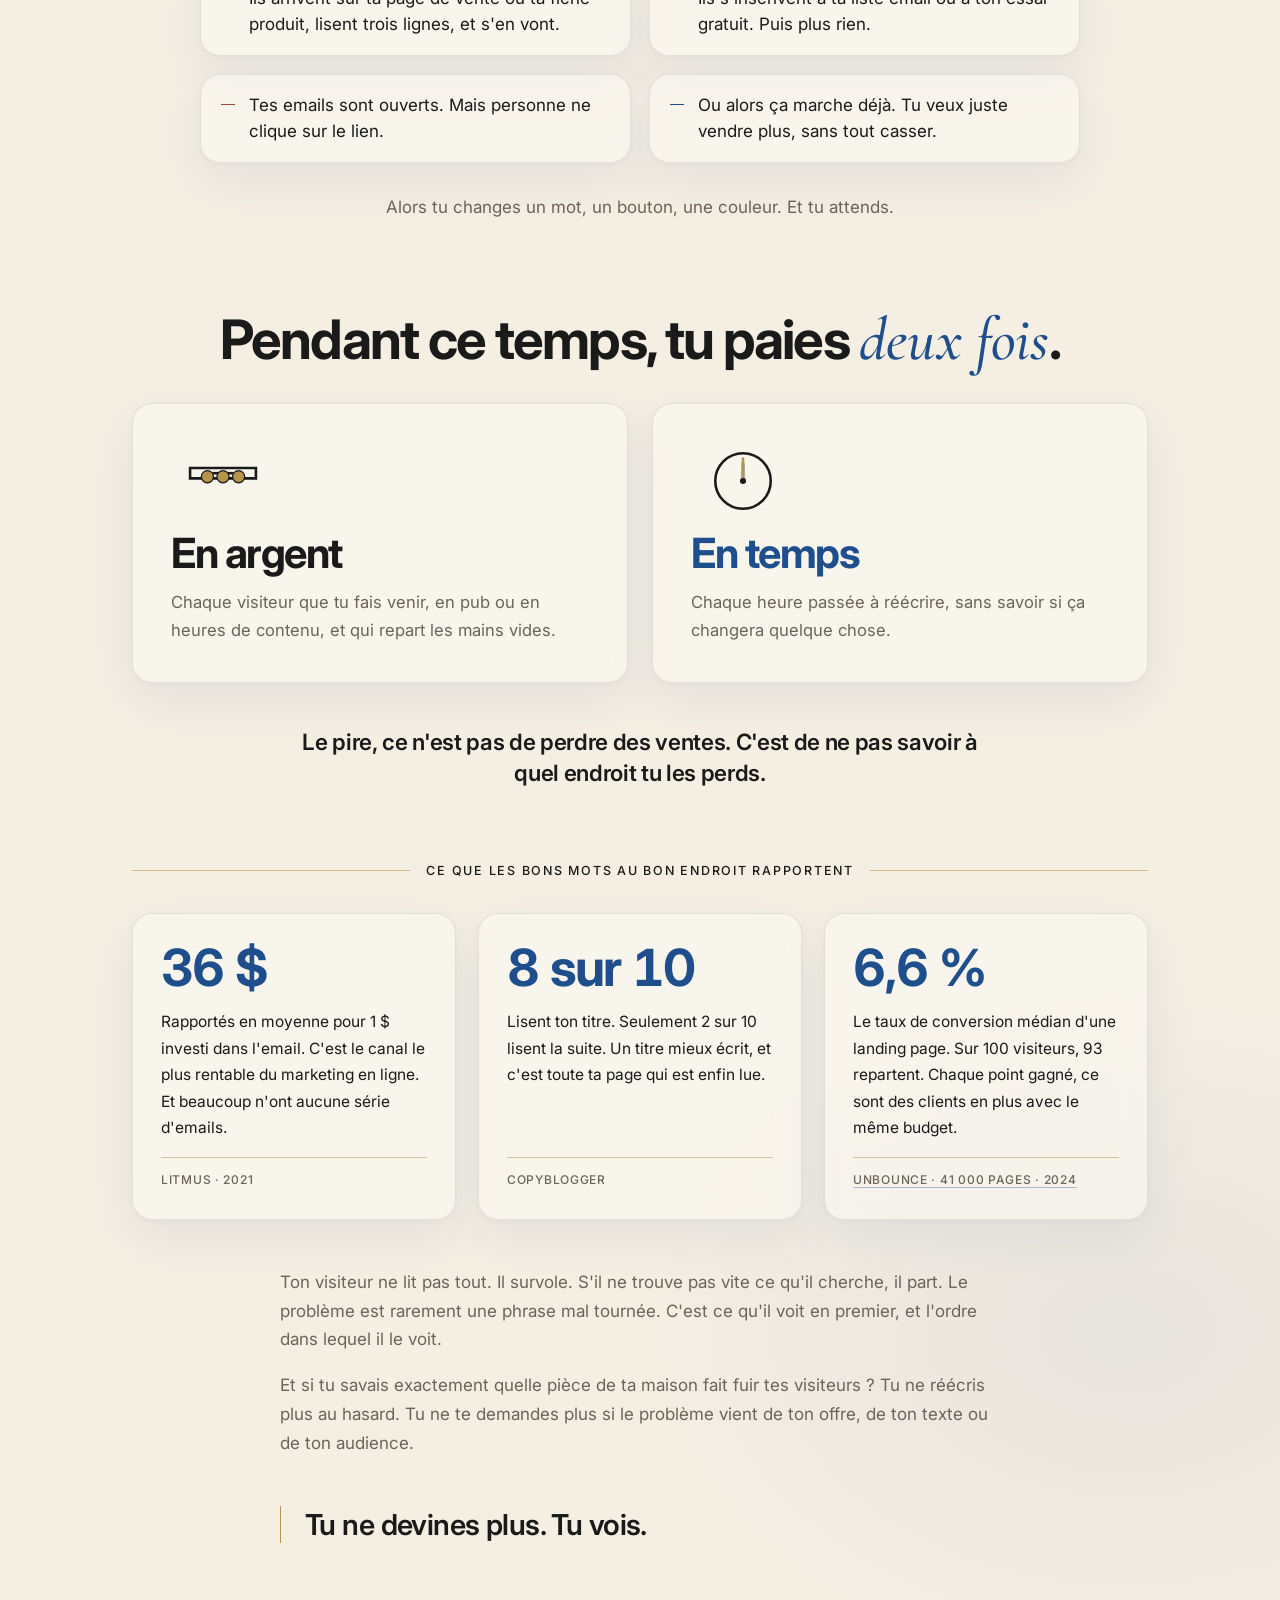
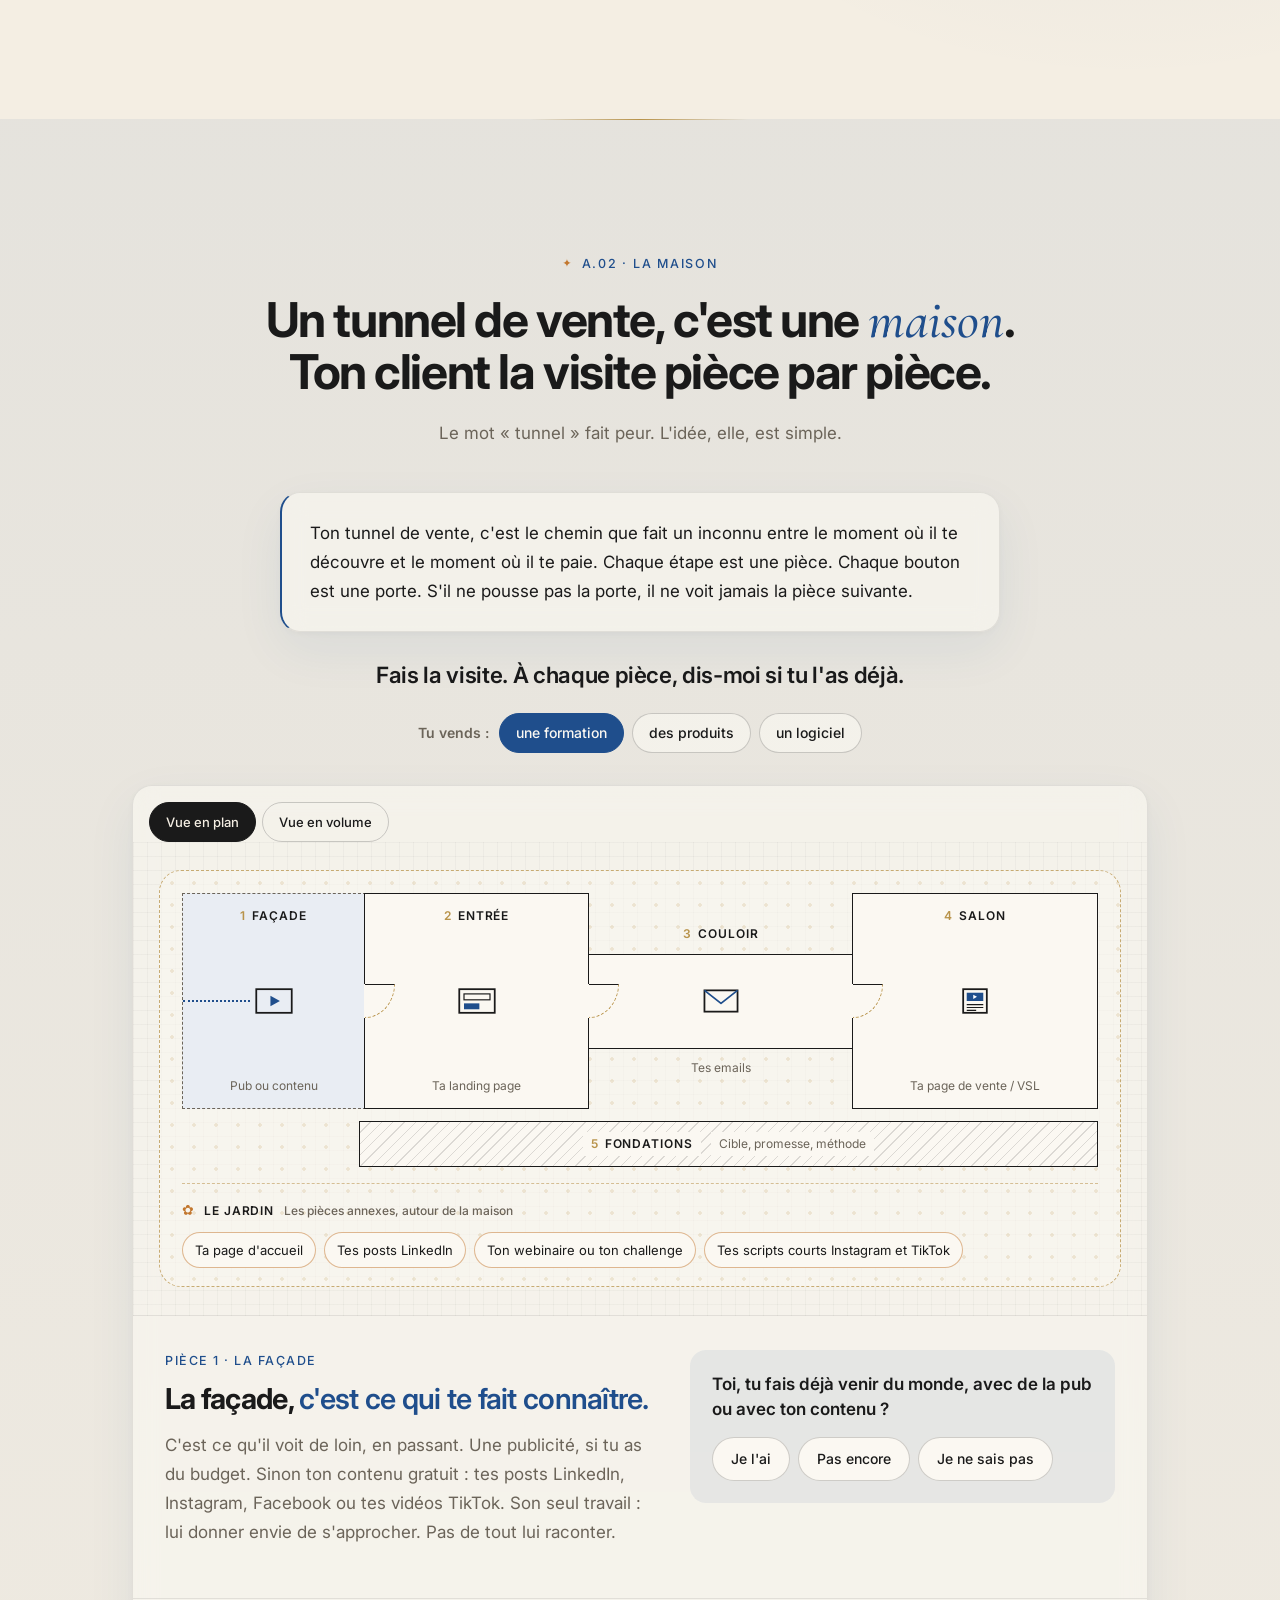
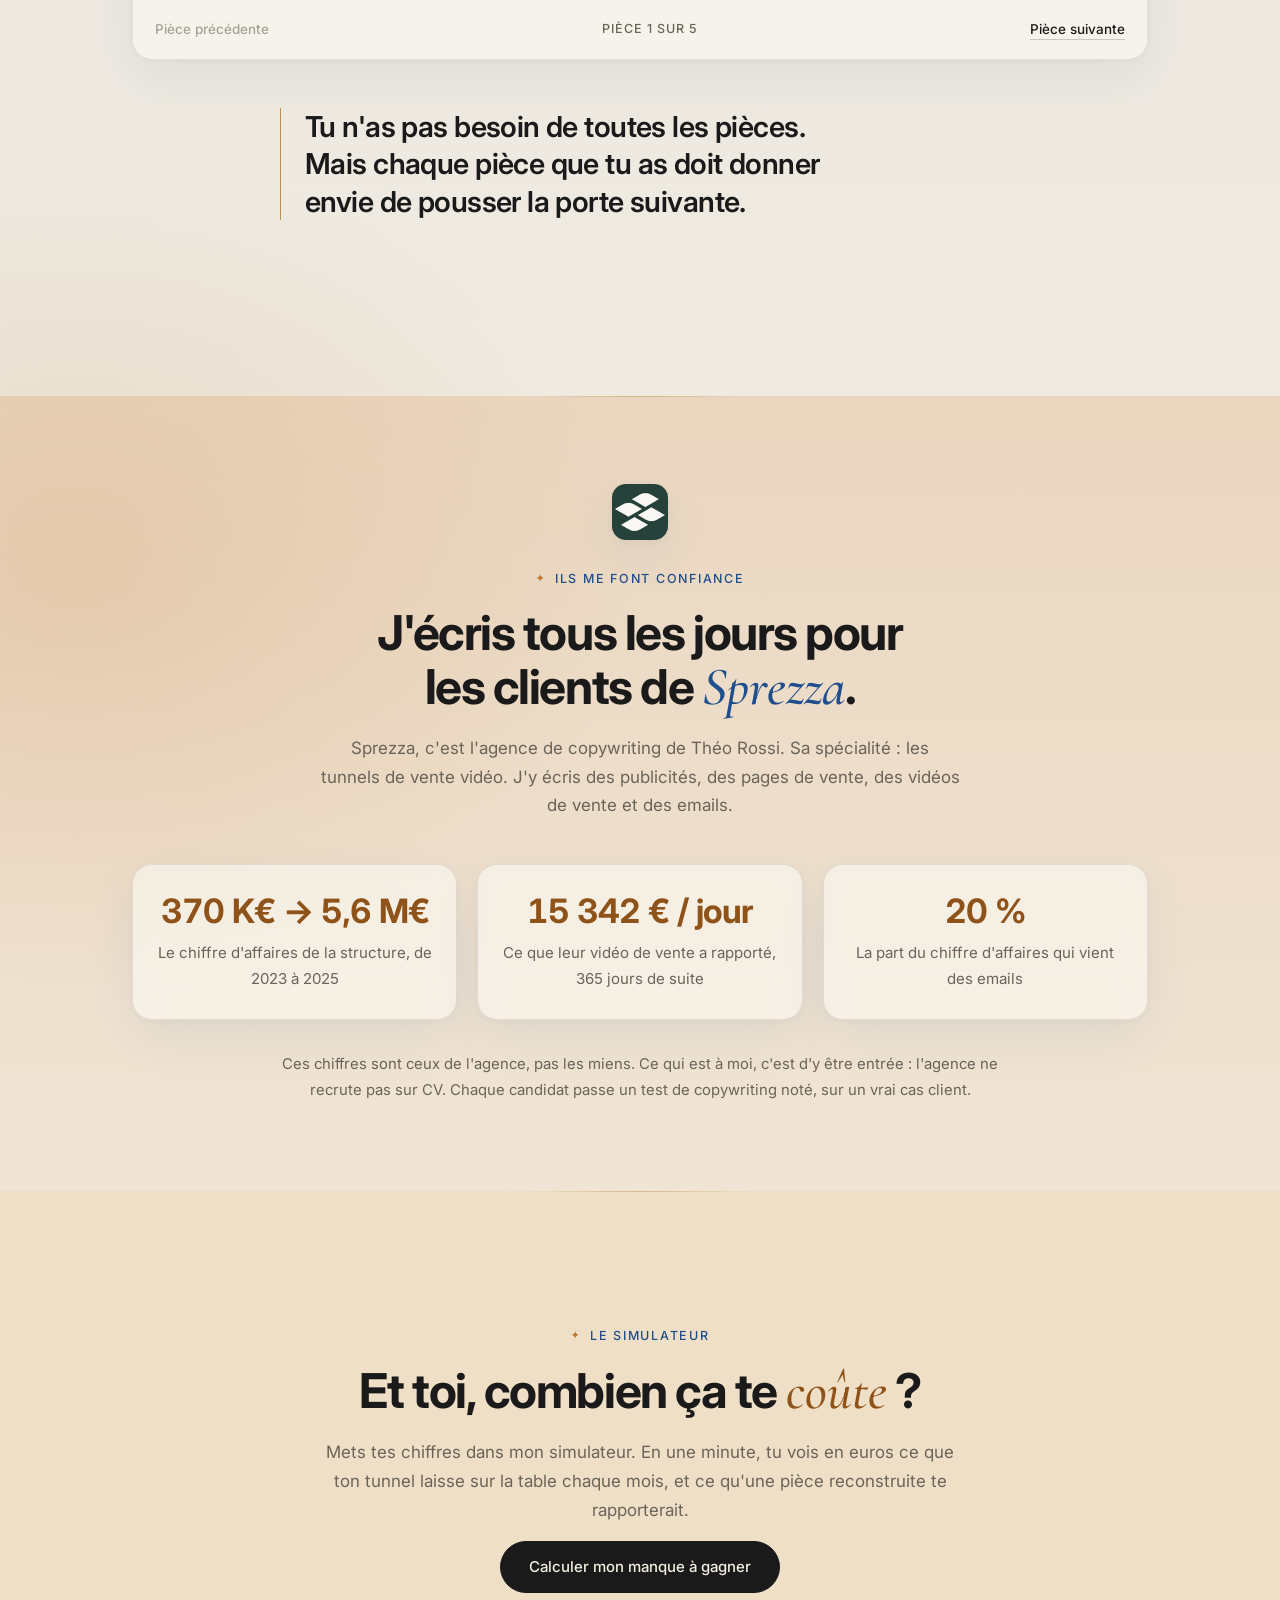
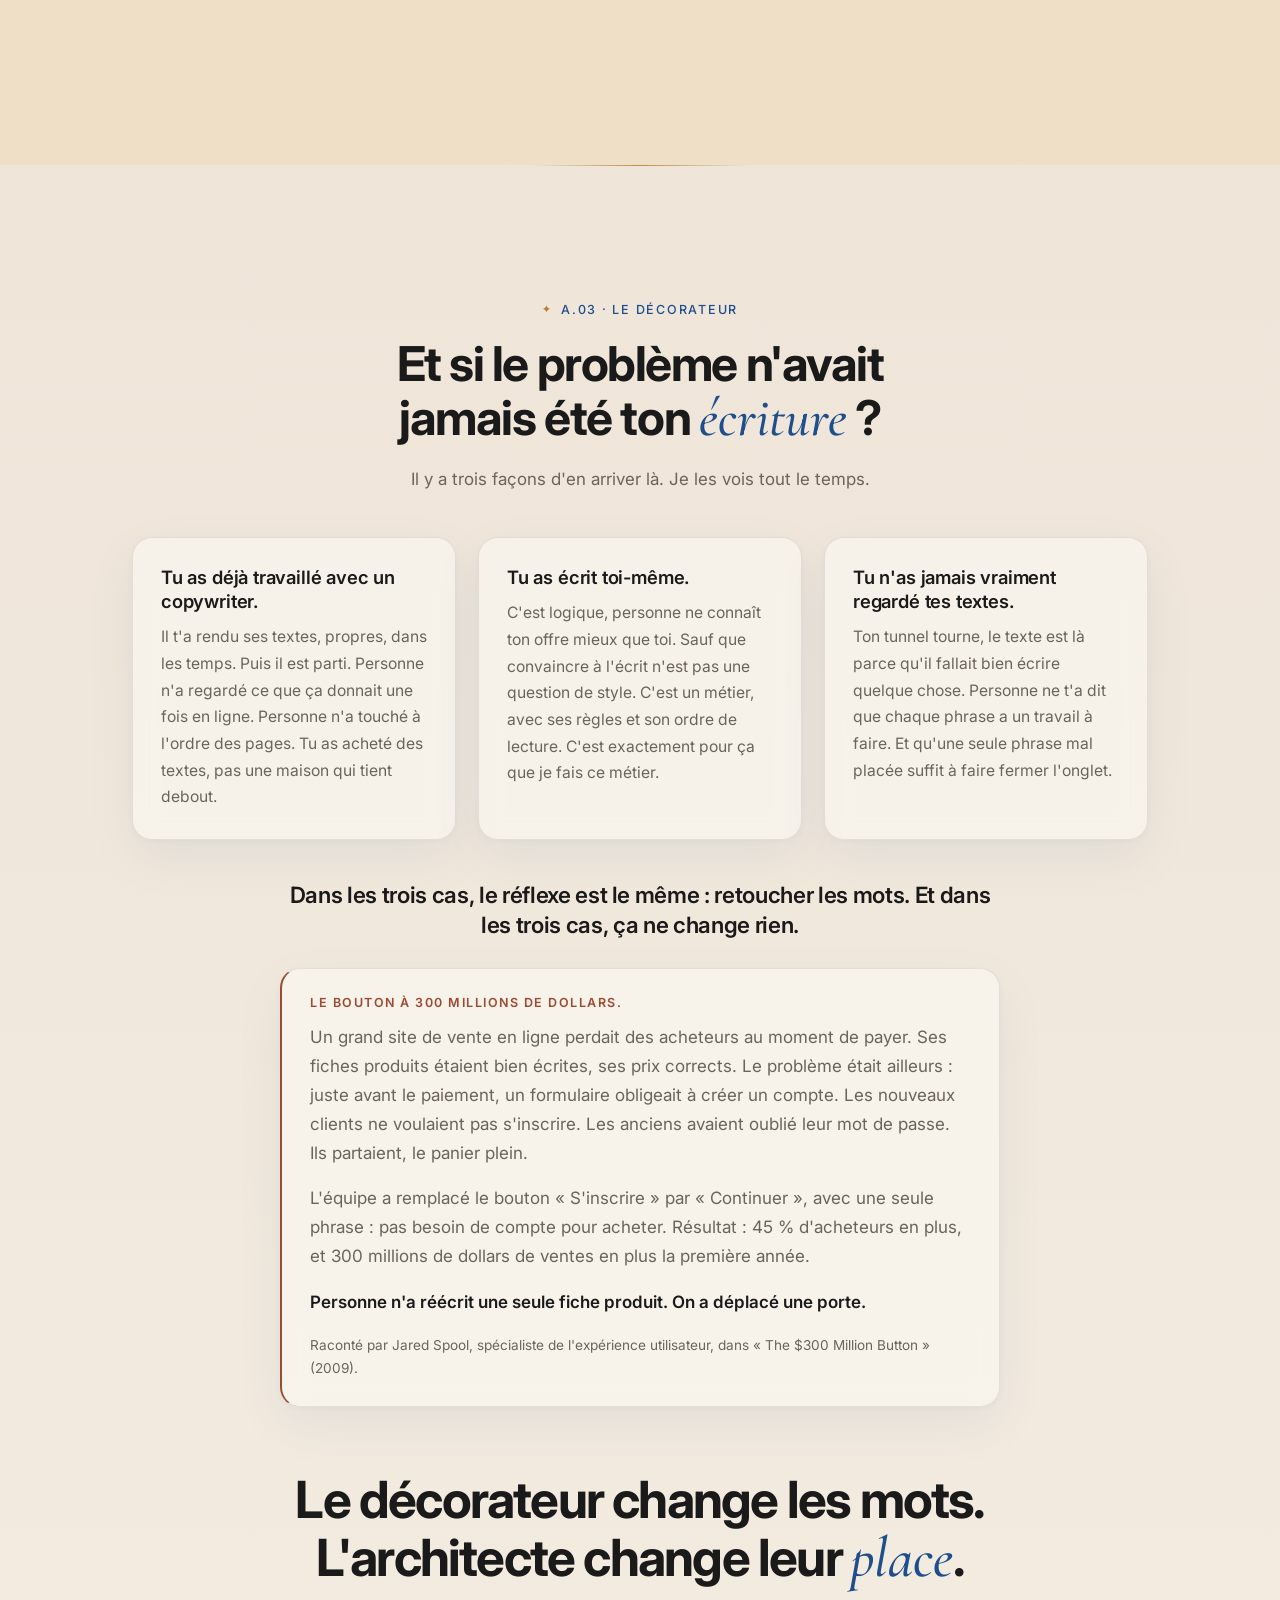
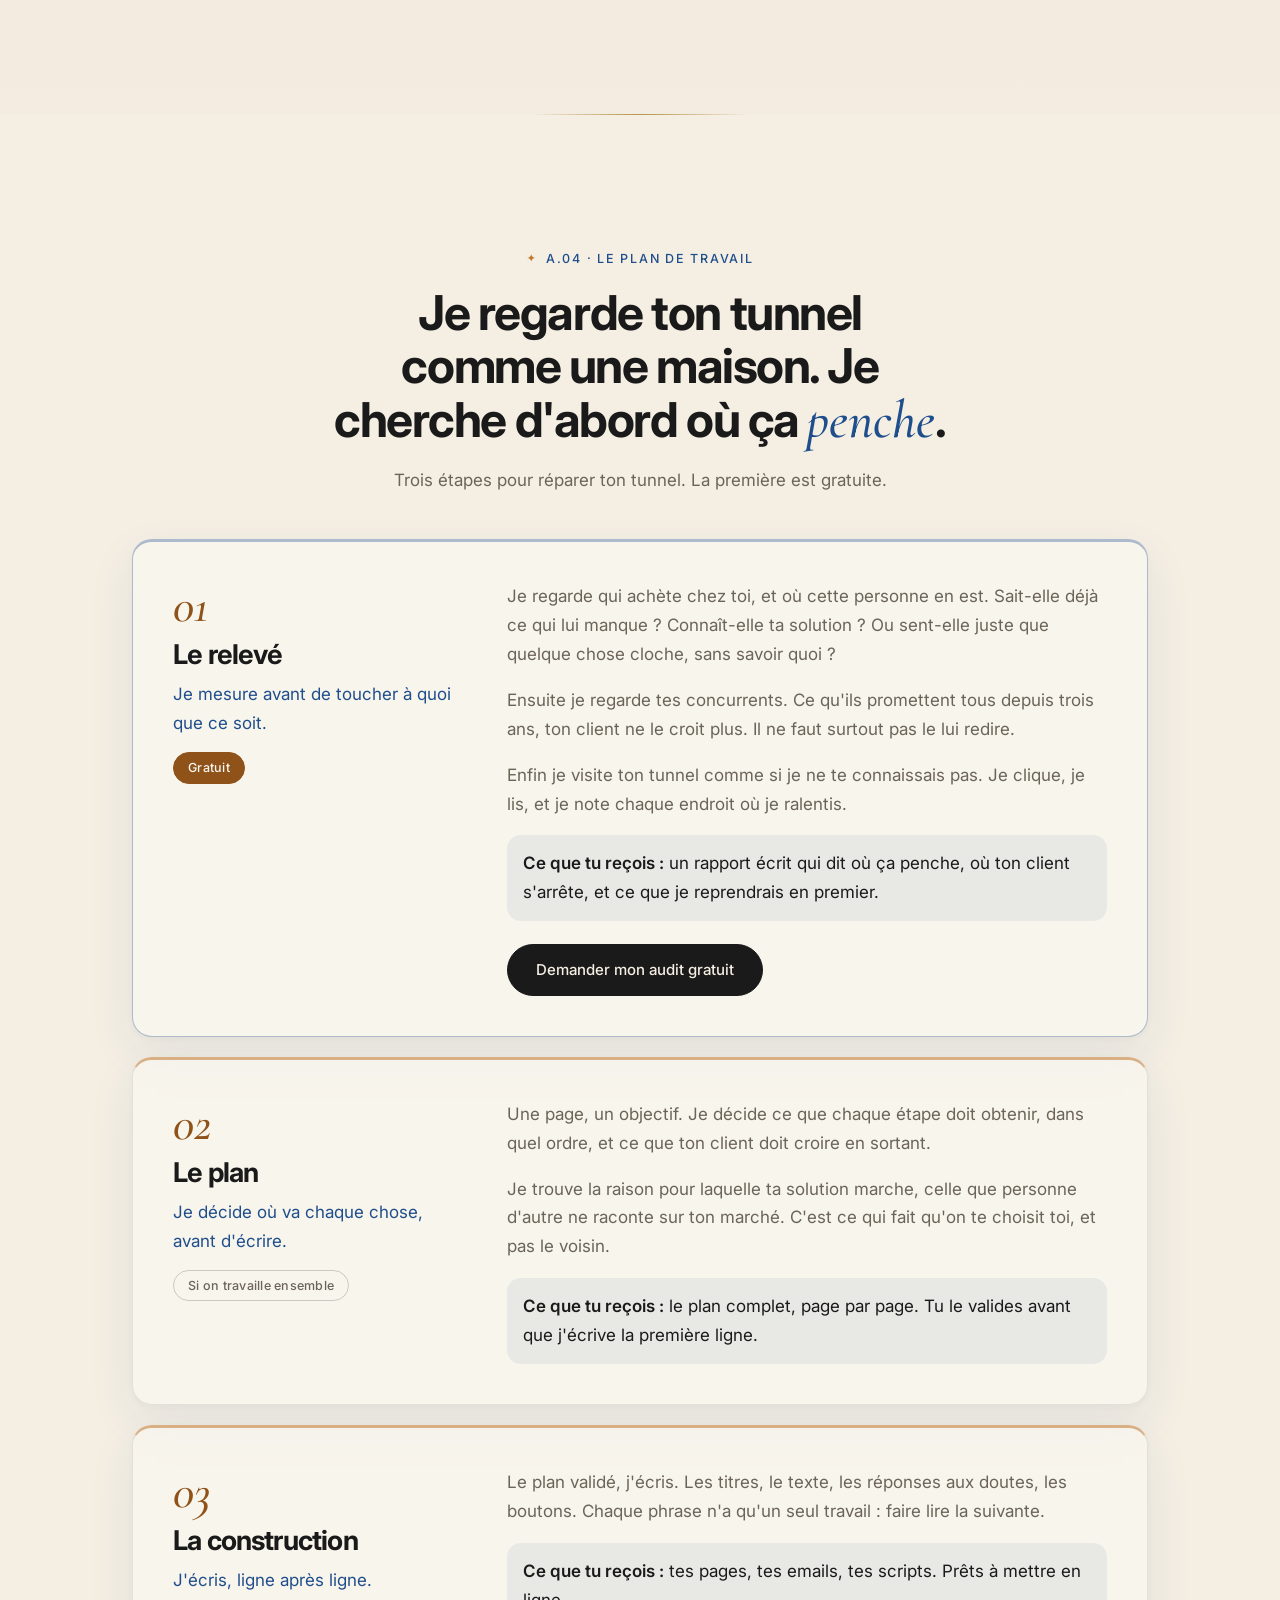
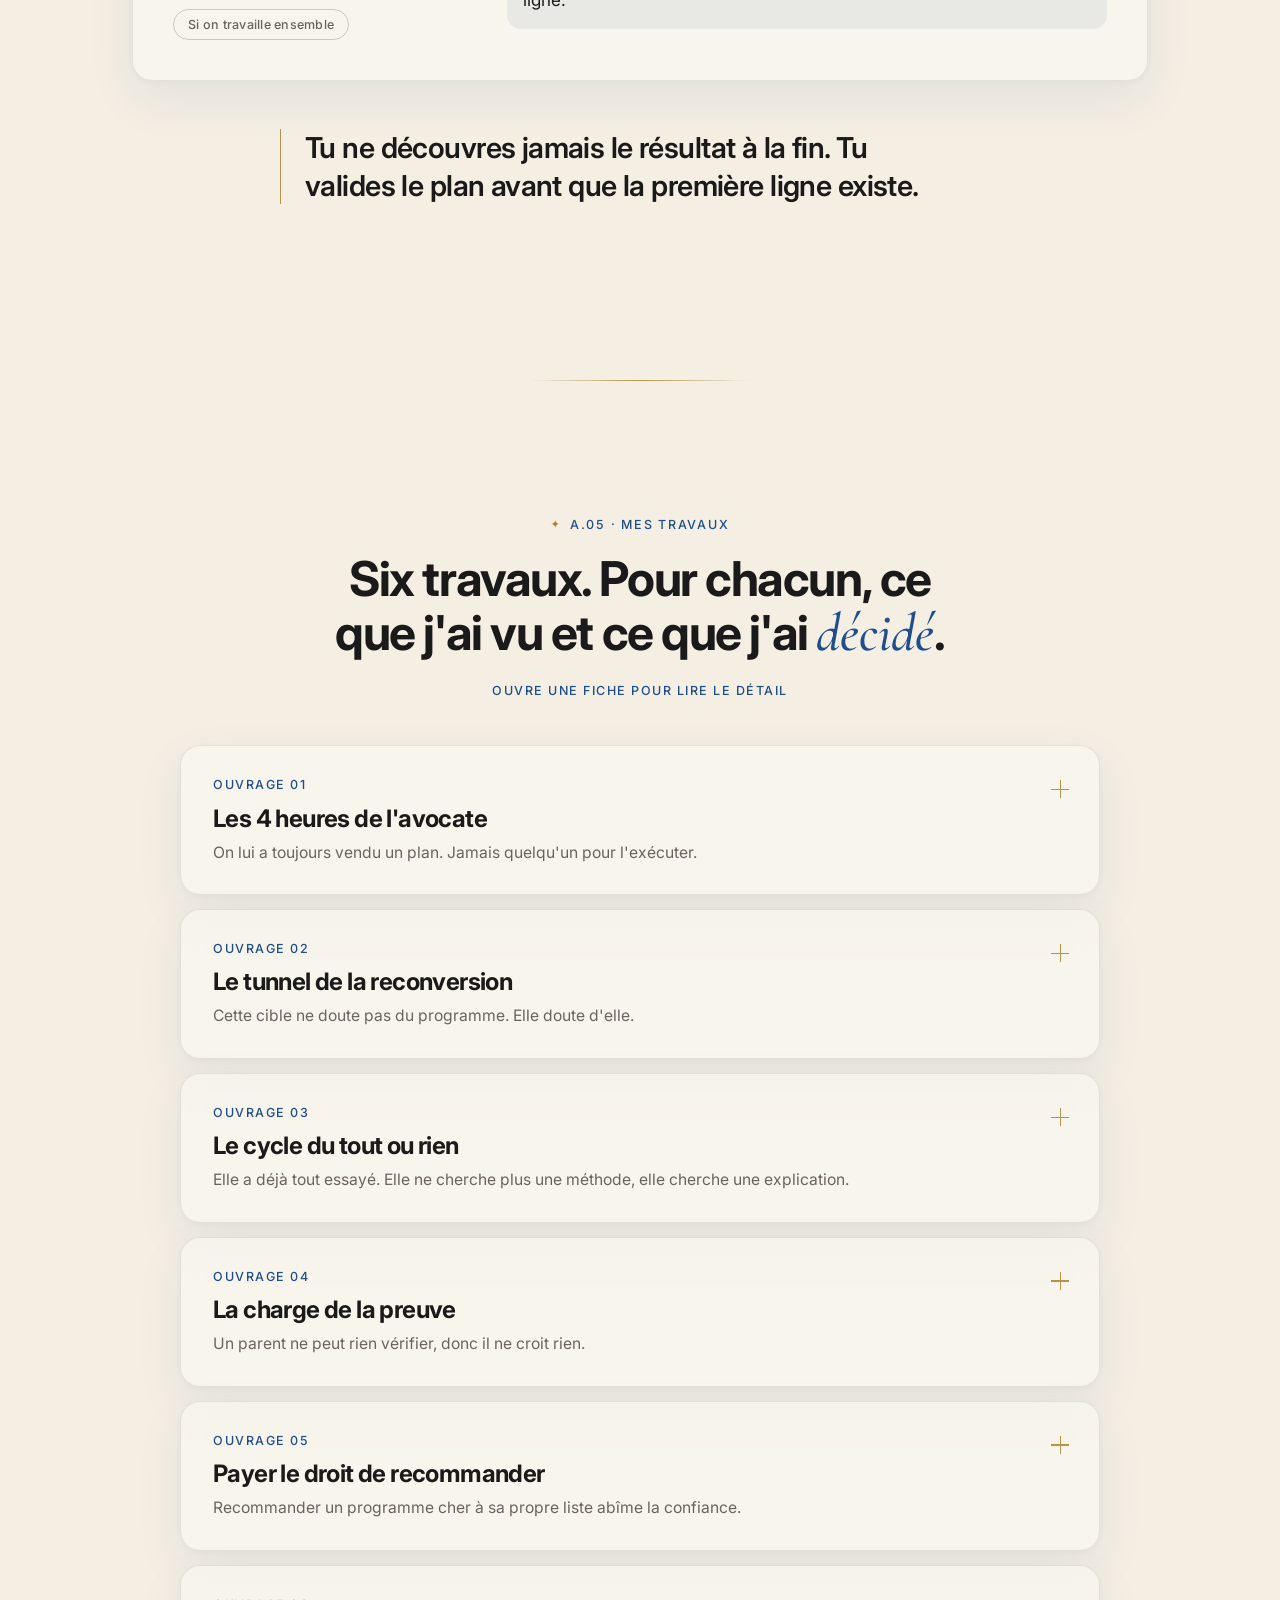
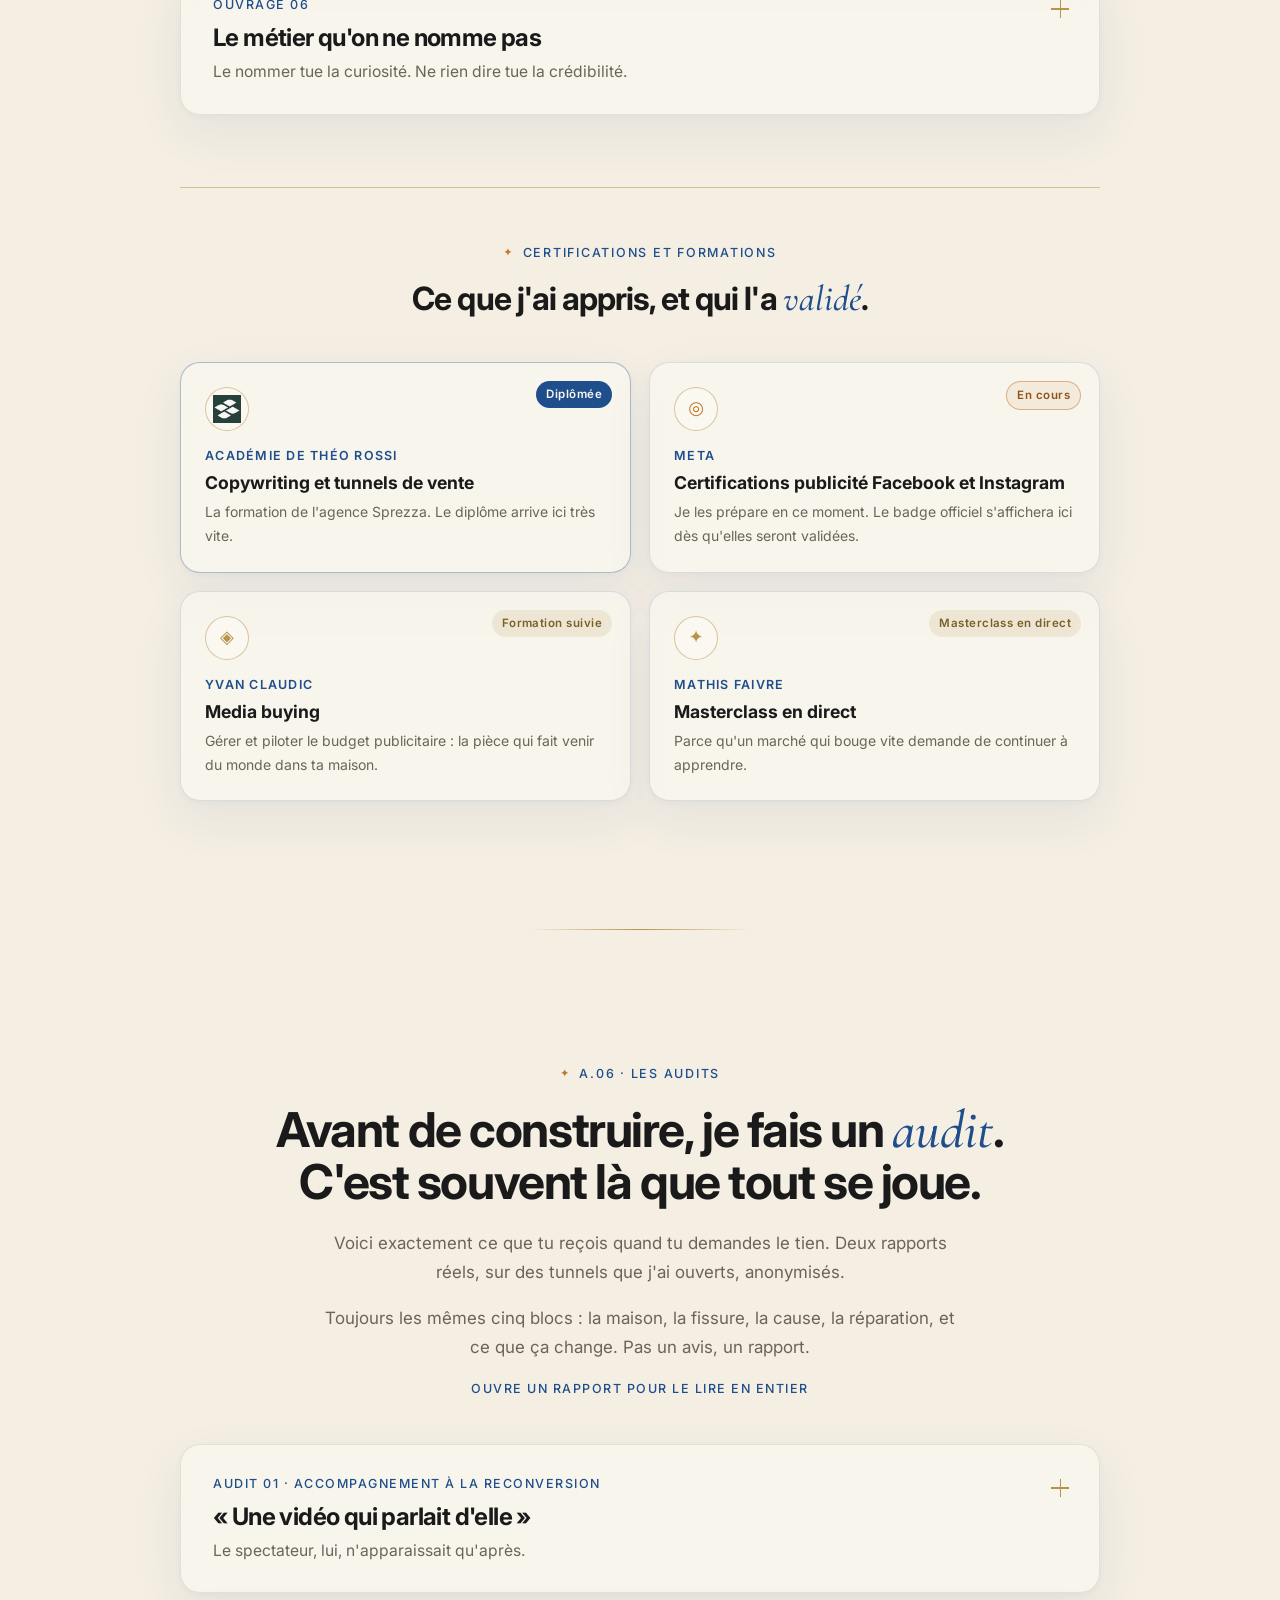
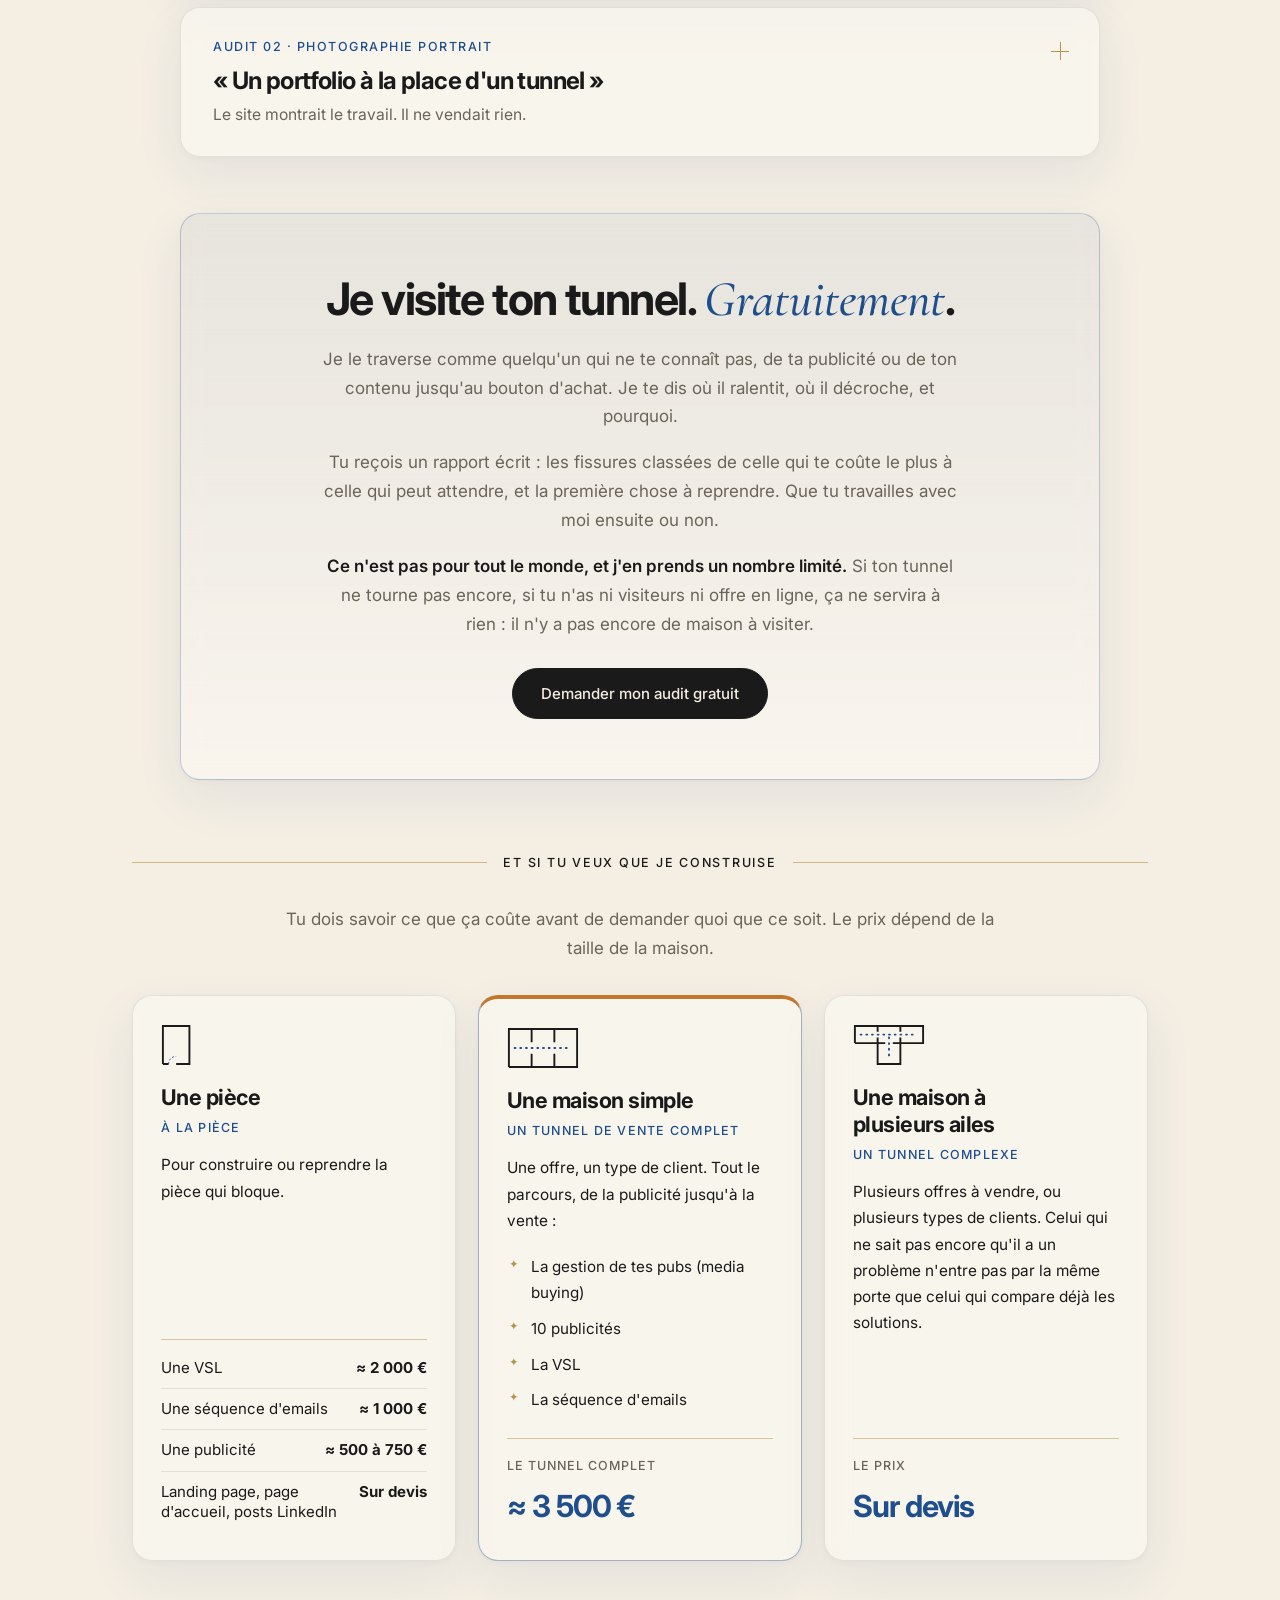
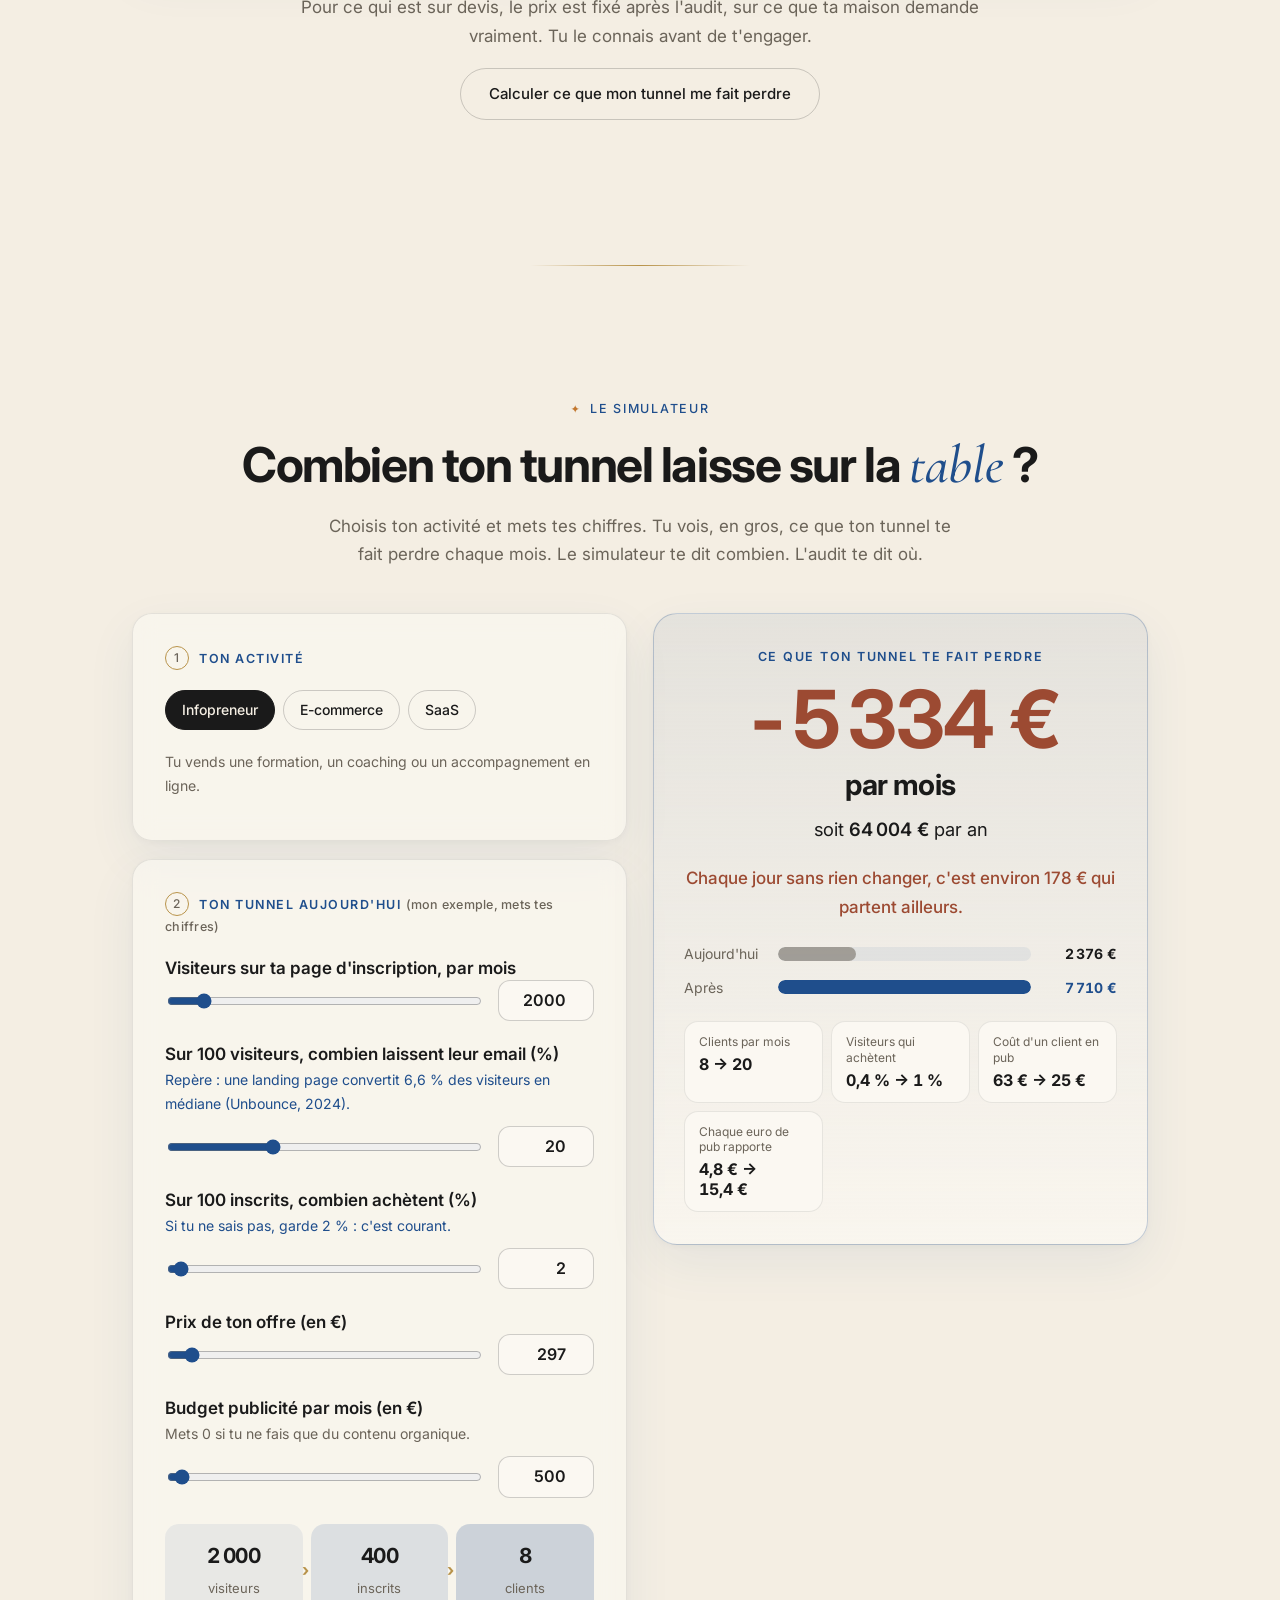
==== commit 227bdf2f: "Certifications et formations : académie Théo Rossi, Meta en cours, Yvan Claudic, Mathis Faivre Co-Au" ====
--- a/index.html
+++ b/index.html
@@ -14,7 +14,7 @@
 <link rel="preconnect" href="https://fonts.googleapis.com">
 <link rel="preconnect" href="https://fonts.gstatic.com" crossorigin>
 <link href="https://fonts.googleapis.com/css2?family=Inter:wght@400;500;600;700&family=Cormorant+Garamond:ital,wght@1,500&display=swap" rel="stylesheet">
-<link rel="stylesheet" href="css/style.css?v=49">
+<link rel="stylesheet" href="css/style.css?v=51">
 </head>
 <body>
 <div class="accueil" id="accueil" role="dialog" aria-modal="true" aria-labelledby="accueil-titre" hidden>
@@ -697,23 +697,33 @@
         <h3 class="certifs-titre">Ce que j'ai appris, et qui l'a <span class="accent">validé</span>.</h3>
       </div>
       <ul class="certifs-liste stagger">
-        <li class="certif a-venir">
+        <li class="certif certif-diplome">
+          <span class="certif-statut">Diplômée</span>
           <span class="certif-icone" aria-hidden="true"><img src="assets/logo-sprezza.png" alt="" width="40" height="40"></span>
           <span class="certif-emetteur">Académie de Théo Rossi</span>
-          <strong class="certif-titre">Diplôme à ajouter</strong>
-          <span class="certif-detail">Pièce jointe en attente</span>
+          <strong class="certif-titre">Copywriting et tunnels de vente</strong>
+          <span class="certif-detail">La formation de l'agence Sprezza. Le diplôme arrive ici très vite.</span>
         </li>
-        <li class="certif a-venir">
+        <li class="certif certif-encours">
+          <span class="certif-statut">En cours</span>
+          <span class="certif-icone" aria-hidden="true">◎</span>
+          <span class="certif-emetteur">Meta</span>
+          <strong class="certif-titre">Certifications publicité Facebook et Instagram</strong>
+          <span class="certif-detail">Je les prépare en ce moment. Le badge officiel s'affichera ici dès qu'elles seront validées.</span>
+        </li>
+        <li class="certif certif-formation">
+          <span class="certif-statut">Formation suivie</span>
+          <span class="certif-icone" aria-hidden="true">◈</span>
+          <span class="certif-emetteur">Yvan Claudic</span>
+          <strong class="certif-titre">Media buying</strong>
+          <span class="certif-detail">Gérer et piloter le budget publicitaire : la pièce qui fait venir du monde dans ta maison.</span>
+        </li>
+        <li class="certif certif-formation">
+          <span class="certif-statut">Masterclass en direct</span>
           <span class="certif-icone" aria-hidden="true">✦</span>
-          <span class="certif-emetteur">Académie de Théo Rossi</span>
-          <strong class="certif-titre">Diplôme à ajouter</strong>
-          <span class="certif-detail">Pièce jointe en attente</span>
-        </li>
-        <li class="certif a-venir">
-          <span class="certif-icone" aria-hidden="true">✦</span>
-          <span class="certif-emetteur">Meta, ou autre formation</span>
-          <strong class="certif-titre">Prochaine certification</strong>
-          <span class="certif-detail">Emplacement libre</span>
+          <span class="certif-emetteur">Mathis Faivre</span>
+          <strong class="certif-titre">Masterclass en direct</strong>
+          <span class="certif-detail">Parce qu'un marché qui bouge vite demande de continuer à apprendre.</span>
         </li>
       </ul>
     </div>
@@ -1169,10 +1179,10 @@
   <span>Plan A · Feuille 1/1</span>
 </footer>
 
-<script src="js/maison.js?v=49"></script>
-<script src="js/site.js?v=49"></script>
-<script src="js/visite.js?v=49"></script>
-<script src="js/simulateur.js?v=49"></script>
-<script src="js/profil.js?v=49"></script>
+<script src="js/maison.js?v=51"></script>
+<script src="js/site.js?v=51"></script>
+<script src="js/visite.js?v=51"></script>
+<script src="js/simulateur.js?v=51"></script>
+<script src="js/profil.js?v=51"></script>
 </body>
 </html>
--- a/css/style.css
+++ b/css/style.css
@@ -967,3 +967,21 @@
 @media (max-width: 759px) {
   .piece:not(.p-couloir):not(.p-fondations) .p-sub { max-width: calc(50% - 32px); text-align: right; line-height: 1.25; }
 }
+/* La réponse précédente, mise en avant quand la question revient */
+.accueil-choix button[aria-current="true"] { border-color: var(--lapis); border-style: solid !important; box-shadow: 0 0 0 3px var(--lapis-voile); }
+.accueil-choix button[aria-current="true"] strong::after { content: " · ton dernier choix"; font-weight: 500; font-size: 12px; color: var(--lapis); }
+
+/* Certifications : quatre cartes avec leur statut */
+@media (min-width: 760px) { .certifs-liste { grid-template-columns: repeat(2, 1fr); } }
+.certif { position: relative; }
+.certif-statut {
+  position: absolute; top: 18px; right: 18px; padding: 4px 10px; border-radius: 999px;
+  font-size: 11.5px; font-weight: 600; letter-spacing: .04em;
+}
+.certif-diplome { border-color: rgba(31, 78, 140, .35); }
+.certif-diplome .certif-statut { background: var(--lapis); color: var(--blanc); }
+.certif-encours .certif-statut { background: var(--ocre-voile); color: var(--ocre-fonce); border: 1px solid rgba(194, 119, 46, .5); }
+.certif-encours .certif-icone { color: var(--ocre); }
+.certif-formation .certif-statut { background: rgba(184, 147, 74, .14); color: #7A5F27; }
+.certif .certif-titre { padding-right: 0; }
+.certif .certif-emetteur { padding-right: 110px; }
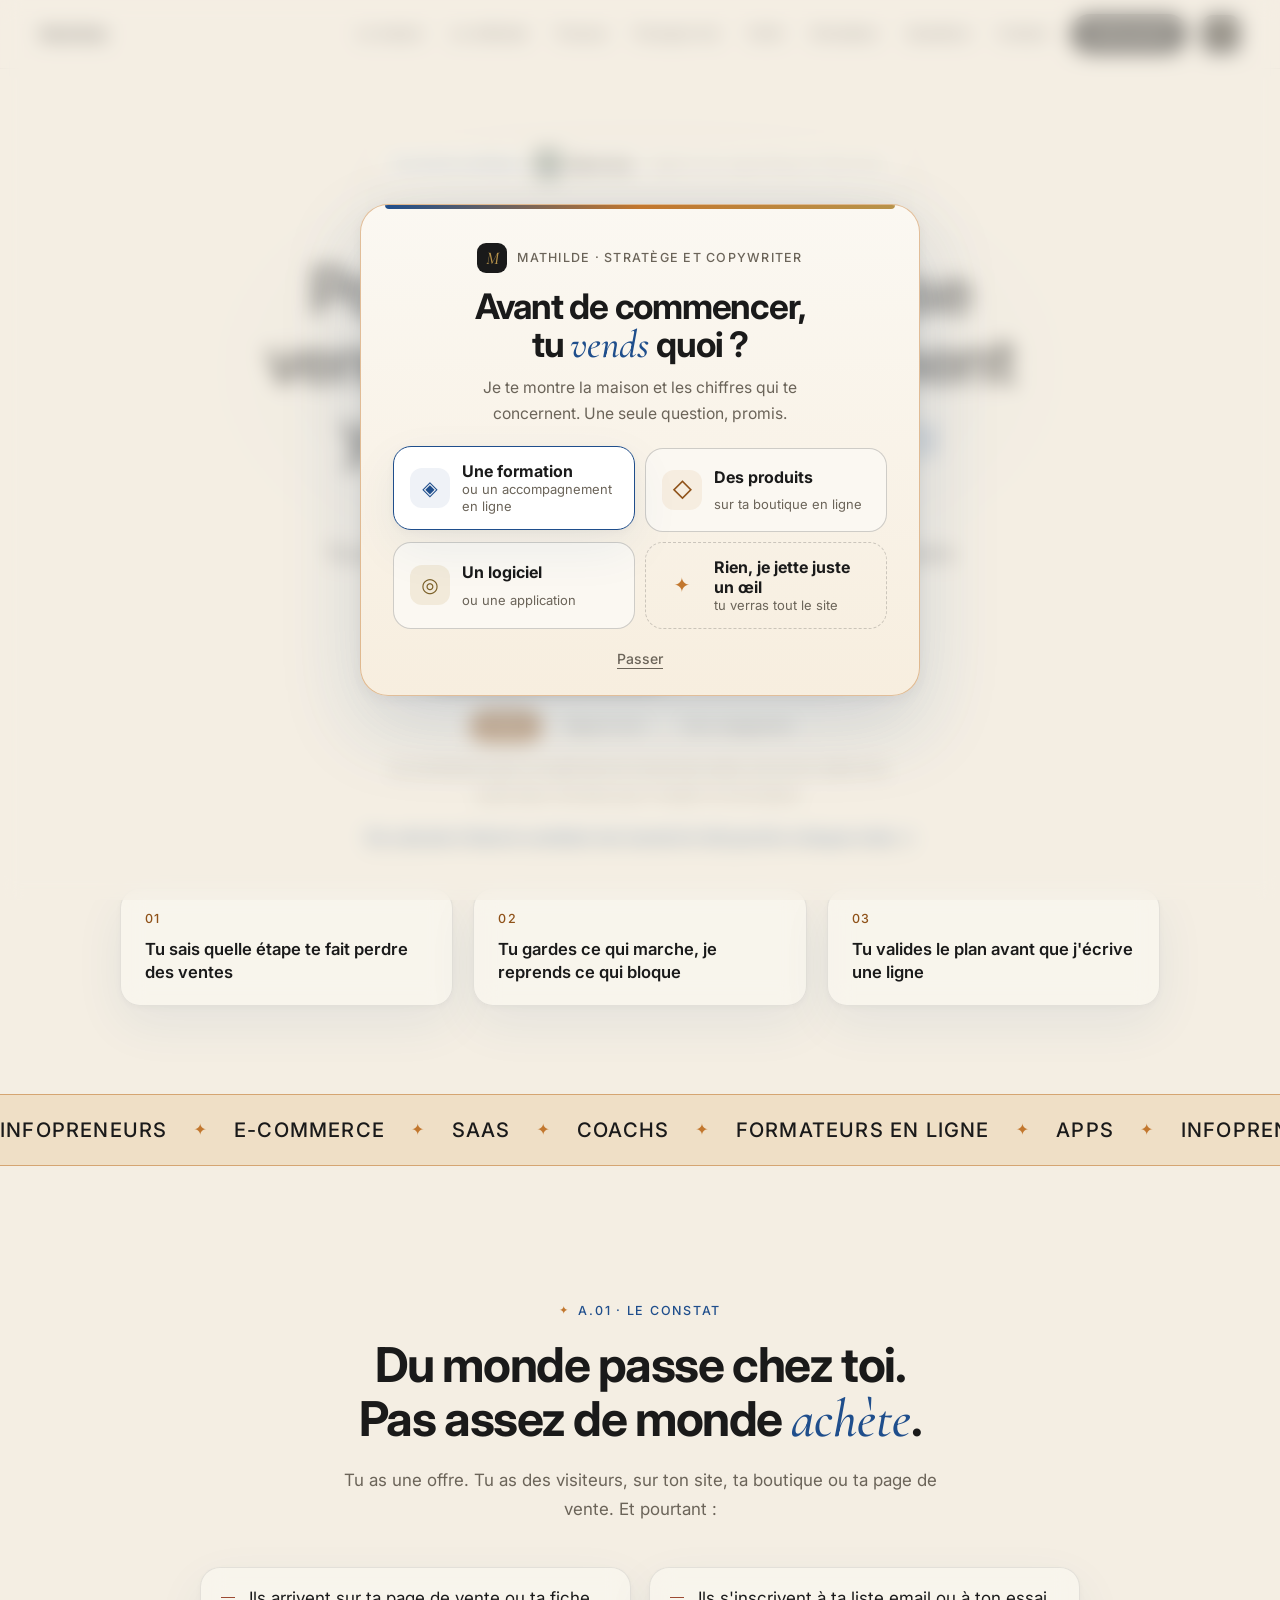
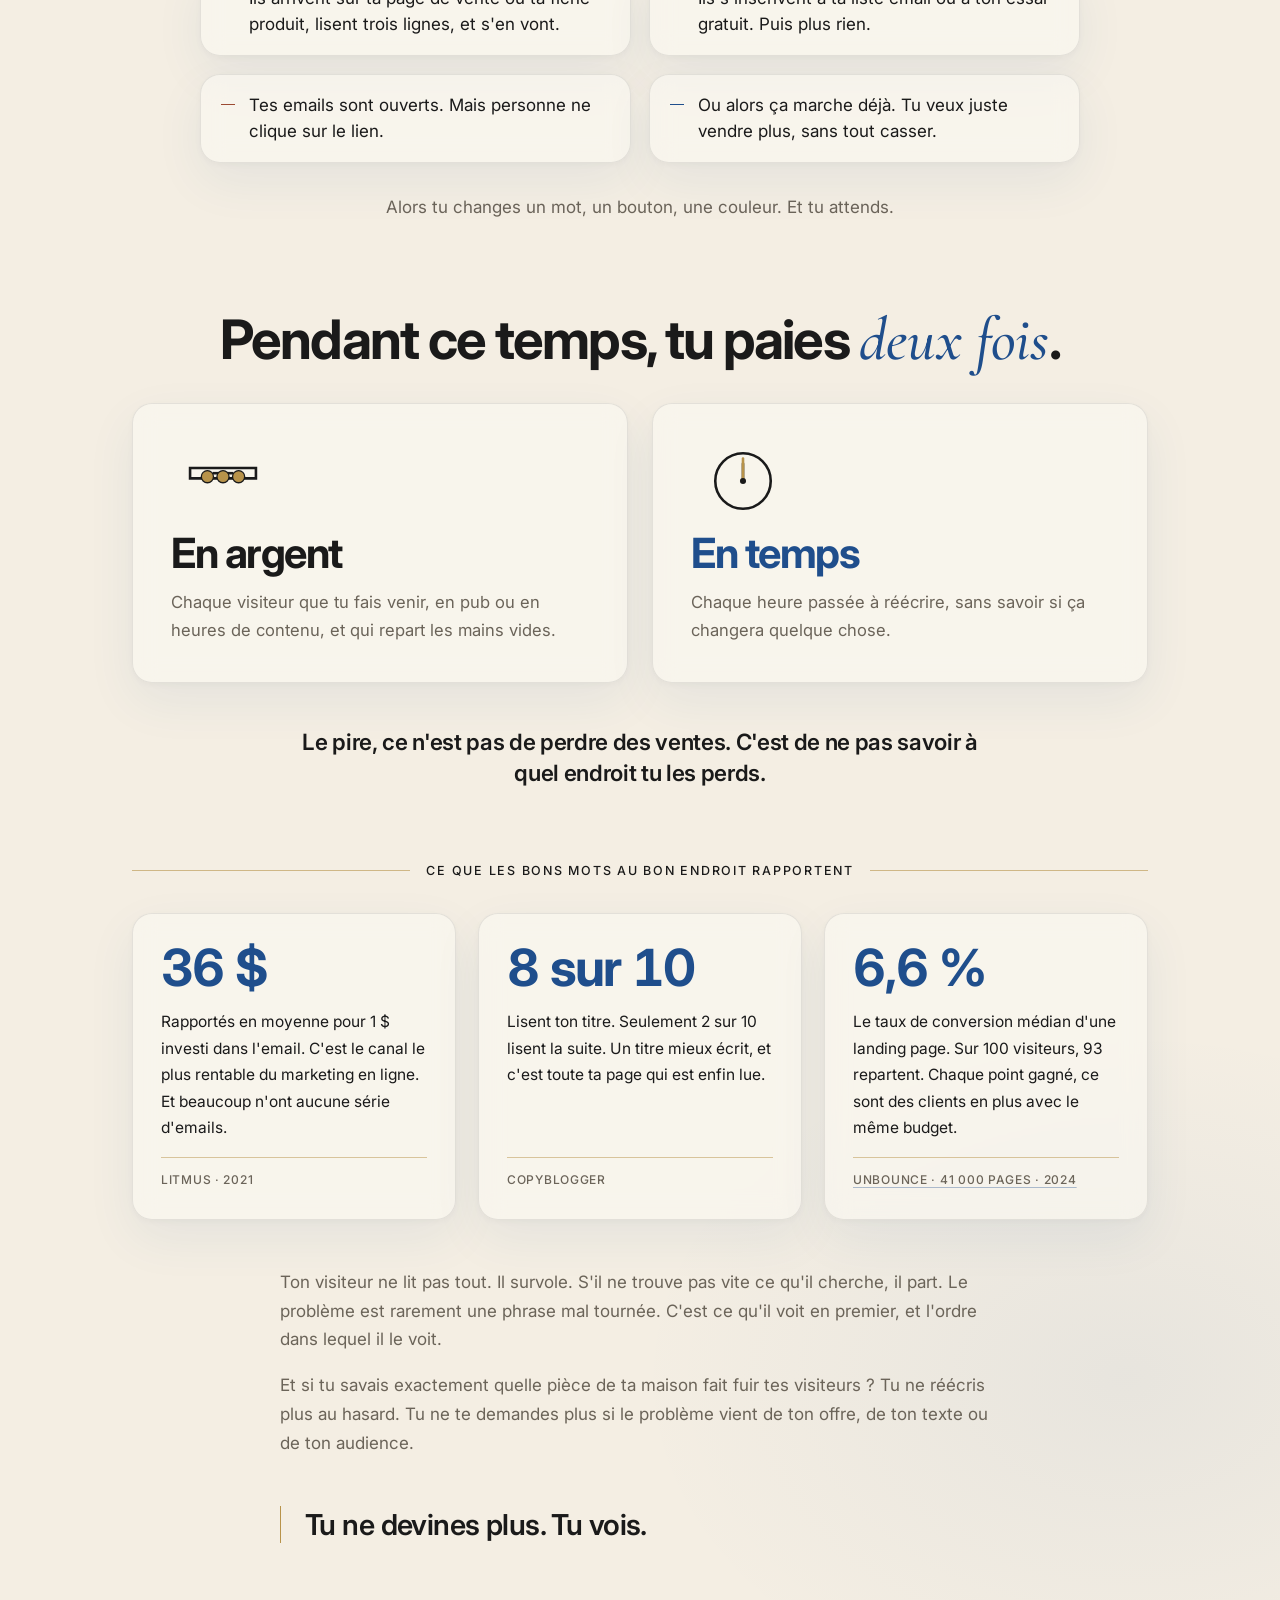
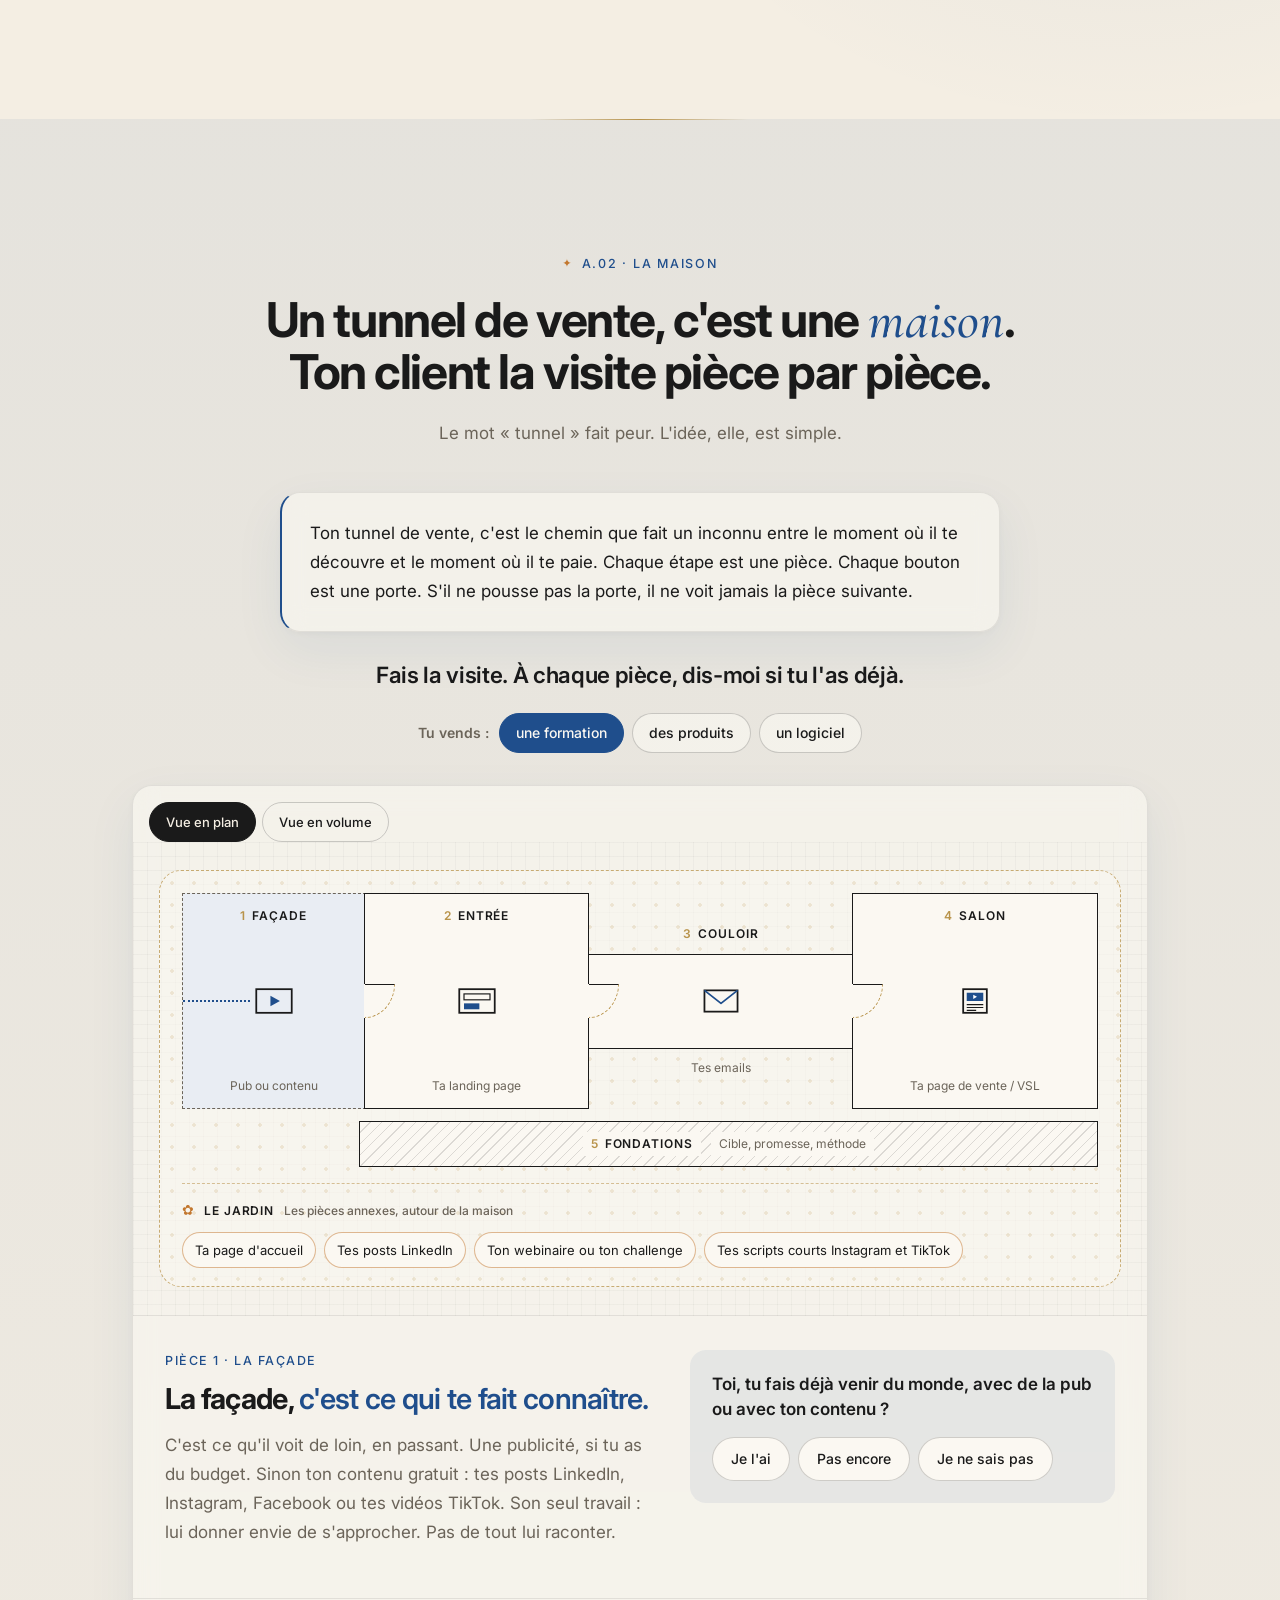
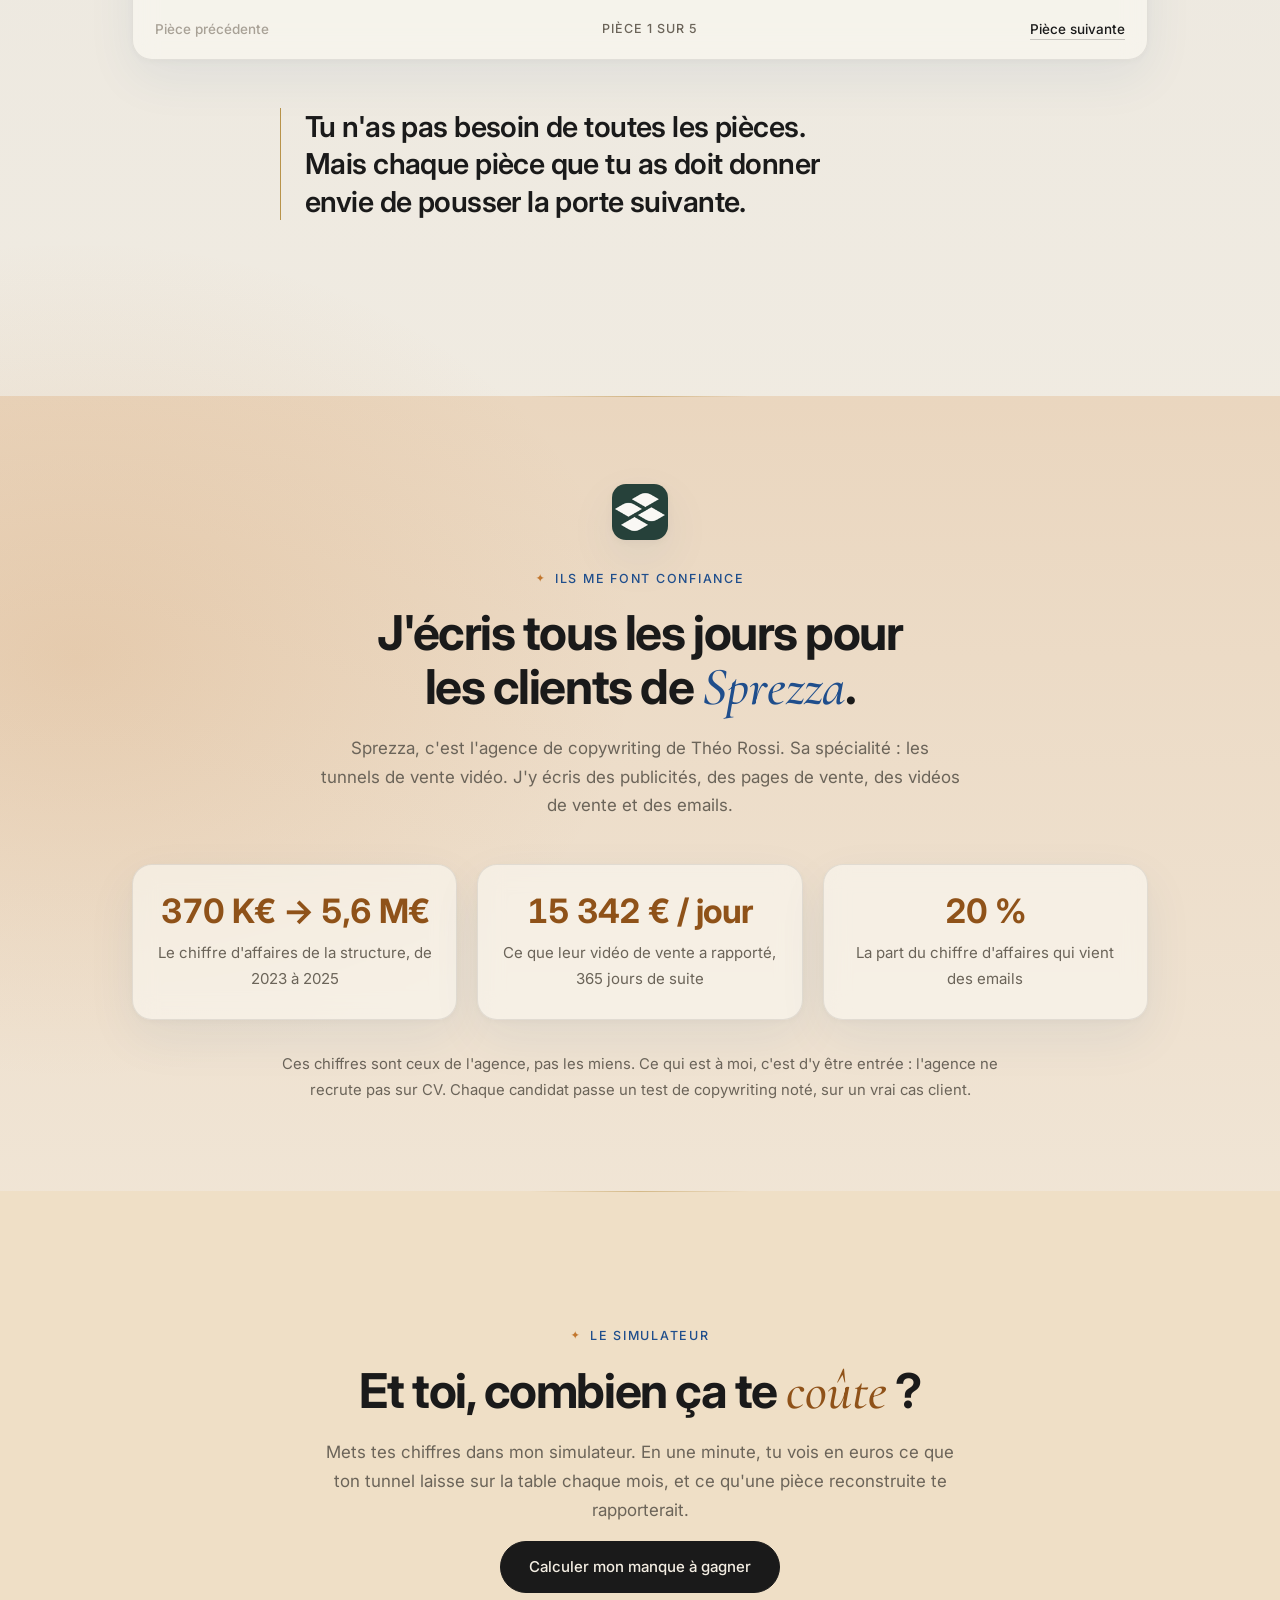
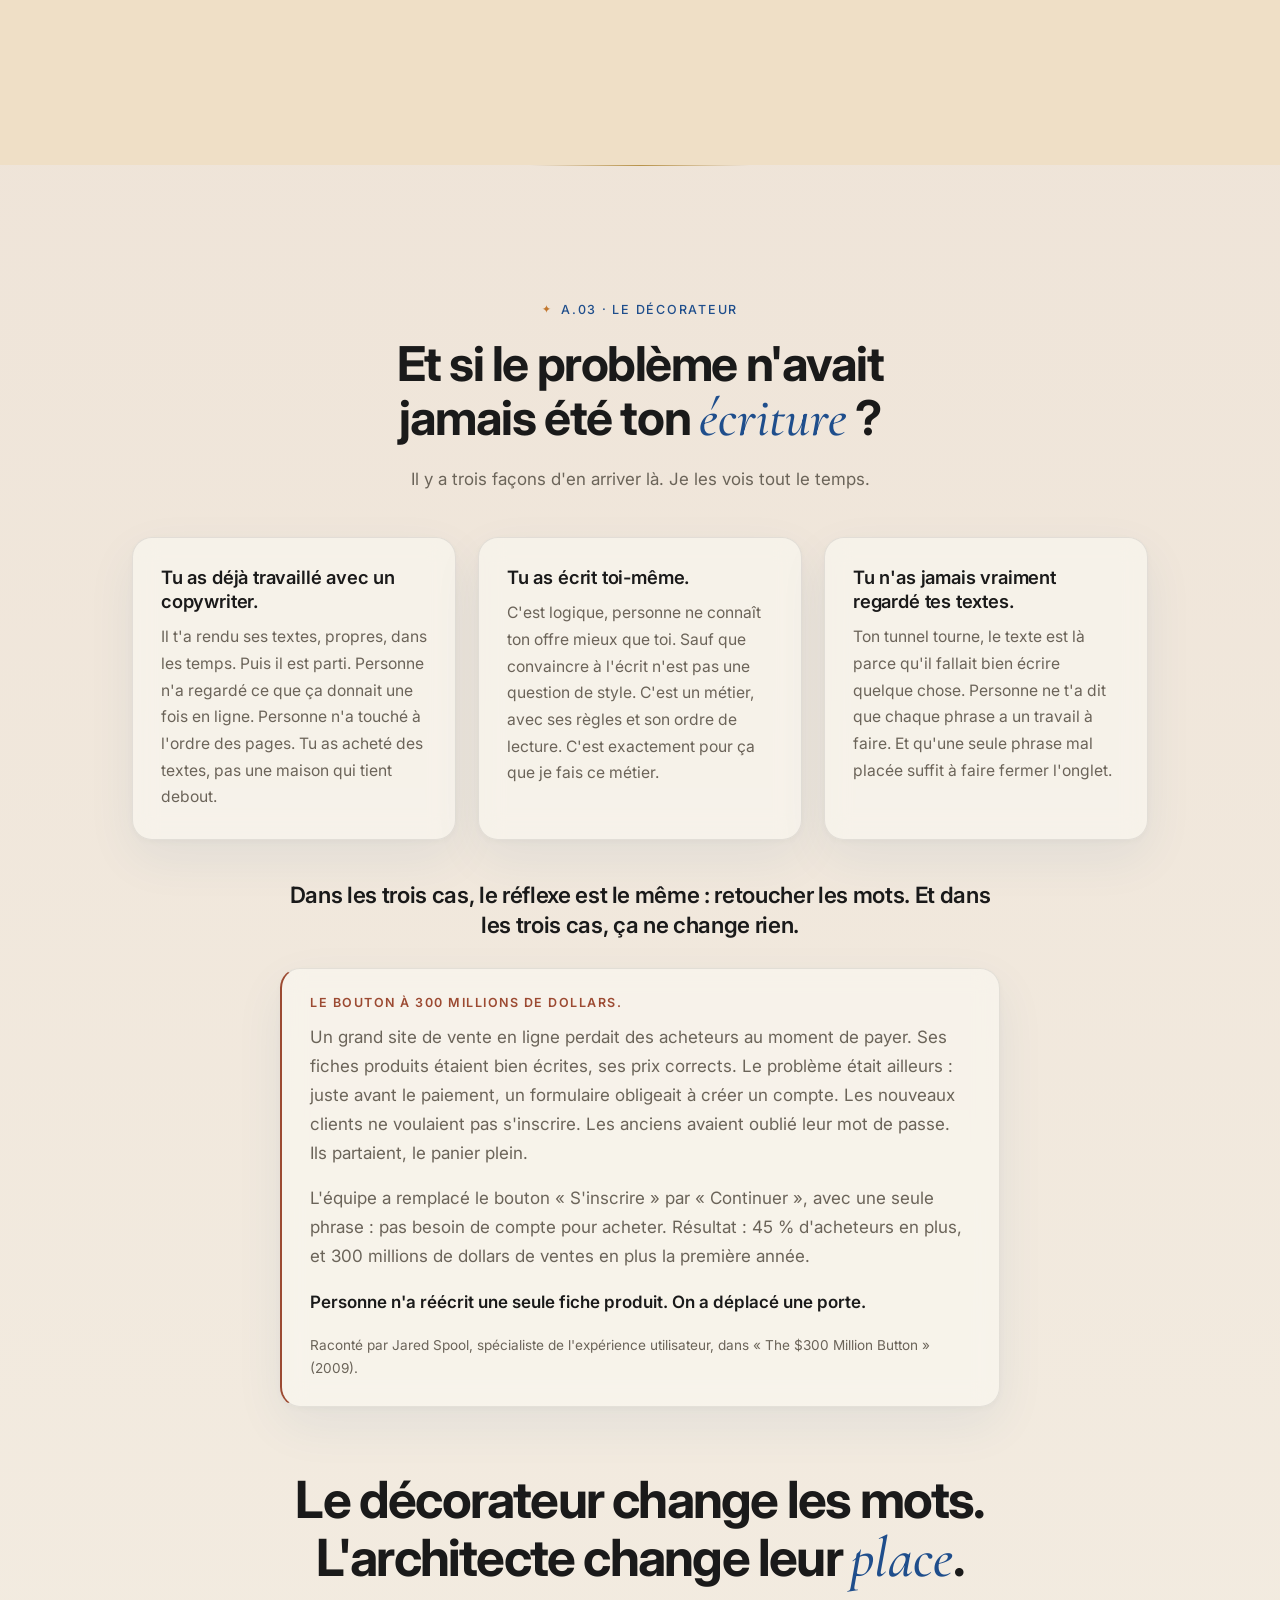
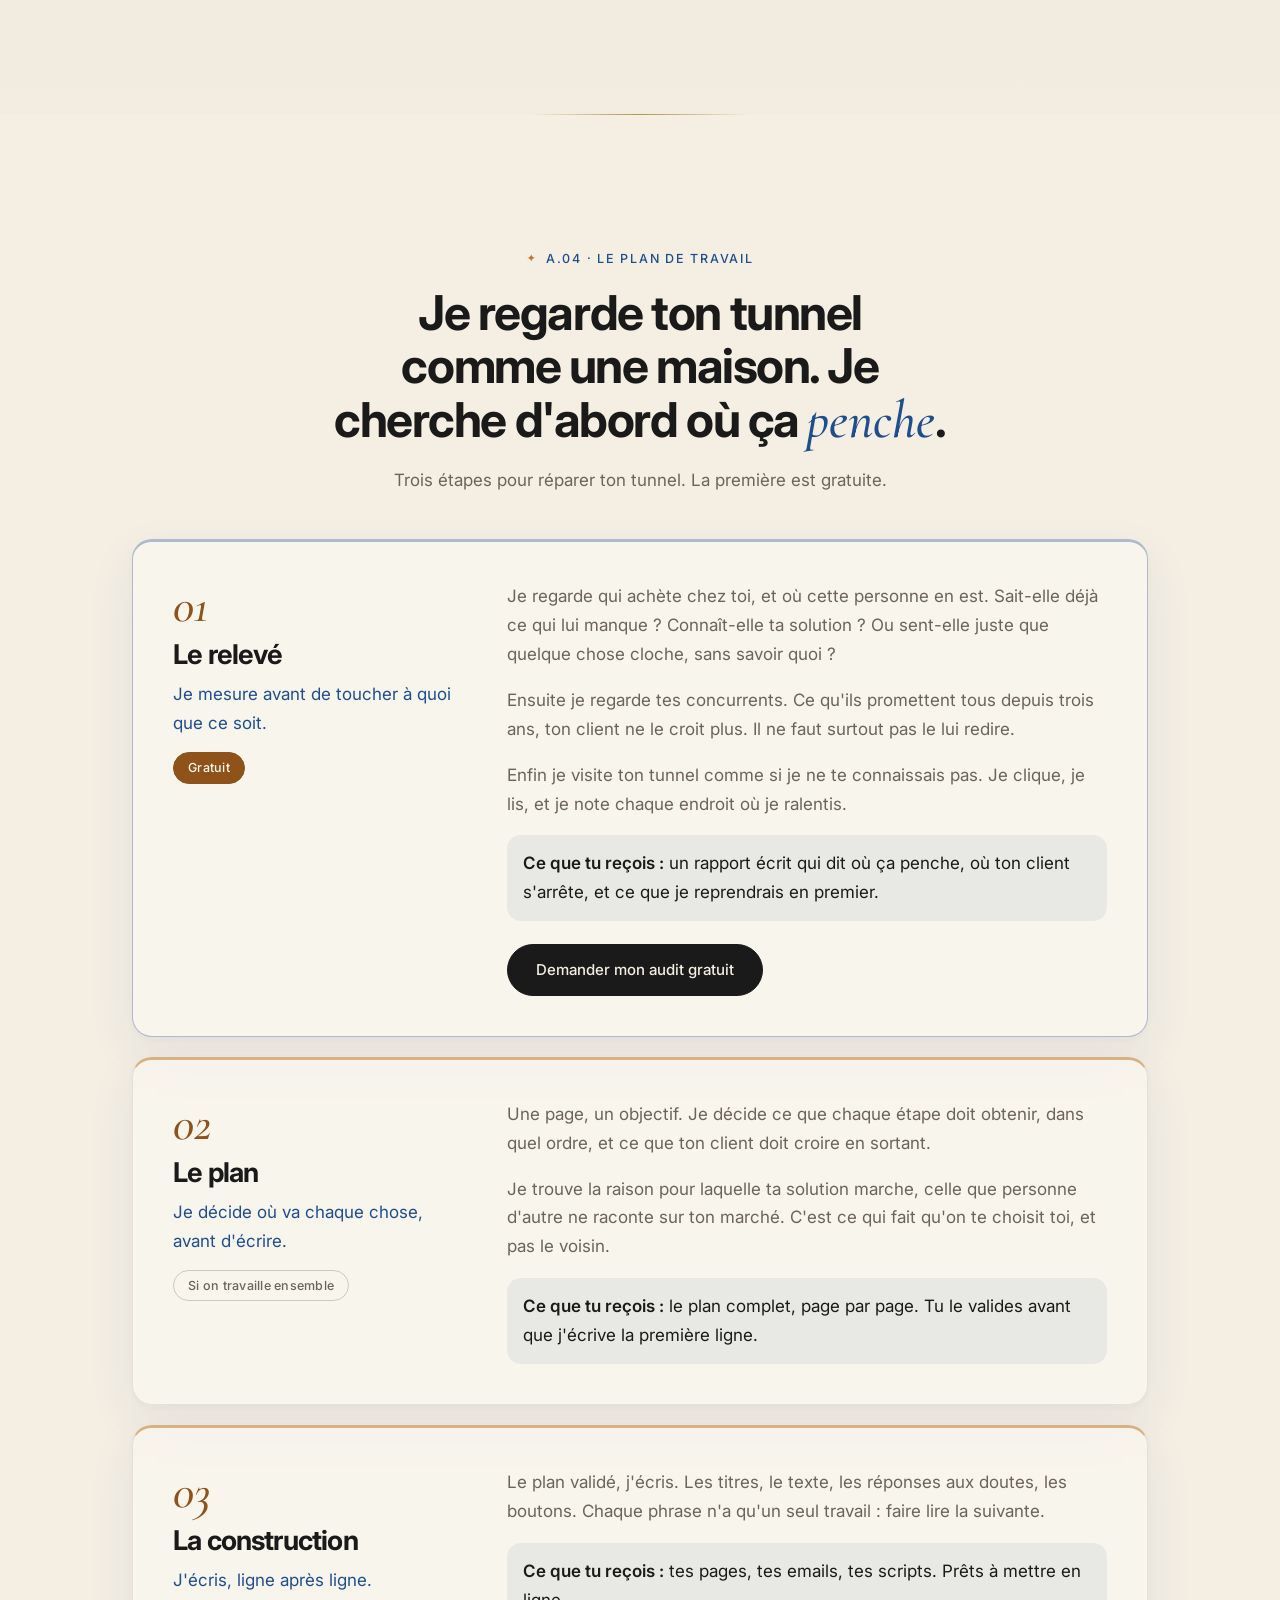
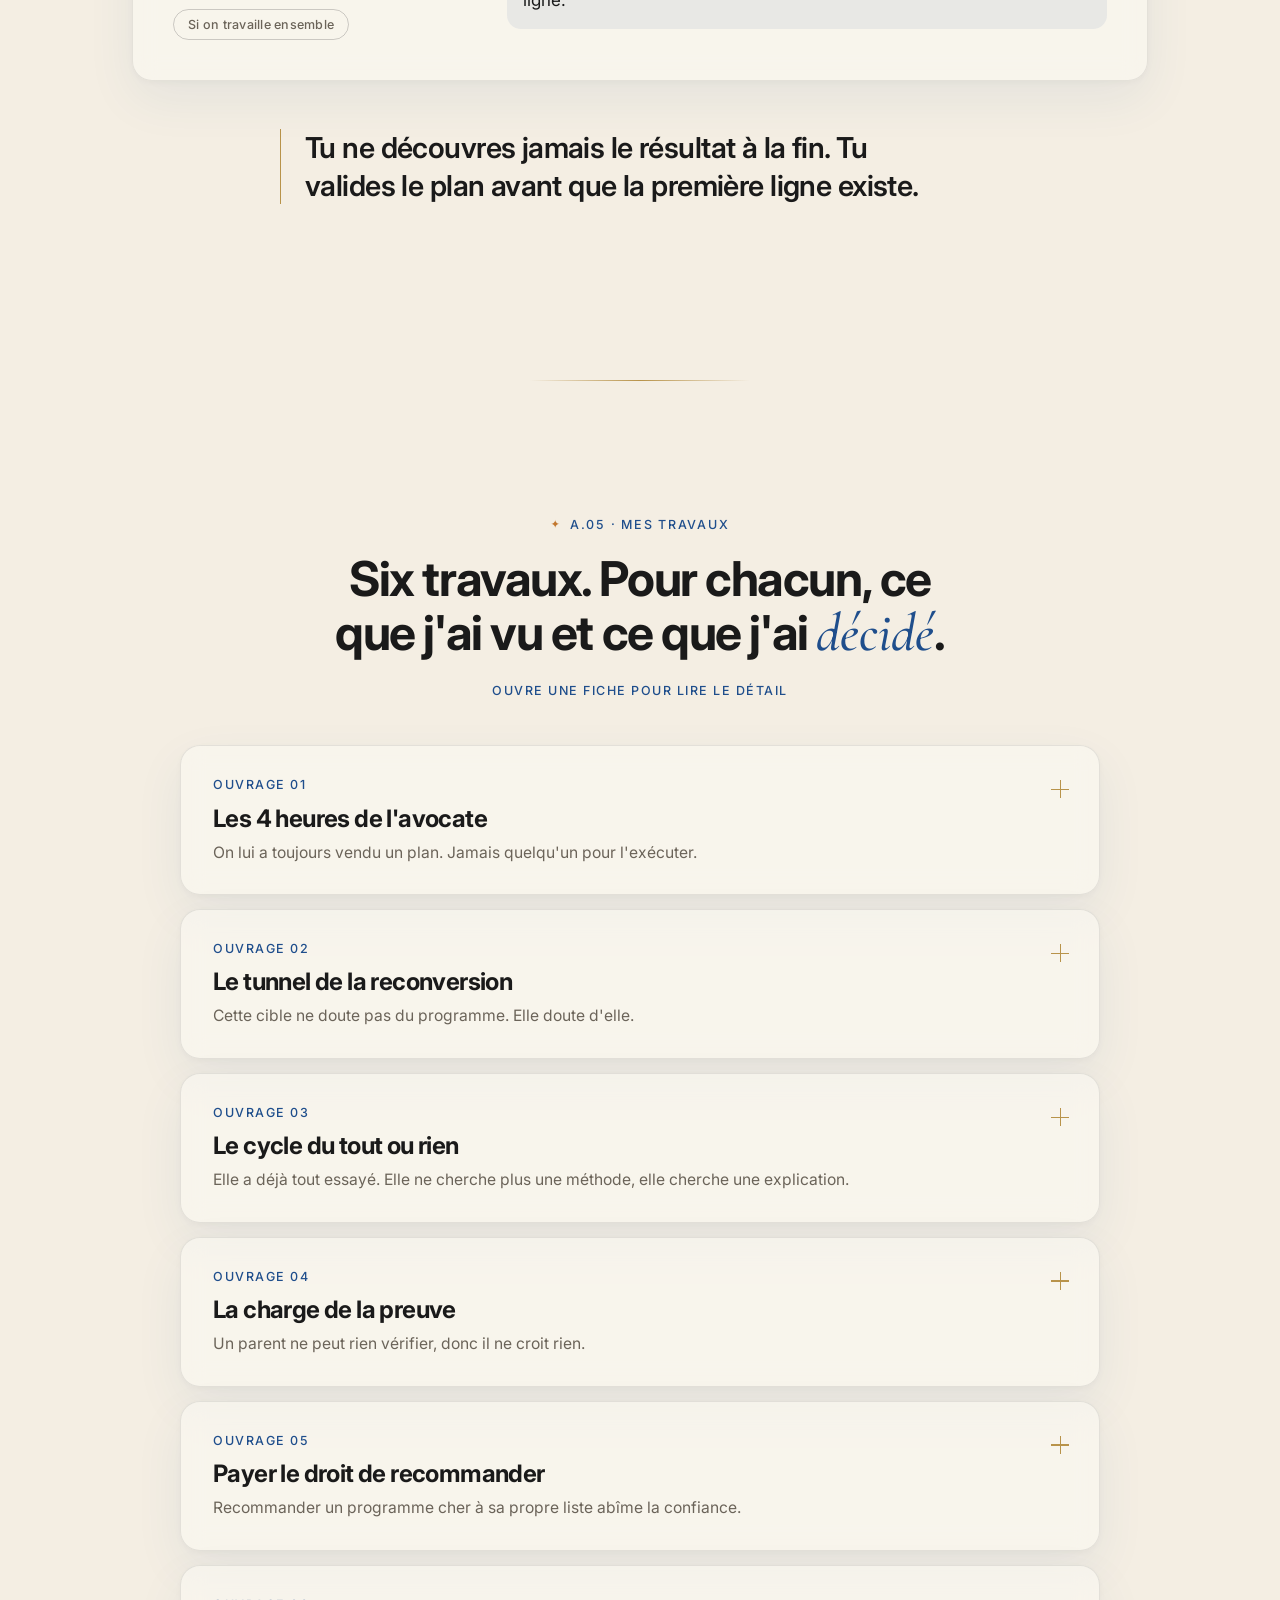
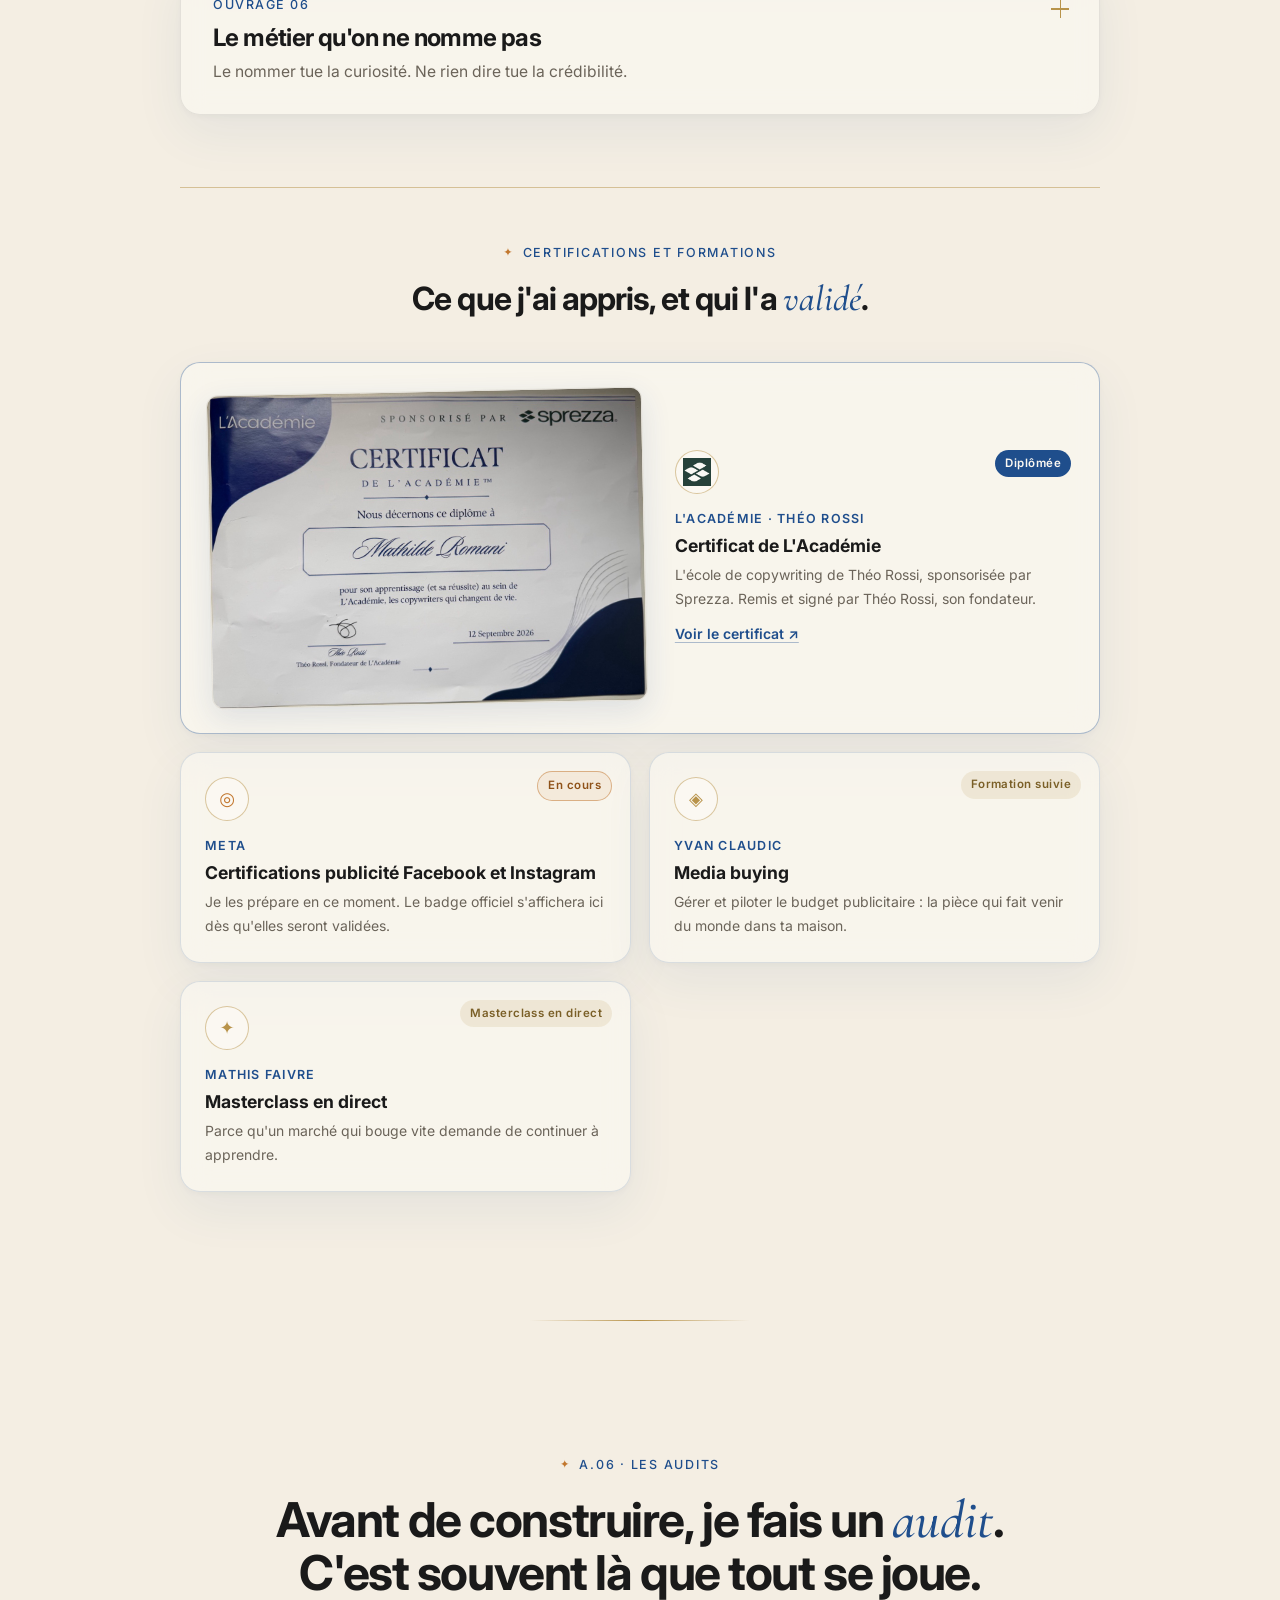
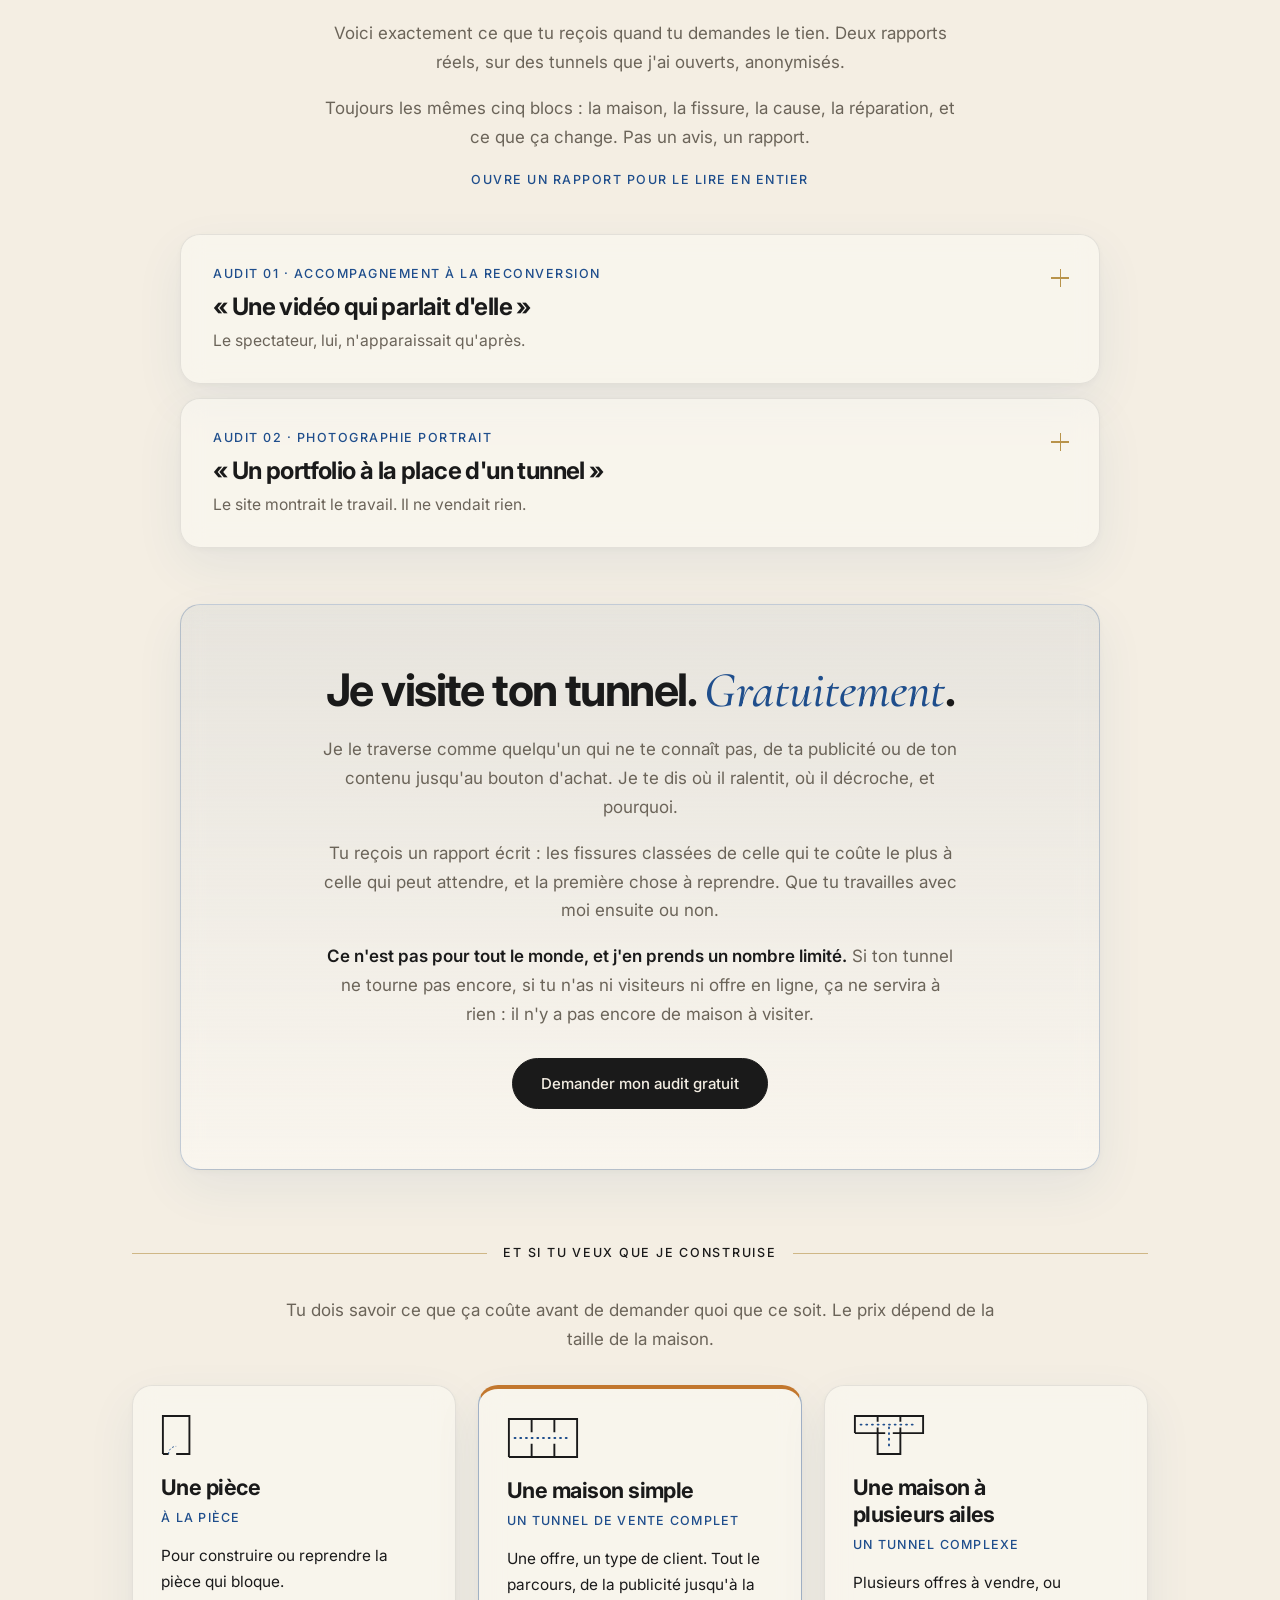
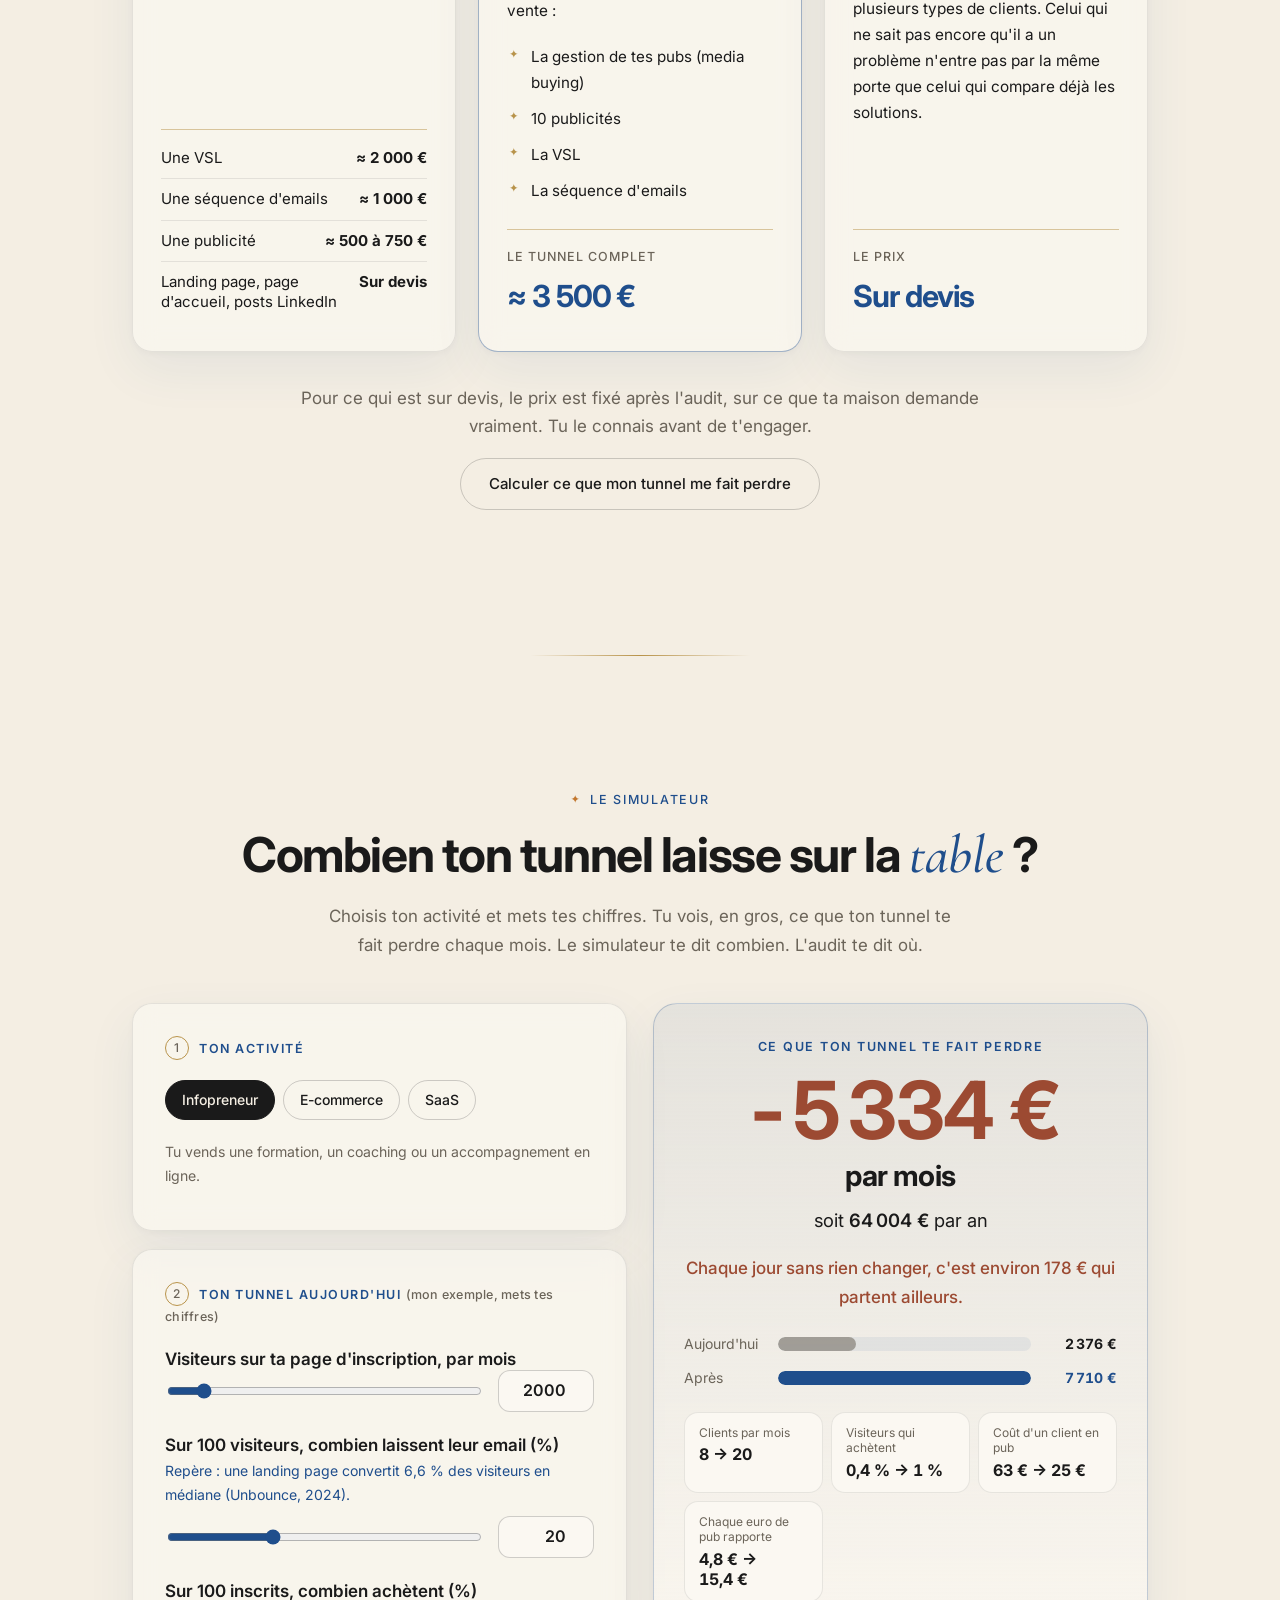
==== commit be6bd2f2: "Ajout du certificat de L'Académie (Théo Rossi, sponsorisé par Sprezza) Co-Authored-By: Claude Opus 5" ====
--- a/index.html
+++ b/index.html
@@ -14,7 +14,7 @@
 <link rel="preconnect" href="https://fonts.googleapis.com">
 <link rel="preconnect" href="https://fonts.gstatic.com" crossorigin>
 <link href="https://fonts.googleapis.com/css2?family=Inter:wght@400;500;600;700&family=Cormorant+Garamond:ital,wght@1,500&display=swap" rel="stylesheet">
-<link rel="stylesheet" href="css/style.css?v=51">
+<link rel="stylesheet" href="css/style.css?v=53">
 </head>
 <body>
 <div class="accueil" id="accueil" role="dialog" aria-modal="true" aria-labelledby="accueil-titre" hidden>
@@ -698,11 +698,17 @@
       </div>
       <ul class="certifs-liste stagger">
         <li class="certif certif-diplome">
-          <span class="certif-statut">Diplômée</span>
-          <span class="certif-icone" aria-hidden="true"><img src="assets/logo-sprezza.png" alt="" width="40" height="40"></span>
-          <span class="certif-emetteur">Académie de Théo Rossi</span>
-          <strong class="certif-titre">Copywriting et tunnels de vente</strong>
-          <span class="certif-detail">La formation de l'agence Sprezza. Le diplôme arrive ici très vite.</span>
+          <a class="certif-photo" href="assets/certificat-academie.jpg" target="_blank" rel="noopener" aria-label="Voir le certificat en grand">
+            <img src="assets/certificat-academie.jpg" alt="Certificat de L'Académie décerné à Mathilde Romani, signé par Théo Rossi, fondateur, et sponsorisé par Sprezza" width="1200" height="864" loading="lazy">
+          </a>
+          <div class="certif-texte">
+            <span class="certif-statut">Diplômée</span>
+            <span class="certif-icone" aria-hidden="true"><img src="assets/logo-sprezza.png" alt="" width="40" height="40"></span>
+            <span class="certif-emetteur">L'Académie · Théo Rossi</span>
+            <strong class="certif-titre">Certificat de L'Académie</strong>
+            <span class="certif-detail">L'école de copywriting de Théo Rossi, sponsorisée par Sprezza. Remis et signé par Théo Rossi, son fondateur.</span>
+            <a class="certif-voir" href="assets/certificat-academie.jpg" target="_blank" rel="noopener">Voir le certificat ↗</a>
+          </div>
         </li>
         <li class="certif certif-encours">
           <span class="certif-statut">En cours</span>
@@ -1179,10 +1185,10 @@
   <span>Plan A · Feuille 1/1</span>
 </footer>
 
-<script src="js/maison.js?v=51"></script>
-<script src="js/site.js?v=51"></script>
-<script src="js/visite.js?v=51"></script>
-<script src="js/simulateur.js?v=51"></script>
-<script src="js/profil.js?v=51"></script>
+<script src="js/maison.js?v=53"></script>
+<script src="js/site.js?v=53"></script>
+<script src="js/visite.js?v=53"></script>
+<script src="js/simulateur.js?v=53"></script>
+<script src="js/profil.js?v=53"></script>
 </body>
 </html>
--- a/css/style.css
+++ b/css/style.css
@@ -985,3 +985,16 @@
 .certif-formation .certif-statut { background: rgba(184, 147, 74, .14); color: #7A5F27; }
 .certif .certif-titre { padding-right: 0; }
 .certif .certif-emetteur { padding-right: 110px; }
+
+/* Le certificat de L'Académie, en grand, en tête du bloc */
+.certif-diplome { grid-column: 1 / -1; display: grid; gap: 18px; }
+.certif-diplome .certif-texte { position: relative; display: flex; flex-direction: column; gap: 6px; }
+.certif-diplome .certif-statut { top: 0; right: 0; }
+.certif-photo { display: block; border-radius: 12px; overflow: hidden; border: 1px solid var(--trait); box-shadow: 0 10px 30px rgba(31, 78, 140, .12); transform: rotate(-1.2deg); transition: transform .35s ease; }
+.certif-photo:hover { transform: rotate(0) scale(1.01); }
+.certif-photo img { display: block; width: 100%; height: auto; }
+.certif-voir { margin-top: 6px; font-weight: 600; font-size: 14px; }
+@media (min-width: 760px) {
+  .certif-diplome { grid-template-columns: minmax(0, 1.1fr) minmax(0, 1fr); align-items: center; gap: 30px; padding: 28px; }
+}
+.certif-diplome .certif-emetteur { padding-right: 0; }
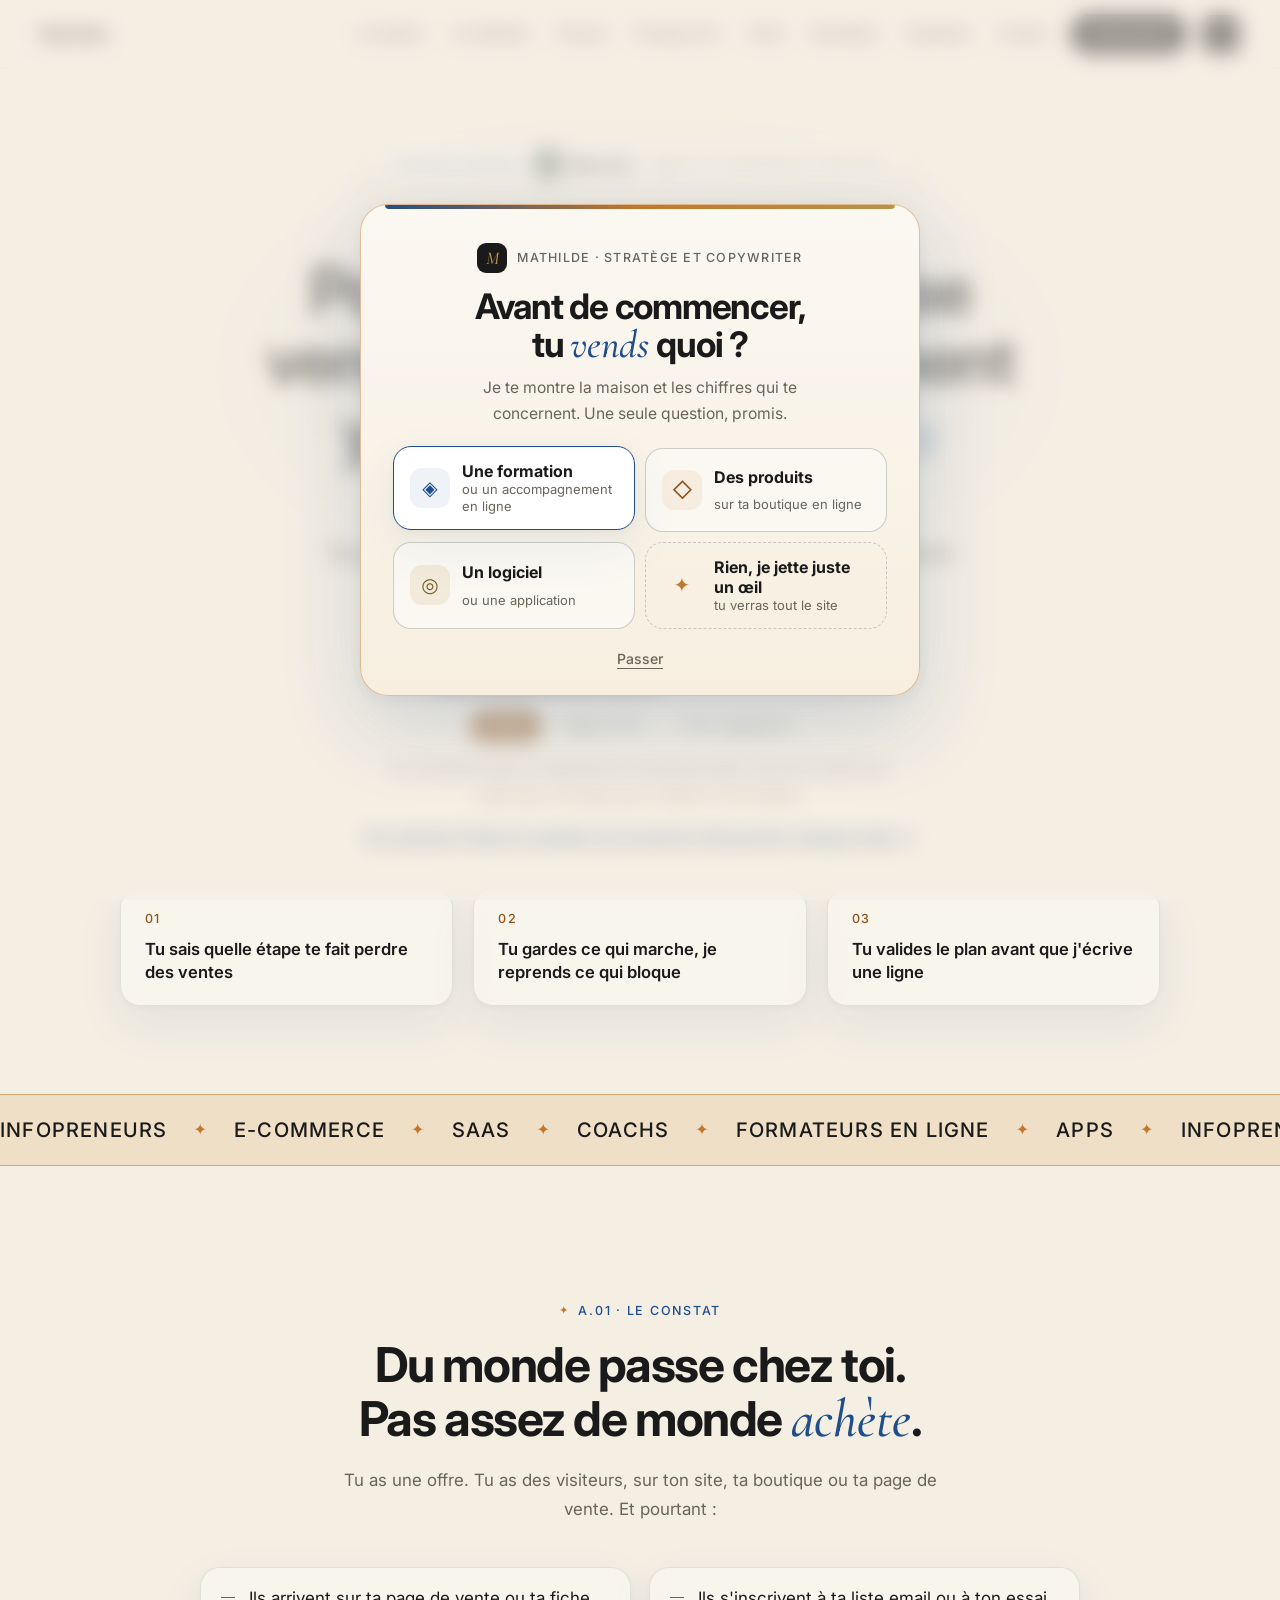
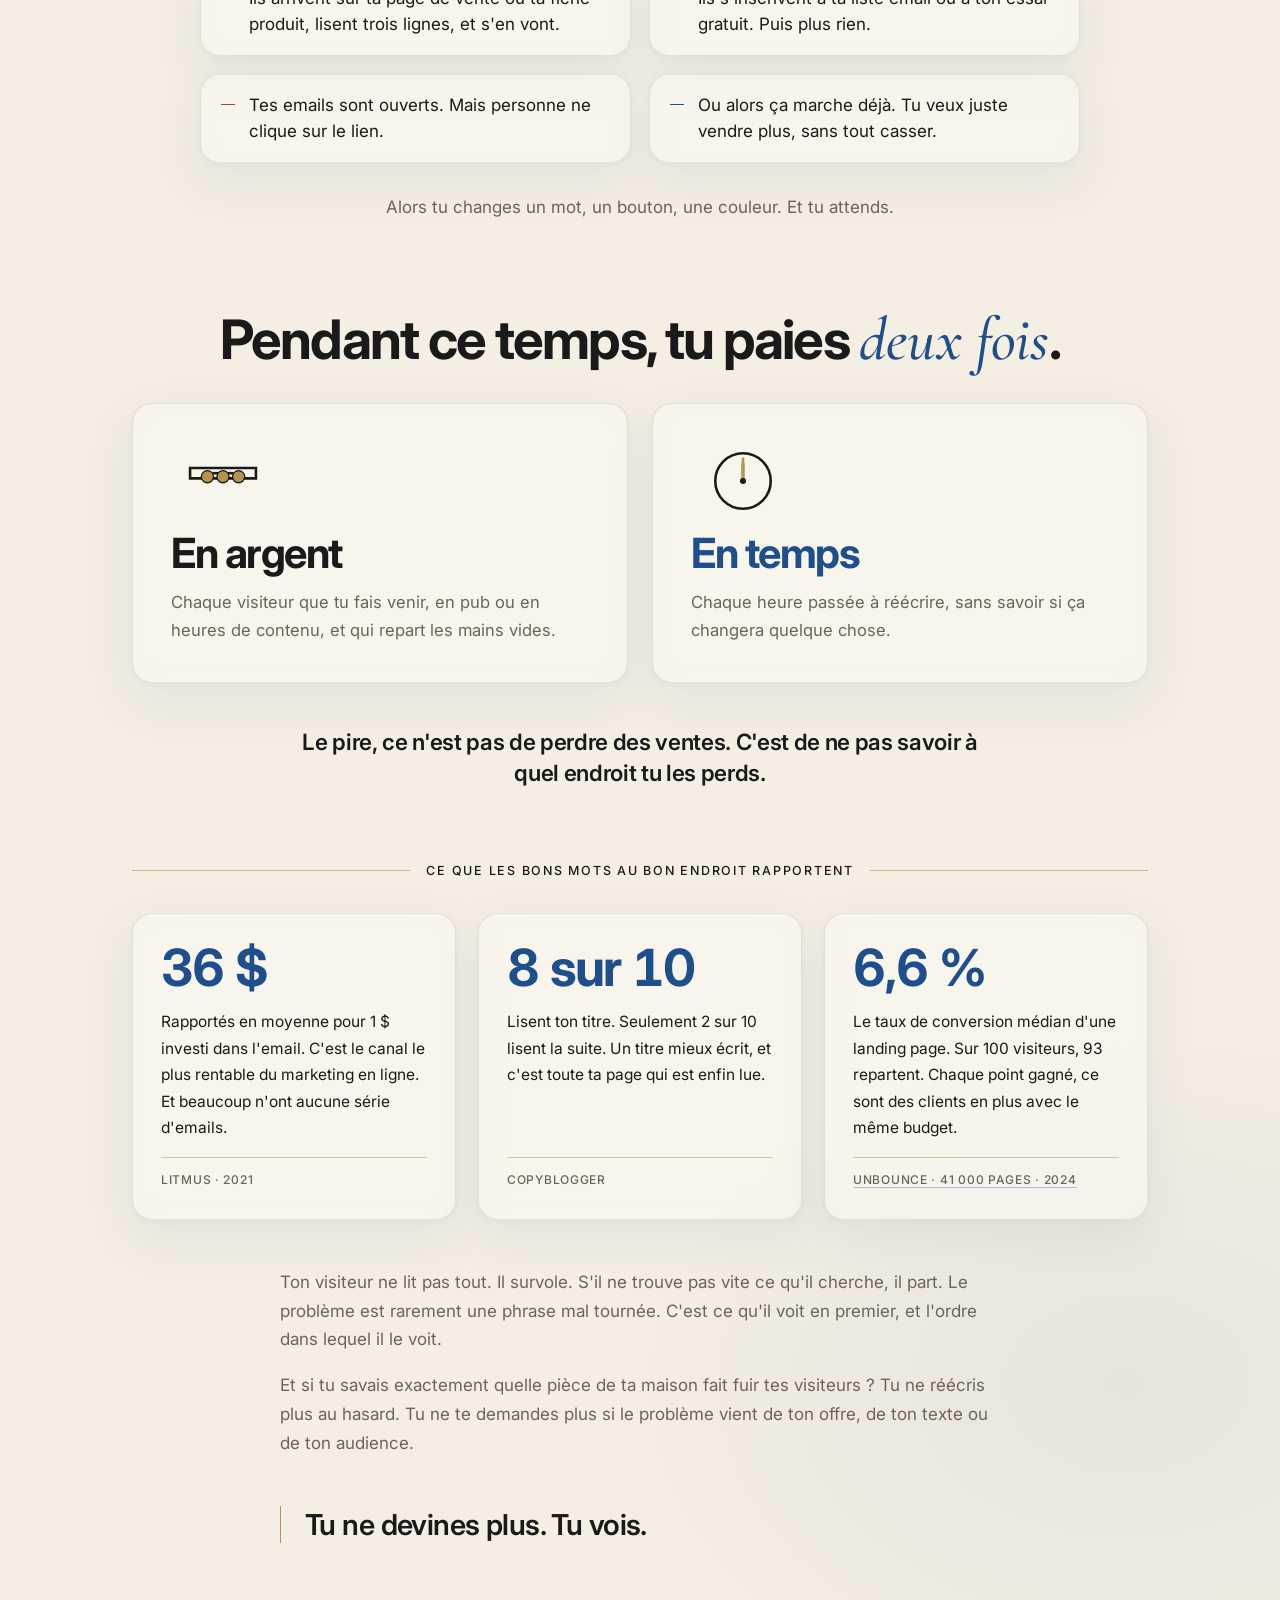
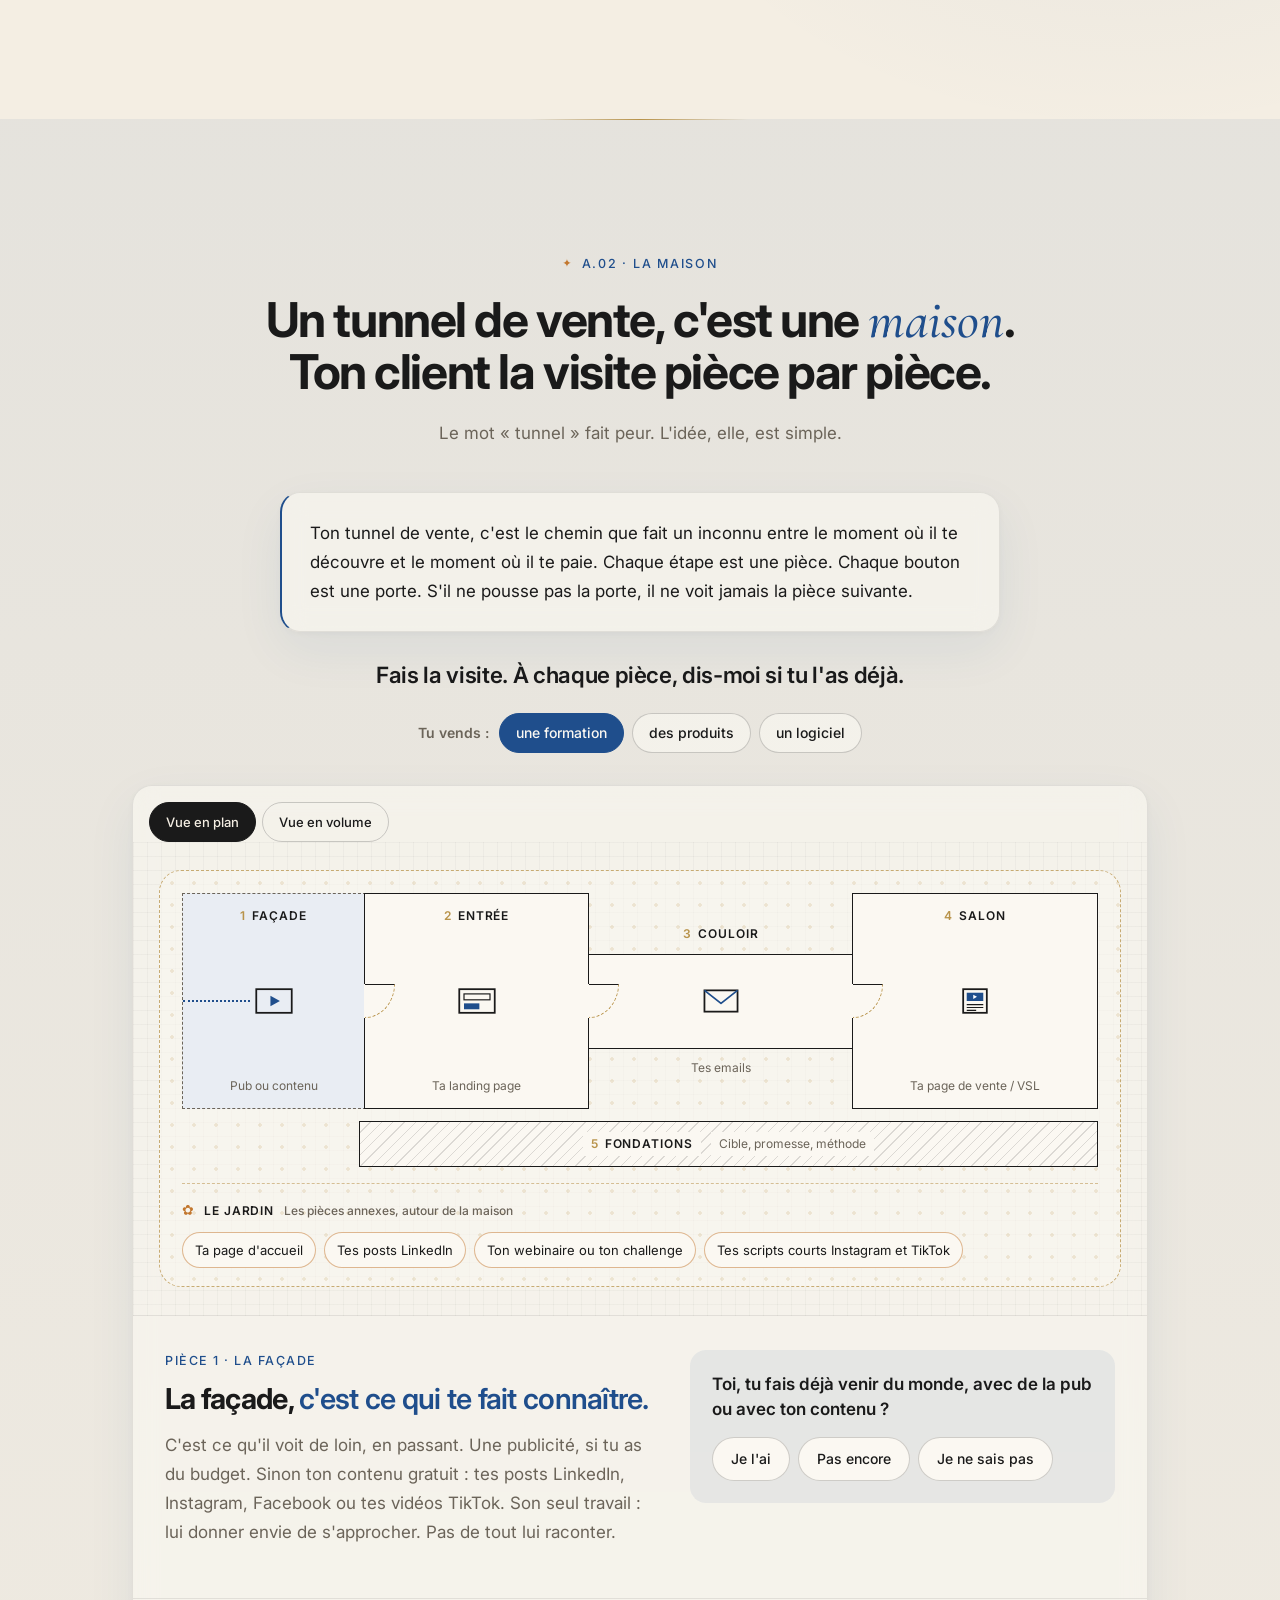
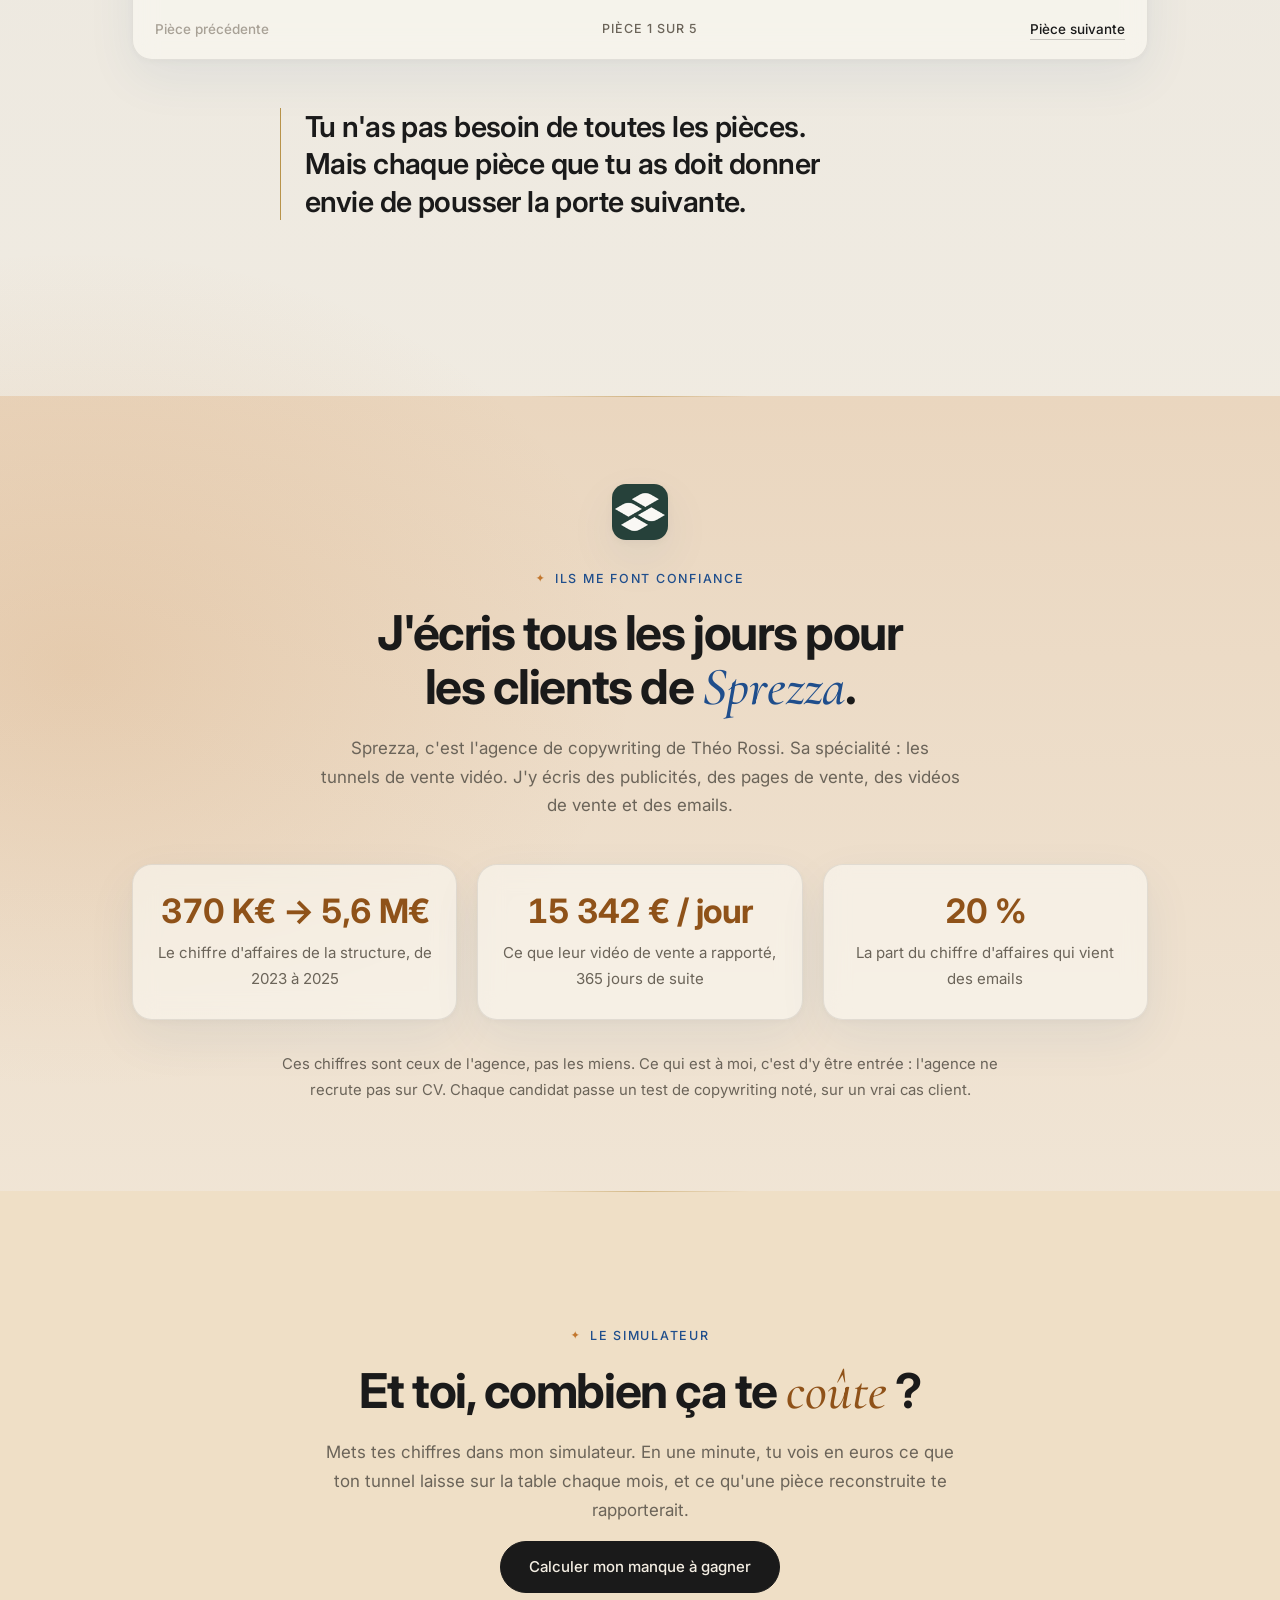
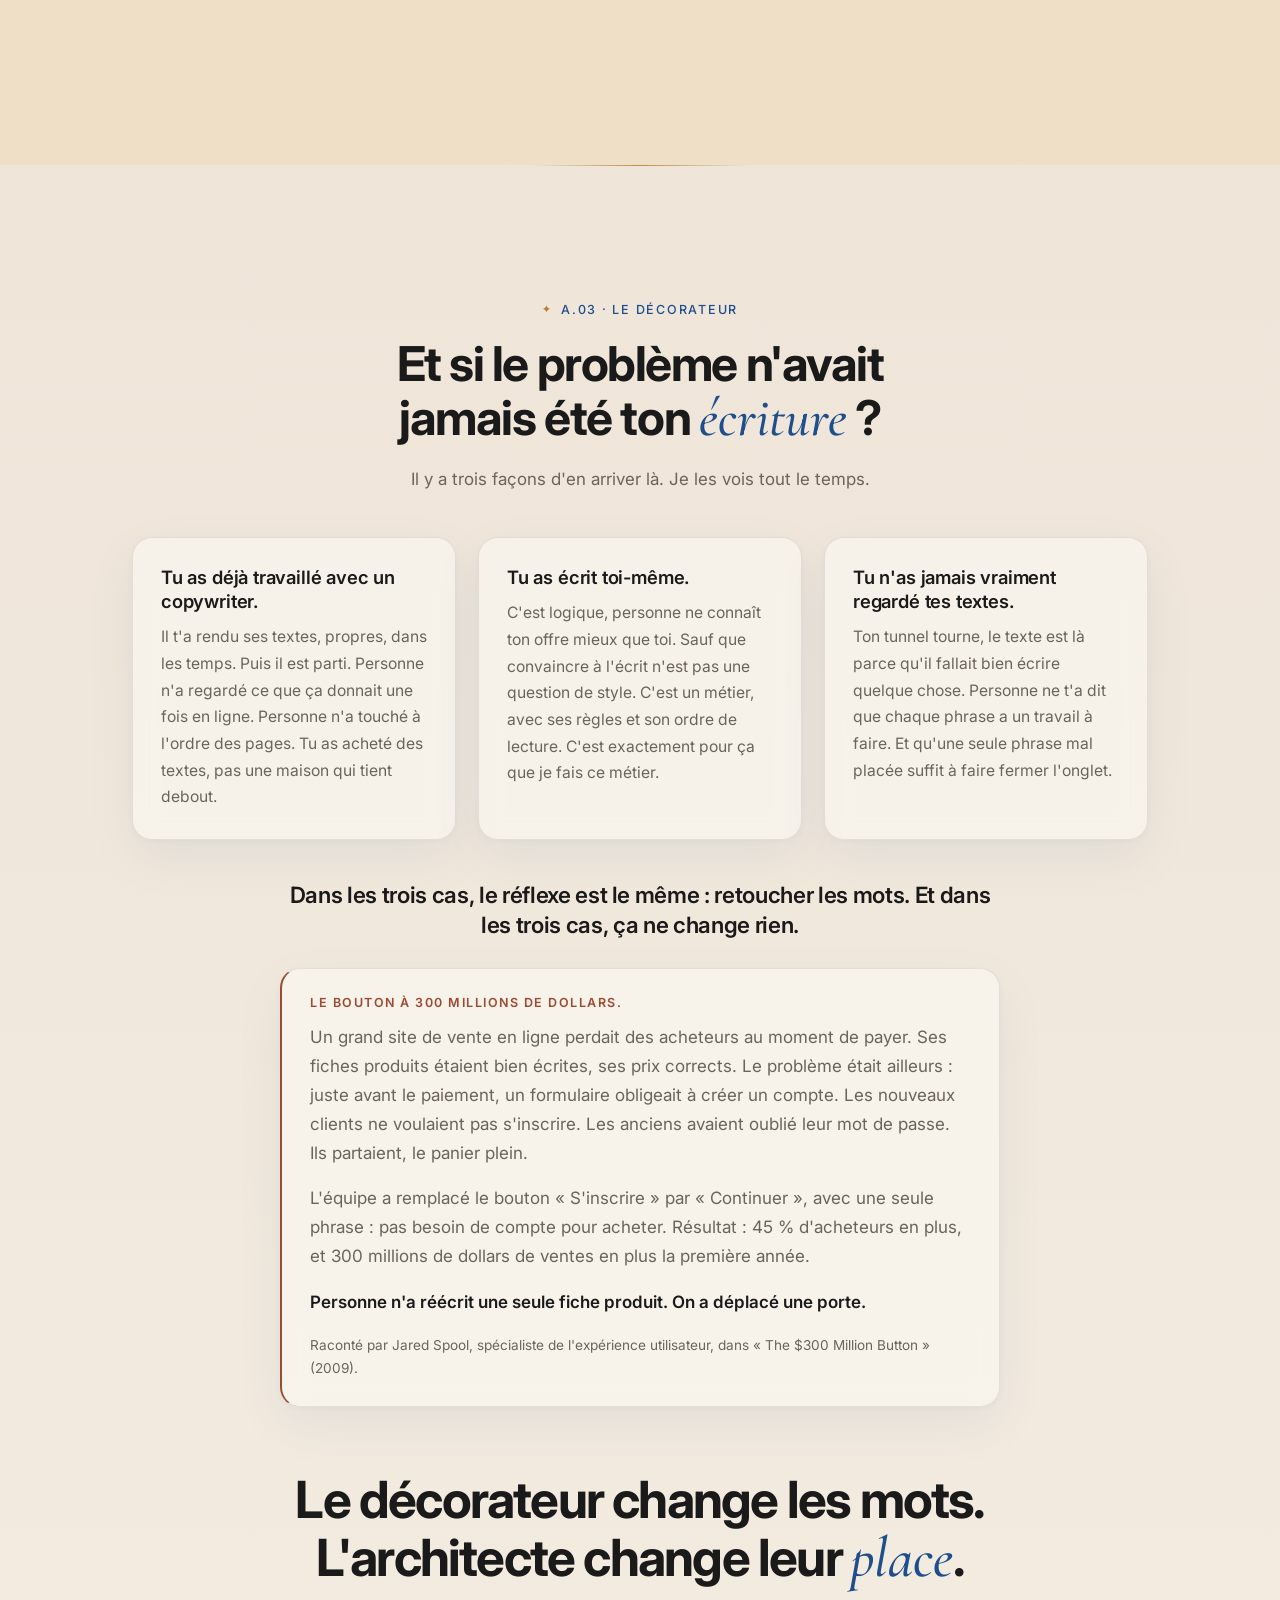
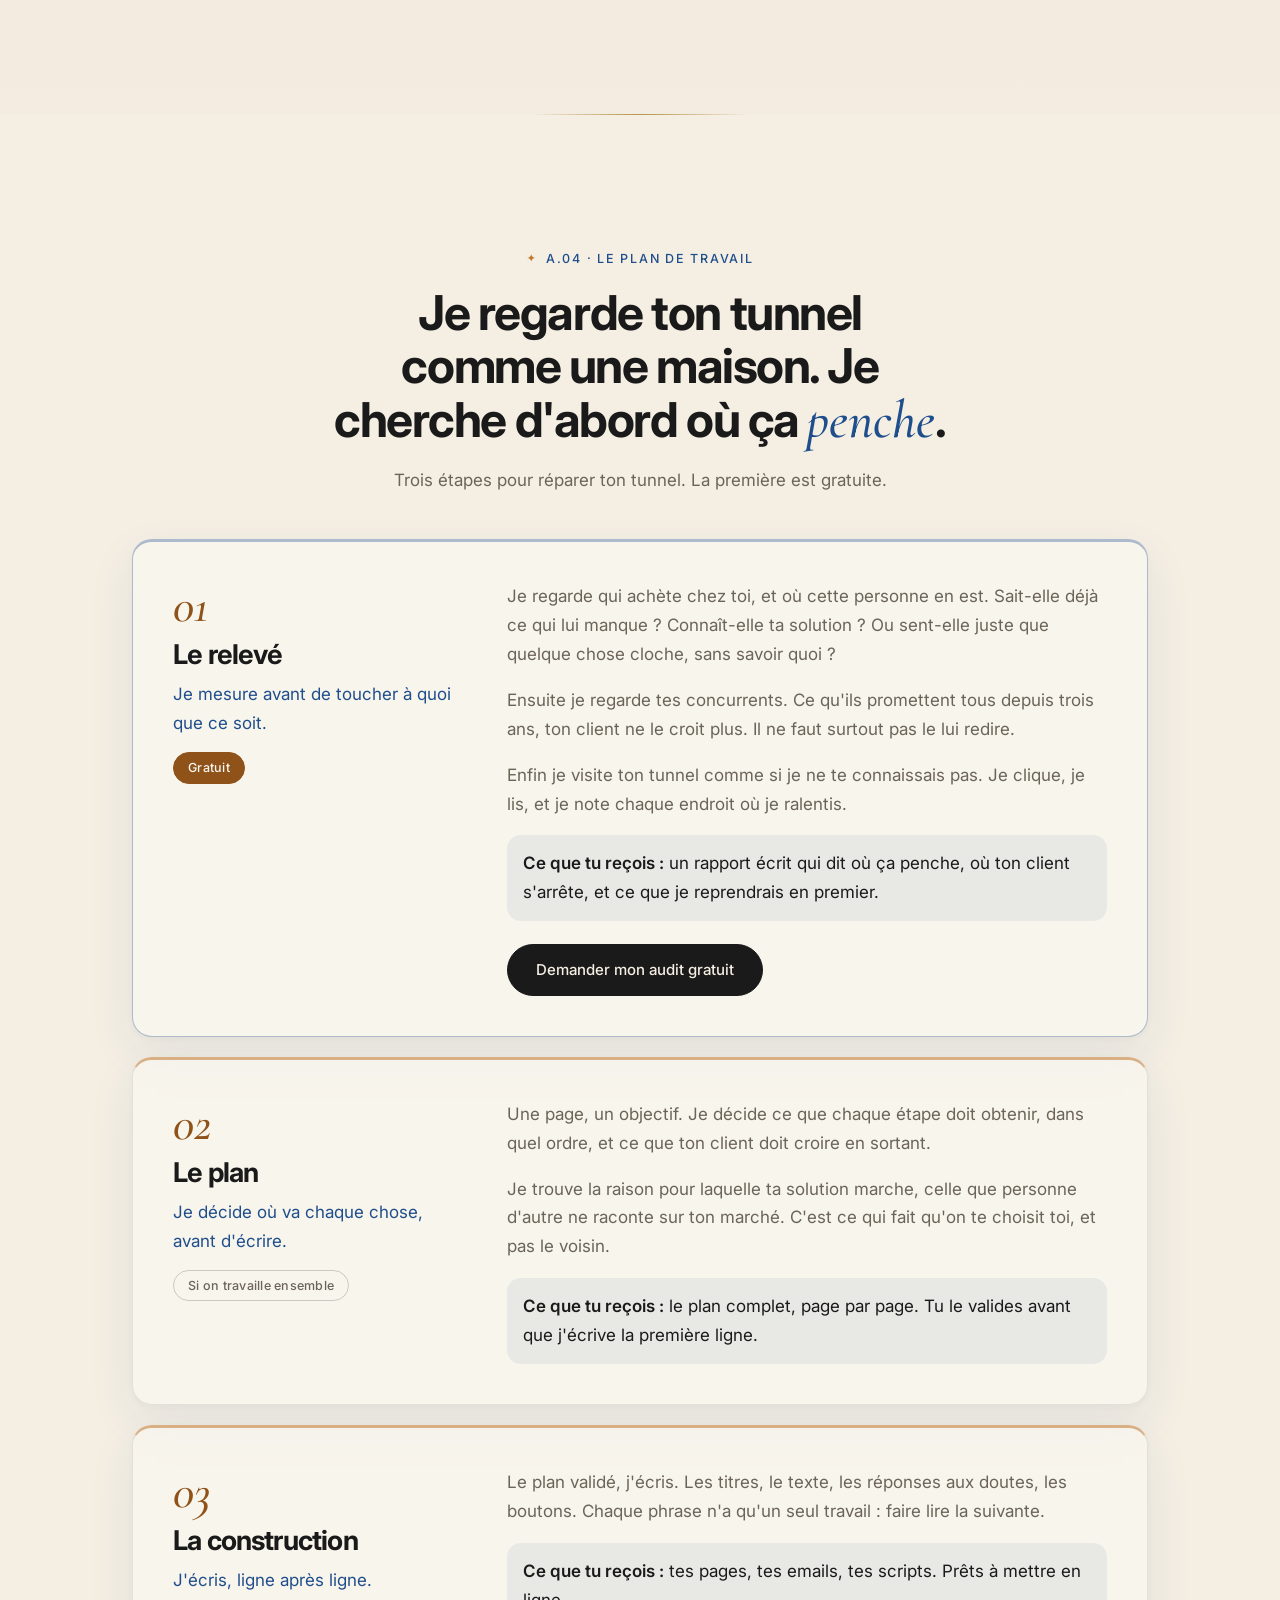
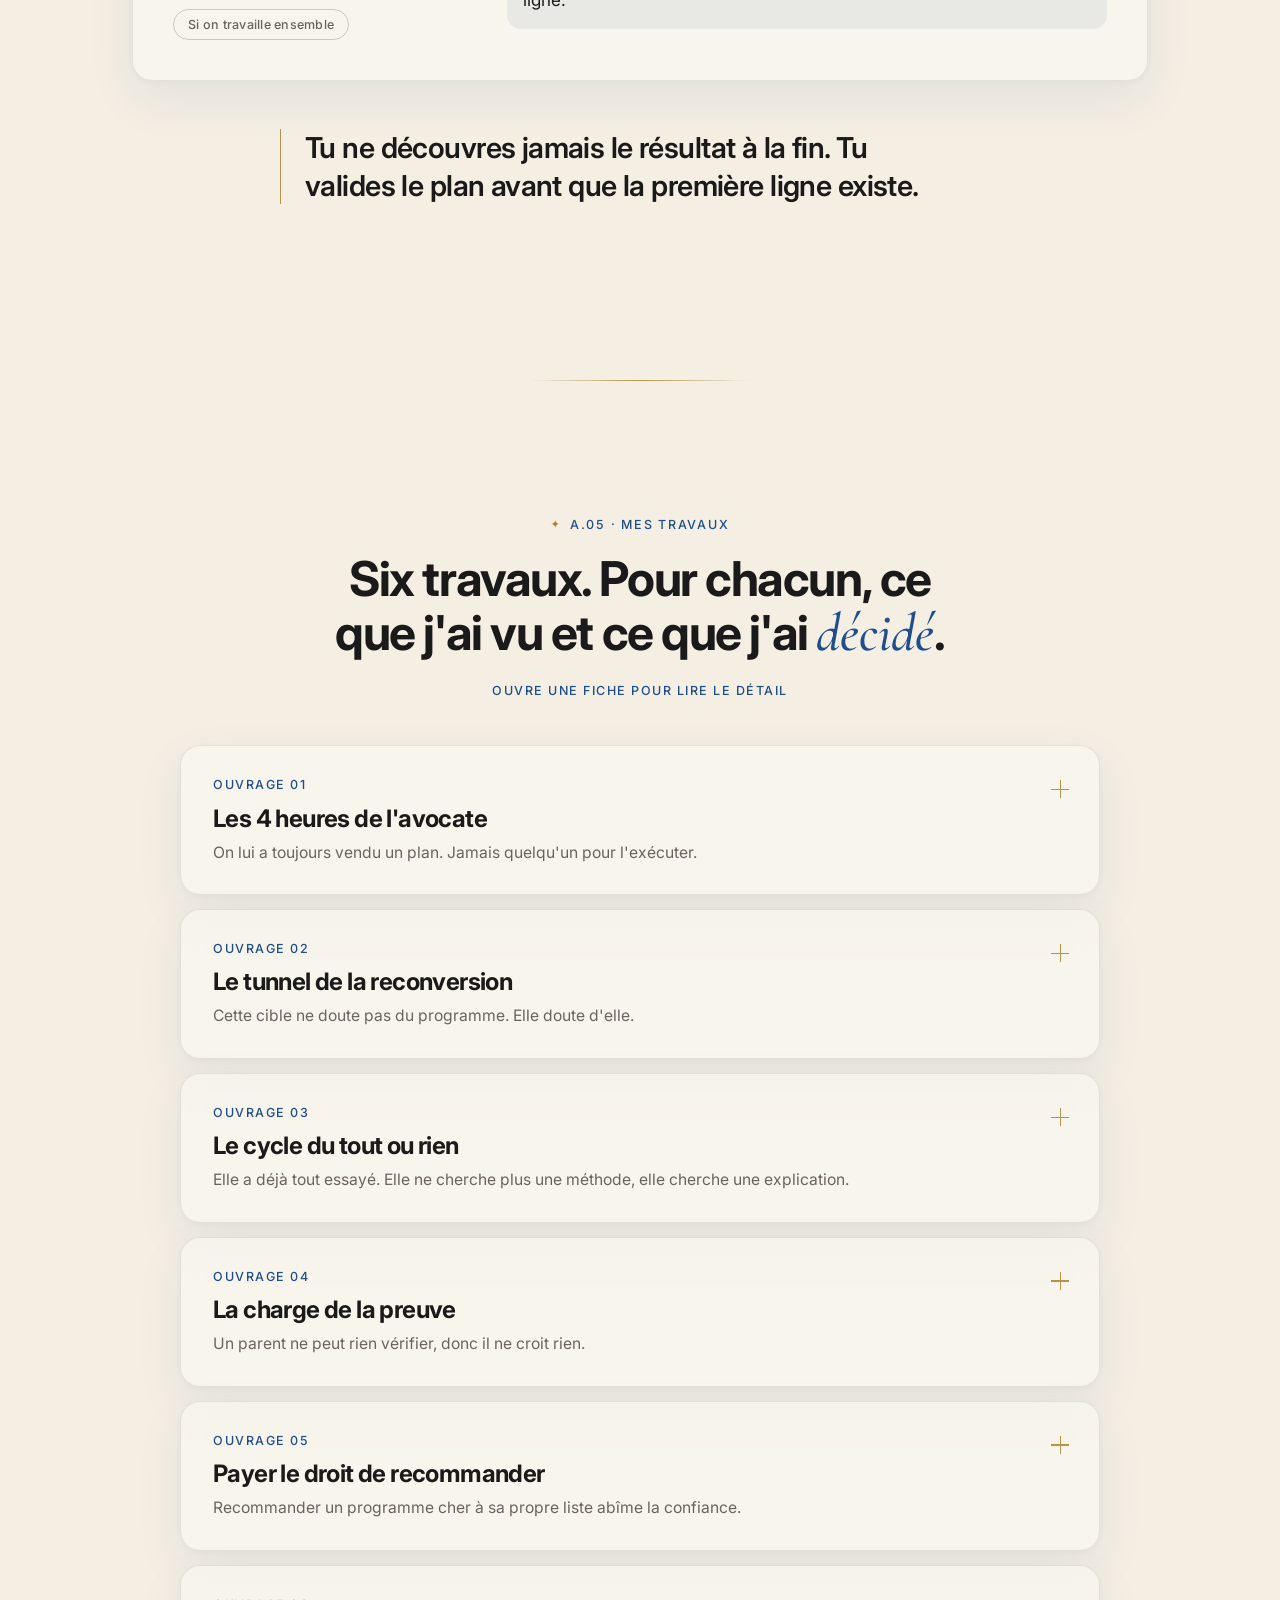
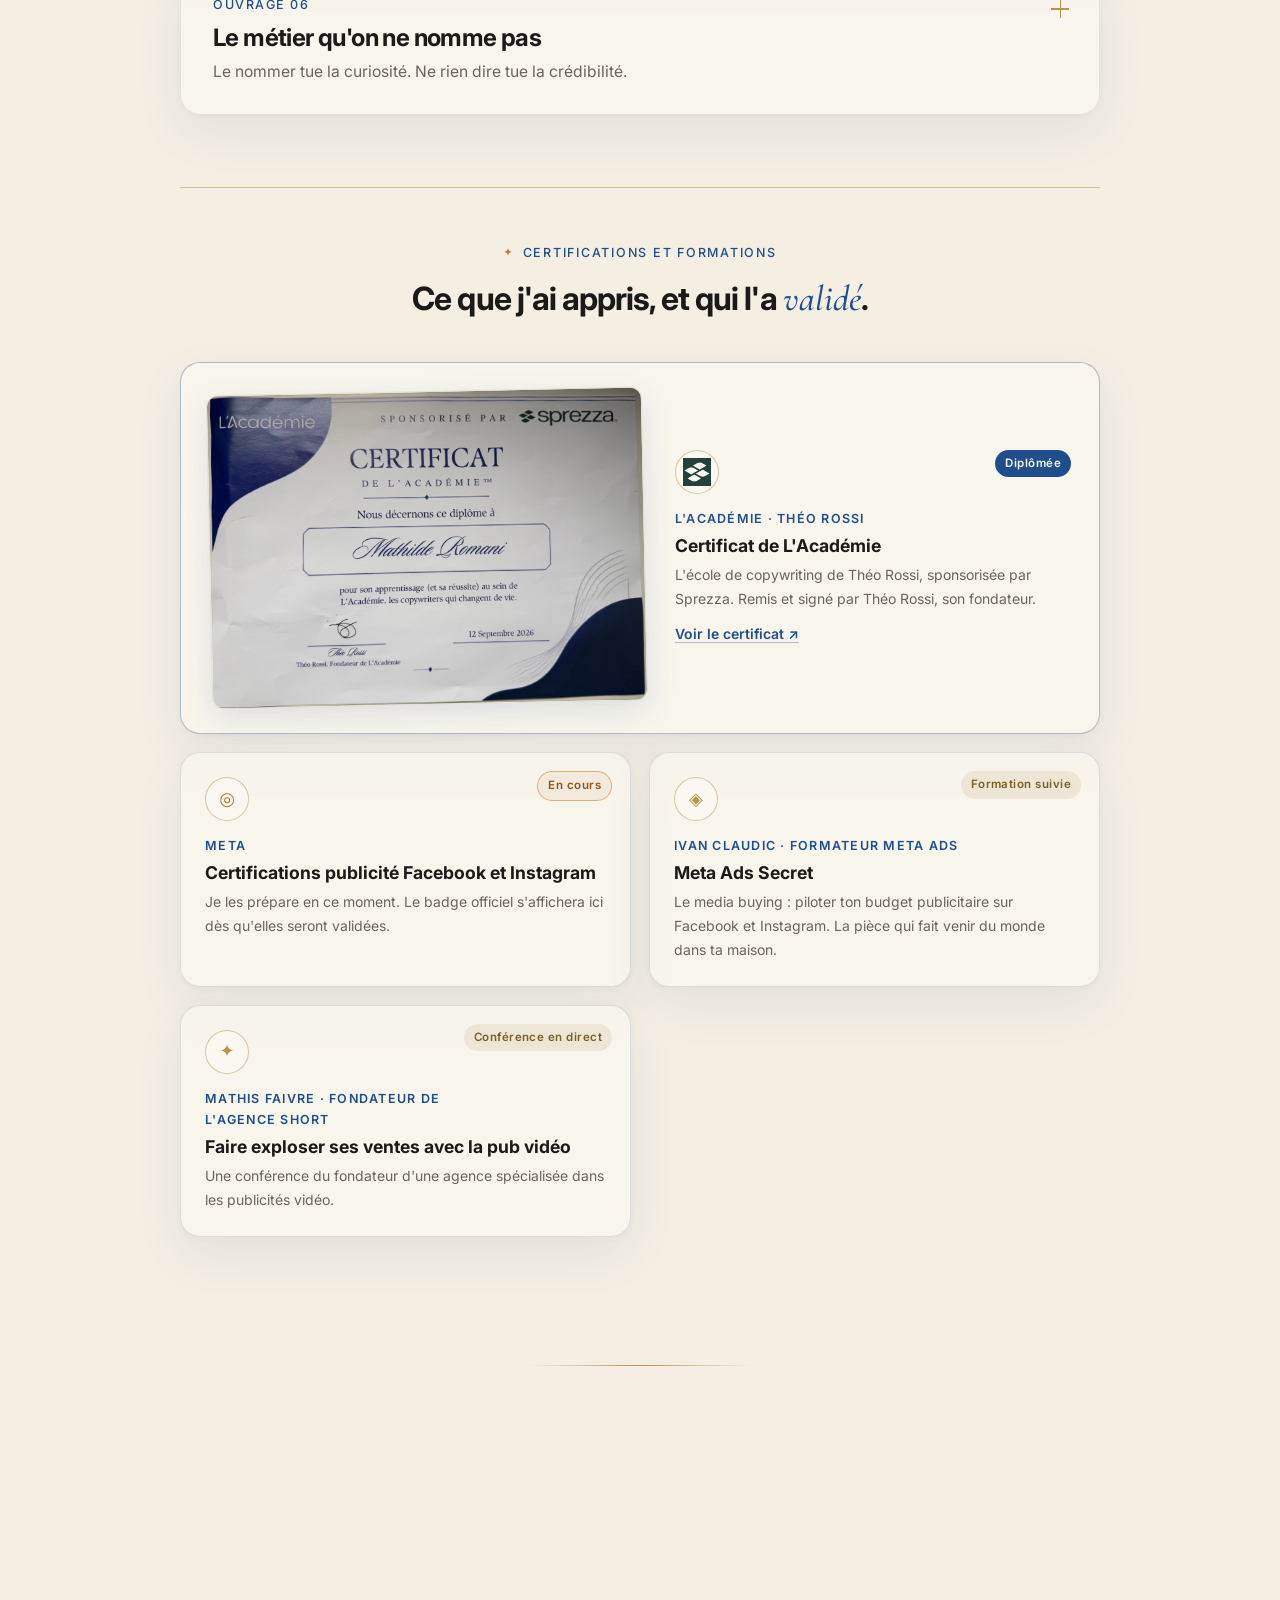
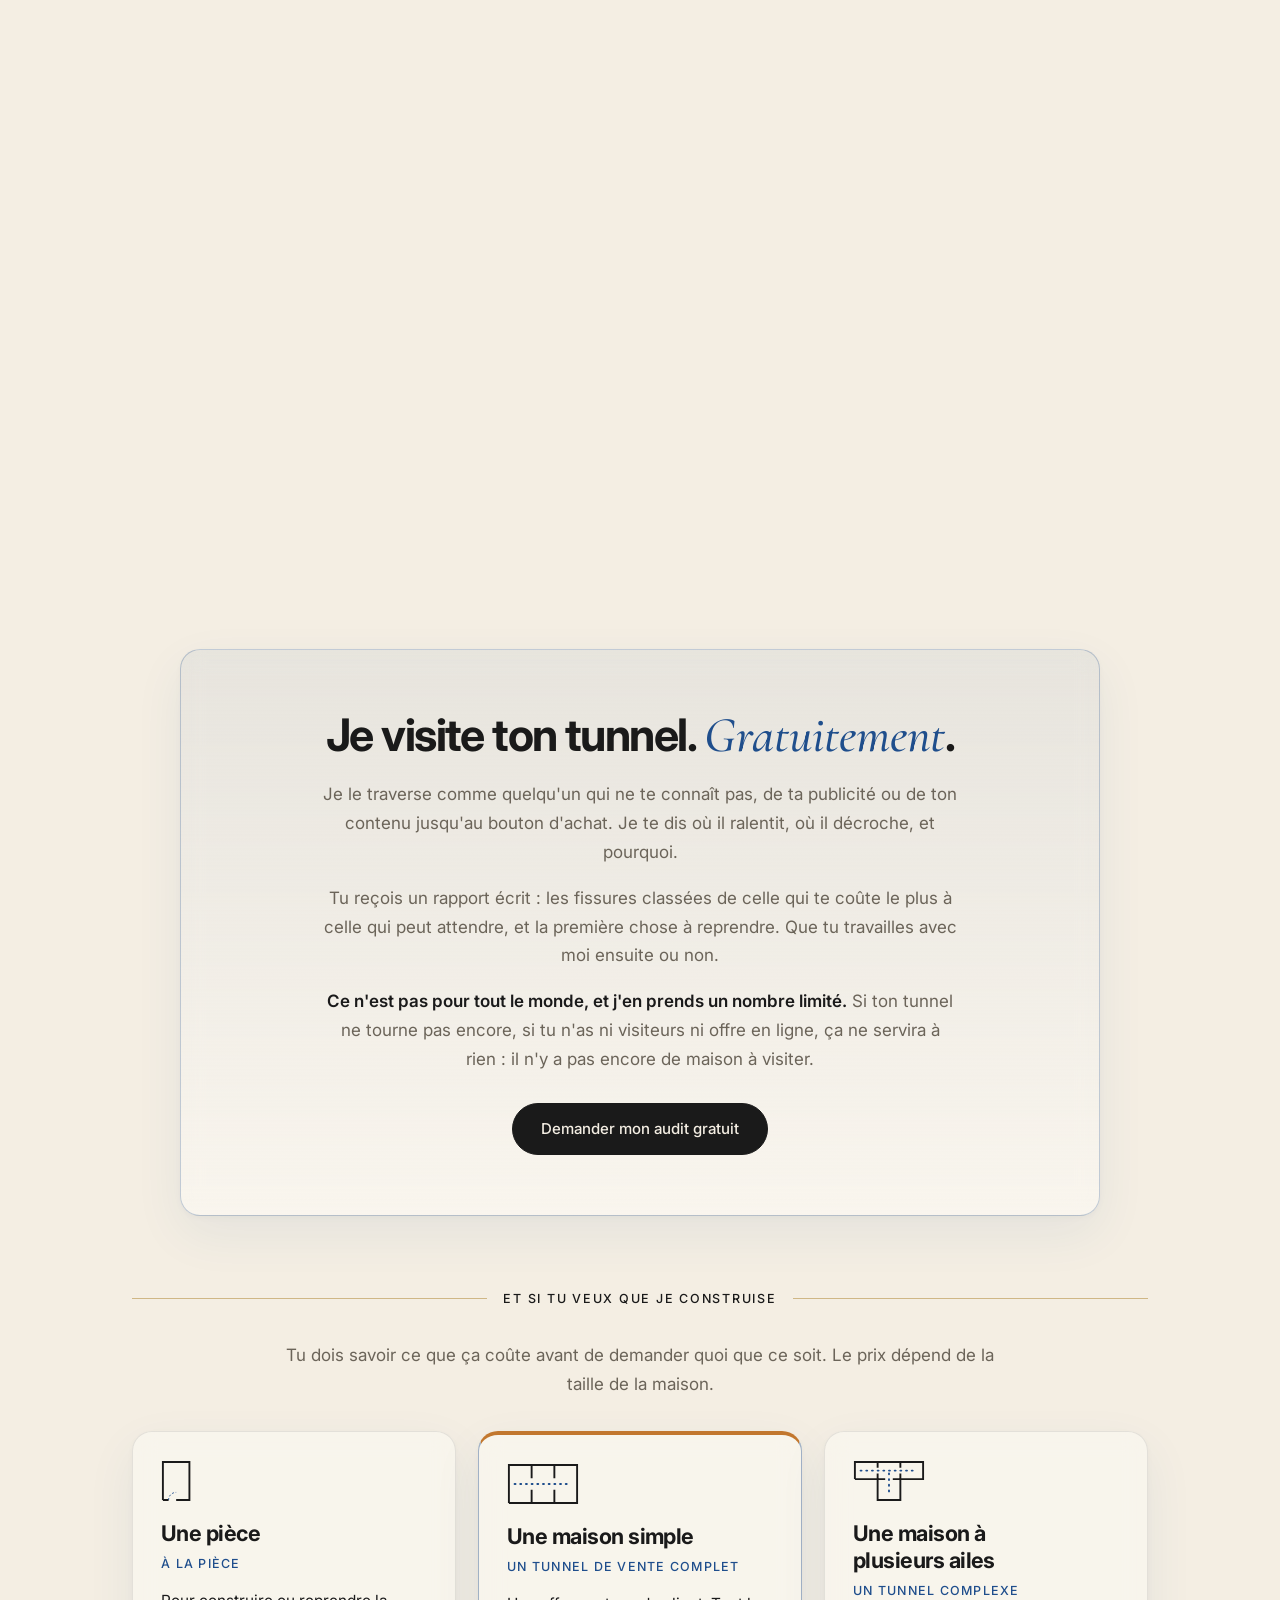
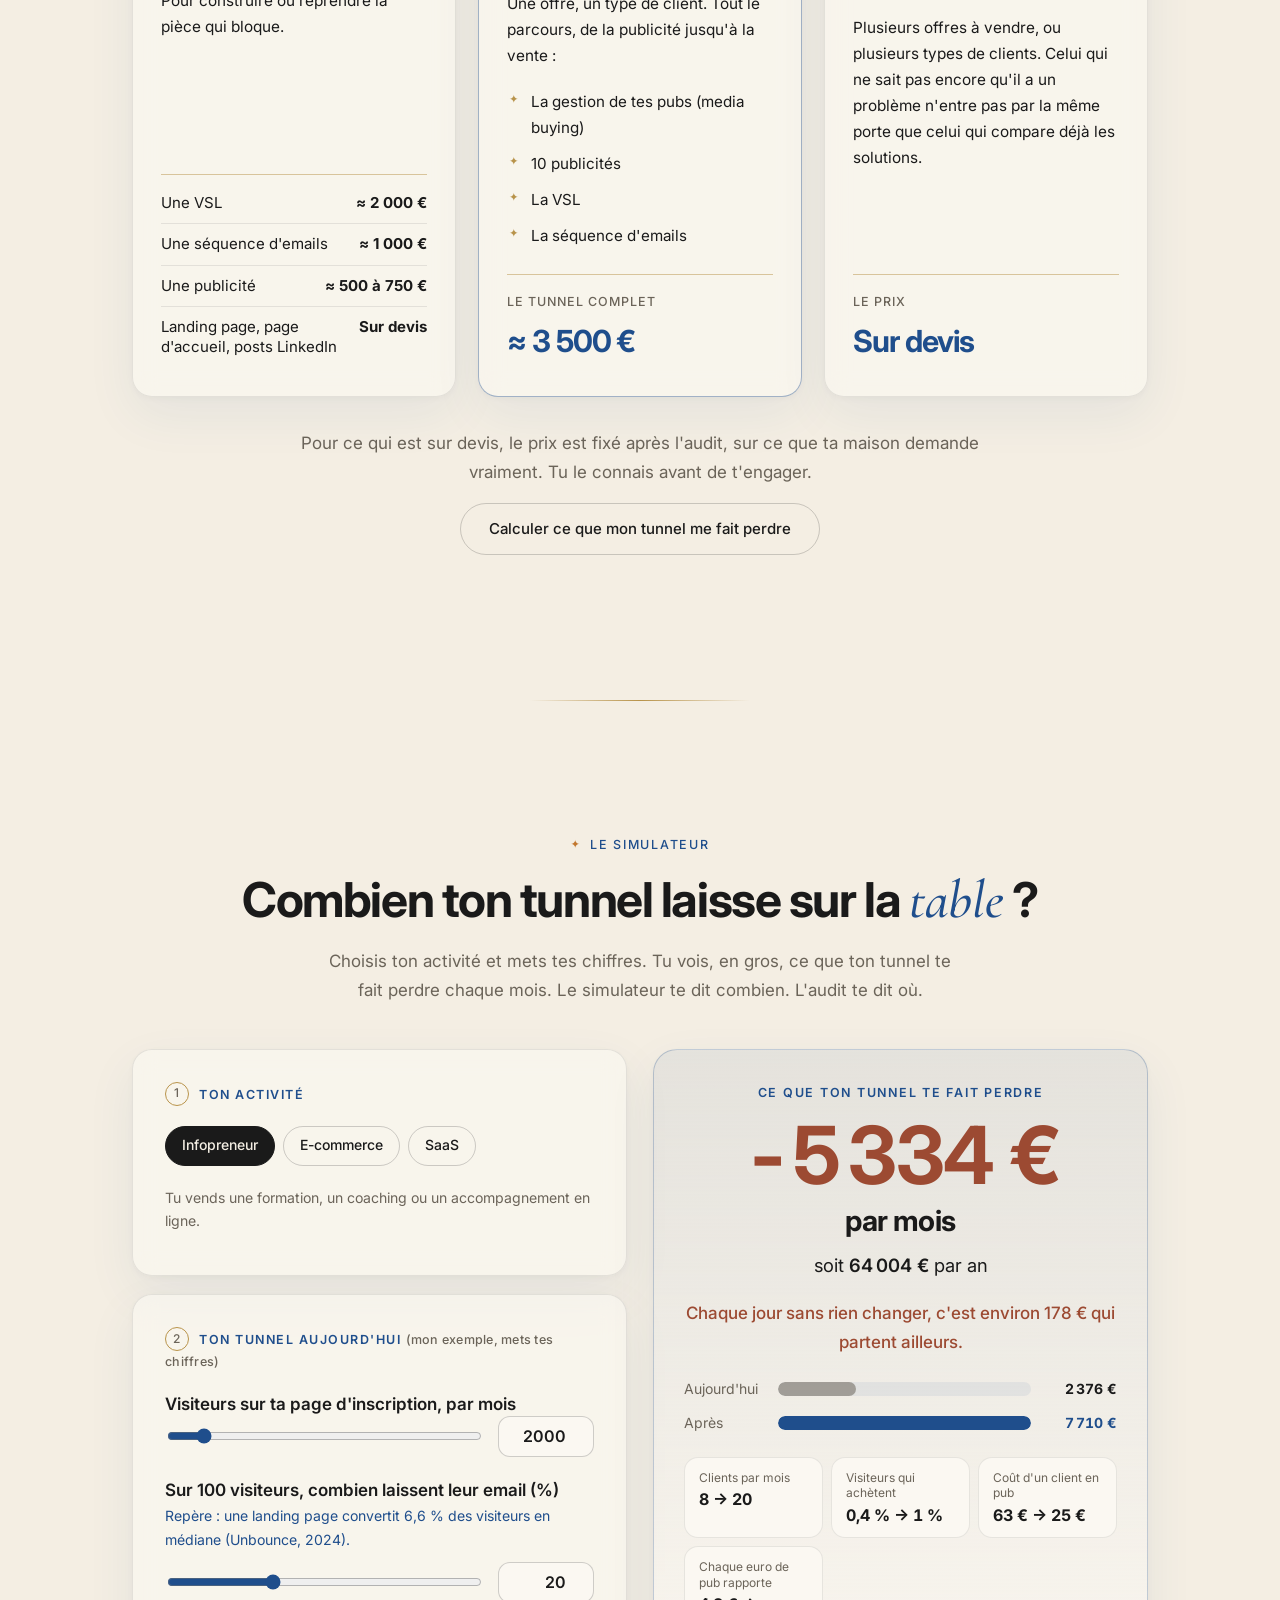
==== commit af5bf23f: "Certifications : Meta Ads Secret (Ivan Claudic) et conférence de Mathis Faivre (Agence Short) Co-Aut" ====
--- a/index.html
+++ b/index.html
@@ -14,7 +14,7 @@
 <link rel="preconnect" href="https://fonts.googleapis.com">
 <link rel="preconnect" href="https://fonts.gstatic.com" crossorigin>
 <link href="https://fonts.googleapis.com/css2?family=Inter:wght@400;500;600;700&family=Cormorant+Garamond:ital,wght@1,500&display=swap" rel="stylesheet">
-<link rel="stylesheet" href="css/style.css?v=53">
+<link rel="stylesheet" href="css/style.css?v=54">
 </head>
 <body>
 <div class="accueil" id="accueil" role="dialog" aria-modal="true" aria-labelledby="accueil-titre" hidden>
@@ -720,16 +720,16 @@
         <li class="certif certif-formation">
           <span class="certif-statut">Formation suivie</span>
           <span class="certif-icone" aria-hidden="true">◈</span>
-          <span class="certif-emetteur">Yvan Claudic</span>
-          <strong class="certif-titre">Media buying</strong>
-          <span class="certif-detail">Gérer et piloter le budget publicitaire : la pièce qui fait venir du monde dans ta maison.</span>
+          <span class="certif-emetteur">Ivan Claudic · formateur Meta Ads</span>
+          <strong class="certif-titre">Meta Ads Secret</strong>
+          <span class="certif-detail">Le media buying : piloter ton budget publicitaire sur Facebook et Instagram. La pièce qui fait venir du monde dans ta maison.</span>
         </li>
         <li class="certif certif-formation">
-          <span class="certif-statut">Masterclass en direct</span>
+          <span class="certif-statut">Conférence en direct</span>
           <span class="certif-icone" aria-hidden="true">✦</span>
-          <span class="certif-emetteur">Mathis Faivre</span>
-          <strong class="certif-titre">Masterclass en direct</strong>
-          <span class="certif-detail">Parce qu'un marché qui bouge vite demande de continuer à apprendre.</span>
+          <span class="certif-emetteur">Mathis Faivre · fondateur de l'Agence Short</span>
+          <strong class="certif-titre">Faire exploser ses ventes avec la pub vidéo</strong>
+          <span class="certif-detail">Une conférence du fondateur d'une agence spécialisée dans les publicités vidéo.</span>
         </li>
       </ul>
     </div>
@@ -1185,10 +1185,10 @@
   <span>Plan A · Feuille 1/1</span>
 </footer>
 
-<script src="js/maison.js?v=53"></script>
-<script src="js/site.js?v=53"></script>
-<script src="js/visite.js?v=53"></script>
-<script src="js/simulateur.js?v=53"></script>
-<script src="js/profil.js?v=53"></script>
+<script src="js/maison.js?v=54"></script>
+<script src="js/site.js?v=54"></script>
+<script src="js/visite.js?v=54"></script>
+<script src="js/simulateur.js?v=54"></script>
+<script src="js/profil.js?v=54"></script>
 </body>
 </html>
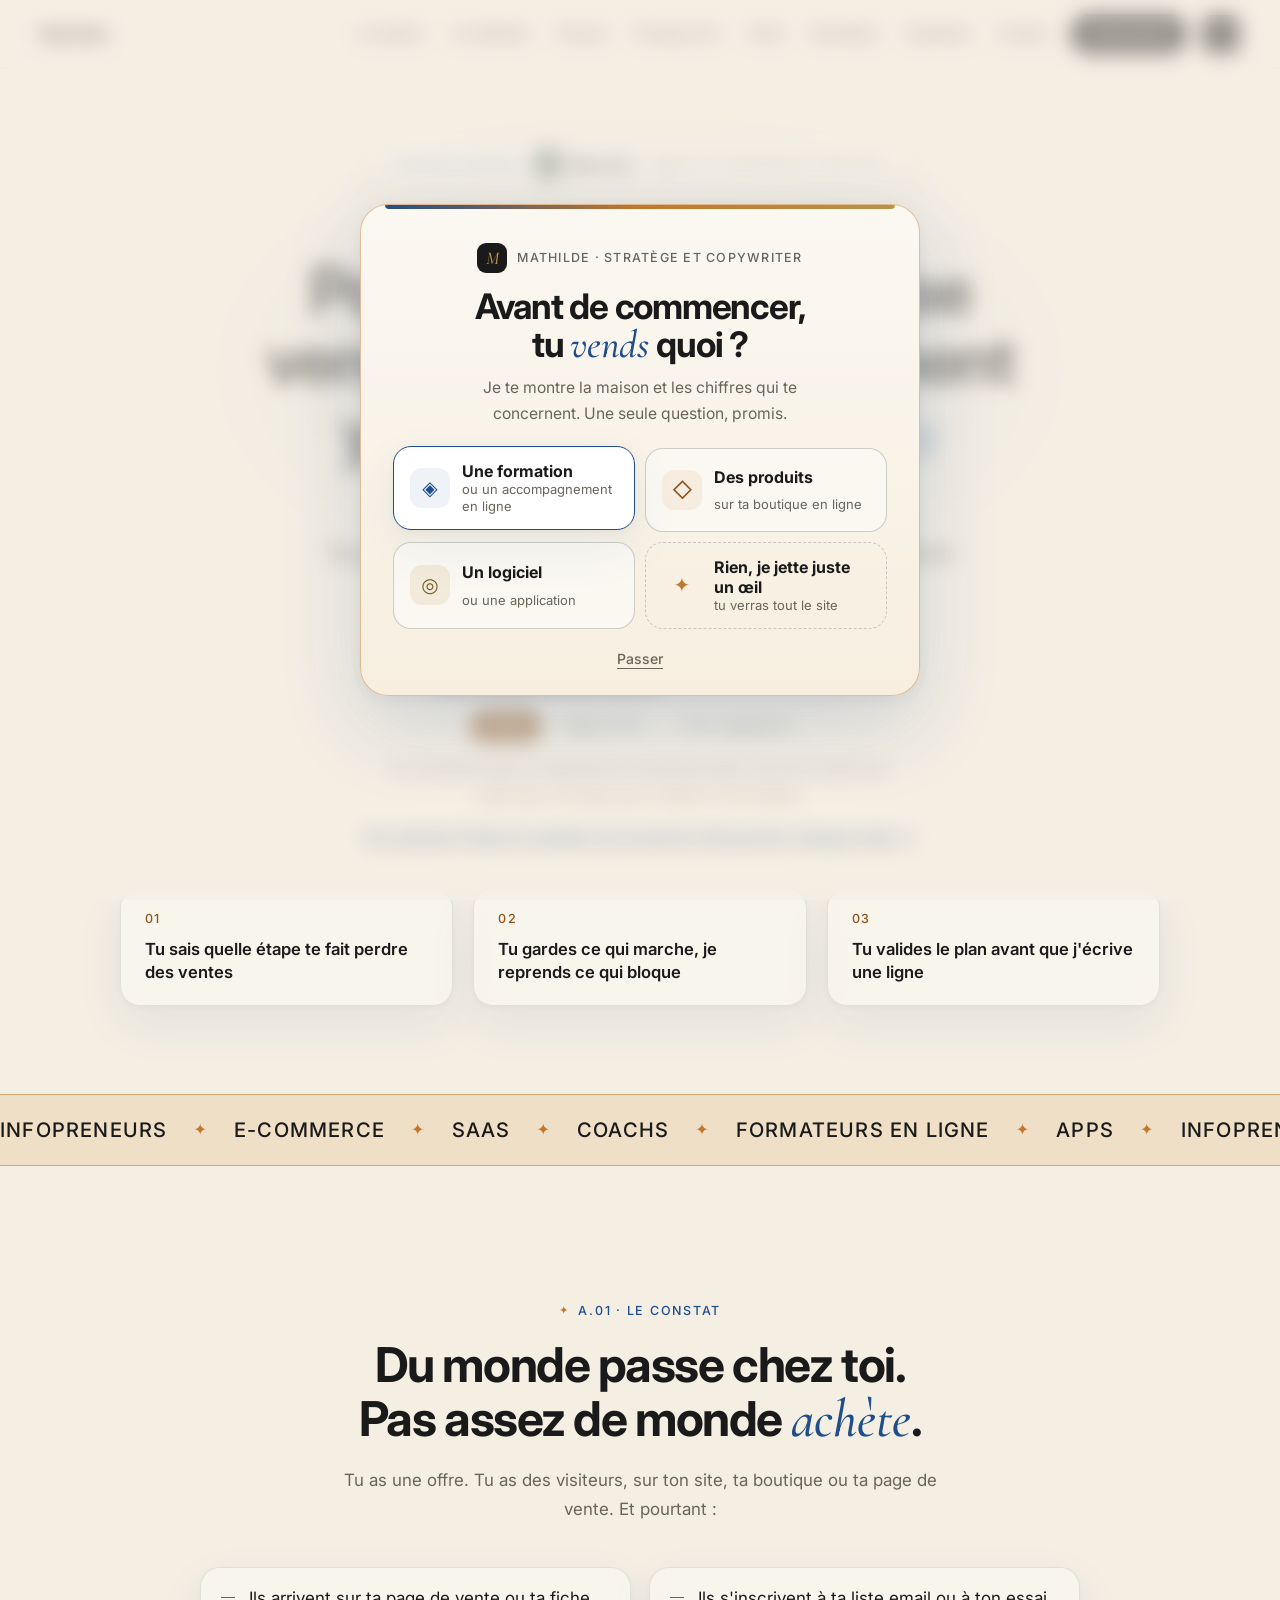
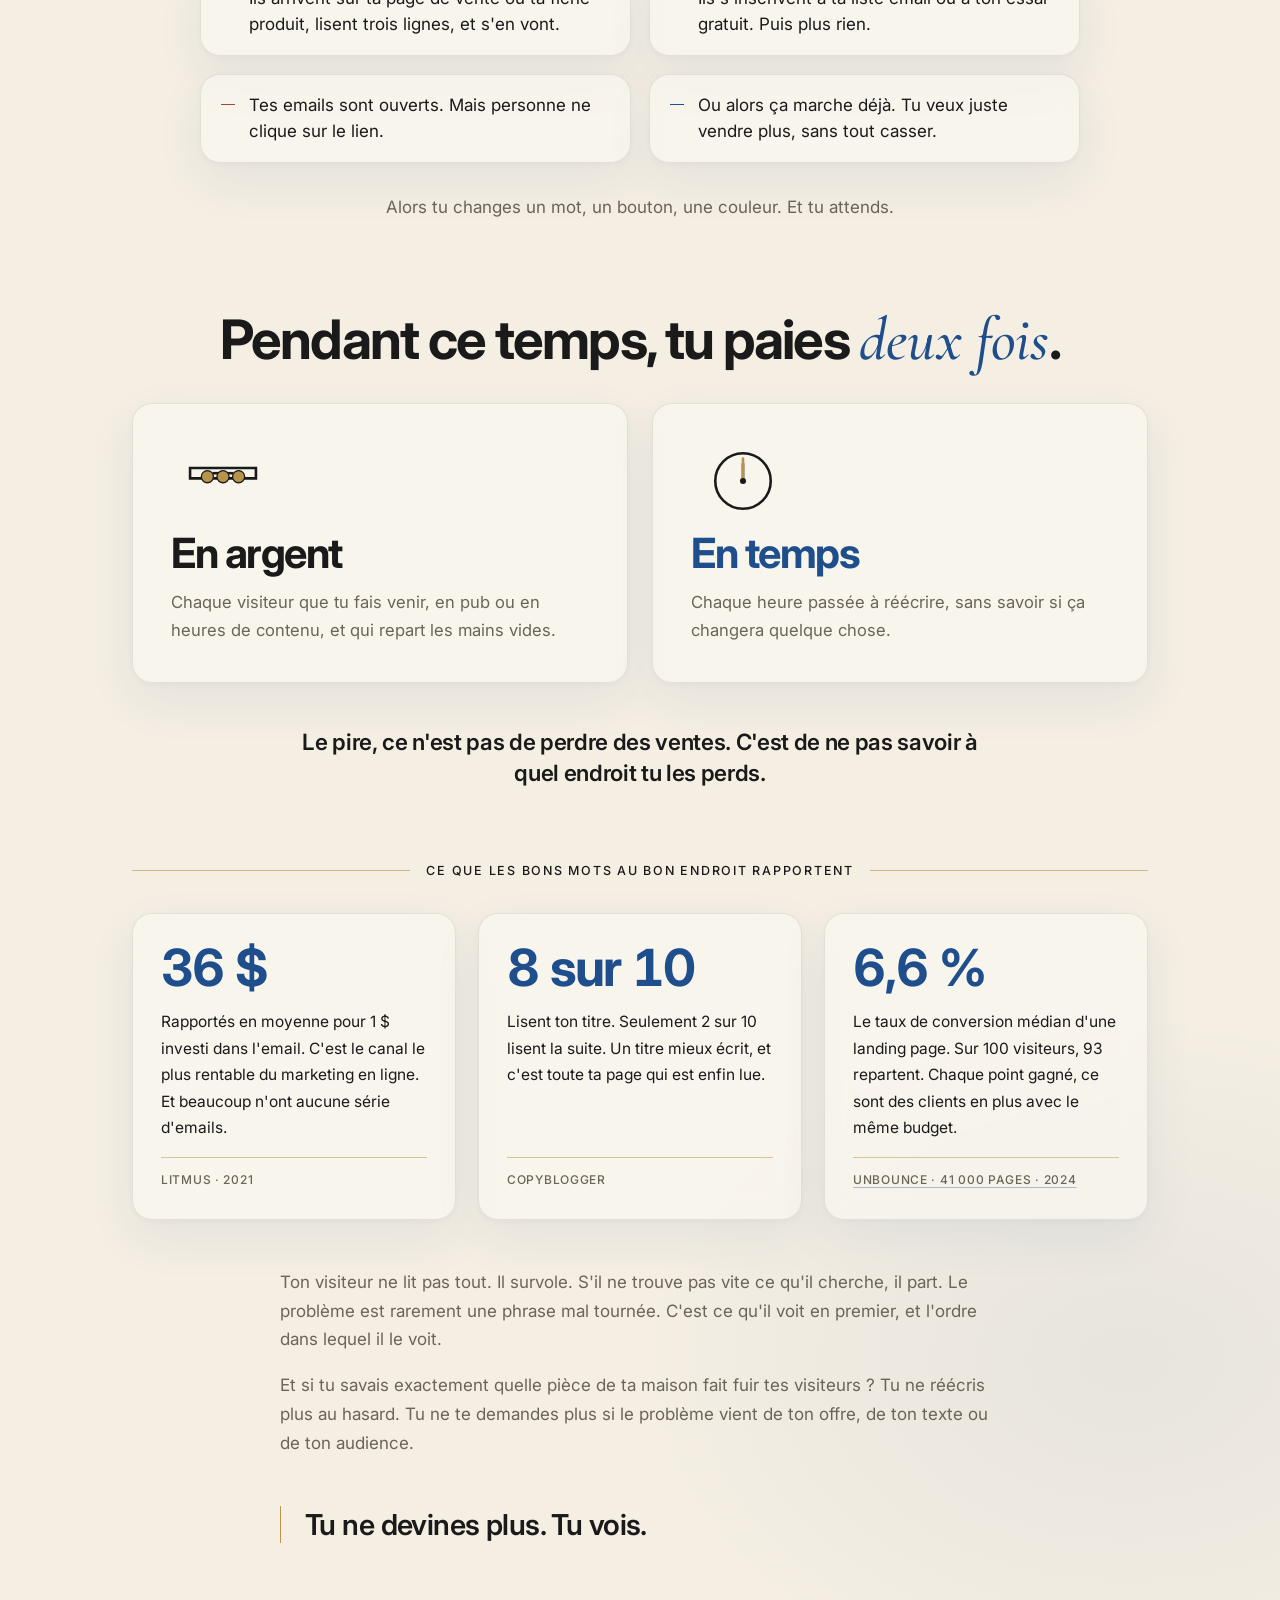
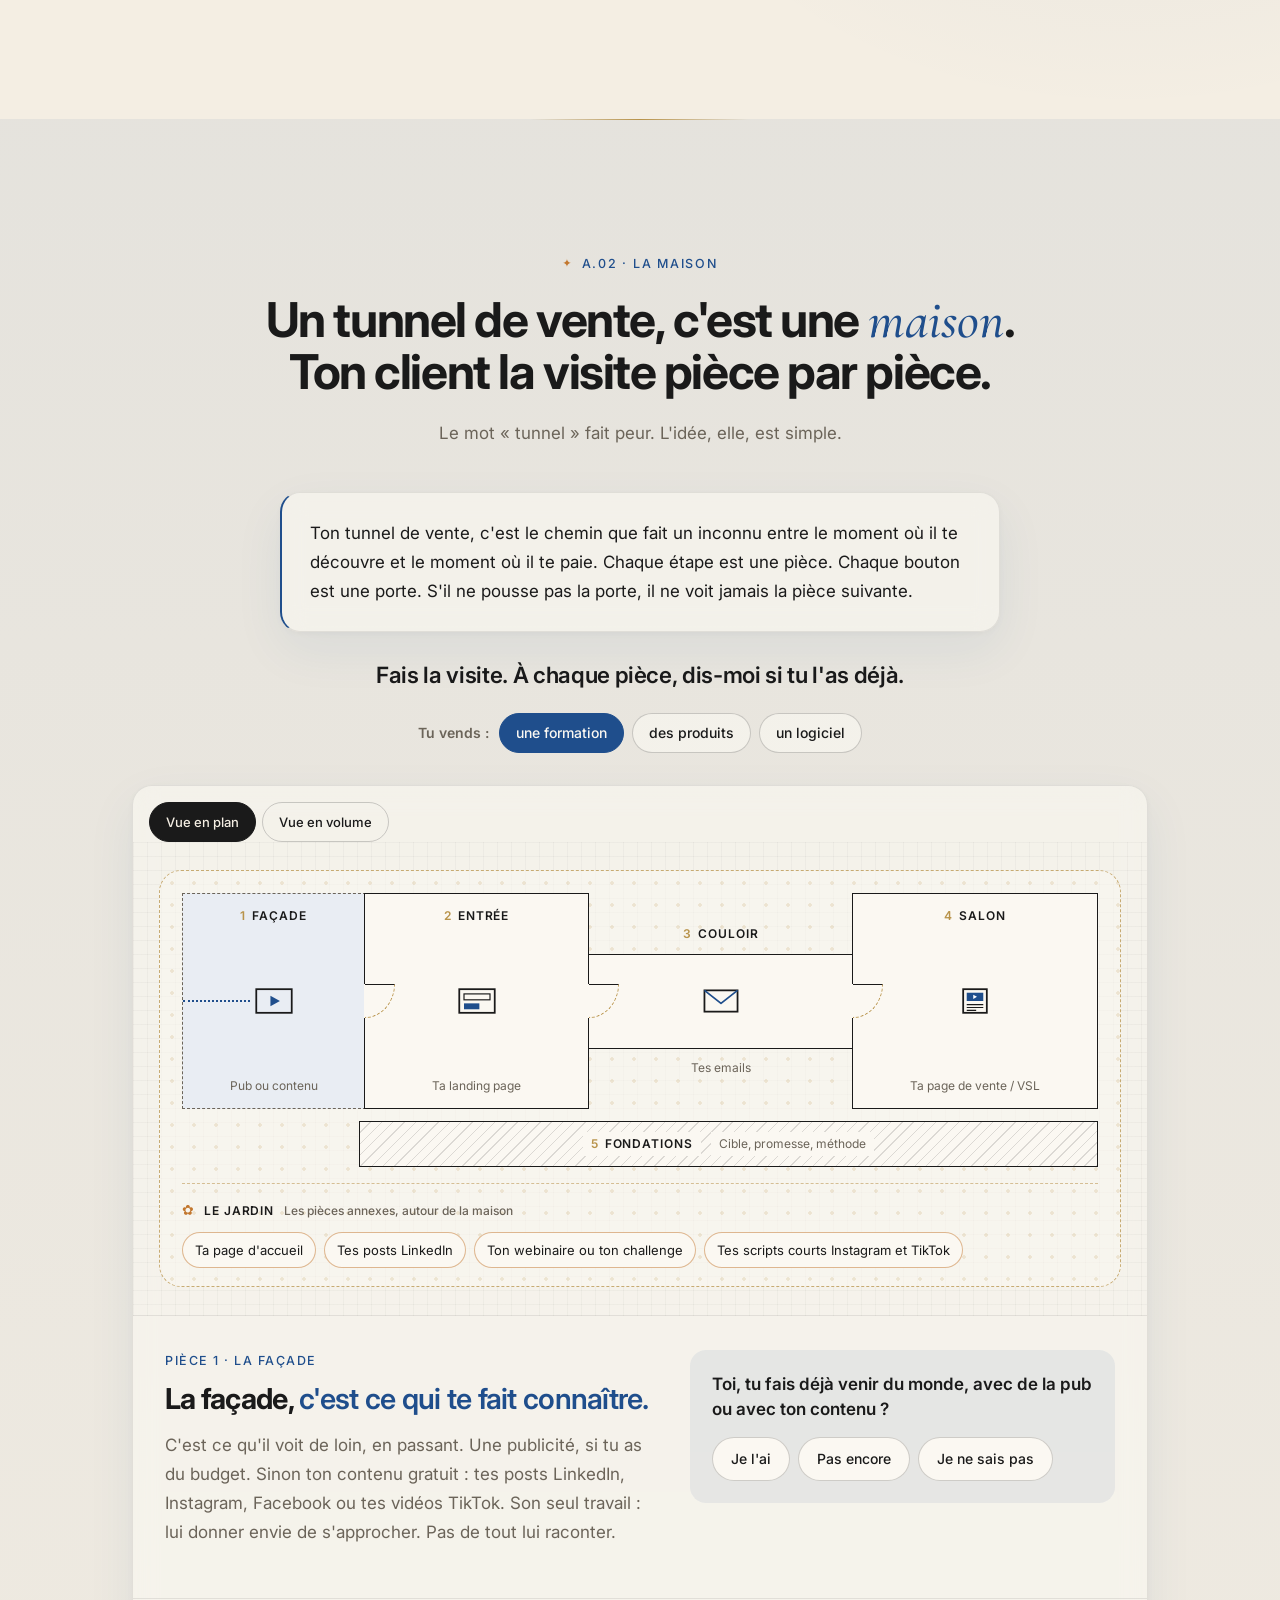
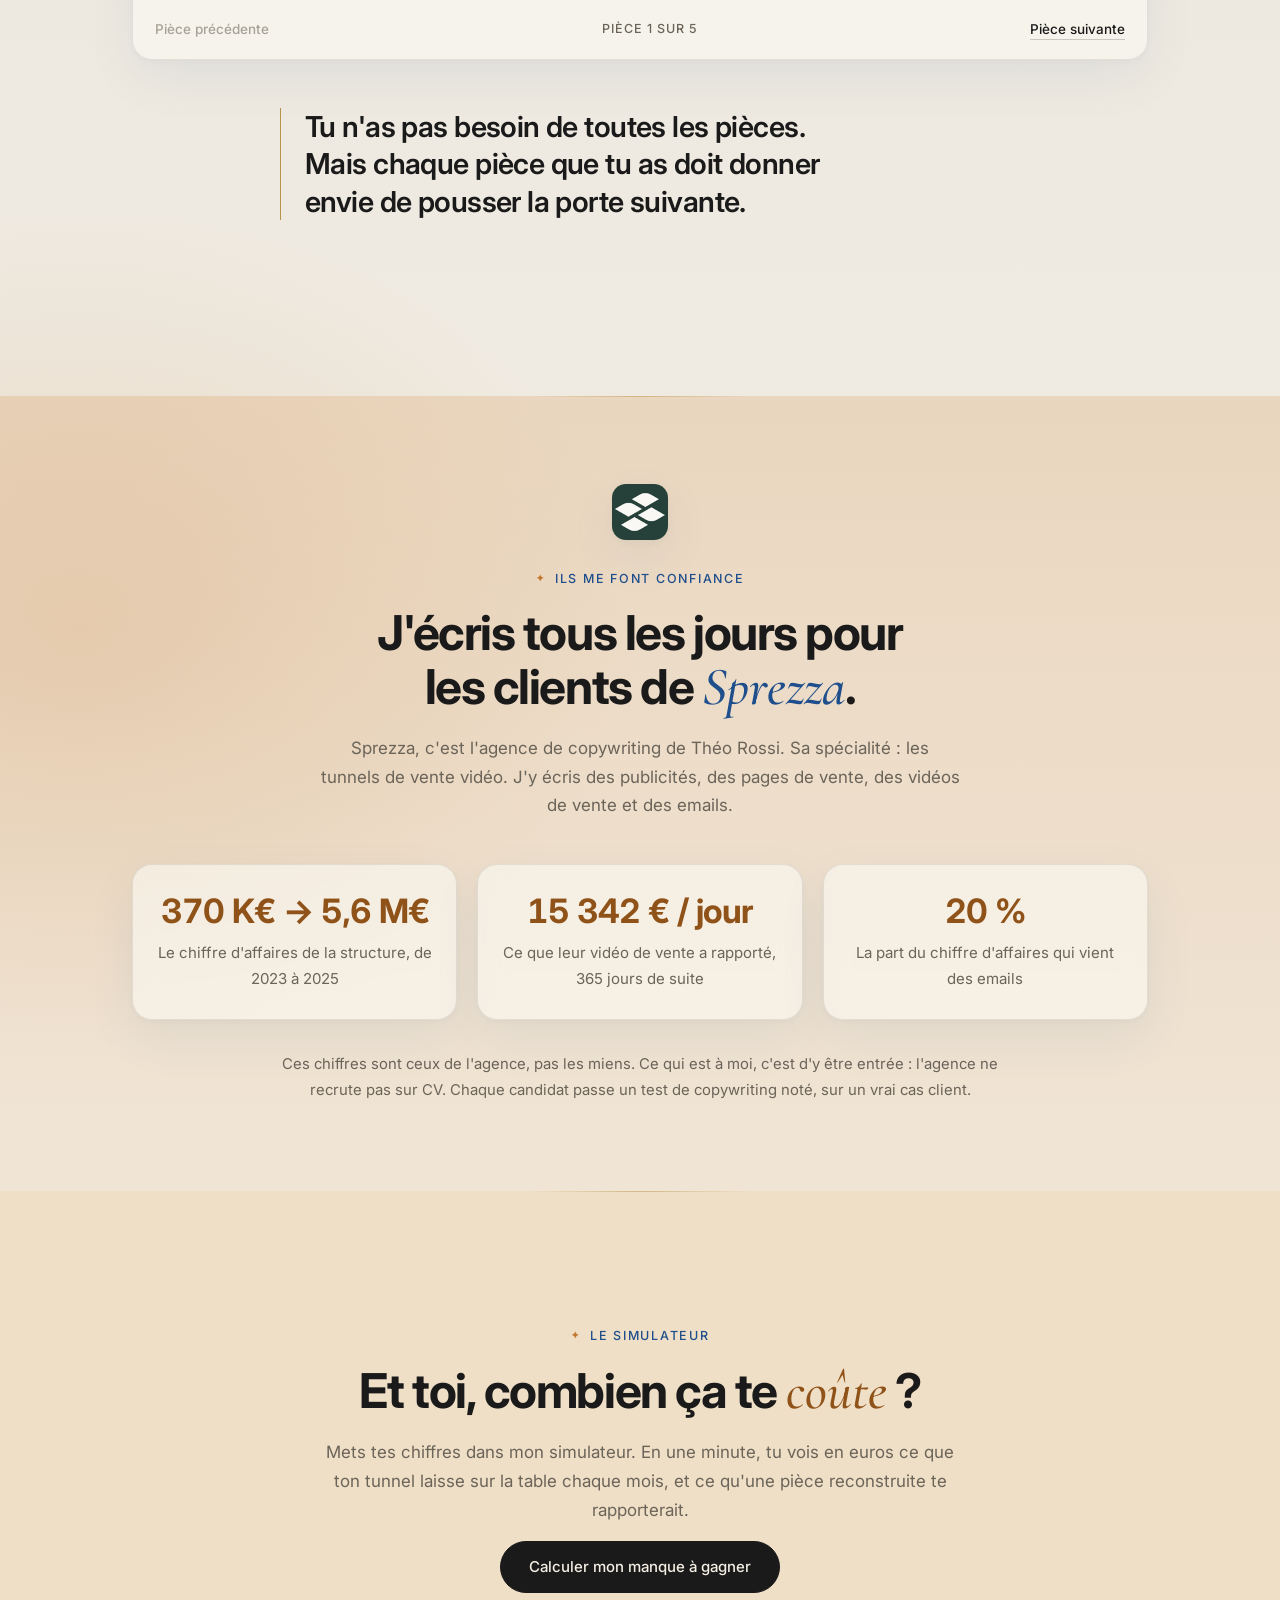
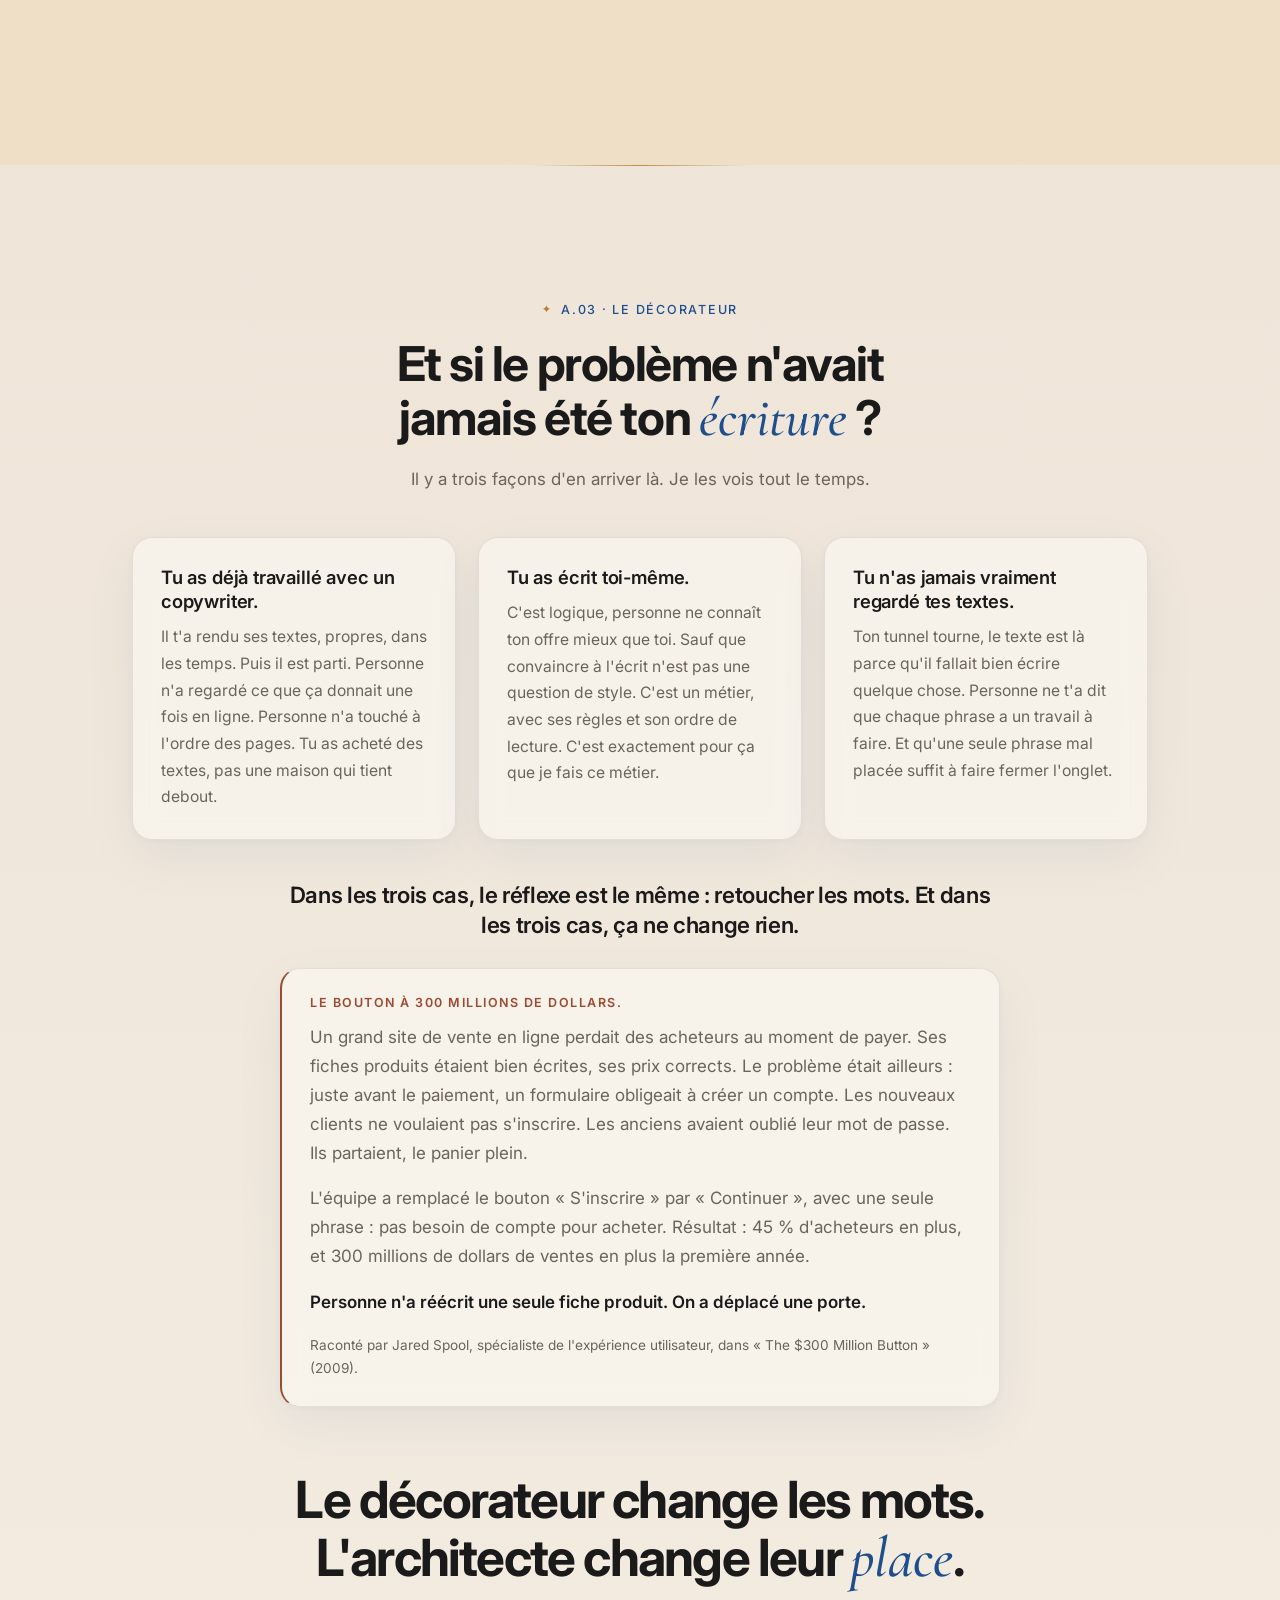
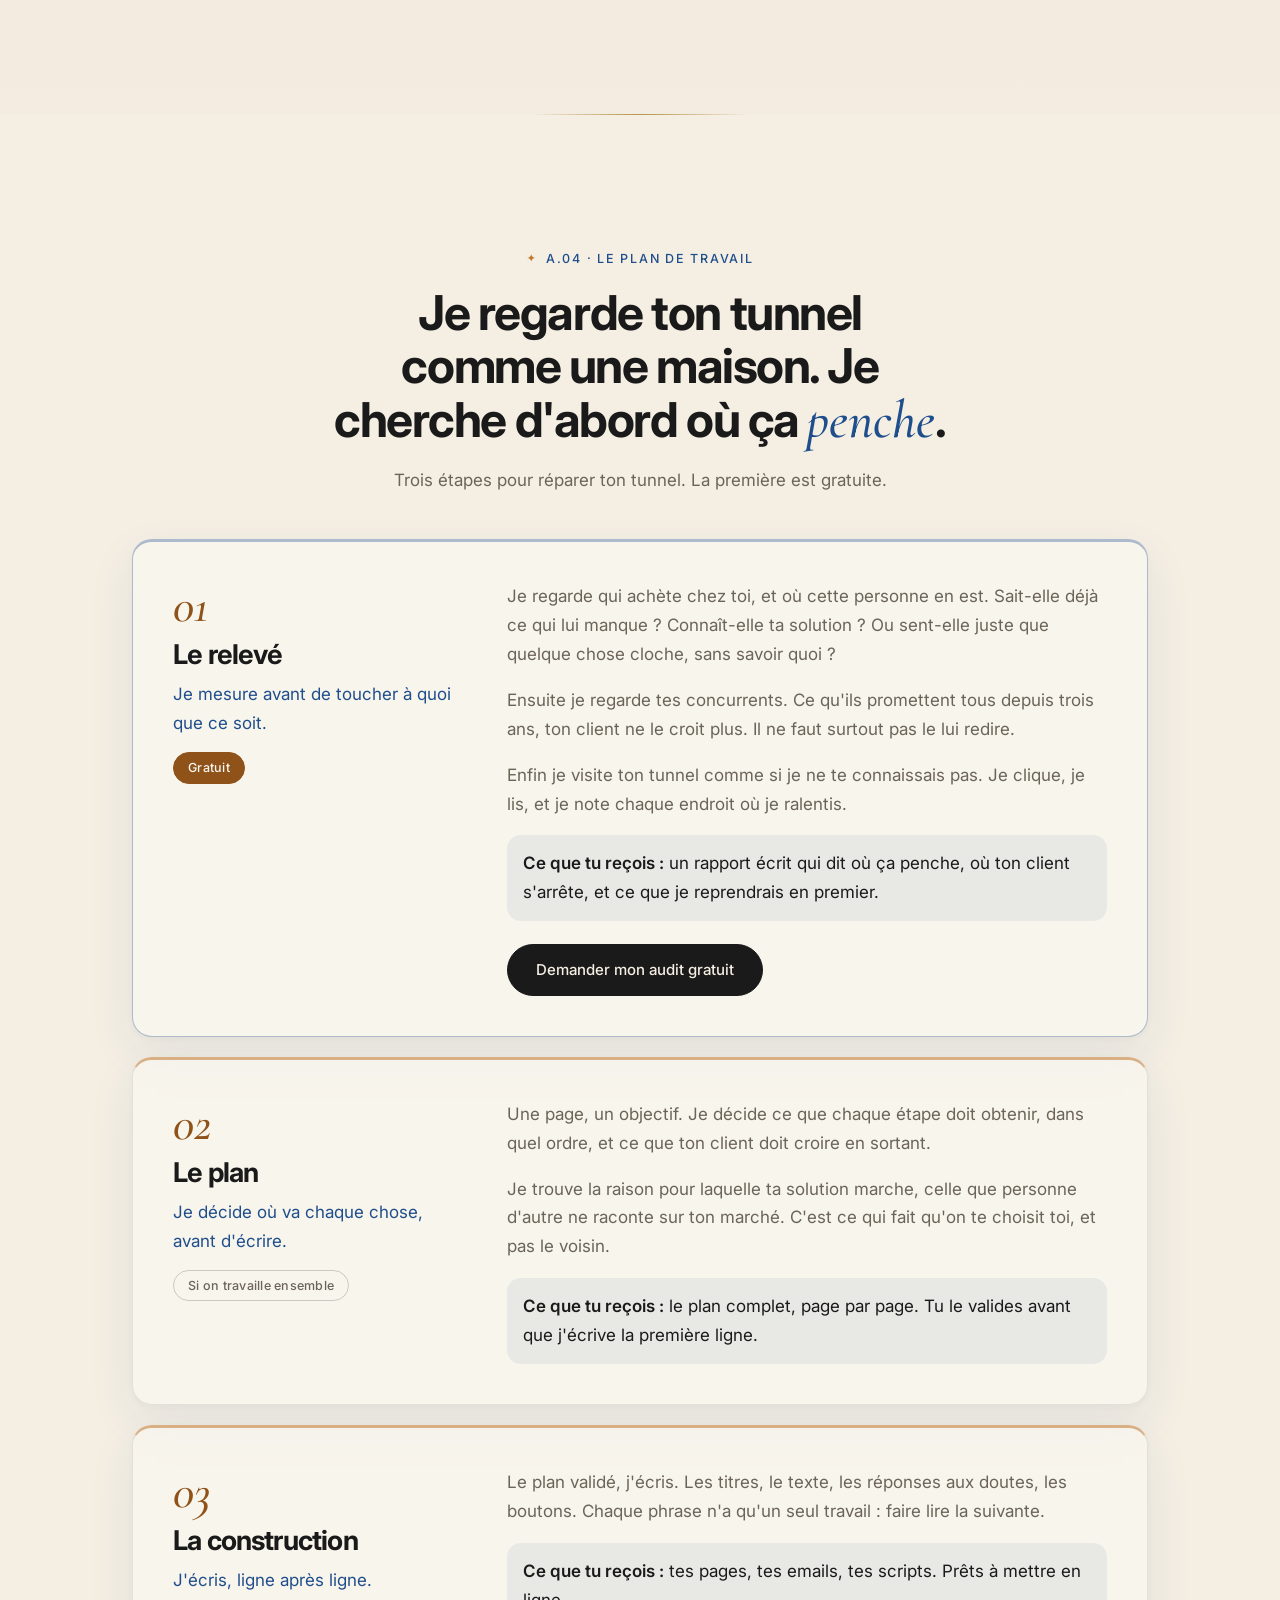
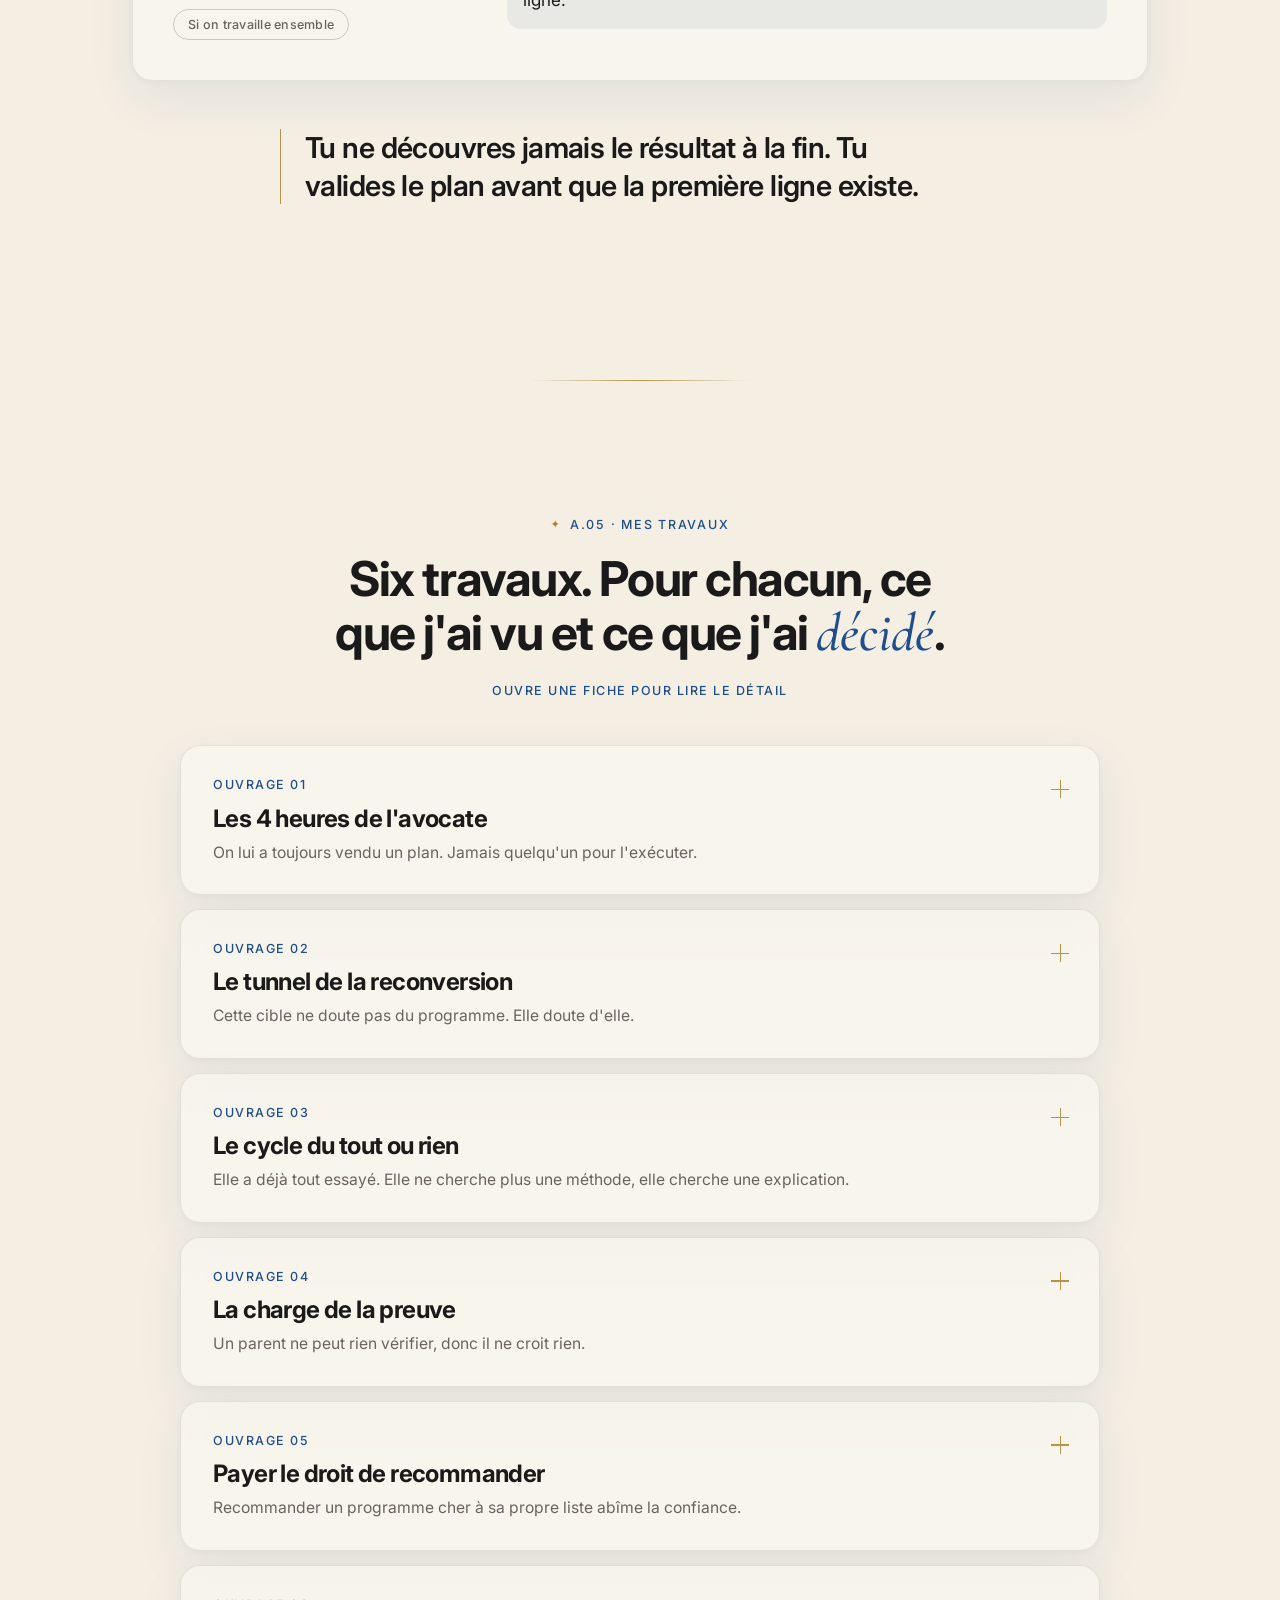
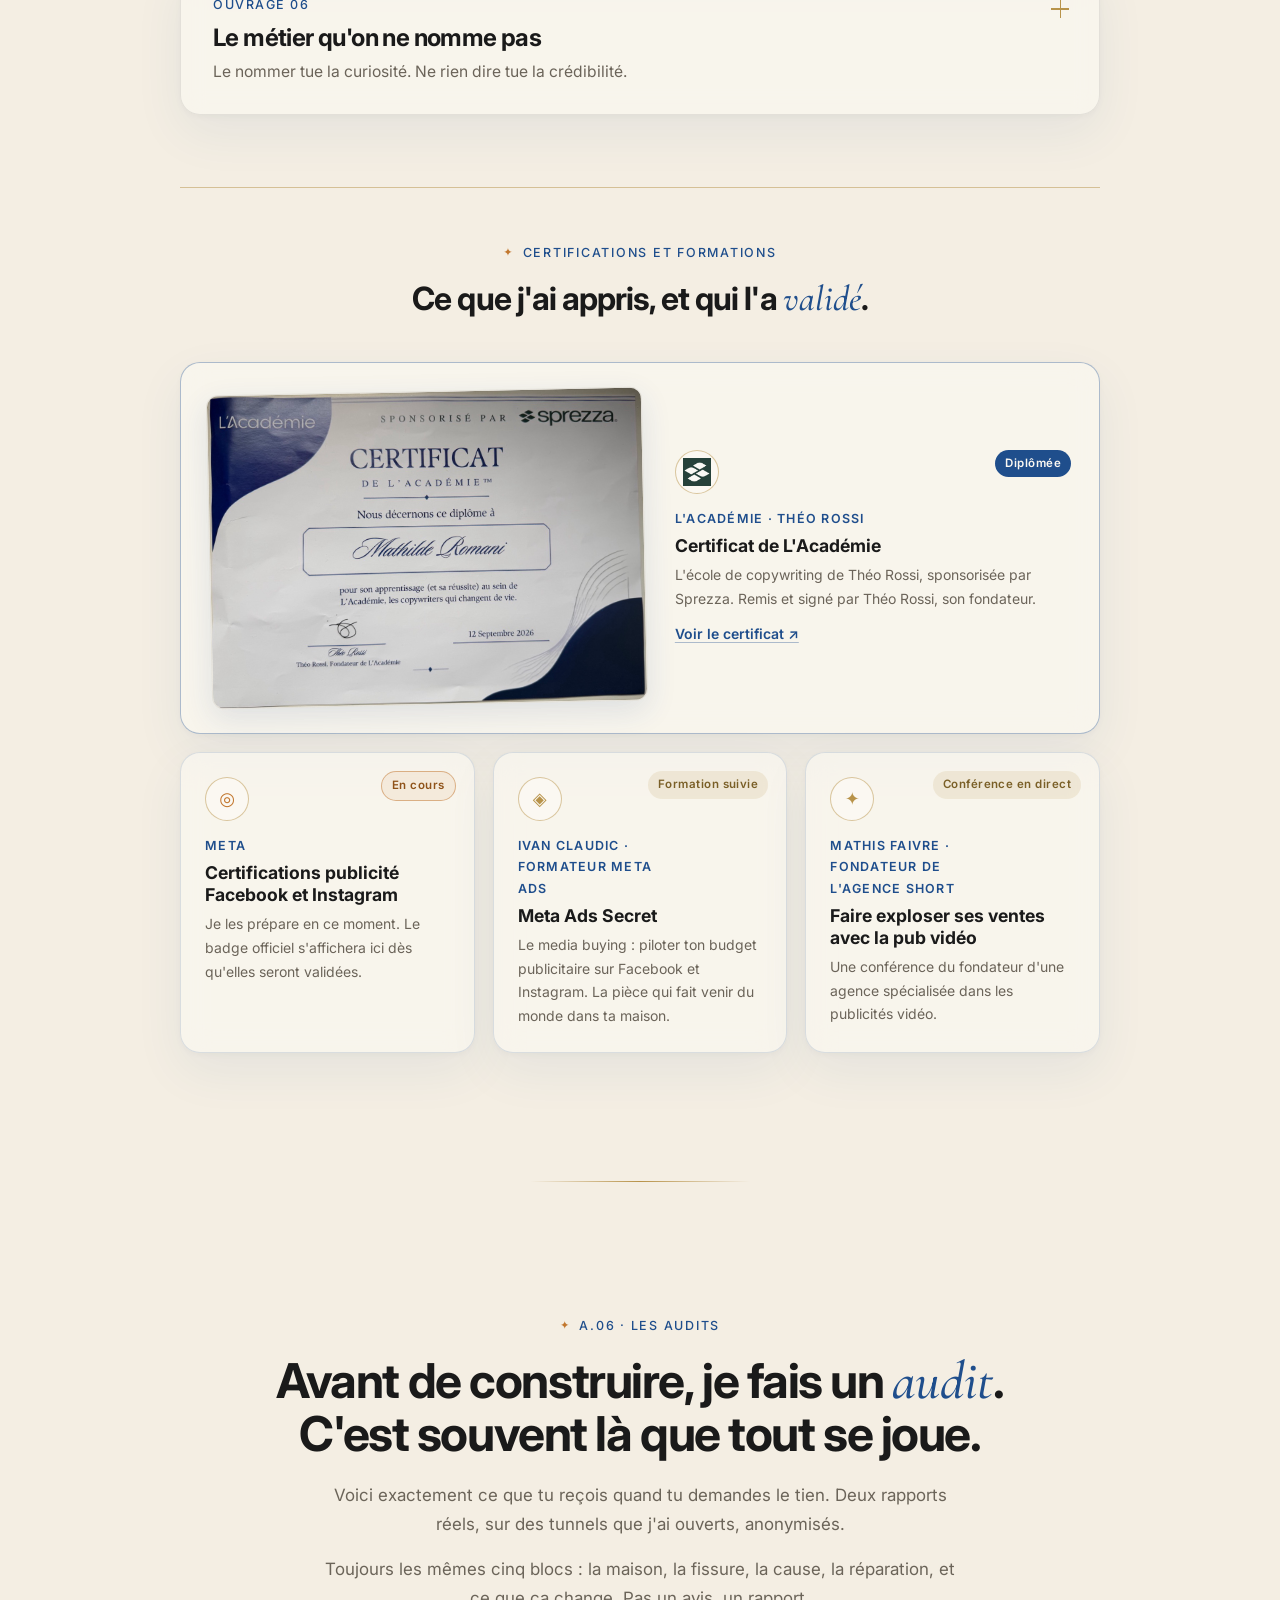
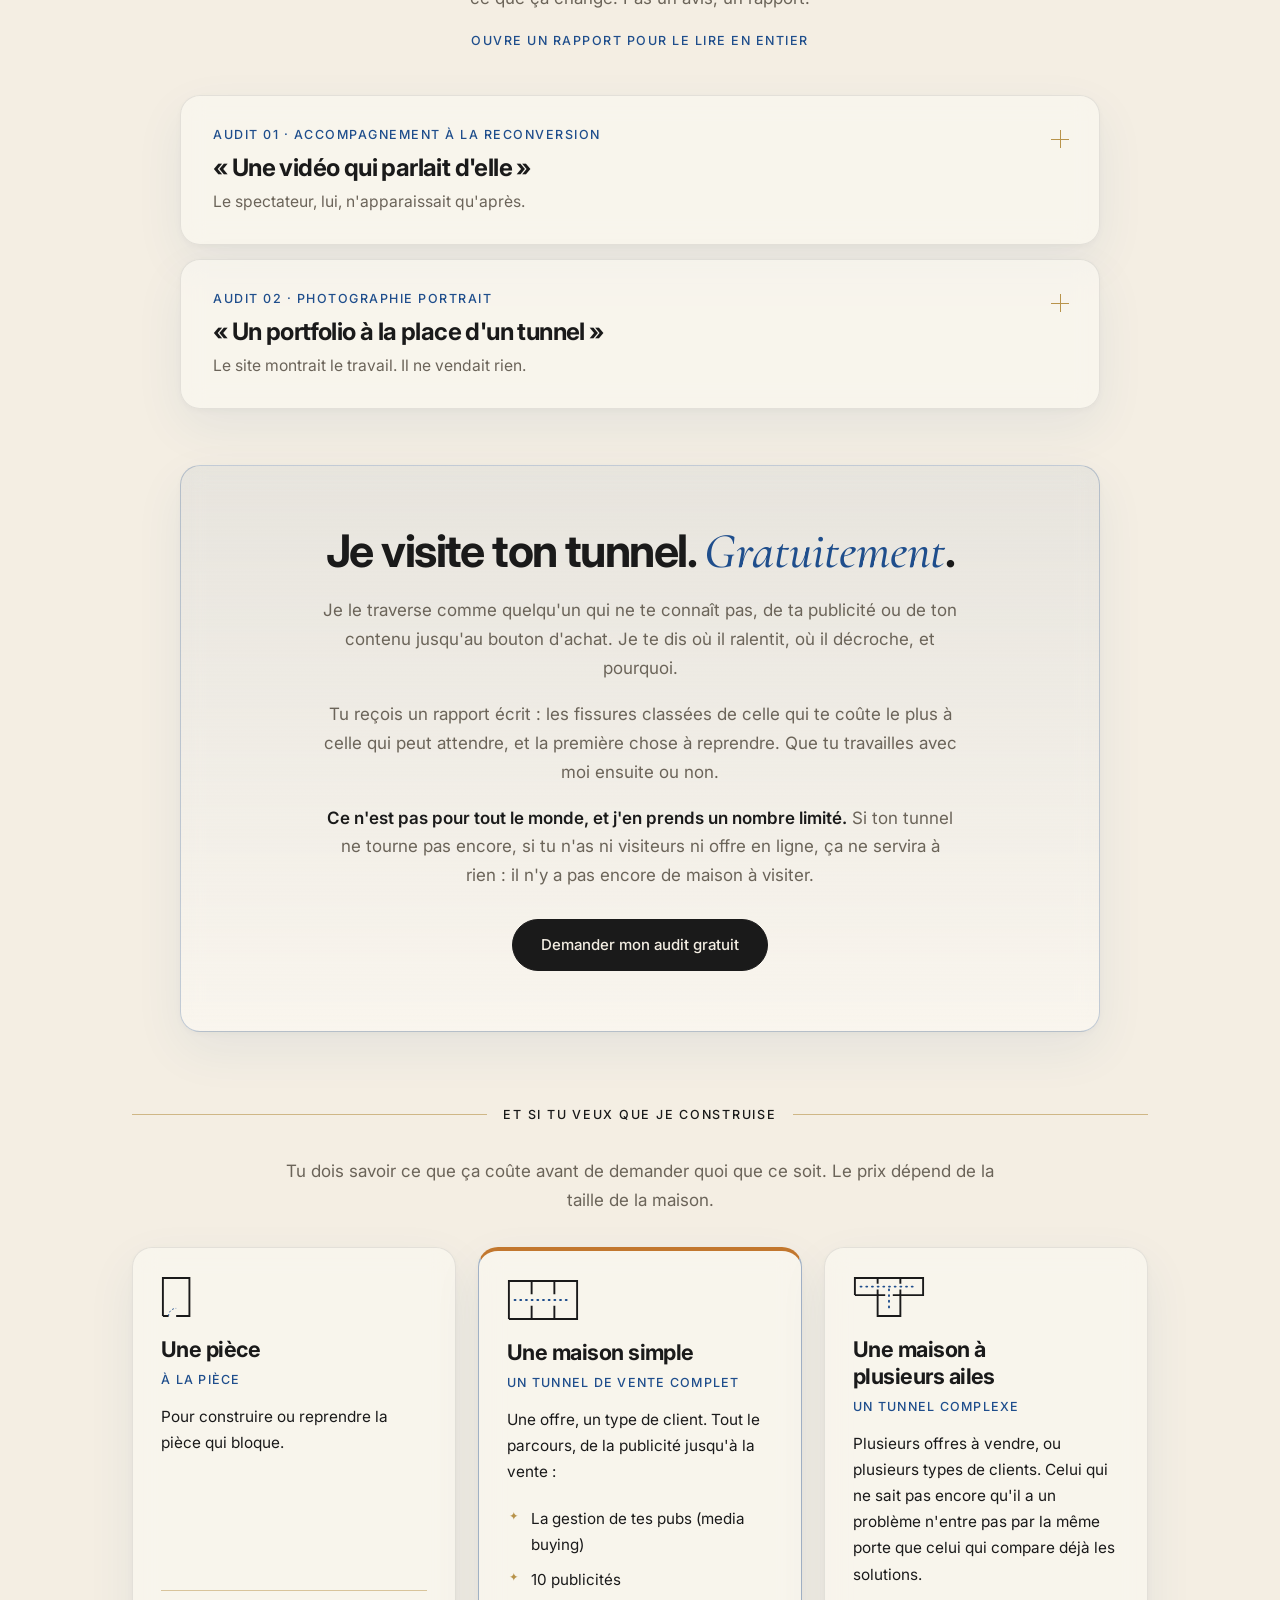
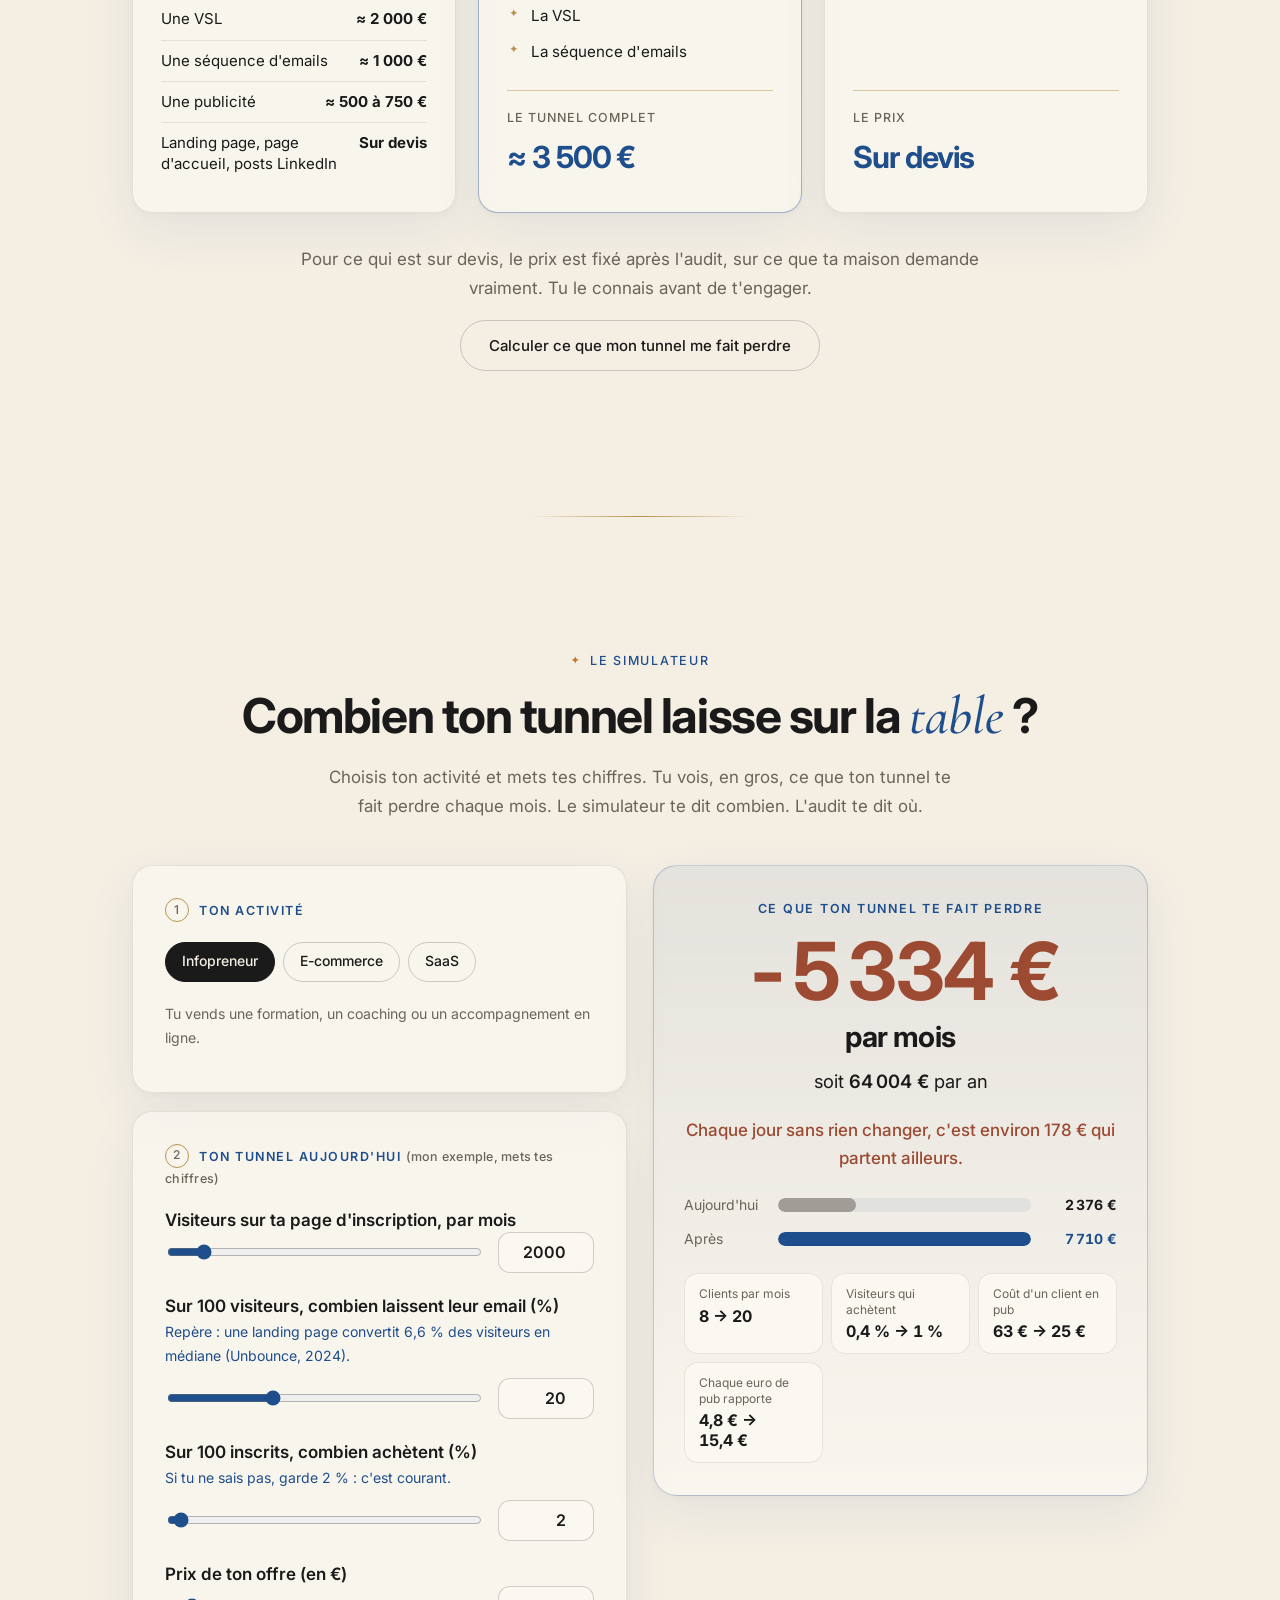
==== commit 84abe0f8: "Certifications : trois colonnes sur grand écran Co-Authored-By: Claude Opus 5.5 <noreply@anthropic.c" ====
--- a/index.html
+++ b/index.html
@@ -14,7 +14,7 @@
 <link rel="preconnect" href="https://fonts.googleapis.com">
 <link rel="preconnect" href="https://fonts.gstatic.com" crossorigin>
 <link href="https://fonts.googleapis.com/css2?family=Inter:wght@400;500;600;700&family=Cormorant+Garamond:ital,wght@1,500&display=swap" rel="stylesheet">
-<link rel="stylesheet" href="css/style.css?v=54">
+<link rel="stylesheet" href="css/style.css?v=55">
 </head>
 <body>
 <div class="accueil" id="accueil" role="dialog" aria-modal="true" aria-labelledby="accueil-titre" hidden>
@@ -1185,10 +1185,10 @@
   <span>Plan A · Feuille 1/1</span>
 </footer>
 
-<script src="js/maison.js?v=54"></script>
-<script src="js/site.js?v=54"></script>
-<script src="js/visite.js?v=54"></script>
-<script src="js/simulateur.js?v=54"></script>
-<script src="js/profil.js?v=54"></script>
+<script src="js/maison.js?v=55"></script>
+<script src="js/site.js?v=55"></script>
+<script src="js/visite.js?v=55"></script>
+<script src="js/simulateur.js?v=55"></script>
+<script src="js/profil.js?v=55"></script>
 </body>
 </html>
--- a/css/style.css
+++ b/css/style.css
@@ -998,3 +998,4 @@
   .certif-diplome { grid-template-columns: minmax(0, 1.1fr) minmax(0, 1fr); align-items: center; gap: 30px; padding: 28px; }
 }
 .certif-diplome .certif-emetteur { padding-right: 0; }
+@media (min-width: 980px) { .certifs-liste { grid-template-columns: repeat(3, 1fr); } }
